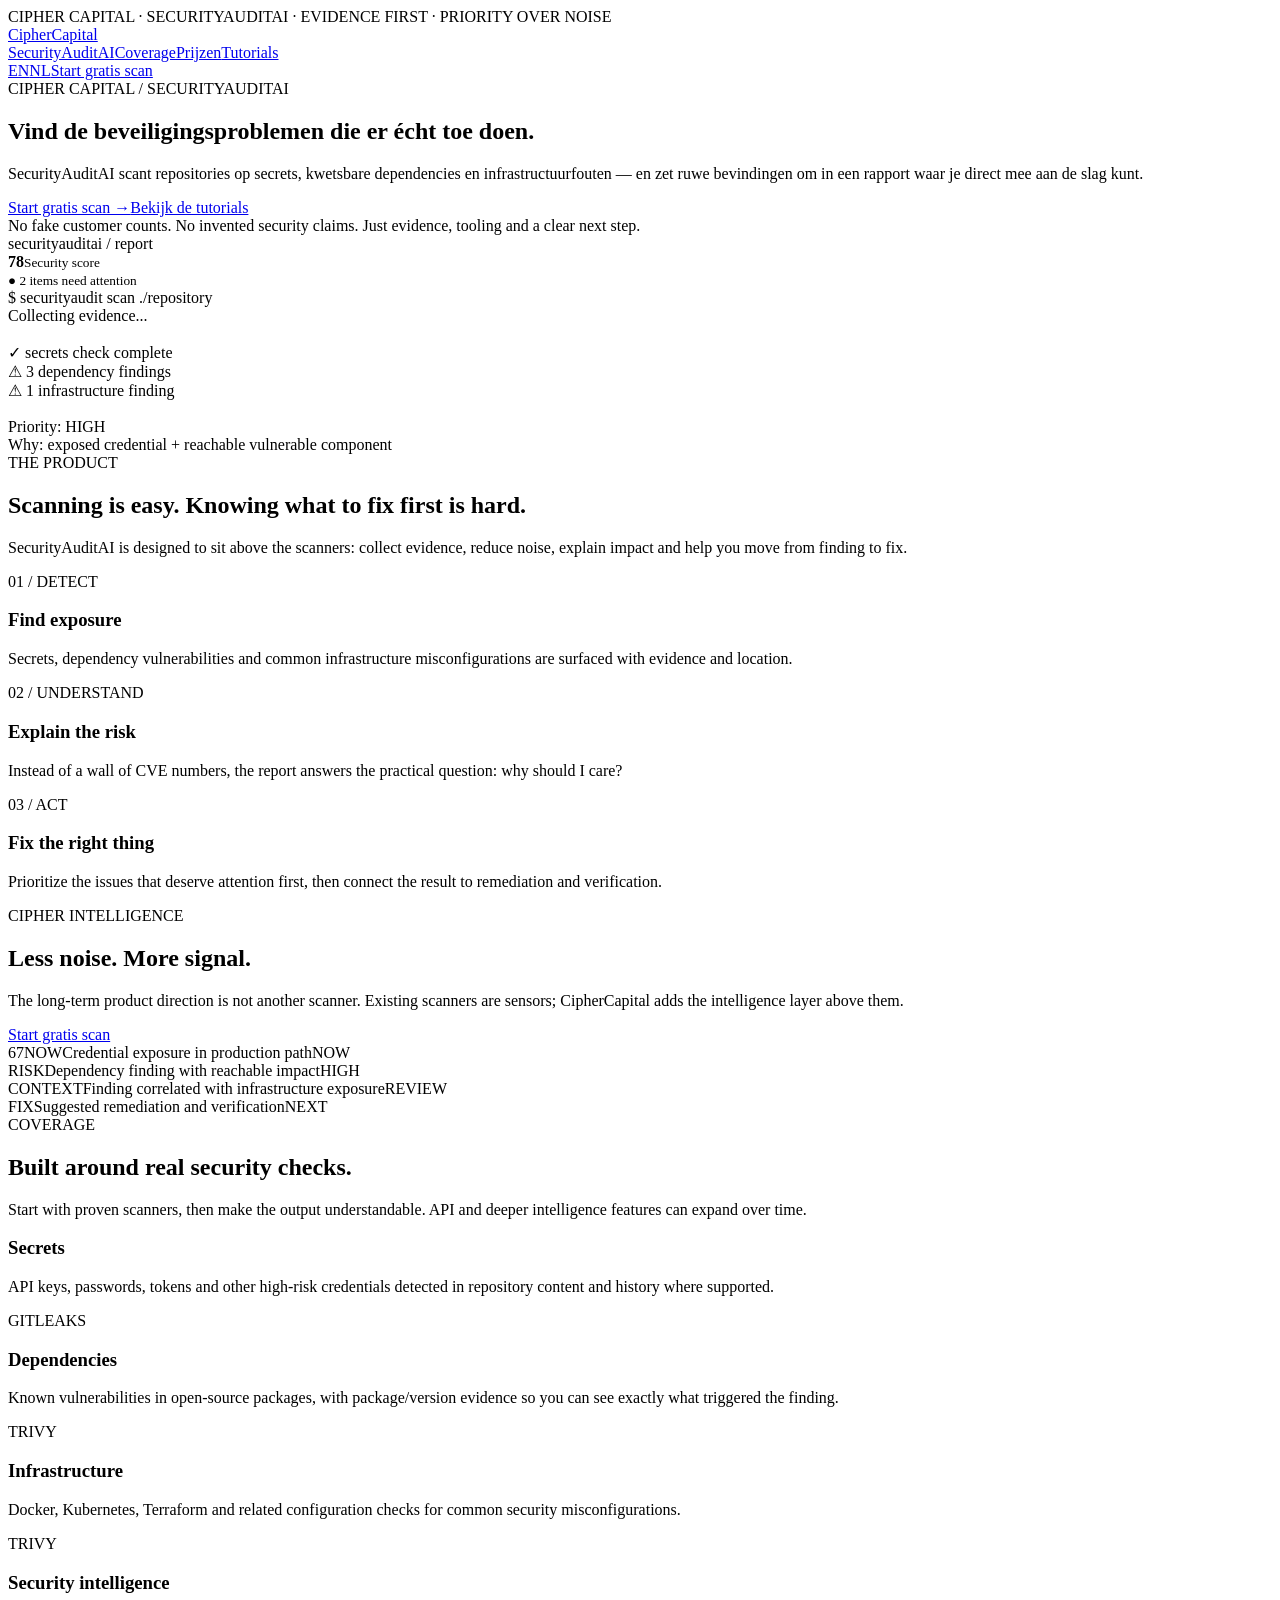
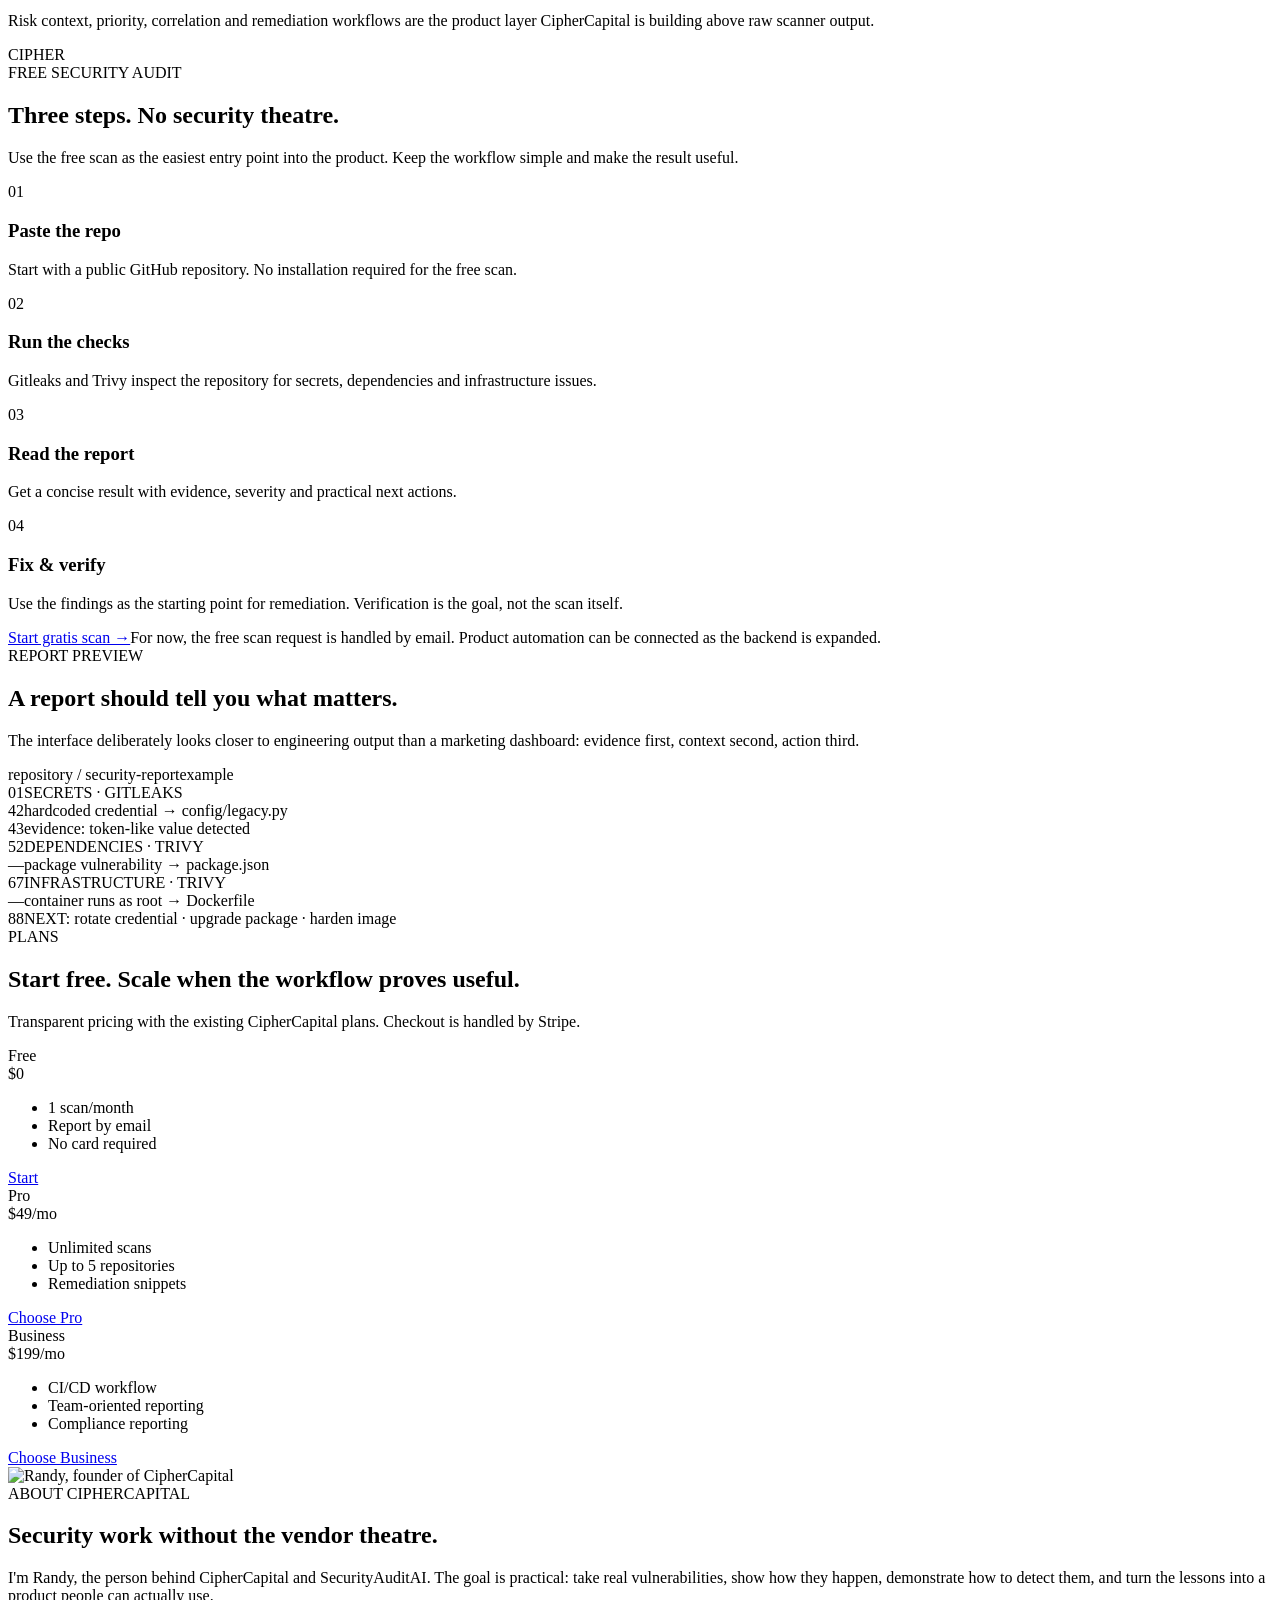
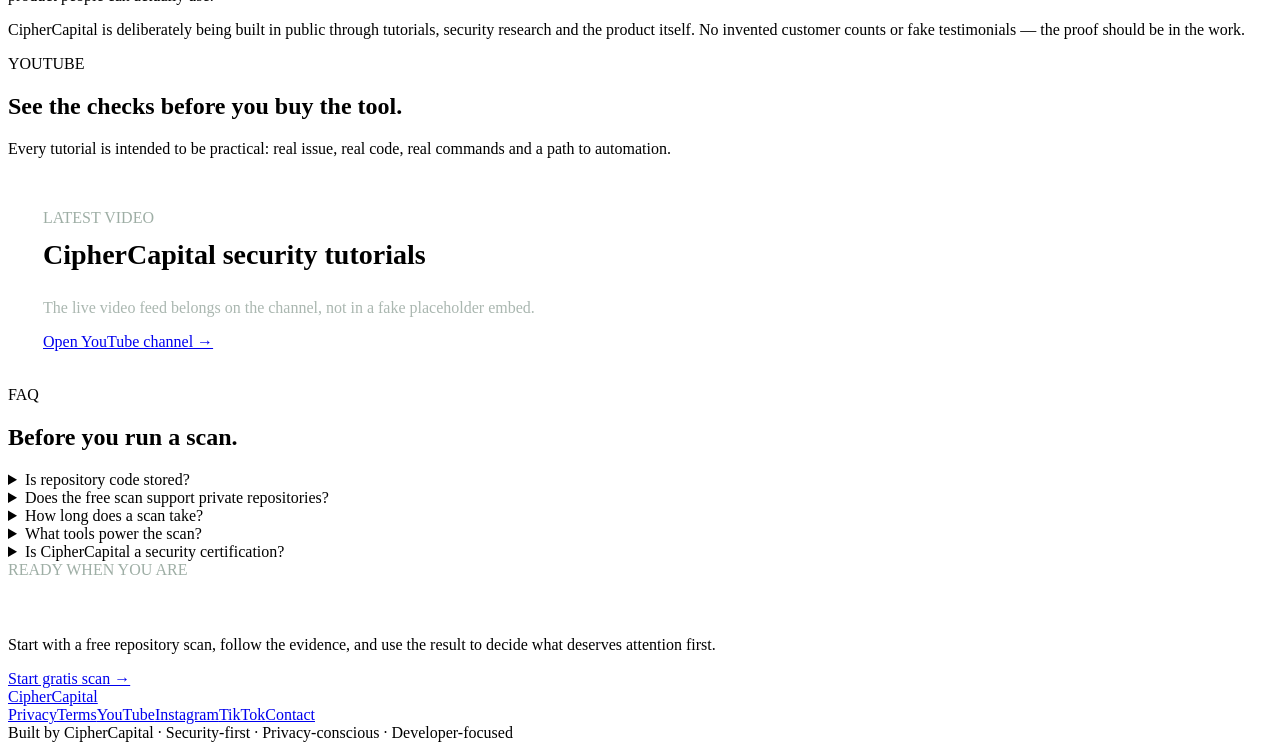
==== nl/index.html @ 79f56e5c "Add files via upload" ====
<!doctype html>
<html lang="nl">
<head>
<meta charset="utf-8"><meta name="viewport" content="width=device-width,initial-scale=1">
<title>CipherCapital — Security intelligence die vindt wat telt</title><meta name="description" content="SecurityAuditAI vindt gelekte secrets, kwetsbare dependencies en infrastructuurproblemen — en helpt je bepalen wat als eerste telt.">
<meta name="theme-color" content="#101613"><link rel="icon" href="../assets/favicon.svg" type="image/svg+xml">
<link rel="stylesheet" href="../assets/styles.css">
<link rel="alternate" hreflang="en" href="https://randysimpey.github.io/ciphercapital-hub/">
<link rel="alternate" hreflang="nl" href="https://randysimpey.github.io/ciphercapital-hub/nl/">
</head>
<body>
<div class="topbar">CIPHER CAPITAL · SECURITYAUDITAI · EVIDENCE FIRST · PRIORITY OVER NOISE</div>
<header class="site"><div class="wrap nav">
<a class="brand" href="../"><img src="../assets/logo.svg" alt="">CipherCapital</a>
<nav class="navlinks"><a href="#product">SecurityAuditAI</a><a href="#coverage">Coverage</a><a href="#pricing">Prijzen</a><a href="#tutorial">Tutorials</a></nav>
<div class="actions"><a class="lang " href="../">EN</a><a class="lang active" href="./">NL</a><a class="btn btn-dark" href="#scan">Start gratis scan</a></div>
</div></header>

<main>
<section class="hero"><div class="wrap hero-grid">
<div><div class="eyebrow">CIPHER CAPITAL / SECURITYAUDITAI</div><h1>Vind de beveiligingsproblemen die er écht toe doen.</h1><p class="lead">SecurityAuditAI scant repositories op secrets, kwetsbare dependencies en infrastructuurfouten — en zet ruwe bevindingen om in een rapport waar je direct mee aan de slag kunt.</p>
<div class="ctas"><a class="btn btn-amber" href="#scan">Start gratis scan →</a><a class="btn btn-light" href="#tutorial">Bekijk de tutorials</a></div>
<div class="micro">No fake customer counts. No invented security claims. Just evidence, tooling and a clear next step.</div></div>
<div class="panel"><div class="panelbar"><i class="dot"></i><i class="dot"></i><i class="dot"></i><span class="paneltitle">securityauditai / report</span></div>
<div class="terminal"><div class="score"><strong>78</strong><small>Security score<br><span class="accent">● 2 items need attention</span></small></div>
<div class="dim">$ securityaudit scan ./repository</div><div class="dim">Collecting evidence...</div><br>
<div class="ok">✓ secrets check complete</div><div class="warn">⚠ 3 dependency findings</div><div class="warn">⚠ 1 infrastructure finding</div><br>
<div class="white">Priority: <span class="accent">HIGH</span></div><div class="dim">Why: exposed credential + reachable vulnerable component</div>
</div></div>
</div></section>

<section class="section" id="product"><div class="wrap">
<div class="sectionhead"><div><div class="eyebrow">THE PRODUCT</div><h2>Scanning is easy. Knowing what to fix first is hard.</h2></div>
<p>SecurityAuditAI is designed to sit above the scanners: collect evidence, reduce noise, explain impact and help you move from finding to fix.</p></div>
<div class="grid3">
<div class="card"><span class="num">01 / DETECT</span><h3>Find exposure</h3><p>Secrets, dependency vulnerabilities and common infrastructure misconfigurations are surfaced with evidence and location.</p></div>
<div class="card"><span class="num">02 / UNDERSTAND</span><h3>Explain the risk</h3><p>Instead of a wall of CVE numbers, the report answers the practical question: why should I care?</p></div>
<div class="card"><span class="num">03 / ACT</span><h3>Fix the right thing</h3><p>Prioritize the issues that deserve attention first, then connect the result to remediation and verification.</p></div>
</div></div></section>

<section class="section darksection"><div class="wrap intelligence">
<div><div class="eyebrow">CIPHER INTELLIGENCE</div><h2>Less noise. More signal.</h2><p class="muted">The long-term product direction is not another scanner. Existing scanners are sensors; CipherCapital adds the intelligence layer above them.</p>
<div class="ctas"><a class="btn btn-amber" href="#scan">Start gratis scan</a></div></div>
<div class="callout"><div class="riskrow"><span class="pill hot">67NOW</span><span>Credential exposure in production path</span><span class="accent">NOW</span></div>
<div class="riskrow"><span class="pill">RISK</span><span>Dependency finding with reachable impact</span><span>HIGH</span></div>
<div class="riskrow"><span class="pill">CONTEXT</span><span>Finding correlated with infrastructure exposure</span><span>REVIEW</span></div>
<div class="riskrow"><span class="pill">FIX</span><span>Suggested remediation and verification</span><span>NEXT</span></div></div>
</div></section>

<section class="section" id="coverage"><div class="wrap">
<div class="sectionhead"><div><div class="eyebrow">COVERAGE</div><h2>Built around real security checks.</h2></div><p>Start with proven scanners, then make the output understandable. API and deeper intelligence features can expand over time.</p></div>
<div class="coverage">
<div class="coverage-row"><h3>Secrets</h3><p>API keys, passwords, tokens and other high-risk credentials detected in repository content and history where supported.</p><span class="status">GITLEAKS</span></div>
<div class="coverage-row"><h3>Dependencies</h3><p>Known vulnerabilities in open-source packages, with package/version evidence so you can see exactly what triggered the finding.</p><span class="status">TRIVY</span></div>
<div class="coverage-row"><h3>Infrastructure</h3><p>Docker, Kubernetes, Terraform and related configuration checks for common security misconfigurations.</p><span class="status">TRIVY</span></div>
<div class="coverage-row"><h3>Security intelligence</h3><p>Risk context, priority, correlation and remediation workflows are the product layer CipherCapital is building above raw scanner output.</p><span class="status">CIPHER</span></div>
</div></div></section>

<section class="section" id="scan"><div class="wrap">
<div class="sectionhead"><div><div class="eyebrow">FREE SECURITY AUDIT</div><h2>Three steps. No security theatre.</h2></div><p>Use the free scan as the easiest entry point into the product. Keep the workflow simple and make the result useful.</p></div>
<div class="steps">
<div class="step"><span class="stepno">01</span><h3>Paste the repo</h3><p>Start with a public GitHub repository. No installation required for the free scan.</p></div>
<div class="step"><span class="stepno">02</span><h3>Run the checks</h3><p>Gitleaks and Trivy inspect the repository for secrets, dependencies and infrastructure issues.</p></div>
<div class="step"><span class="stepno">03</span><h3>Read the report</h3><p>Get a concise result with evidence, severity and practical next actions.</p></div>
<div class="step"><span class="stepno">04</span><h3>Fix & verify</h3><p>Use the findings as the starting point for remediation. Verification is the goal, not the scan itself.</p></div>
</div>
<div class="ctas"><a class="btn btn-amber" href="mailto:secrapports@outlook.com?subject=SecurityAuditAI%20free%20scan">Start gratis scan →</a><span class="micro">For now, the free scan request is handled by email. Product automation can be connected as the backend is expanded.</span></div>
</div></section>

<section class="section"><div class="wrap report"><div><div class="eyebrow">REPORT PREVIEW</div><h2>A report should tell you what matters.</h2><p class="lead" style="font-size:16px">The interface deliberately looks closer to engineering output than a marketing dashboard: evidence first, context second, action third.</p></div>
<div class="code"><div class="codehead"><span>repository / security-report</span><span>example</span></div>
<div class="coderow"><span class="ln">01</span><span>SECRETS · GITLEAKS</span></div><div class="coderow finding"><span class="ln">42</span><span>hardcoded credential → config/legacy.py</span></div>
<div class="coderow"><span class="ln">43</span><span class="dim">evidence: token-like value detected</span></div>
<div class="coderow"><span class="ln">52</span><span>DEPENDENCIES · TRIVY</span></div><div class="coderow finding"><span class="ln">—</span><span>package vulnerability → package.json</span></div>
<div class="coderow"><span class="ln">67</span><span>INFRASTRUCTURE · TRIVY</span></div><div class="coderow finding"><span class="ln">—</span><span>container runs as root → Dockerfile</span></div>
<div class="coderow"><span class="ln">88</span><span class="white">NEXT: rotate credential · upgrade package · harden image</span></div></div>
</div></section>

<section class="section" id="pricing"><div class="wrap"><div class="sectionhead"><div><div class="eyebrow">PLANS</div><h2>Start free. Scale when the workflow proves useful.</h2></div><p>Transparent pricing with the existing CipherCapital plans. Checkout is handled by Stripe.</p></div>
<div class="pricing">
<div class="price"><div class="name">Free</div><div class="amount">$0</div><ul><li>1 scan/month</li><li>Report by email</li><li>No card required</li></ul><a class="btn btn-light" href="#scan">Start</a></div>
<div class="price featured"><div class="name">Pro</div><div class="amount">$49/mo</div><ul><li>Unlimited scans</li><li>Up to 5 repositories</li><li>Remediation snippets</li></ul><a class="btn btn-dark" href="https://buy.stripe.com/5kQ28q4cz7HMgnMaoF1sQ00">Choose Pro</a></div>
<div class="price"><div class="name">Business</div><div class="amount">$199/mo</div><ul><li>CI/CD workflow</li><li>Team-oriented reporting</li><li>Compliance reporting</li></ul><a class="btn btn-dark" href="https://buy.stripe.com/3cI9AS5gD3rw9Zo68p1sQ01">Choose Business</a></div>
</div></div></section>

<section class="section" id="about"><div class="wrap about"><div class="portrait"><img src="../assets/randy-portrait.png" alt="Randy, founder of CipherCapital" width="400" height="400" loading="lazy"></div><div><div class="eyebrow">ABOUT CIPHERCAPITAL</div><h2>Security work without the vendor theatre.</h2>
<p>I'm Randy, the person behind CipherCapital and SecurityAuditAI. The goal is practical: take real vulnerabilities, show how they happen, demonstrate how to detect them, and turn the lessons into a product people can actually use.</p>
<p>CipherCapital is deliberately being built in public through tutorials, security research and the product itself. No invented customer counts or fake testimonials — the proof should be in the work.</p></div></div></section>

<section class="section" id="tutorial"><div class="wrap"><div class="sectionhead"><div><div class="eyebrow">YOUTUBE</div><h2>See the checks before you buy the tool.</h2></div><p>Every tutorial is intended to be practical: real issue, real code, real commands and a path to automation.</p></div>
<div class="panel" style="padding:35px"><div class="eyebrow" style="color:#9eaea5">LATEST VIDEO</div><h3 style="font-size:28px;margin-top:12px">CipherCapital security tutorials</h3><p style="color:#aab7b0">The live video feed belongs on the channel, not in a fake placeholder embed.</p><a class="btn btn-amber" href="https://www.youtube.com/@CipherCapitalCap">Open YouTube channel →</a></div></div></section>

<section class="section"><div class="wrap"><div class="sectionhead"><div><div class="eyebrow">FAQ</div><h2>Before you run a scan.</h2></div></div><div class="faq">
<details><summary>Is repository code stored?</summary><p>The site currently describes repository content as being cloned to temporary storage for scanning and deleted after the scan. This should remain true in the actual backend before making the claim a production guarantee.</p></details>
<details><summary>Does the free scan support private repositories?</summary><p>The current free workflow is for public repositories. Private repository support is positioned for paid workflows.</p></details>
<details><summary>How long does a scan take?</summary><p>Most repositories are intended to finish quickly, but scan time depends on repository size and the checks enabled.</p></details>
<details><summary>What tools power the scan?</summary><p>Gitleaks is used for secret detection and Trivy for dependency and infrastructure scanning. CipherCapital's value is the product layer around the evidence.</p></details>
<details><summary>Is CipherCapital a security certification?</summary><p>No. A scan is a security assessment aid, not a guarantee that an application is secure or compliant.</p></details>
</div></div></section>

<section class="final"><div class="wrap"><div class="finalbox"><div><div class="eyebrow" style="color:#9eaea5">READY WHEN YOU ARE</div><h2 style="color:#fff;margin-top:10px">Find the issues worth fixing.</h2><p>Start with a free repository scan, follow the evidence, and use the result to decide what deserves attention first.</p></div><a class="btn btn-amber" href="#scan">Start gratis scan →</a></div></div></section>
</main>
<footer><div class="wrap"><div class="footer"><a class="brand" href="#"><img src="../assets/logo.svg" alt="">CipherCapital</a><div class="footerlinks"><a href="../privacy.html">Privacy</a><a href="../terms.html">Terms</a><a href="https://www.youtube.com/@CipherCapitalCap">YouTube</a><a href="https://instagram.com/ciphercapitalreall">Instagram</a><a href="https://tiktok.com/@ciphercapital">TikTok</a><a href="mailto:secrapports@outlook.com">Contact</a></div></div><div class="legal">Built by CipherCapital · Security-first · Privacy-conscious · Developer-focused</div></div></footer>
</body></html>
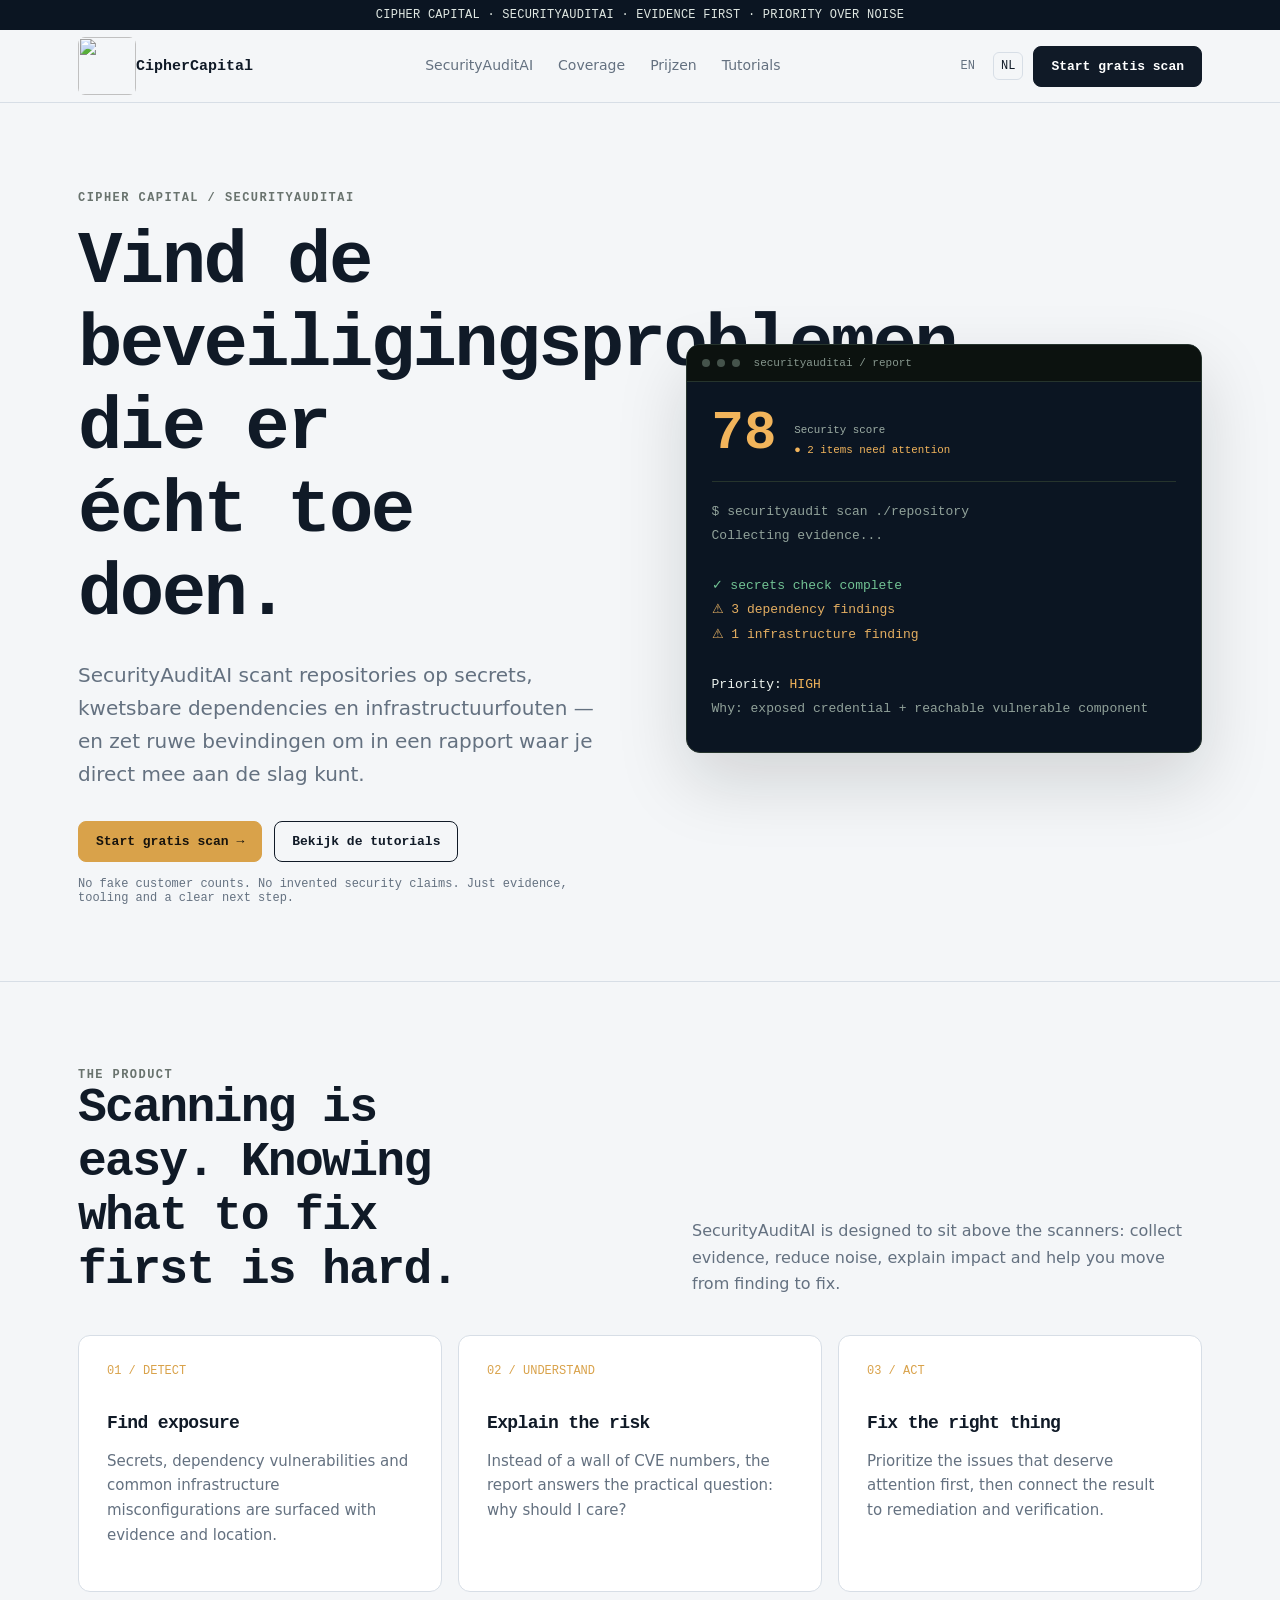
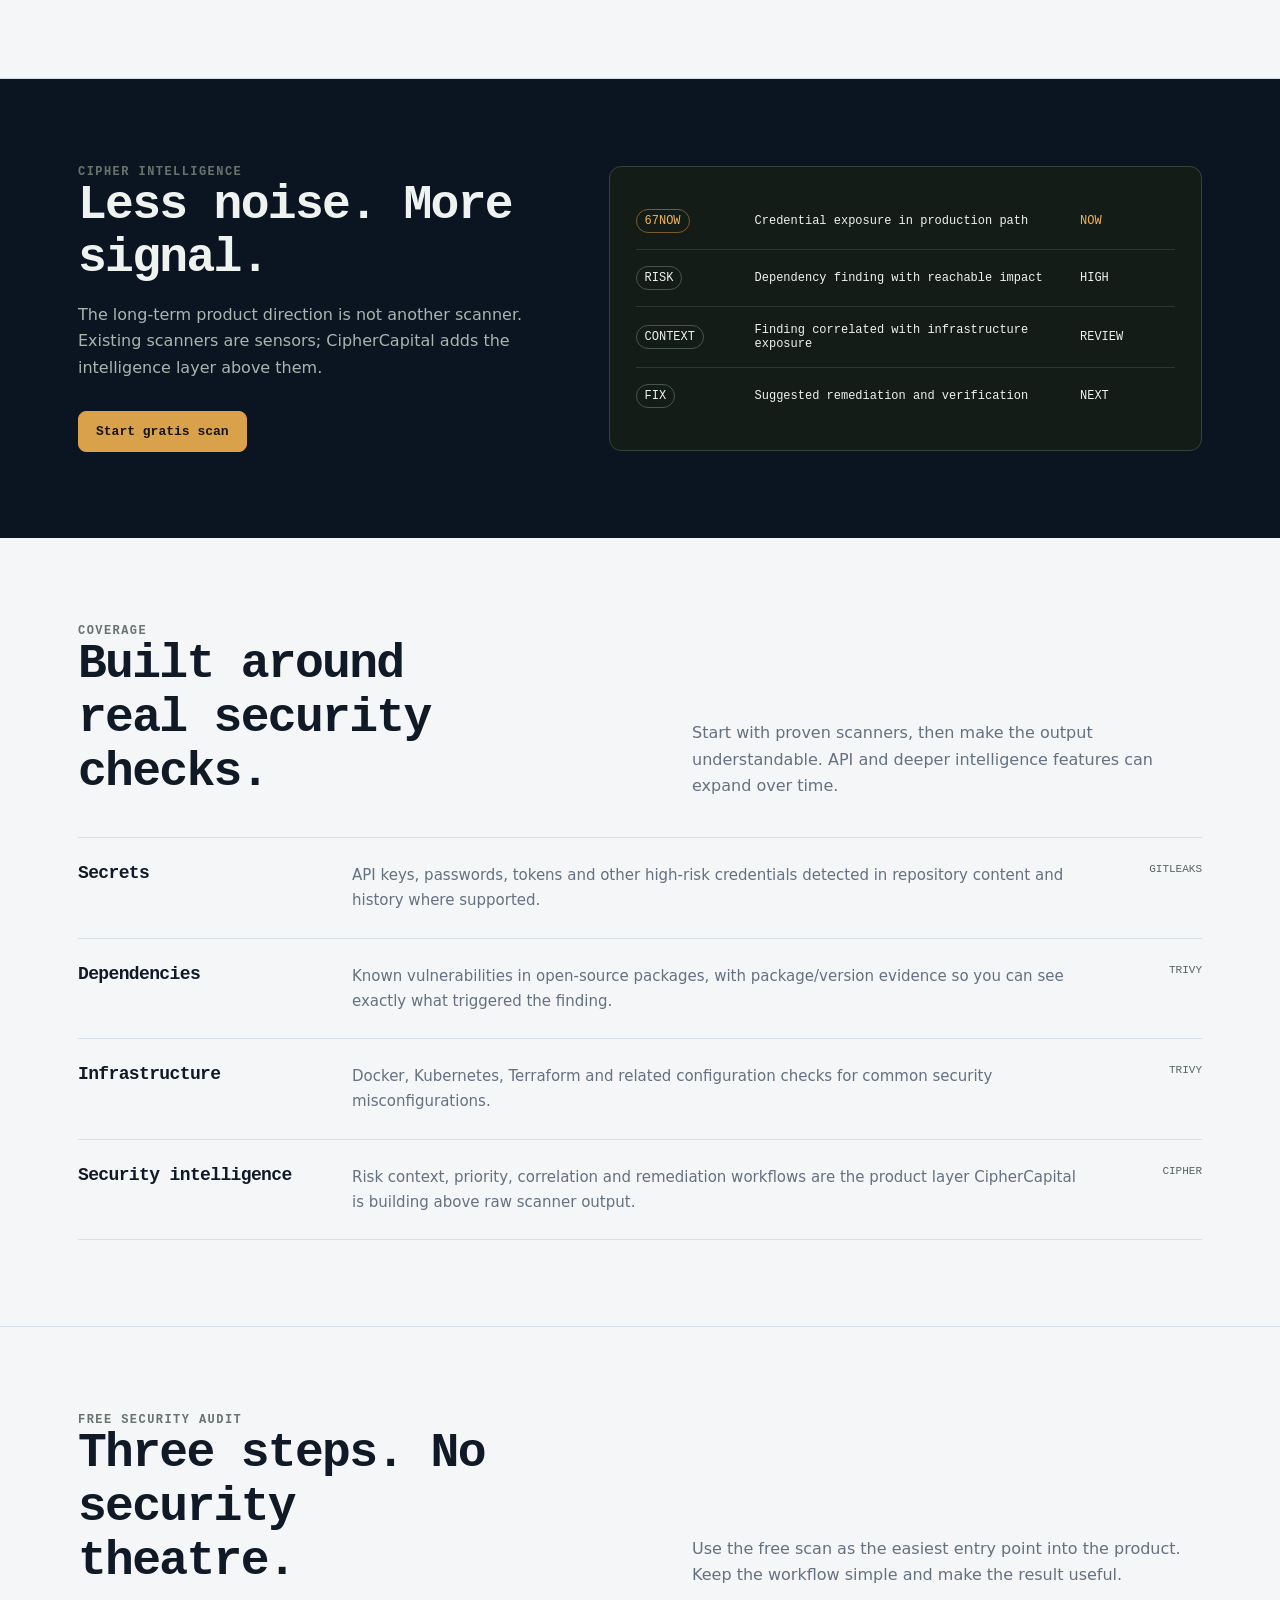
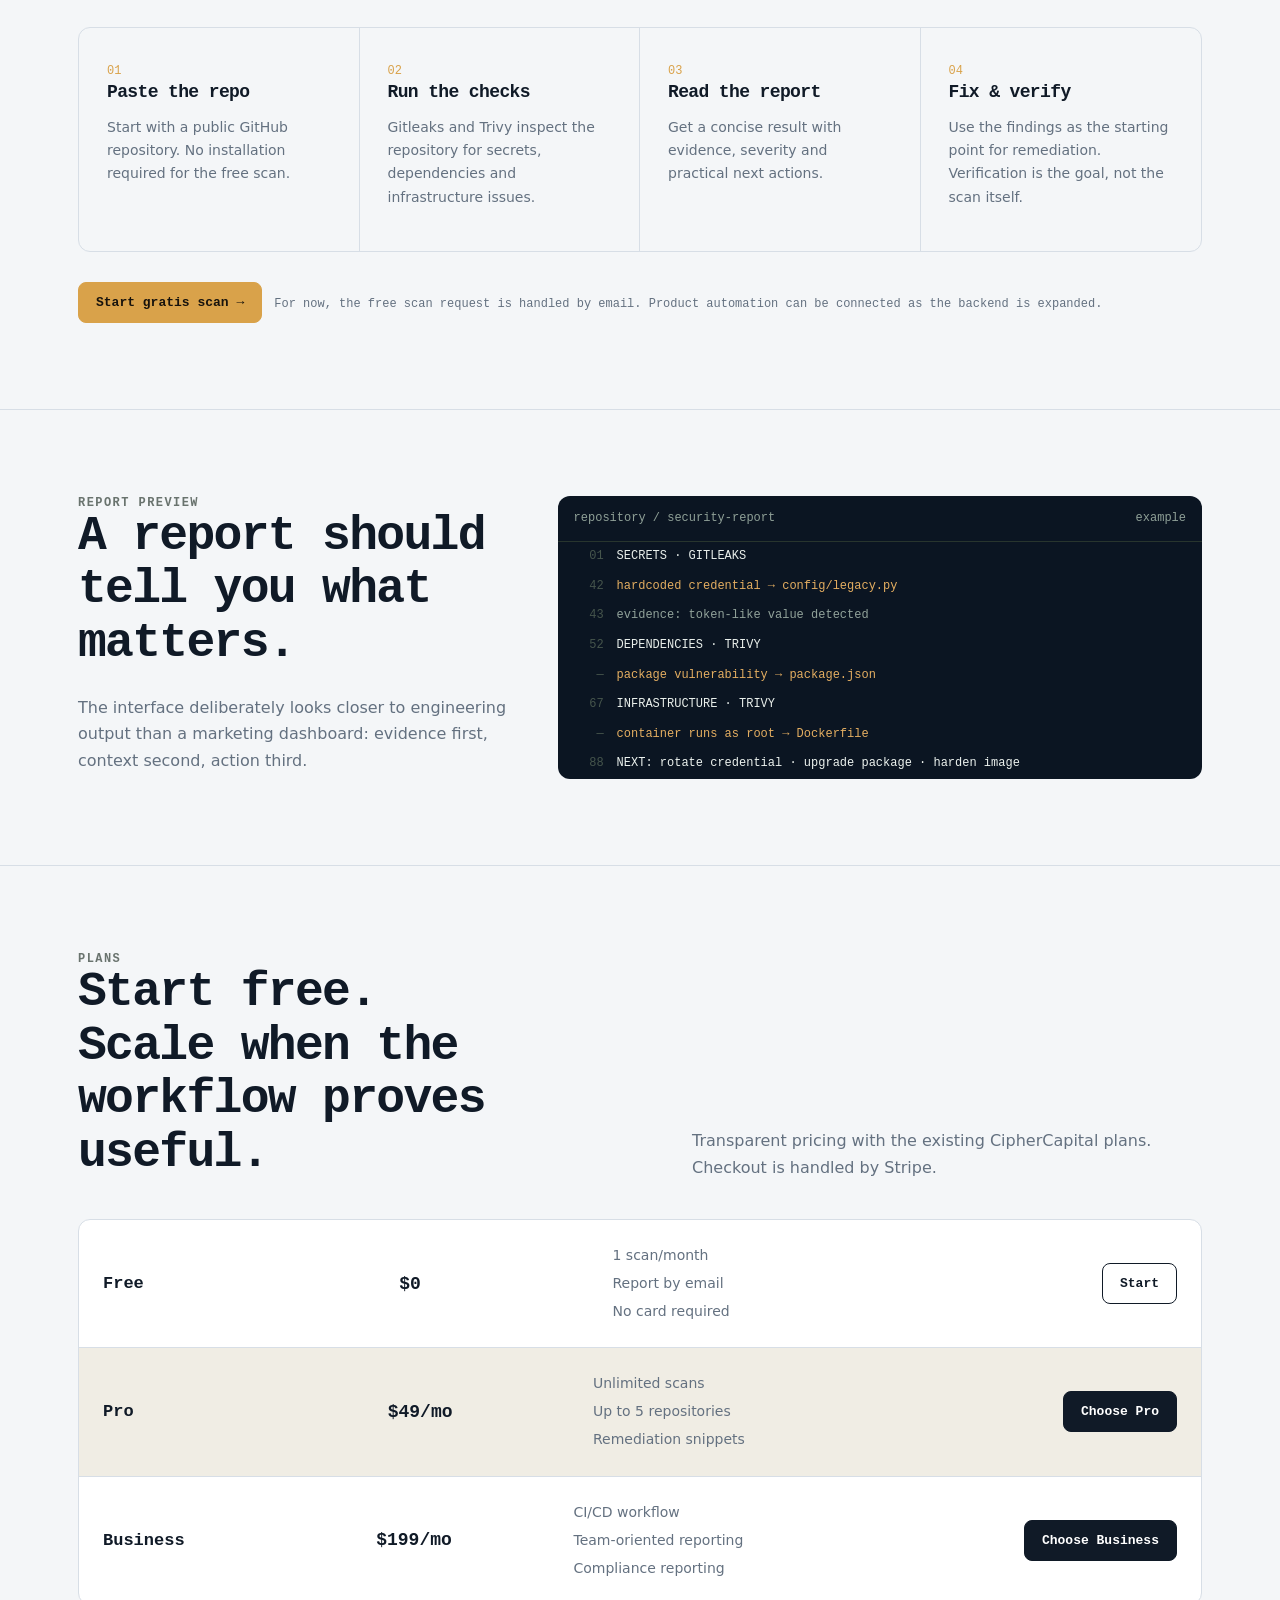
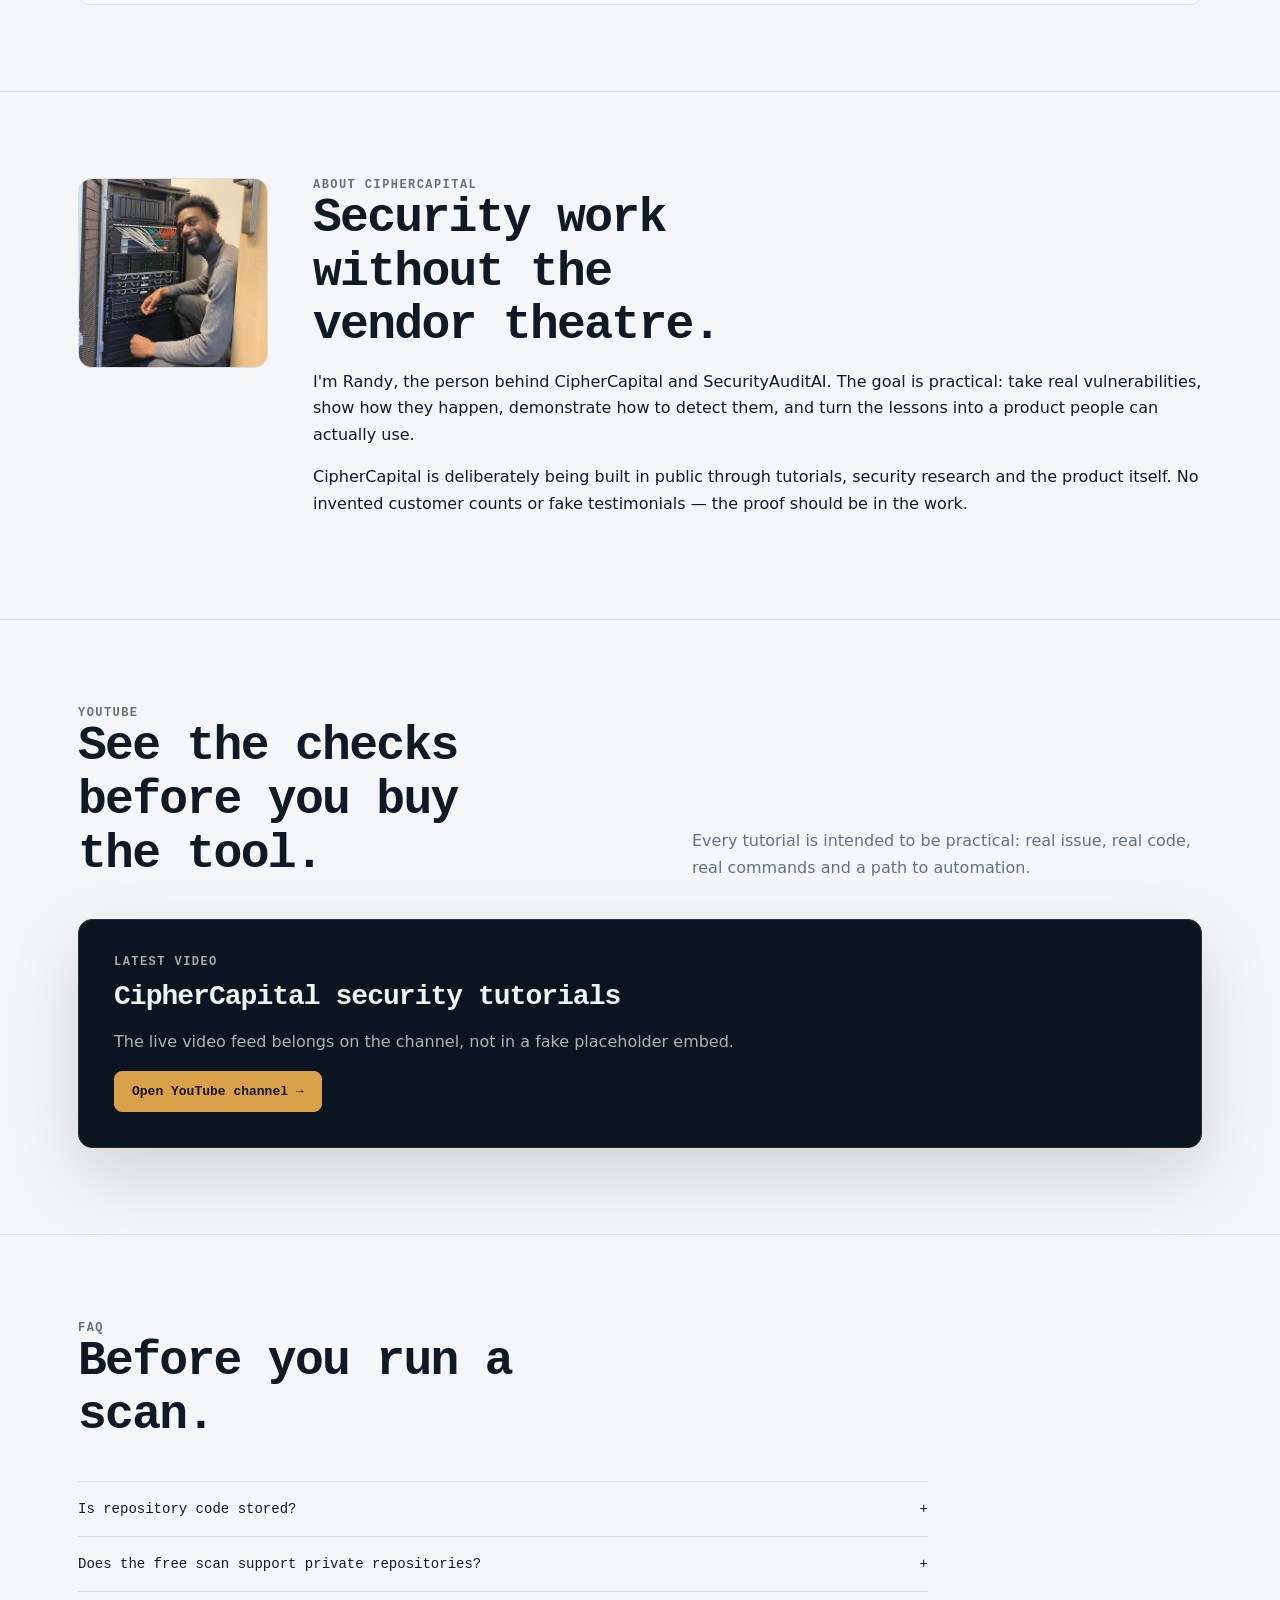
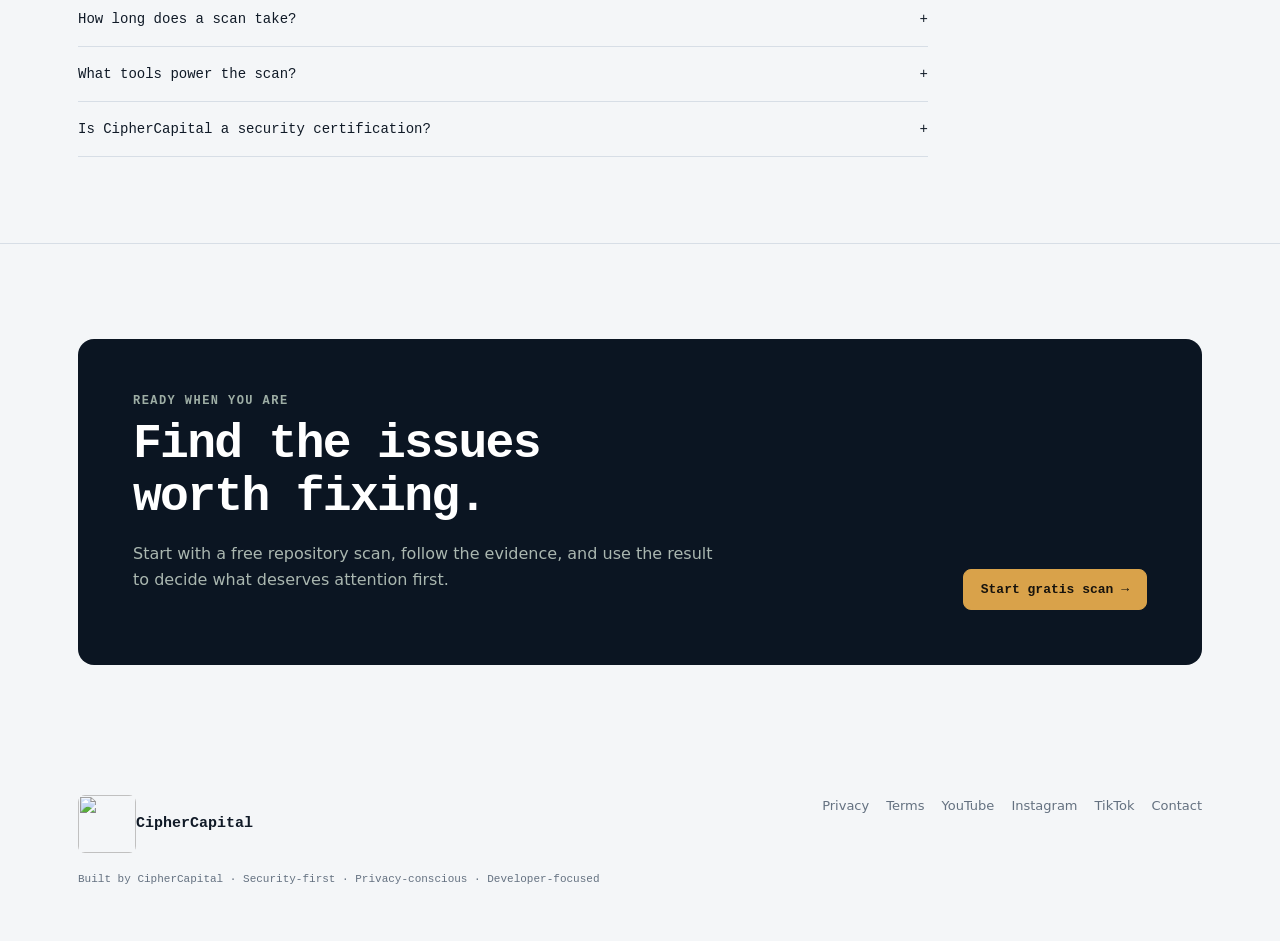
==== commit 7ea7f73e: "Update index.html" ====
--- a/nl/index.html
+++ b/nl/index.html
@@ -3,15 +3,15 @@
 <head>
 <meta charset="utf-8"><meta name="viewport" content="width=device-width,initial-scale=1">
 <title>CipherCapital — Security intelligence die vindt wat telt</title><meta name="description" content="SecurityAuditAI vindt gelekte secrets, kwetsbare dependencies en infrastructuurproblemen — en helpt je bepalen wat als eerste telt.">
-<meta name="theme-color" content="#101613"><link rel="icon" href="../assets/favicon.svg" type="image/svg+xml">
-<link rel="stylesheet" href="../assets/styles.css">
+<meta name="theme-color" content="#101613"><link rel="icon" href="../https://raw.githubusercontent.com/randysimpey/ciphercapital-hub/main/assets/logo.png" type="image/svg+xml">
+<link rel="stylesheet" href="../assets/styles.css?v=2">
 <link rel="alternate" hreflang="en" href="https://randysimpey.github.io/ciphercapital-hub/">
 <link rel="alternate" hreflang="nl" href="https://randysimpey.github.io/ciphercapital-hub/nl/">
 </head>
 <body>
 <div class="topbar">CIPHER CAPITAL · SECURITYAUDITAI · EVIDENCE FIRST · PRIORITY OVER NOISE</div>
 <header class="site"><div class="wrap nav">
-<a class="brand" href="../"><img src="../assets/logo.svg" alt="">CipherCapital</a>
+<a class="brand" href="../"><img src="../https://raw.githubusercontent.com/randysimpey/ciphercapital-hub/main/assets/logo.png" alt="">CipherCapital</a>
 <nav class="navlinks"><a href="#product">SecurityAuditAI</a><a href="#coverage">Coverage</a><a href="#pricing">Prijzen</a><a href="#tutorial">Tutorials</a></nav>
 <div class="actions"><a class="lang " href="../">EN</a><a class="lang active" href="./">NL</a><a class="btn btn-dark" href="#scan">Start gratis scan</a></div>
 </div></header>
@@ -100,5 +100,5 @@
 
 <section class="final"><div class="wrap"><div class="finalbox"><div><div class="eyebrow" style="color:#9eaea5">READY WHEN YOU ARE</div><h2 style="color:#fff;margin-top:10px">Find the issues worth fixing.</h2><p>Start with a free repository scan, follow the evidence, and use the result to decide what deserves attention first.</p></div><a class="btn btn-amber" href="#scan">Start gratis scan →</a></div></div></section>
 </main>
-<footer><div class="wrap"><div class="footer"><a class="brand" href="#"><img src="../assets/logo.svg" alt="">CipherCapital</a><div class="footerlinks"><a href="../privacy.html">Privacy</a><a href="../terms.html">Terms</a><a href="https://www.youtube.com/@CipherCapitalCap">YouTube</a><a href="https://instagram.com/ciphercapitalreall">Instagram</a><a href="https://tiktok.com/@ciphercapital">TikTok</a><a href="mailto:secrapports@outlook.com">Contact</a></div></div><div class="legal">Built by CipherCapital · Security-first · Privacy-conscious · Developer-focused</div></div></footer>
-</body></html>+<footer><div class="wrap"><div class="footer"><a class="brand" href="#"><img src="../https://raw.githubusercontent.com/randysimpey/ciphercapital-hub/main/assets/logo.png" alt="">CipherCapital</a><div class="footerlinks"><a href="../privacy.html">Privacy</a><a href="../terms.html">Terms</a><a href="https://www.youtube.com/@CipherCapitalCap">YouTube</a><a href="https://instagram.com/ciphercapitalreall">Instagram</a><a href="https://tiktok.com/@ciphercapital">TikTok</a><a href="mailto:secrapports@outlook.com">Contact</a></div></div><div class="legal">Built by CipherCapital · Security-first · Privacy-conscious · Developer-focused</div></div></footer>
+</body></html>
--- a/assets/styles.css
+++ b/assets/styles.css
@@ -0,0 +1,80 @@
+
+:root{
+ --bg:#f4f6f8;--surface:#ffffff;--surface2:#e8edf2;--ink:#101a27;--muted:#647180;
+ --line:#d7dee6;--dark:#0b1522;--dark2:#122033;--darkmuted:#93a4b7;
+ --amber:#d9a24a;--amber2:#f0c36d;--green:#4f9b78;--red:#b94d52;
+ --sans:Inter,ui-sans-serif,system-ui,-apple-system,BlinkMacSystemFont,"Segoe UI",sans-serif;
+ --mono:"IBM Plex Mono",ui-monospace,SFMono-Regular,Menlo,monospace;
+ --max:1180px;--r:12px;
+}
+*{box-sizing:border-box}html{scroll-behavior:smooth}
+body{margin:0;background:var(--bg);color:var(--ink);font-family:var(--sans);line-height:1.65}
+a{color:inherit}.wrap{max-width:var(--max);margin:auto;padding:0 28px}
+img{max-width:100%;display:block}.mono{font-family:var(--mono)}
+:focus-visible{outline:2px solid var(--amber);outline-offset:4px}
+.topbar{background:var(--dark);color:#dfe7e2;text-align:center;font:12px var(--mono);padding:8px 16px;letter-spacing:.02em}
+.site{position:sticky;top:0;z-index:20;background:rgba(244,246,248,.94);backdrop-filter:blur(12px);border-bottom:1px solid var(--line)}
+.nav{height:72px;display:flex;align-items:center;justify-content:space-between;gap:20px}
+.brand{display:flex;align-items:center;text-decoration:none;font:600 15px var(--mono)}
+.brand img{width:58px;height:58px;object-fit:contain;border-radius:7px}
+.navlinks{display:flex;gap:25px;font-size:14px;color:var(--muted)}
+.navlinks a{text-decoration:none}.navlinks a:hover{color:var(--ink)}
+.actions{display:flex;align-items:center;gap:10px}
+.lang{font:12px var(--mono);color:var(--muted);text-decoration:none;padding:6px 7px;border:1px solid transparent}
+.lang.active{border-color:var(--line);color:var(--ink);border-radius:6px}
+.btn{display:inline-flex;align-items:center;justify-content:center;gap:9px;border:1px solid var(--ink);padding:12px 17px;border-radius:8px;text-decoration:none;font:600 13px var(--mono);transition:.18s ease}
+.btn:hover{transform:translateY(-1px)}.btn-dark{background:var(--ink);color:#fff}.btn-light{background:transparent}.btn-amber{background:var(--amber);border-color:var(--amber);color:#17130d}
+.hero{padding:88px 0 76px;border-bottom:1px solid var(--line)}
+.hero-grid{display:grid;grid-template-columns:1.02fr .98fr;gap:70px;align-items:center}
+.eyebrow{font:600 12px var(--mono);letter-spacing:.12em;text-transform:uppercase;color:#69736e}
+h1,h2,h3{font-family:var(--mono);line-height:1.12;letter-spacing:-.035em;margin:0}
+h1{font-size:clamp(42px,6vw,74px);max-width:10ch;margin-top:16px}
+h2{font-size:clamp(30px,4vw,48px);max-width:16ch}
+h3{font-size:18px}
+.lead{font-size:20px;color:var(--muted);max-width:650px;margin:24px 0 0}
+.ctas{display:flex;gap:12px;flex-wrap:wrap;margin-top:30px}
+.micro{font:12px var(--mono);color:var(--muted);margin-top:15px}
+.panel{background:var(--dark);color:#edf3ef;border:1px solid #26342d;border-radius:14px;box-shadow:0 28px 70px rgba(16,22,19,.15);overflow:hidden}
+.panelbar{display:flex;align-items:center;gap:7px;padding:12px 15px;border-bottom:1px solid #26342d;background:#0c120f}
+.dot{width:8px;height:8px;border-radius:50%;background:#45534b}.paneltitle{margin-left:7px;color:#87978e;font:11px var(--mono)}
+.terminal{padding:25px;font:13px/1.9 var(--mono);min-height:370px}
+.ok{color:#72c394}.warn{color:#e4ae61}.dim{color:#91a29a}.white{color:#edf3ef}.accent{color:#f2b45b}
+.score{display:flex;align-items:flex-end;gap:18px;padding-bottom:20px;margin-bottom:18px;border-bottom:1px solid #26342d}
+.score strong{font:600 54px/1 var(--mono);color:#f2b45b}.score small{color:#9eaea5}
+.section{padding:86px 0;border-bottom:1px solid var(--line)}
+.sectionhead{display:flex;justify-content:space-between;gap:40px;align-items:end;margin-bottom:38px}
+.sectionhead p{max-width:510px;color:var(--muted);margin:0}
+.grid3{display:grid;grid-template-columns:repeat(3,1fr);gap:16px}
+.card{background:var(--surface);border:1px solid var(--line);border-radius:var(--r);padding:28px}
+.card .num{font:12px var(--mono);color:var(--amber);display:block;margin-bottom:35px}
+.card p{color:var(--muted);font-size:15px}
+.darksection{background:var(--dark);color:#eef3ef;border-bottom:0}
+.darksection .sectionhead p,.darksection .muted{color:#a9b5ae}
+.intelligence{display:grid;grid-template-columns:.9fr 1.1fr;gap:45px;align-items:center}
+.callout{border:1px solid #33443b;border-radius:12px;padding:26px;background:#141c18}
+.riskrow{display:grid;grid-template-columns:105px 1fr 95px;gap:14px;align-items:center;padding:16px 0;border-bottom:1px solid #2b3831;font:12px var(--mono)}
+.riskrow:last-child{border:0}.pill{display:inline-flex;border:1px solid #46564d;border-radius:999px;padding:4px 8px;width:max-content}.pill.hot{color:#f2b45b;border-color:#7b5b2c}
+.steps{display:grid;grid-template-columns:repeat(4,1fr);border:1px solid var(--line);border-radius:12px;overflow:hidden}
+.step{padding:28px;border-right:1px solid var(--line)}.step:last-child{border:0}
+.stepno{font:12px var(--mono);color:var(--amber)}.step p{color:var(--muted);font-size:14px}
+.coverage{border-top:1px solid var(--line)}
+.coverage-row{display:grid;grid-template-columns:250px 1fr 100px;gap:24px;padding:25px 0;border-bottom:1px solid var(--line);align-items:start}
+.coverage-row p{margin:0;color:var(--muted);font-size:15px}.status{font:11px var(--mono);text-align:right;color:#59645f}
+.report{display:grid;grid-template-columns:.8fr 1.2fr;gap:50px;align-items:start}
+.code{background:var(--dark);border-radius:12px;overflow:hidden;font:12px/1.8 var(--mono);color:#e9efeb}
+.codehead{padding:12px 16px;border-bottom:1px solid #28352e;color:#8fa097;display:flex;justify-content:space-between}
+.coderow{display:grid;grid-template-columns:42px 1fr;padding:4px 17px}.ln{color:#46554c;text-align:right;padding-right:13px}.finding{color:#e4ae61}
+.pricing{border:1px solid var(--line);border-radius:12px;overflow:hidden;background:var(--surface)}
+.price{display:grid;grid-template-columns:1fr .7fr 1.7fr auto;gap:20px;padding:24px;border-bottom:1px solid var(--line);align-items:center}.price:last-child{border:0}
+.price .name{font:600 17px var(--mono)}.price .amount{font:600 18px var(--mono)}.price ul{margin:0;padding:0;list-style:none;color:var(--muted);font-size:14px}.price li+li{margin-top:5px}.featured{background:#f0ede4}
+.about{display:grid;grid-template-columns:190px 1fr;gap:45px;align-items:start}
+.portrait{width:190px;aspect-ratio:1;border-radius:14px;overflow:hidden;background:#ddd9cf;border:1px solid var(--line);display:flex;align-items:center;justify-content:center;font:600 34px var(--mono)}.portrait img{width:100%;height:100%;object-fit:contain;object-position:center center}
+.portrait span{color:#756e62}
+.faq{max-width:850px}.faq details{border-top:1px solid var(--line);padding:19px 0}.faq details:last-child{border-bottom:1px solid var(--line)}
+.faq summary{cursor:pointer;font:500 14px var(--mono);display:flex;justify-content:space-between}.faq summary::after{content:"+"}.faq details[open] summary::after{content:"−"}.faq p{color:var(--muted);max-width:700px}
+.final{padding:95px 0}.finalbox{background:var(--dark);color:#fff;border-radius:16px;padding:55px;display:flex;justify-content:space-between;align-items:end;gap:30px}.finalbox p{color:#aab7b0;max-width:600px}
+footer{padding:35px 0 55px}.footer{display:flex;justify-content:space-between;gap:20px;flex-wrap:wrap}.footerlinks{display:flex;gap:17px;flex-wrap:wrap;color:var(--muted);font-size:13px}.footerlinks a{text-decoration:none}.legal{color:var(--muted);font:11px var(--mono);margin-top:20px}
+.prose{max-width:850px;padding:70px 0}.prose h1{font-size:48px;max-width:100%}.prose h2{font-size:28px;max-width:100%;margin-top:45px}.prose p,.prose li{color:var(--muted)}.prose a{color:#77501f}
+@media(max-width:900px){.navlinks{display:none}.hero-grid,.intelligence,.report,.about{grid-template-columns:1fr}.grid3{grid-template-columns:1fr}.steps{grid-template-columns:1fr 1fr}.step:nth-child(2){border-right:0}.step:nth-child(-n+2){border-bottom:1px solid var(--line)}.coverage-row{grid-template-columns:1fr}.status{text-align:left}.price{grid-template-columns:1fr}.finalbox{display:block}.finalbox .btn{margin-top:20px}}
+@media(max-width:600px){.wrap{padding:0 18px}.hero{padding:58px 0}.section{padding:62px 0}.actions .btn{display:none}h1{font-size:43px}.steps{grid-template-columns:1fr}.step{border-right:0!important;border-bottom:1px solid var(--line)}.step:last-child{border-bottom:0}.finalbox{padding:32px}.portrait{width:150px}}
+@media(prefers-reduced-motion:reduce){html{scroll-behavior:auto}.btn{transition:none}}
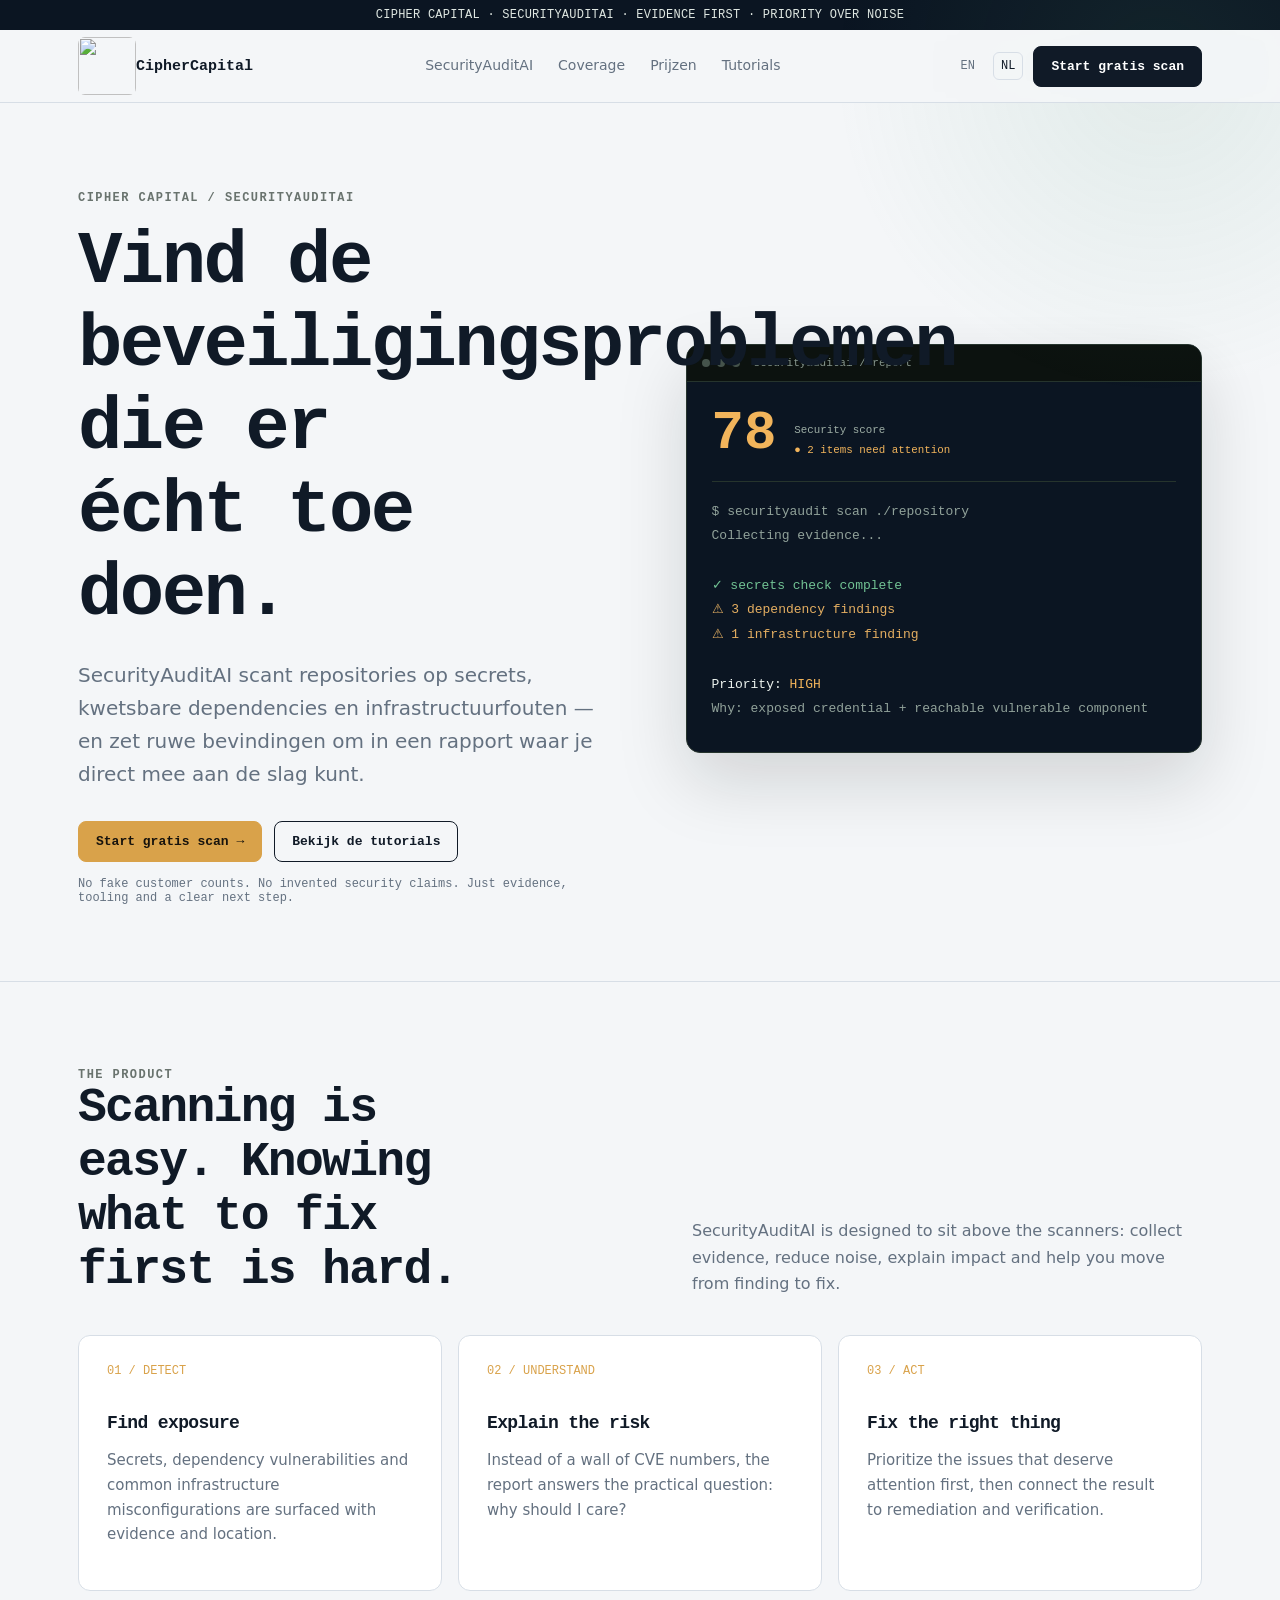
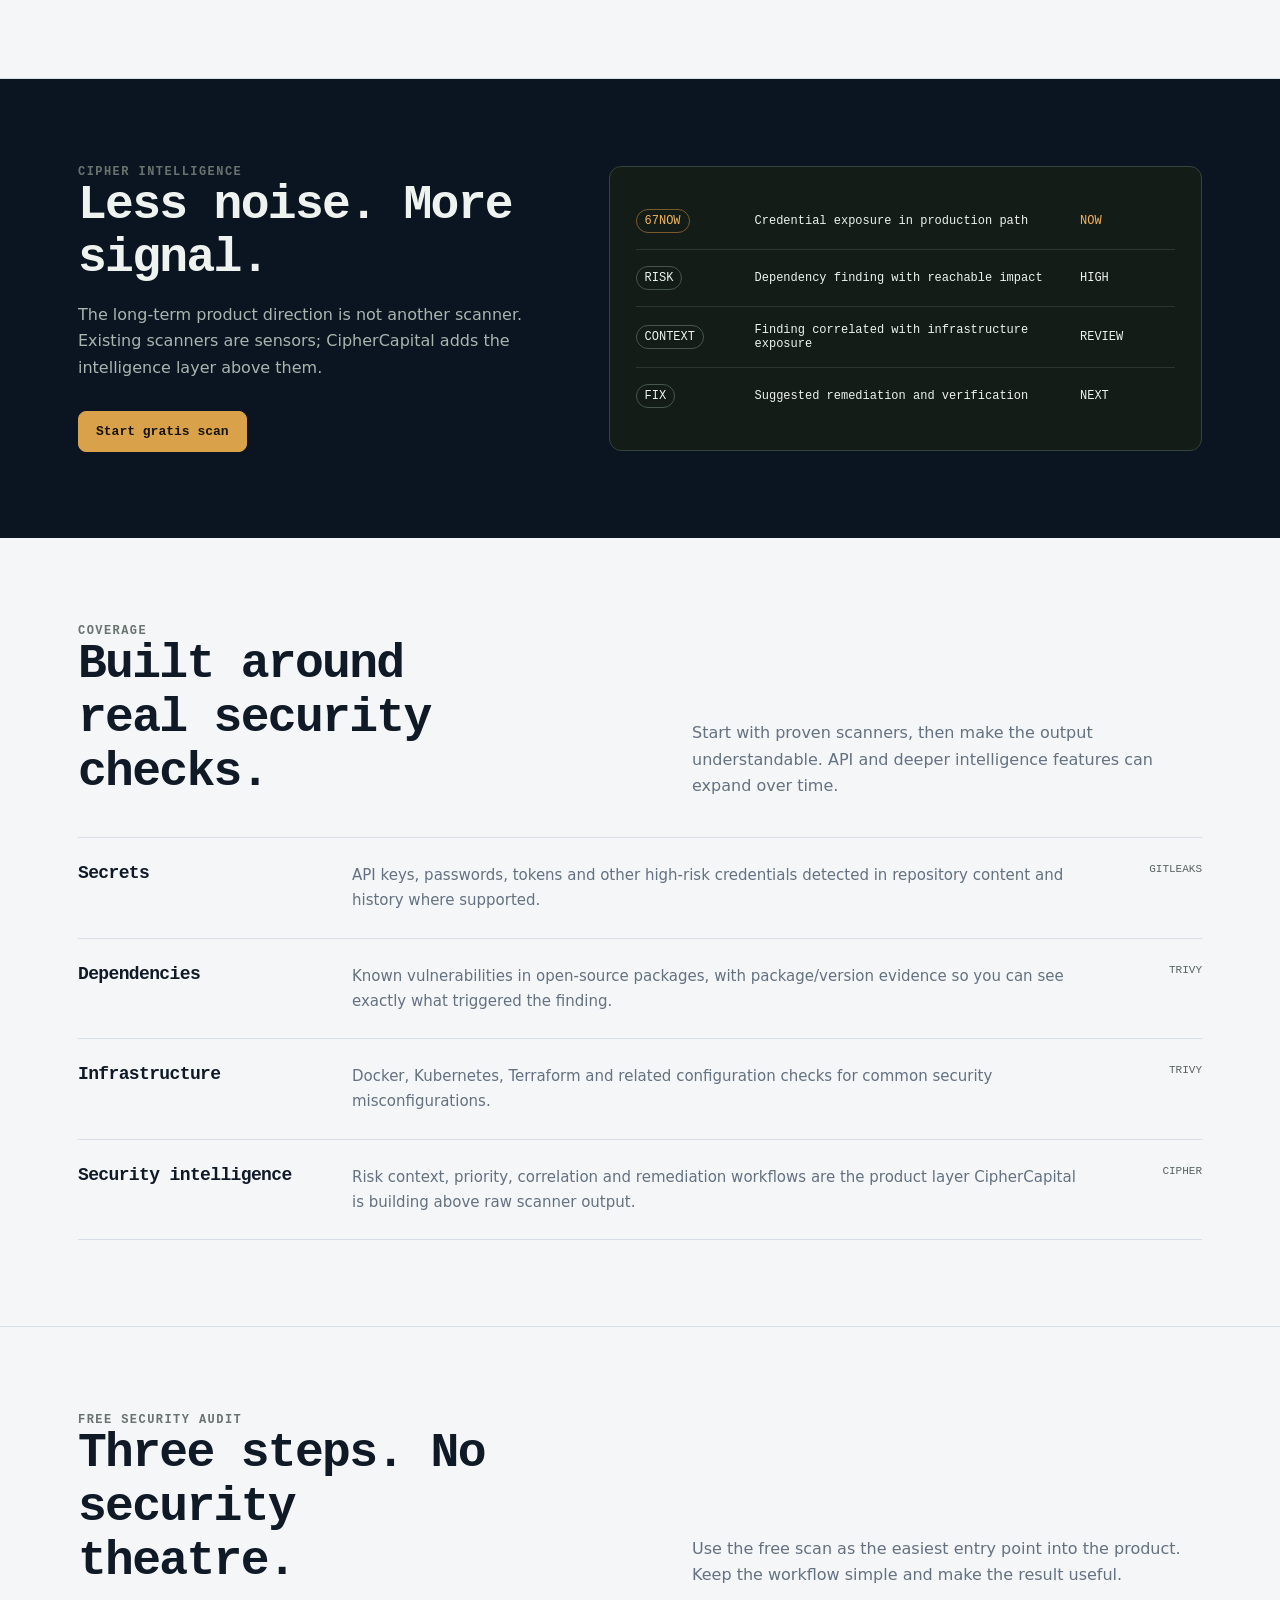
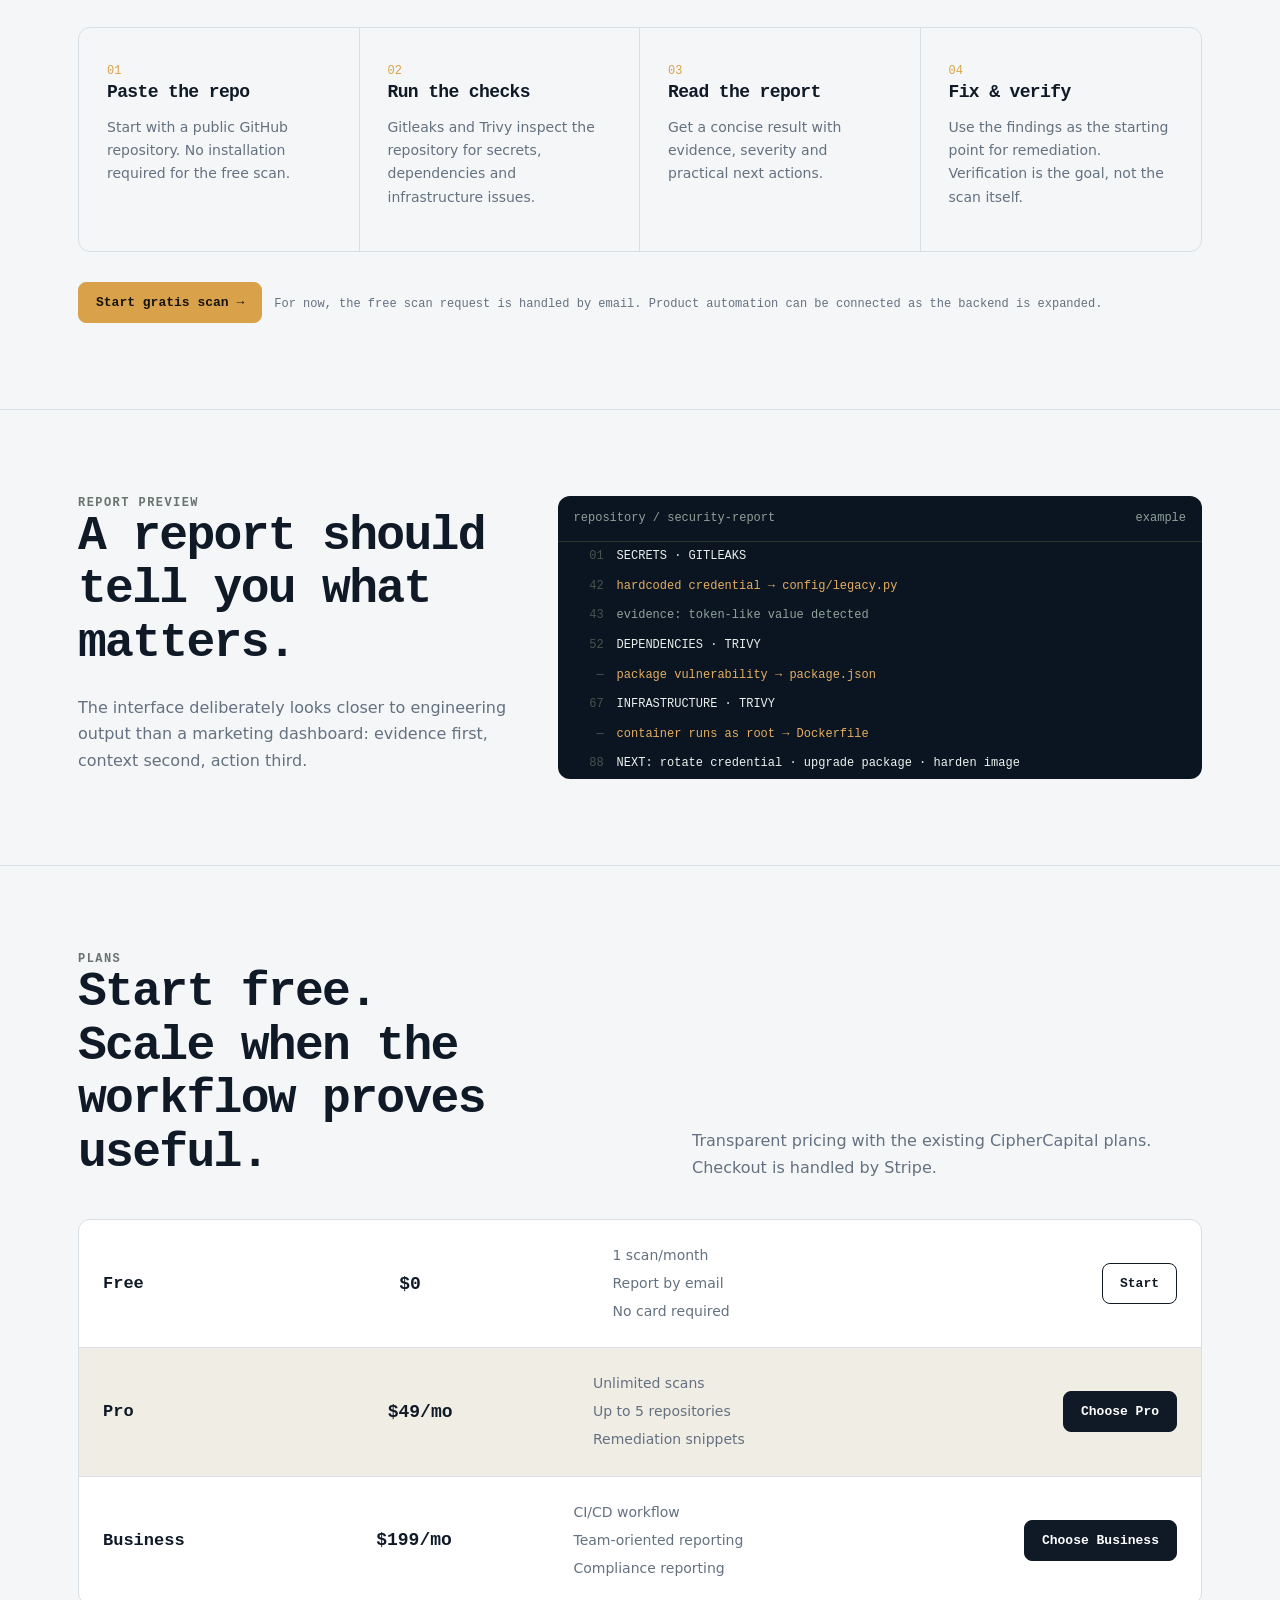
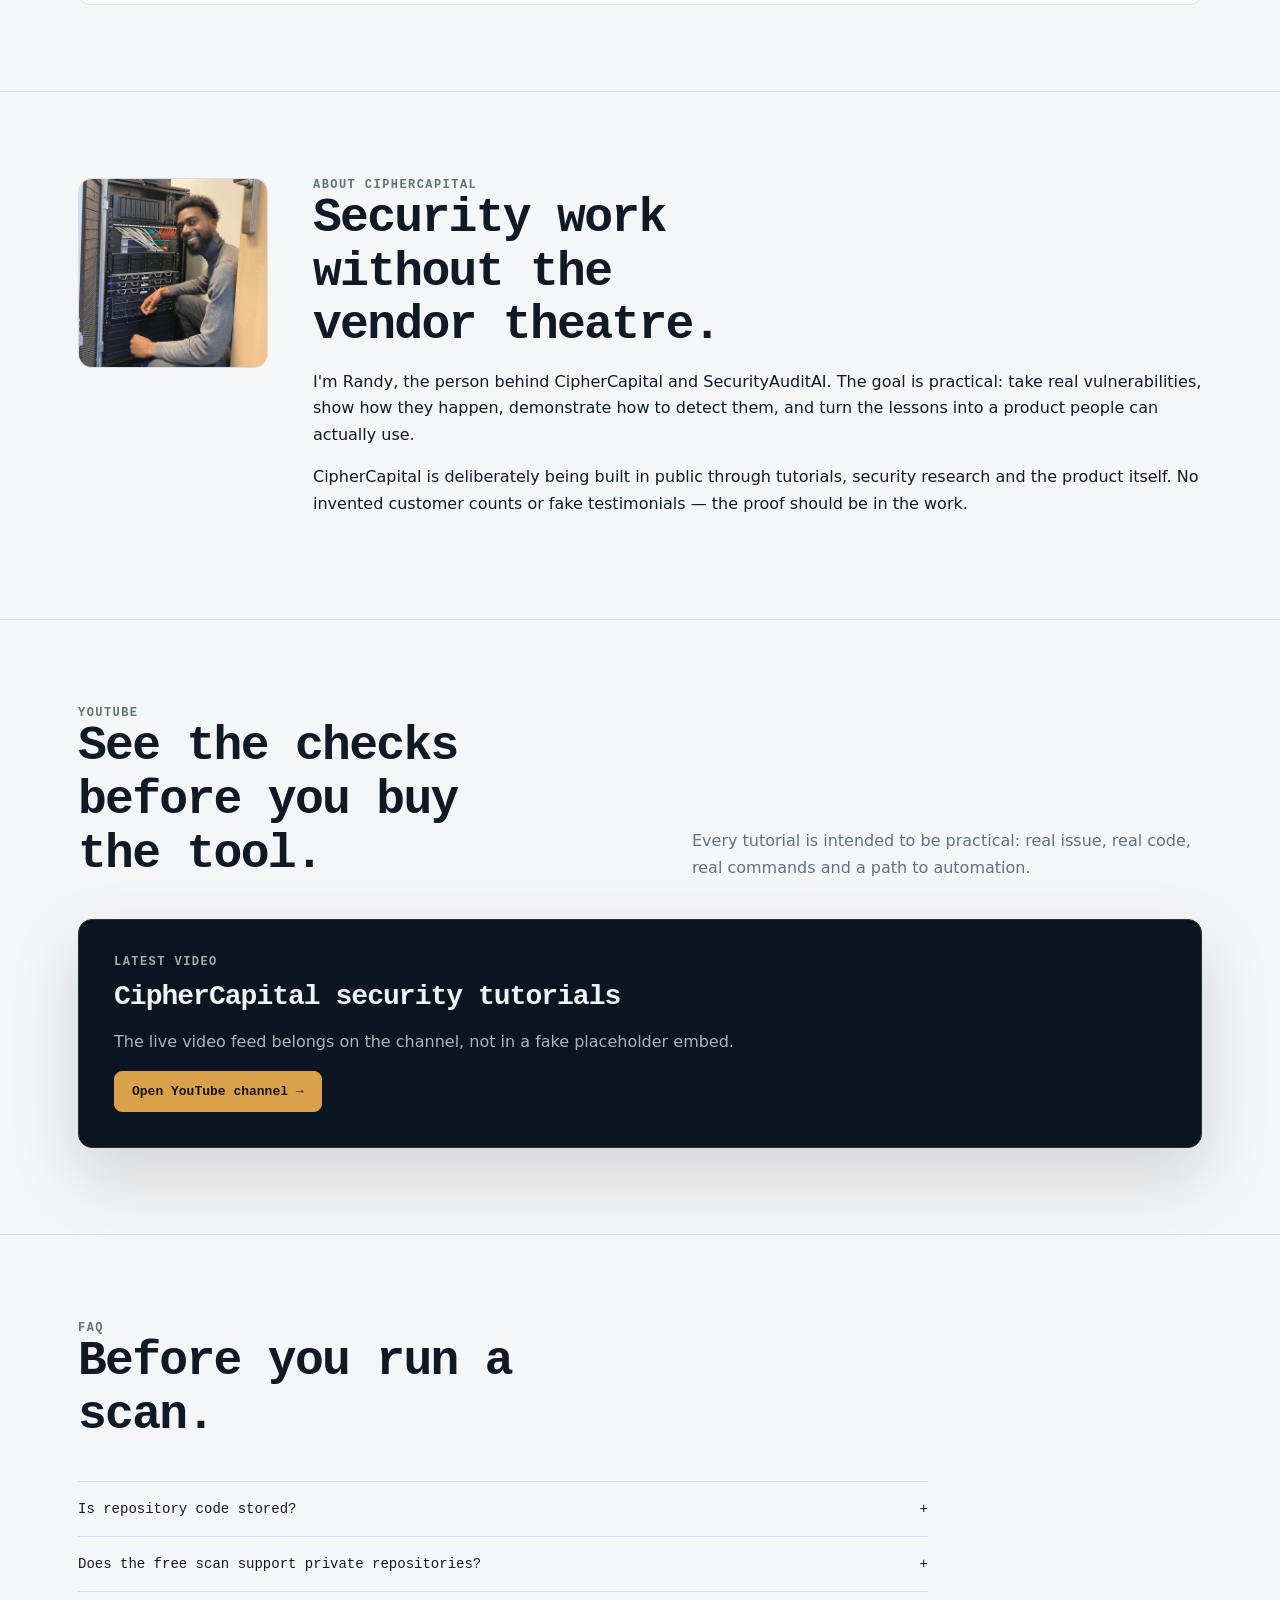
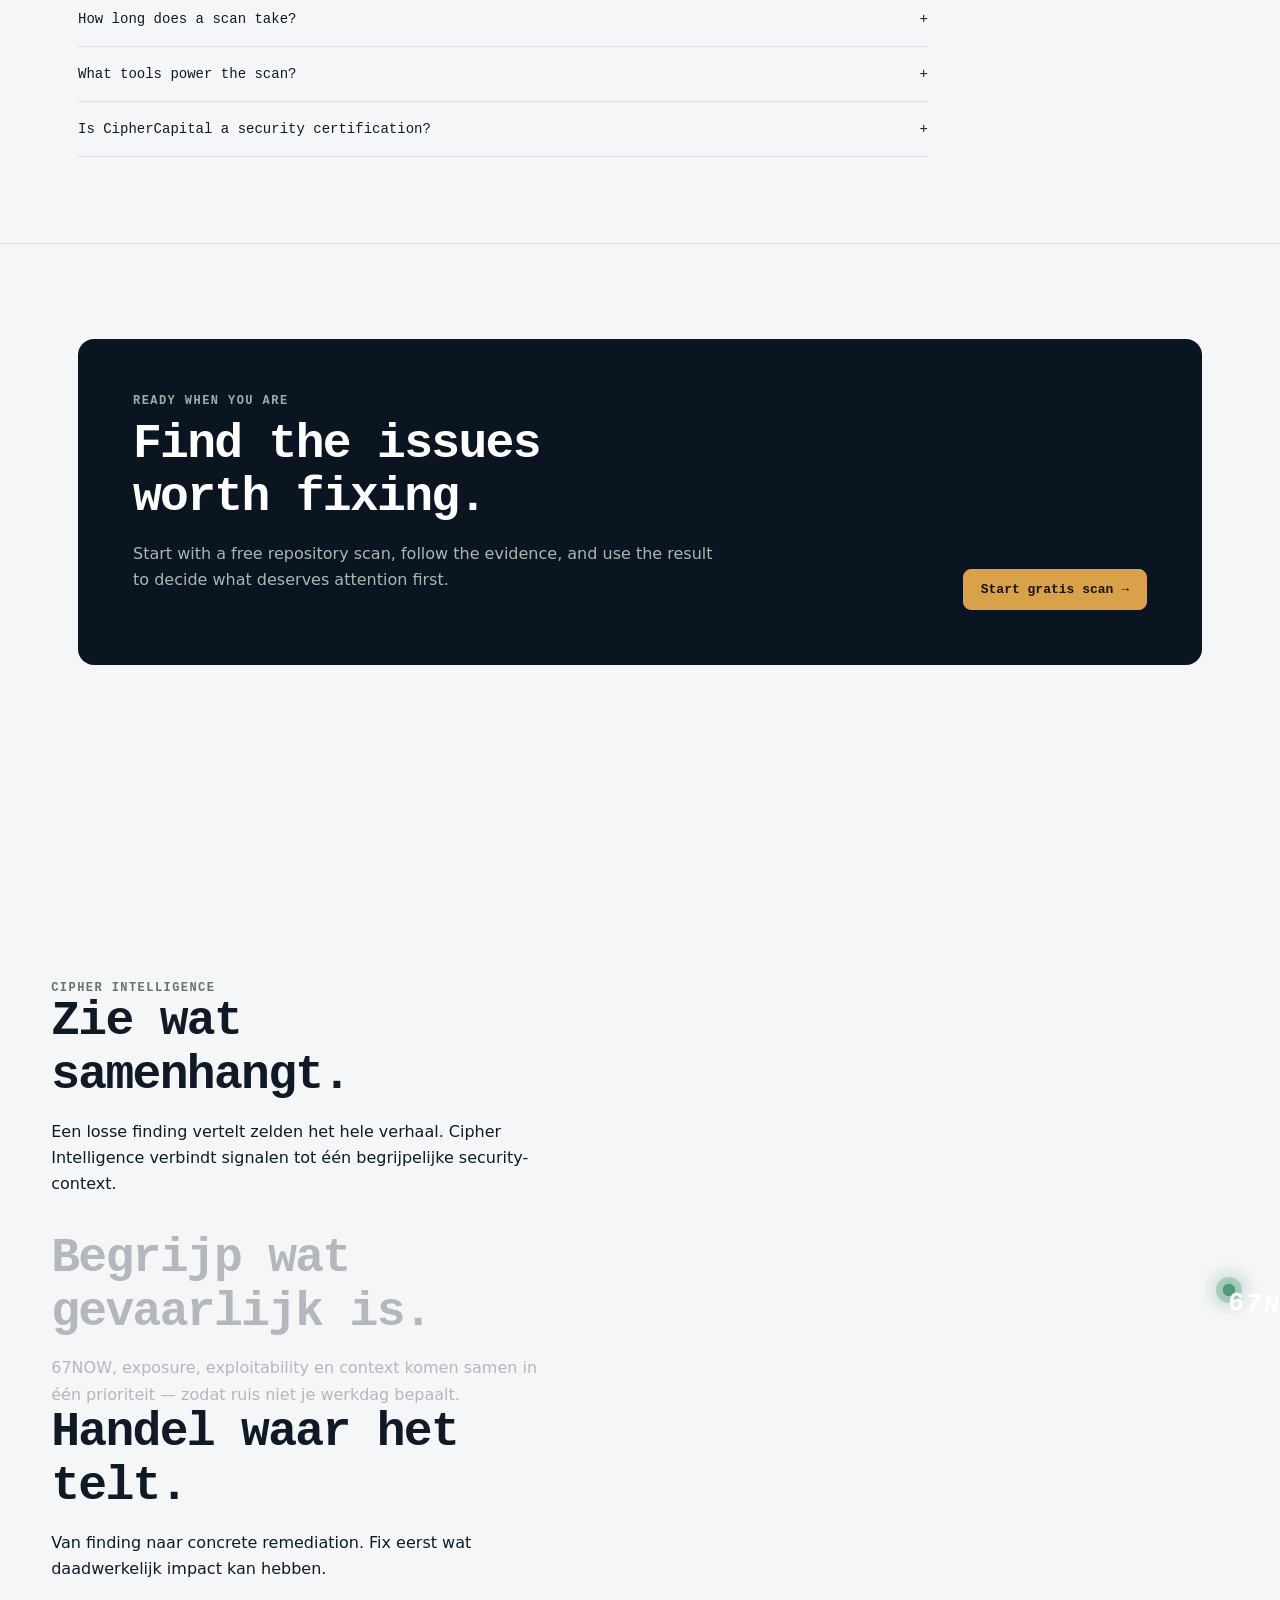
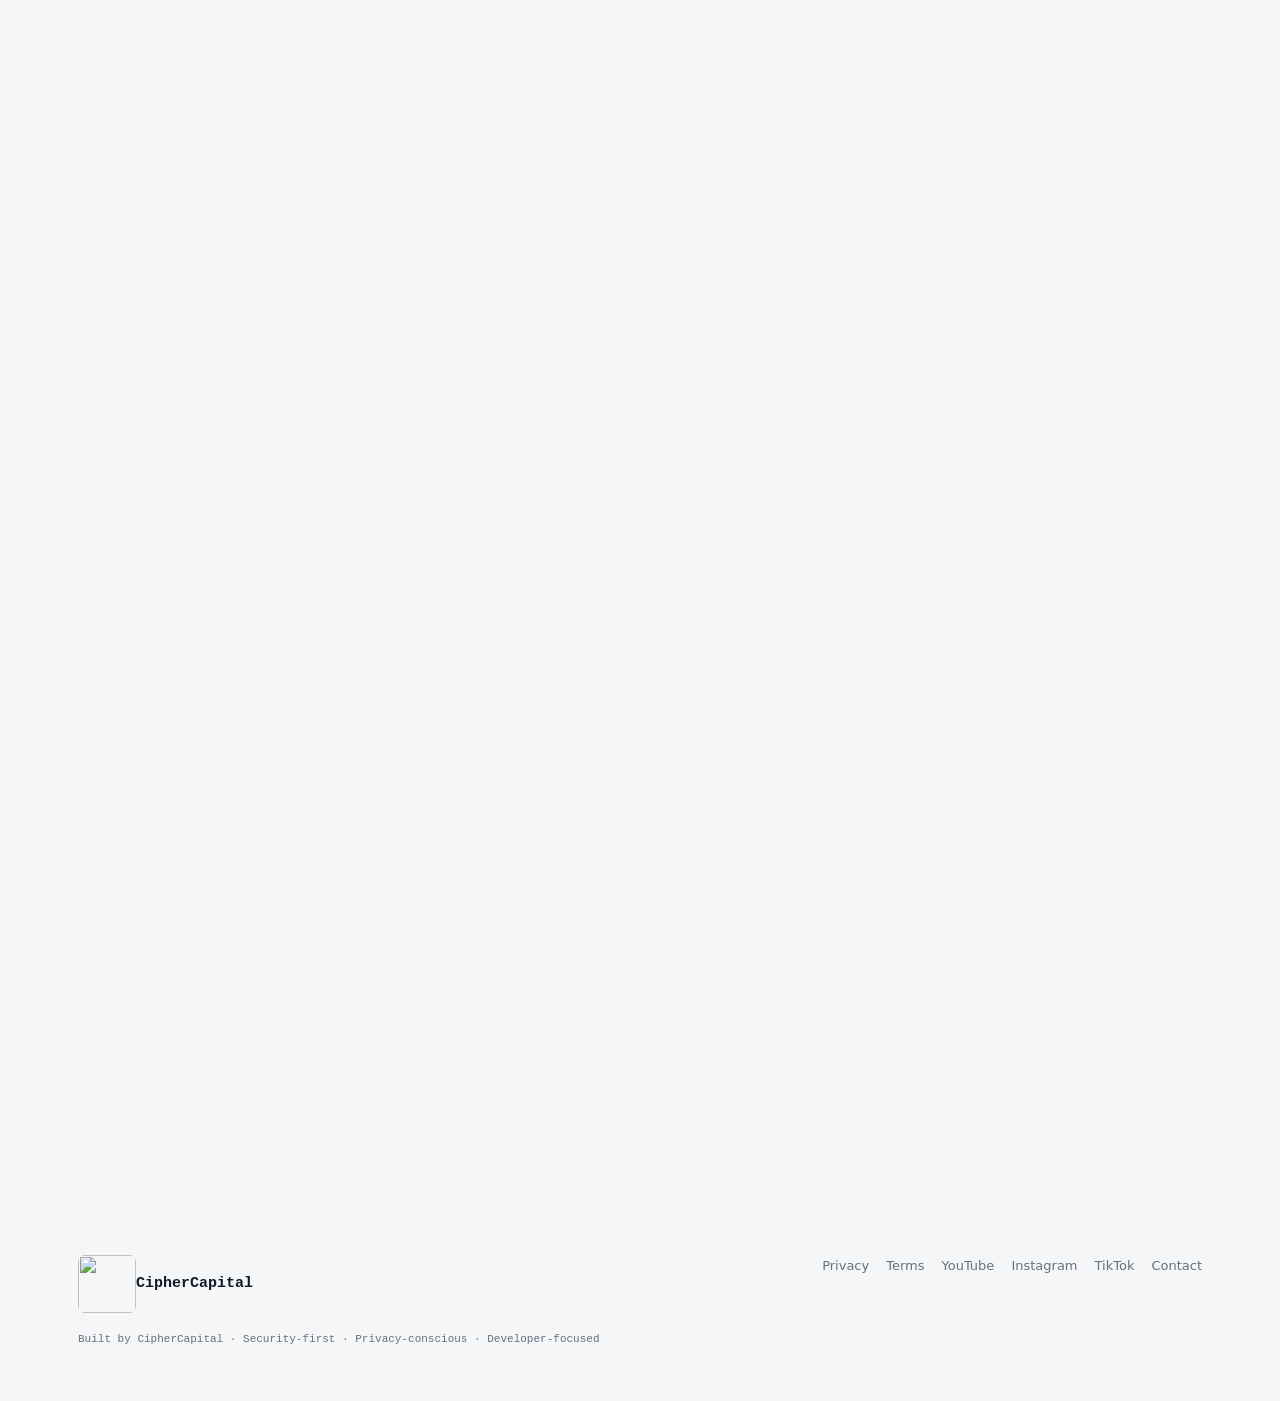
==== commit e37e24dd: "Add files via upload" ====
--- a/nl/index.html
+++ b/nl/index.html
@@ -99,6 +99,26 @@
 </div></div></section>
 
 <section class="final"><div class="wrap"><div class="finalbox"><div><div class="eyebrow" style="color:#9eaea5">READY WHEN YOU ARE</div><h2 style="color:#fff;margin-top:10px">Find the issues worth fixing.</h2><p>Start with a free repository scan, follow the evidence, and use the result to decide what deserves attention first.</p></div><a class="btn btn-amber" href="#scan">Start gratis scan →</a></div></div></section>
+
+<section class="cipher-story" aria-label="Cipher Intelligence">
+  <div class="cipher-story__sticky">
+    <div class="cipher-story__stage">
+      <div class="cipher-story__copy">
+        <div class="eyebrow">CIPHER INTELLIGENCE</div>
+        <div class="cipher-story__step is-active"><h2>Zie wat samenhangt.</h2><p>Een losse finding vertelt zelden het hele verhaal. Cipher Intelligence verbindt signalen tot één begrijpelijke security-context.</p></div>
+        <div class="cipher-story__step"><h2>Begrijp wat gevaarlijk is.</h2><p>67NOW, exposure, exploitability en context komen samen in één prioriteit — zodat ruis niet je werkdag bepaalt.</p></div>
+        <div class="cipher-story__step"><h2>Handel waar het telt.</h2><p>Van finding naar concrete remediation. Fix eerst wat daadwerkelijk impact kan hebben.</p></div>
+      </div>
+      <div class="cipher-story__visual" aria-hidden="true">
+        <div class="cipher-orbit"></div><div class="cipher-orbit"></div><div class="cipher-orbit"></div>
+        <span class="cipher-node"></span><span class="cipher-node"></span><span class="cipher-node"></span><span class="cipher-node"></span>
+        <div class="cipher-core">67NOW</div>
+      </div>
+    </div>
+  </div>
+</section>
+
 </main>
 <footer><div class="wrap"><div class="footer"><a class="brand" href="#"><img src="../https://raw.githubusercontent.com/randysimpey/ciphercapital-hub/main/assets/logo.png" alt="">CipherCapital</a><div class="footerlinks"><a href="../privacy.html">Privacy</a><a href="../terms.html">Terms</a><a href="https://www.youtube.com/@CipherCapitalCap">YouTube</a><a href="https://instagram.com/ciphercapitalreall">Instagram</a><a href="https://tiktok.com/@ciphercapital">TikTok</a><a href="mailto:secrapports@outlook.com">Contact</a></div></div><div class="legal">Built by CipherCapital · Security-first · Privacy-conscious · Developer-focused</div></div></footer>
-</body></html>
+<script src="../assets/cipher-motion.js"></script>
+</body></html>
--- a/assets/styles.css
+++ b/assets/styles.css
@@ -78,3 +78,345 @@
 @media(max-width:900px){.navlinks{display:none}.hero-grid,.intelligence,.report,.about{grid-template-columns:1fr}.grid3{grid-template-columns:1fr}.steps{grid-template-columns:1fr 1fr}.step:nth-child(2){border-right:0}.step:nth-child(-n+2){border-bottom:1px solid var(--line)}.coverage-row{grid-template-columns:1fr}.status{text-align:left}.price{grid-template-columns:1fr}.finalbox{display:block}.finalbox .btn{margin-top:20px}}
 @media(max-width:600px){.wrap{padding:0 18px}.hero{padding:58px 0}.section{padding:62px 0}.actions .btn{display:none}h1{font-size:43px}.steps{grid-template-columns:1fr}.step{border-right:0!important;border-bottom:1px solid var(--line)}.step:last-child{border-bottom:0}.finalbox{padding:32px}.portrait{width:150px}}
 @media(prefers-reduced-motion:reduce){html{scroll-behavior:auto}.btn{transition:none}}
+
+
+/* =========================================================
+   CIPHER MOTION SYSTEM — Apple-inspired, brand-specific
+   Scroll choreography, depth, micro-interactions.
+   ========================================================= */
+
+html { scroll-behavior: smooth; }
+body { overflow-x: clip; }
+
+:root{
+  --motion-ease:cubic-bezier(.22,1,.36,1);
+  --motion-soft:cubic-bezier(.16,1,.3,1);
+}
+
+/* Page-load choreography */
+@keyframes cc-page-in{
+  from{opacity:0; transform:translateY(10px)}
+  to{opacity:1; transform:none}
+}
+body{animation:cc-page-in .75s var(--motion-ease) both}
+
+/* Header gets a subtle glass/depth treatment while scrolling */
+.site-header{
+  transition:background .45s ease, box-shadow .45s ease, border-color .45s ease, transform .45s var(--motion-ease);
+}
+.site-header.is-scrolled{
+  background:rgba(244,246,248,.88);
+  box-shadow:0 10px 40px rgba(16,26,39,.08);
+  backdrop-filter:blur(18px) saturate(130%);
+  -webkit-backdrop-filter:blur(18px) saturate(130%);
+}
+
+/* Hero: cinematic stagger */
+.hero .eyebrow,
+.hero h1,
+.hero .lead,
+.hero .actions,
+.hero .hero-meta,
+.hero .hero-dashboard{
+  opacity:0;
+  transform:translateY(28px);
+  animation:cc-hero-in 1s var(--motion-ease) forwards;
+}
+.hero .eyebrow{animation-delay:.08s}
+.hero h1{animation-delay:.16s}
+.hero .lead{animation-delay:.25s}
+.hero .actions{animation-delay:.34s}
+.hero .hero-meta{animation-delay:.43s}
+.hero .hero-dashboard{animation-delay:.50s}
+
+@keyframes cc-hero-in{
+  to{opacity:1; transform:none}
+}
+
+/* Soft ambient hero light */
+.hero::before{
+  content:"";
+  position:absolute;
+  width:55vw;
+  height:55vw;
+  max-width:780px;
+  max-height:780px;
+  right:-18vw;
+  top:-22vw;
+  border-radius:50%;
+  background:radial-gradient(circle, rgba(79,155,120,.11), rgba(79,155,120,0) 65%);
+  pointer-events:none;
+  animation:cc-breathe 8s ease-in-out infinite;
+}
+@keyframes cc-breathe{
+  0%,100%{transform:scale(1);opacity:.65}
+  50%{transform:scale(1.08);opacity:1}
+}
+
+/* Scroll-reveal utility */
+.reveal,
+.reveal-left,
+.reveal-right,
+.reveal-scale{
+  opacity:0;
+  transition:
+    opacity .9s var(--motion-ease),
+    transform 1s var(--motion-ease);
+  will-change:transform,opacity;
+}
+.reveal{transform:translateY(42px)}
+.reveal-left{transform:translateX(-54px)}
+.reveal-right{transform:translateX(54px)}
+.reveal-scale{transform:scale(.92)}
+.reveal.is-visible,
+.reveal-left.is-visible,
+.reveal-right.is-visible,
+.reveal-scale.is-visible{
+  opacity:1;
+  transform:none;
+}
+
+/* Stagger children inside revealed groups */
+.stagger > *{
+  opacity:0;
+  transform:translateY(24px);
+  transition:opacity .8s var(--motion-ease), transform .8s var(--motion-ease);
+}
+.stagger.is-visible > *{opacity:1;transform:none}
+.stagger.is-visible > *:nth-child(1){transition-delay:.04s}
+.stagger.is-visible > *:nth-child(2){transition-delay:.11s}
+.stagger.is-visible > *:nth-child(3){transition-delay:.18s}
+.stagger.is-visible > *:nth-child(4){transition-delay:.25s}
+.stagger.is-visible > *:nth-child(5){transition-delay:.32s}
+.stagger.is-visible > *:nth-child(6){transition-delay:.39s}
+
+/* Dashboard depth */
+.hero-dashboard,
+.report-preview,
+.score-card,
+.card,
+.price-card{
+  transform-style:preserve-3d;
+}
+.hero-dashboard{
+  transition:transform .7s var(--motion-ease), box-shadow .7s ease;
+  box-shadow:0 30px 80px rgba(11,21,34,.14);
+}
+.hero-dashboard:hover{
+  transform:translateY(-6px) rotateX(1deg) rotateY(-1deg);
+  box-shadow:0 40px 100px rgba(11,21,34,.18);
+}
+
+/* Scan-line detail inside dashboard */
+.hero-dashboard::after{
+  content:"";
+  position:absolute;
+  left:0;right:0;
+  top:-10%;
+  height:1px;
+  background:linear-gradient(90deg,transparent,rgba(79,155,120,.65),transparent);
+  box-shadow:0 0 18px rgba(79,155,120,.35);
+  animation:cc-scanline 4.8s linear infinite;
+  pointer-events:none;
+}
+@keyframes cc-scanline{
+  from{top:-5%;opacity:0}
+  8%{opacity:1}
+  88%{opacity:1}
+  to{top:105%;opacity:0}
+}
+
+/* Interactive cards */
+.card,
+.price-card,
+.report-preview{
+  transition:
+    transform .55s var(--motion-ease),
+    box-shadow .55s var(--motion-ease),
+    border-color .35s ease;
+}
+.card:hover,
+.price-card:hover{
+  transform:translateY(-8px);
+  box-shadow:0 22px 55px rgba(16,26,39,.11);
+}
+.card::before,
+.price-card::before{
+  content:"";
+  position:absolute;
+  inset:0;
+  border-radius:inherit;
+  background:radial-gradient(240px circle at var(--mx,50%) var(--my,0%), rgba(79,155,120,.08), transparent 60%);
+  opacity:0;
+  transition:opacity .35s ease;
+  pointer-events:none;
+}
+.card:hover::before,
+.price-card:hover::before{opacity:1}
+
+/* Buttons: restrained lift + shine */
+.btn{
+  position:relative;
+  overflow:hidden;
+  transition:transform .35s var(--motion-ease), box-shadow .35s ease, background .35s ease;
+}
+.btn:hover{transform:translateY(-2px)}
+.btn::after{
+  content:"";
+  position:absolute;
+  top:-120%;
+  left:-30%;
+  width:22%;
+  height:340%;
+  transform:rotate(20deg);
+  background:linear-gradient(90deg,transparent,rgba(255,255,255,.28),transparent);
+  transition:left .75s var(--motion-ease);
+  pointer-events:none;
+}
+.btn:hover::after{left:125%}
+
+/* Logo micro motion */
+.brand img{
+  transition:transform .55s var(--motion-ease), filter .35s ease;
+}
+.brand:hover img{
+  transform:translateY(-2px) rotate(-2deg);
+  filter:drop-shadow(0 8px 16px rgba(16,26,39,.16));
+}
+
+/* Section divider drift */
+.section-head .eyebrow{
+  transition:letter-spacing .6s var(--motion-ease);
+}
+.section-head:hover .eyebrow{letter-spacing:.16em}
+
+/* Animated progress line */
+.scroll-progress{
+  position:fixed;
+  z-index:9999;
+  top:0;left:0;
+  height:2px;
+  width:0;
+  background:linear-gradient(90deg,#4f9b78,#d9a24a);
+  box-shadow:0 0 12px rgba(79,155,120,.35);
+  pointer-events:none;
+}
+
+/* Sticky storytelling section */
+.cipher-story{
+  position:relative;
+  min-height:220vh;
+  margin-top:5rem;
+}
+.cipher-story__sticky{
+  position:sticky;
+  top:0;
+  min-height:100vh;
+  display:grid;
+  place-items:center;
+  overflow:hidden;
+  padding:8rem 0;
+}
+.cipher-story__stage{
+  width:min(1180px,92vw);
+  display:grid;
+  grid-template-columns:1fr 1.15fr;
+  gap:clamp(2rem,6vw,6rem);
+  align-items:center;
+}
+.cipher-story__copy{
+  position:relative;
+  z-index:2;
+}
+.cipher-story__step{
+  opacity:.28;
+  transform:translateY(18px);
+  transition:opacity .5s var(--motion-ease), transform .5s var(--motion-ease);
+}
+.cipher-story__step.is-active{
+  opacity:1;
+  transform:none;
+}
+.cipher-story__visual{
+  position:relative;
+  aspect-ratio:1;
+  max-width:560px;
+  justify-self:end;
+}
+.cipher-orbit{
+  position:absolute;
+  inset:8%;
+  border:1px solid rgba(79,155,120,.20);
+  border-radius:50%;
+  animation:cc-orbit 18s linear infinite;
+}
+.cipher-orbit:nth-child(2){inset:18%;animation-duration:12s;animation-direction:reverse}
+.cipher-orbit:nth-child(3){inset:31%;animation-duration:8s}
+@keyframes cc-orbit{to{transform:rotate(360deg)}}
+.cipher-core{
+  position:absolute;
+  inset:38%;
+  border-radius:24%;
+  background:linear-gradient(145deg,#0b1522,#20334b);
+  box-shadow:0 30px 80px rgba(11,21,34,.25), inset 0 0 40px rgba(79,155,120,.12);
+  display:grid;
+  place-items:center;
+  color:#fff;
+  font:700 clamp(1rem,2vw,1.5rem)/1 "IBM Plex Mono",monospace;
+  letter-spacing:.08em;
+  transform:scale(1);
+  transition:transform .7s var(--motion-ease);
+}
+.cipher-node{
+  position:absolute;
+  width:12px;height:12px;
+  border-radius:50%;
+  background:#4f9b78;
+  box-shadow:0 0 0 7px rgba(79,155,120,.10),0 0 22px rgba(79,155,120,.5);
+  transform:translate(-50%,-50%);
+  transition:opacity .4s ease,transform .7s var(--motion-ease);
+}
+.cipher-node:nth-of-type(1){left:18%;top:31%}
+.cipher-node:nth-of-type(2){left:82%;top:24%}
+.cipher-node:nth-of-type(3){left:72%;top:76%}
+.cipher-node:nth-of-type(4){left:24%;top:70%}
+
+/* Animated metric counters */
+.metric-number{
+  font-variant-numeric:tabular-nums;
+}
+
+/* Page navigation transition where supported */
+@view-transition{navigation:auto}
+::view-transition-old(root){animation:cc-vt-out .22s ease both}
+::view-transition-new(root){animation:cc-vt-in .42s var(--motion-ease) both}
+@keyframes cc-vt-out{to{opacity:0}}
+@keyframes cc-vt-in{from{opacity:0;transform:translateY(8px)}to{opacity:1;transform:none}}
+
+/* Respect accessibility preferences */
+@media (prefers-reduced-motion: reduce){
+  html{scroll-behavior:auto}
+  *,*::before,*::after{
+    animation-duration:.01ms !important;
+    animation-iteration-count:1 !important;
+    transition-duration:.01ms !important;
+    scroll-behavior:auto !important;
+  }
+  .reveal,.reveal-left,.reveal-right,.reveal-scale,
+  .stagger > *{
+    opacity:1 !important;
+    transform:none !important;
+  }
+}
+
+@media (max-width: 820px){
+  .cipher-story{min-height:auto}
+  .cipher-story__sticky{
+    position:relative;
+    min-height:auto;
+    padding:5rem 0;
+  }
+  .cipher-story__stage{grid-template-columns:1fr}
+  .cipher-story__visual{justify-self:center;width:min(88vw,480px)}
+  .cipher-story__step{opacity:1;transform:none;margin-bottom:2.5rem}
+}
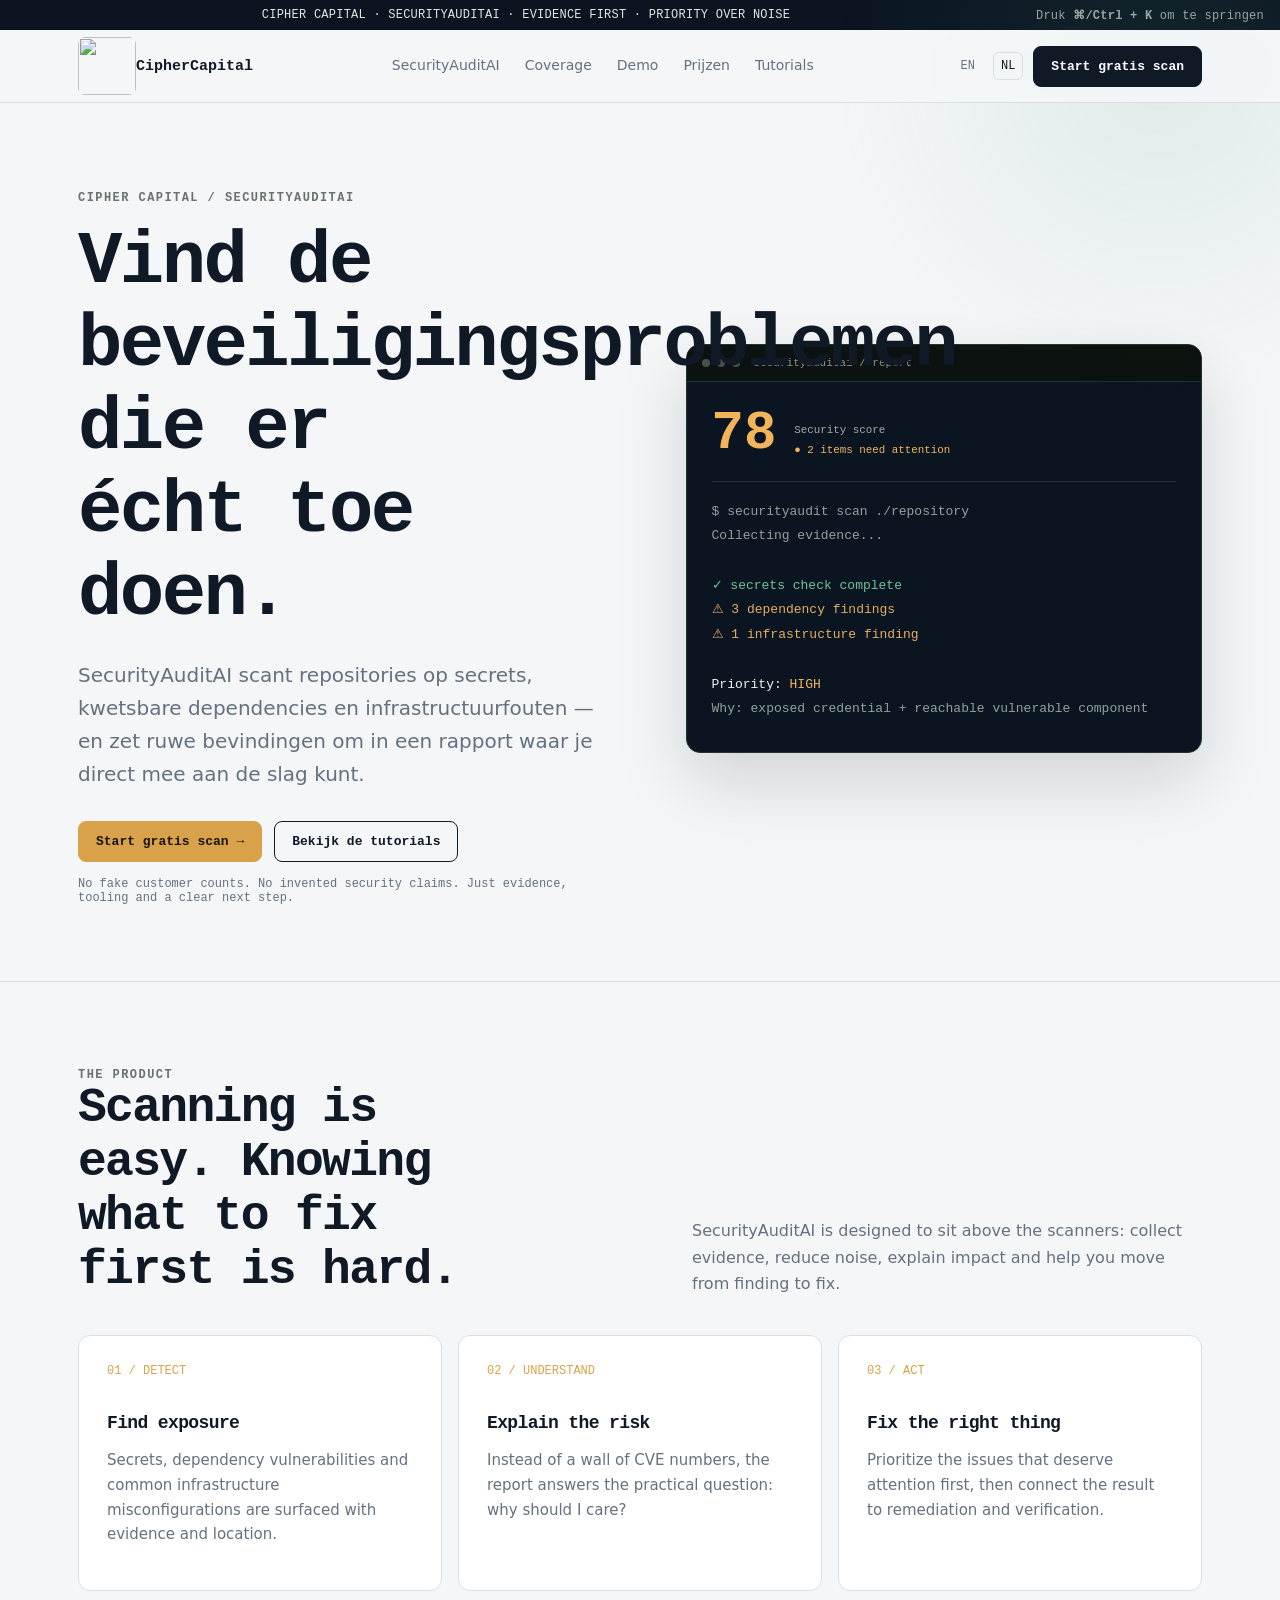
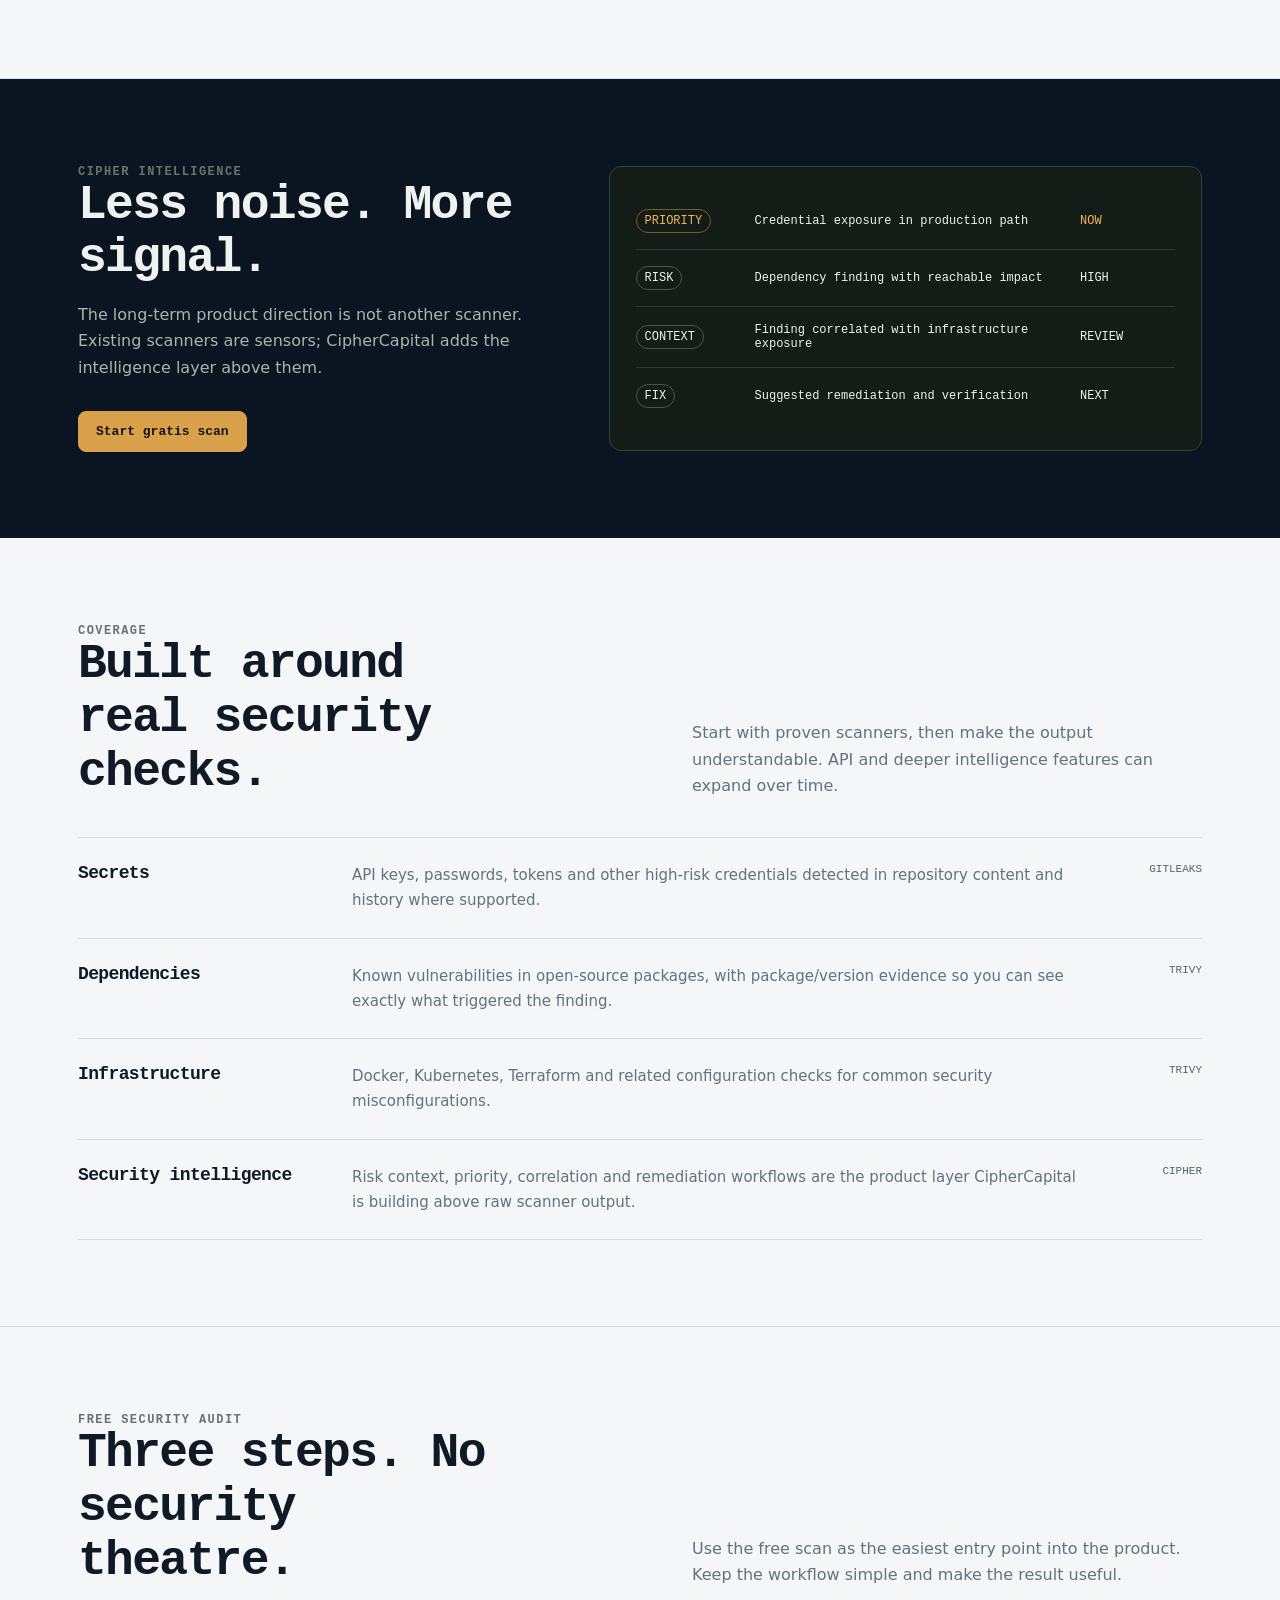
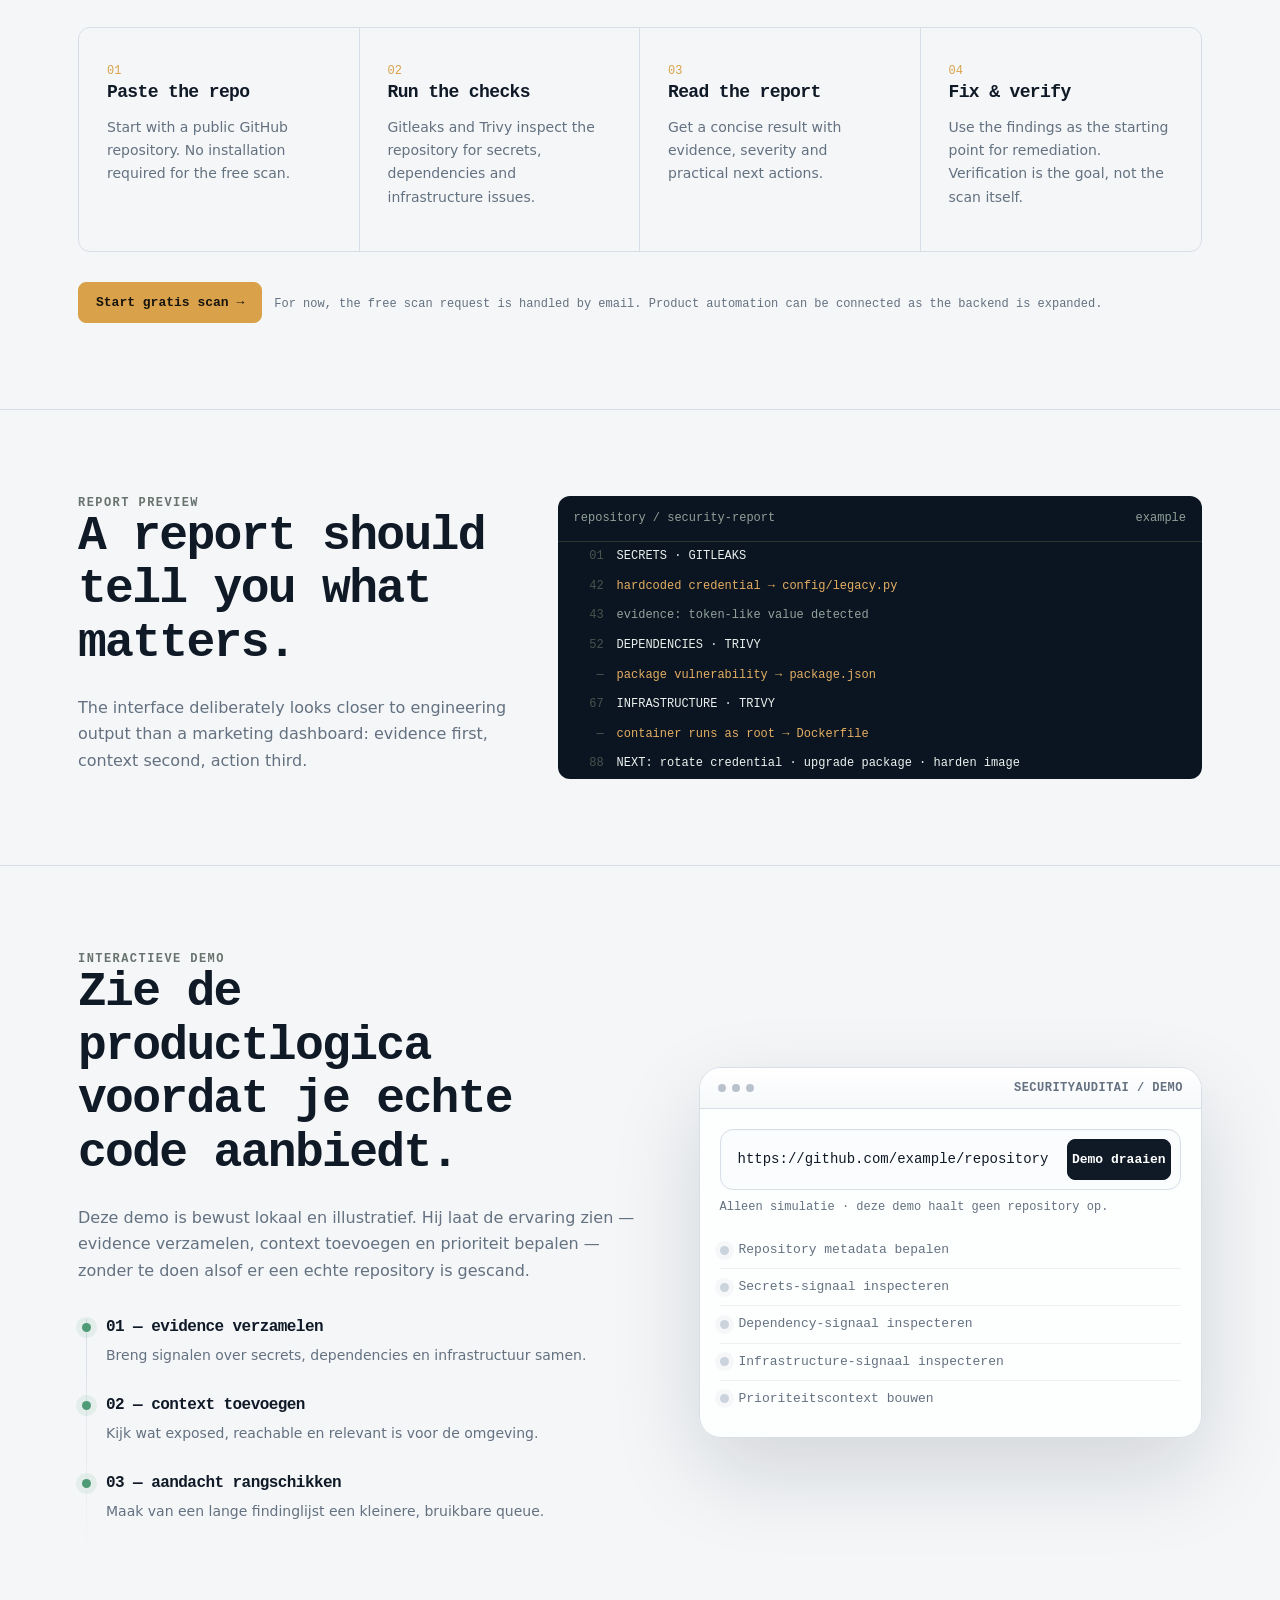
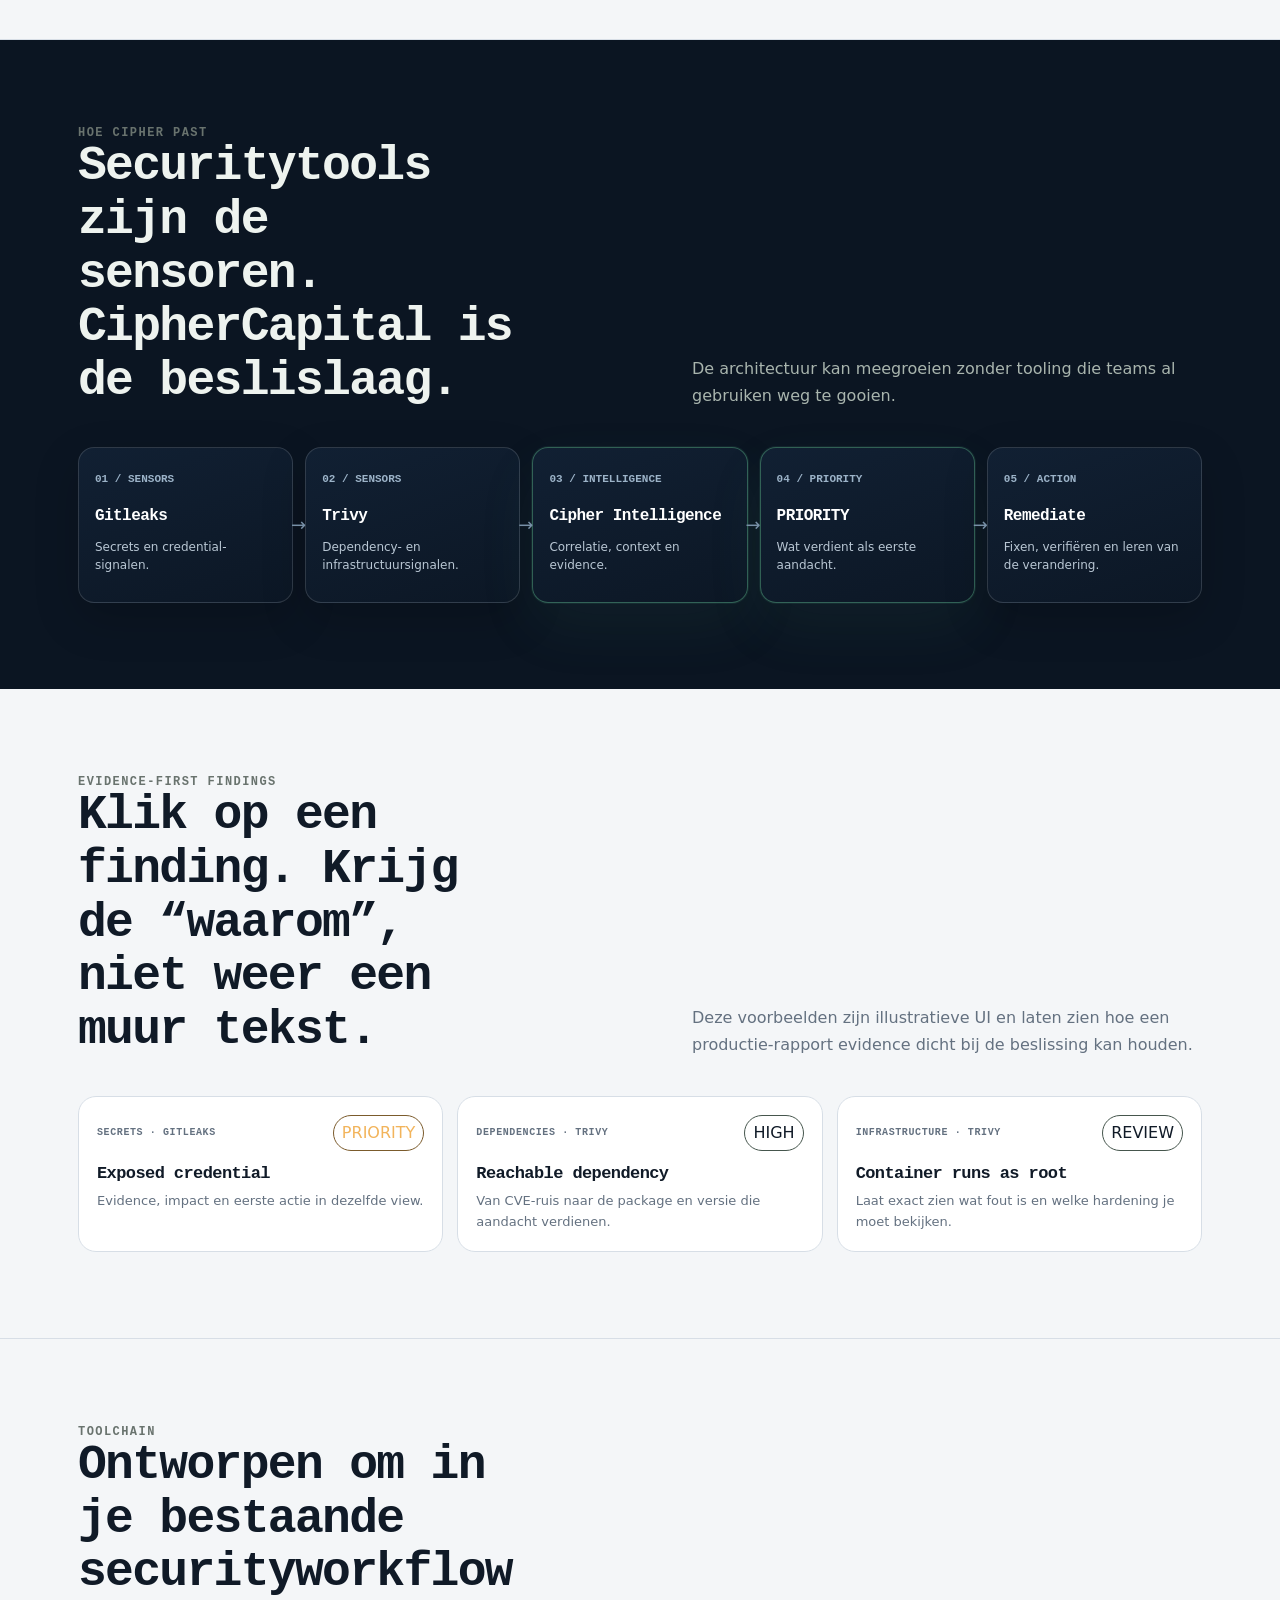
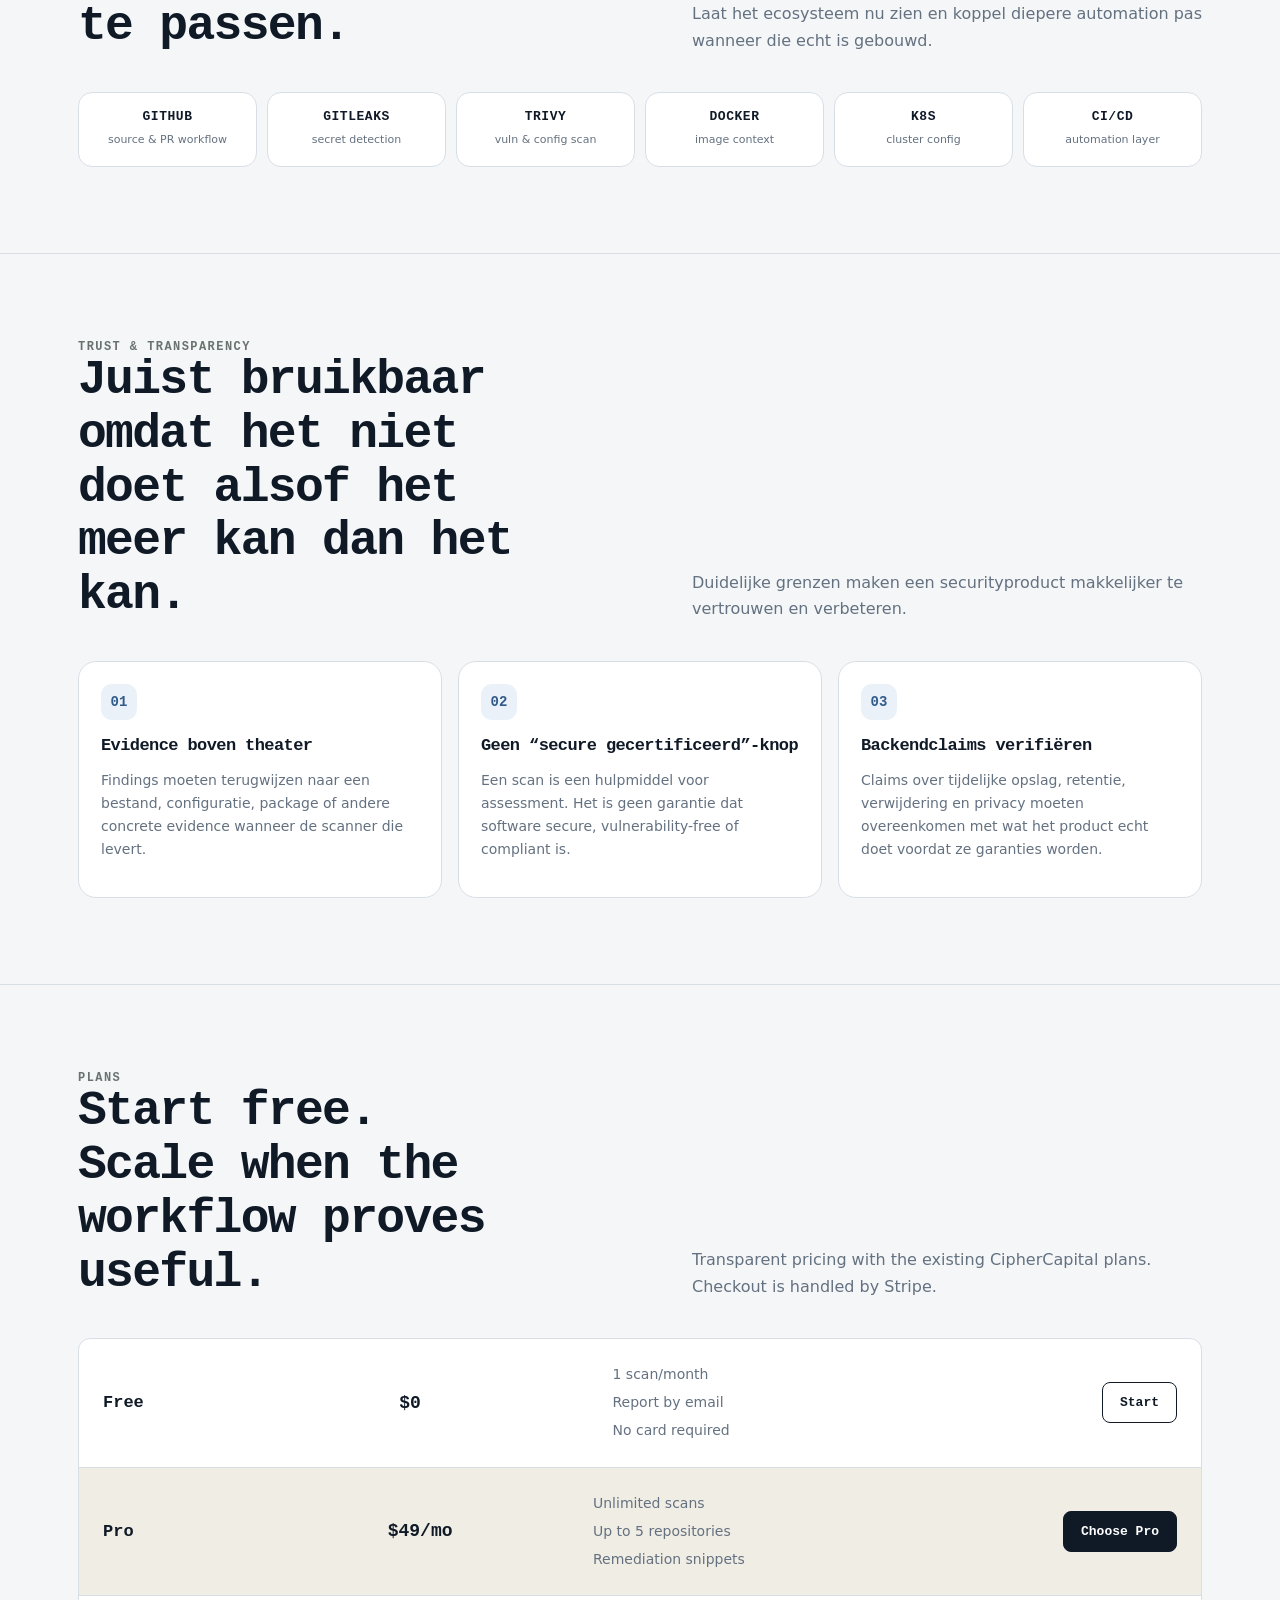
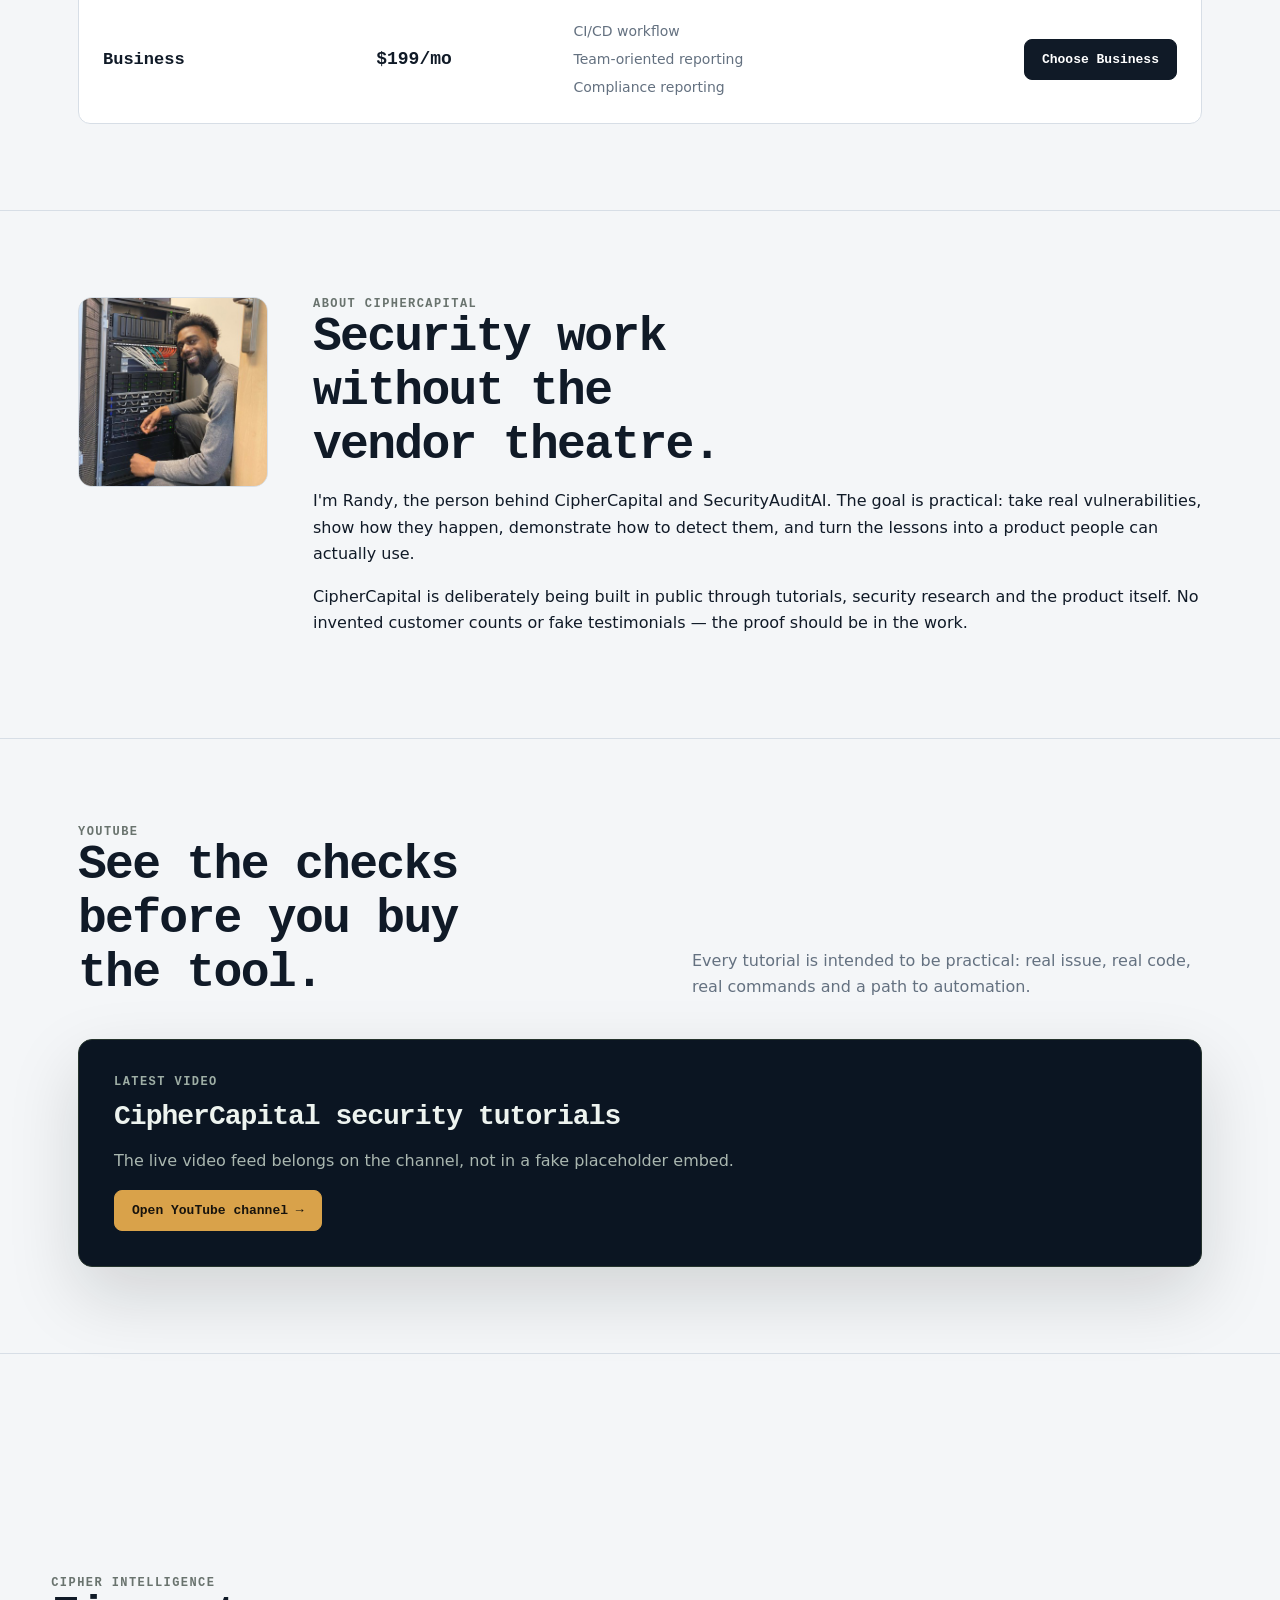
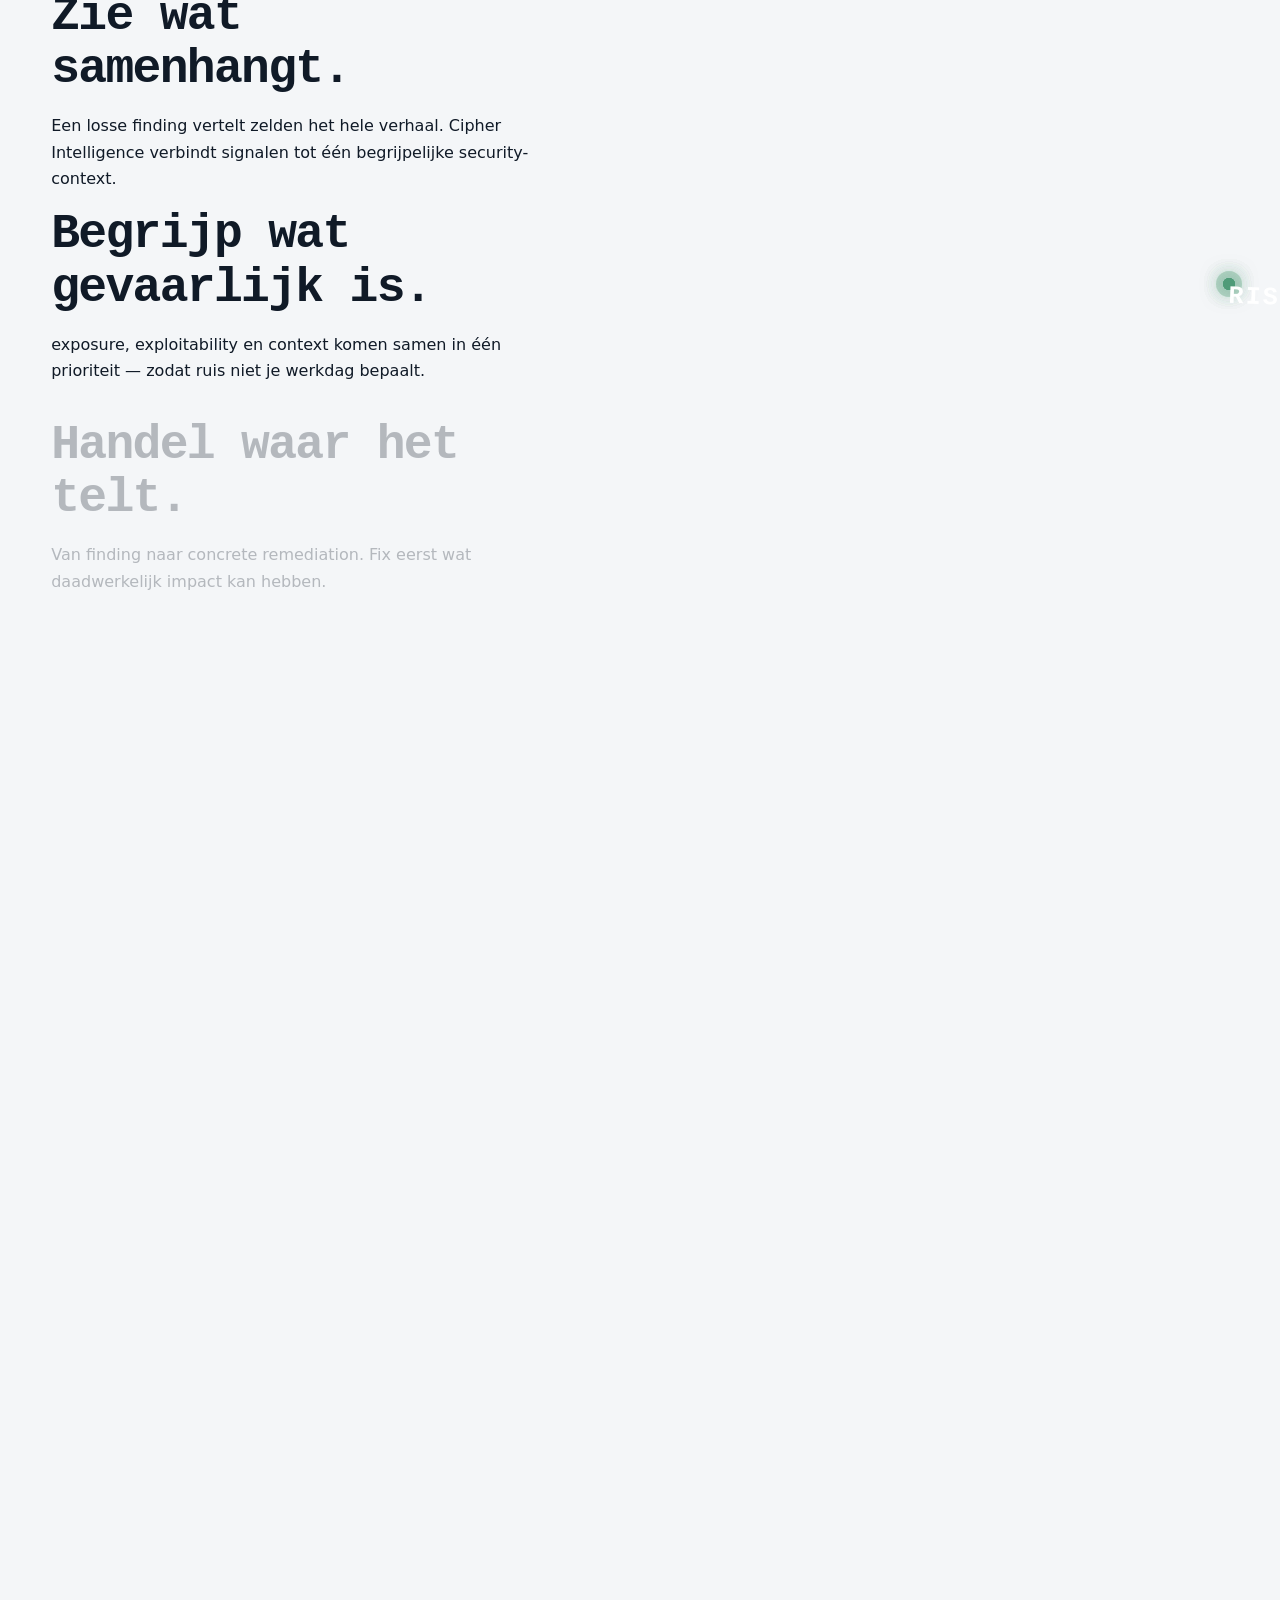
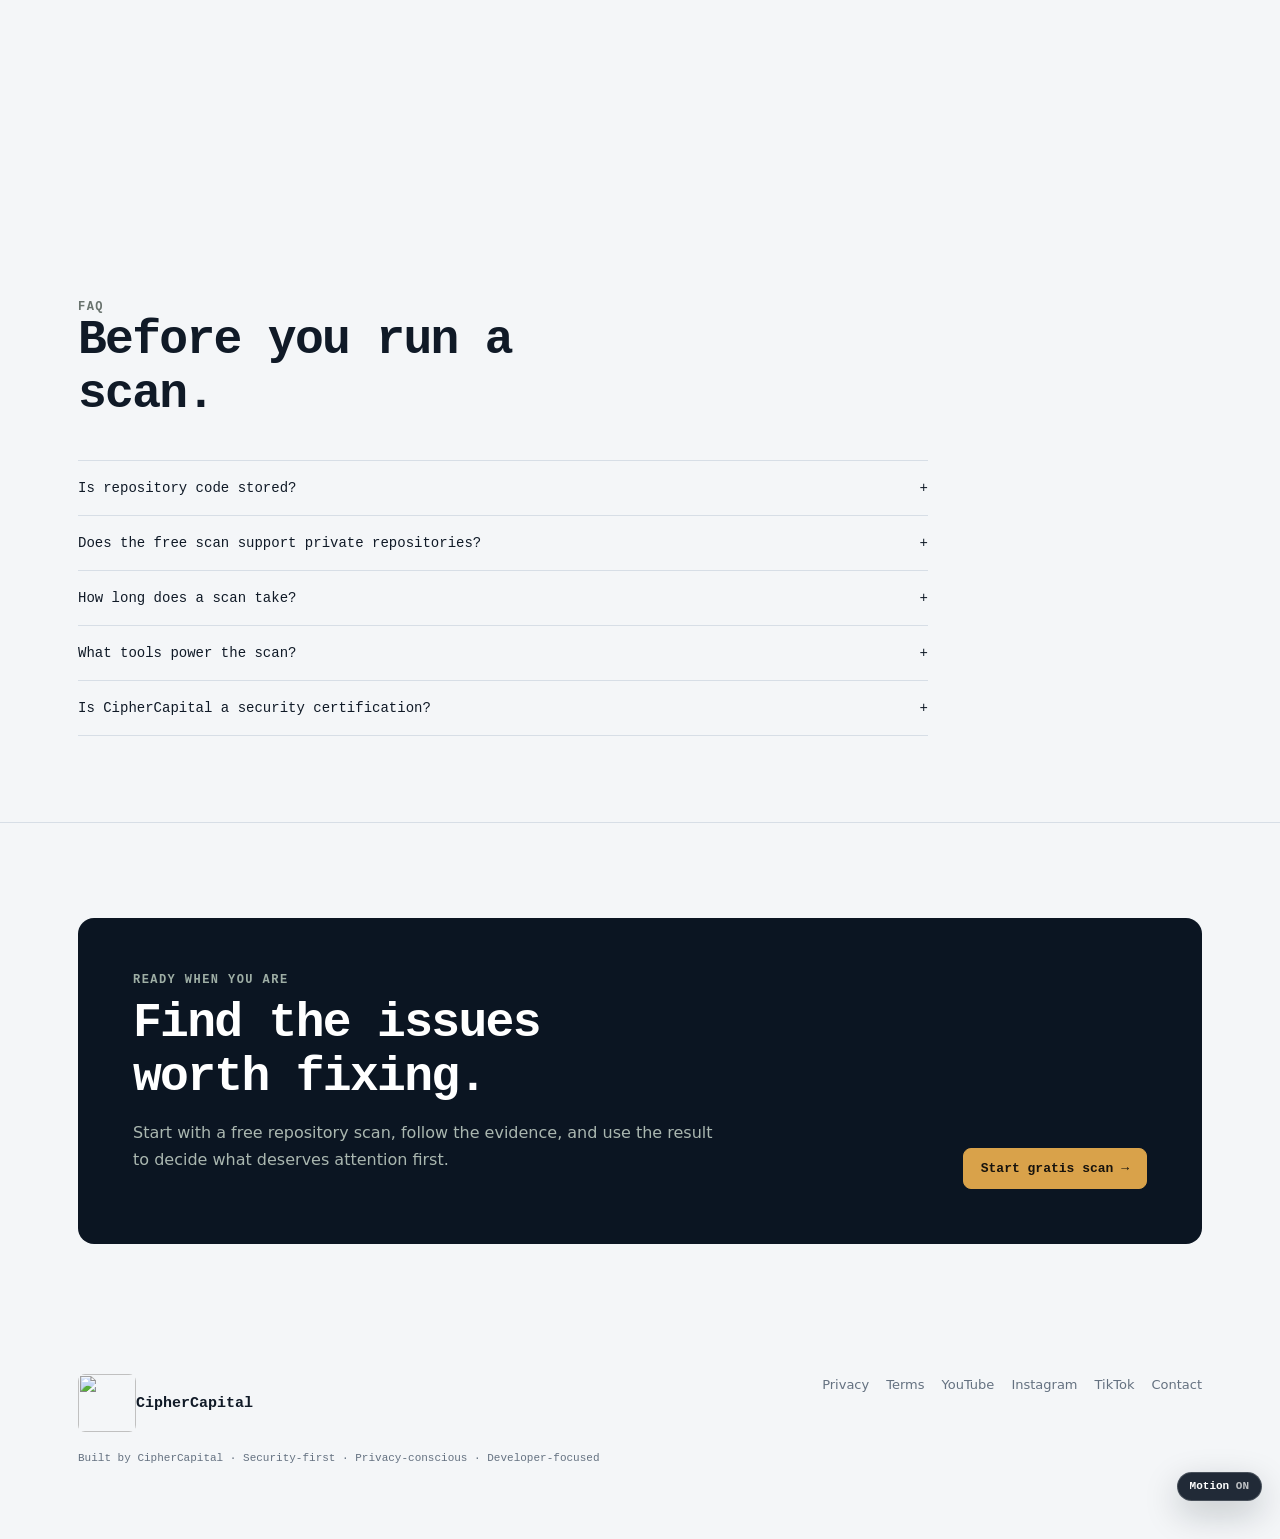
==== commit eab153ad: "Add files via upload" ====
--- a/nl/index.html
+++ b/nl/index.html
@@ -3,16 +3,20 @@
 <head>
 <meta charset="utf-8"><meta name="viewport" content="width=device-width,initial-scale=1">
 <title>CipherCapital — Security intelligence die vindt wat telt</title><meta name="description" content="SecurityAuditAI vindt gelekte secrets, kwetsbare dependencies en infrastructuurproblemen — en helpt je bepalen wat als eerste telt.">
-<meta name="theme-color" content="#101613"><link rel="icon" href="../https://raw.githubusercontent.com/randysimpey/ciphercapital-hub/main/assets/logo.png" type="image/svg+xml">
+<meta name="theme-color" content="#0b1522"><link rel="icon" href="https://raw.githubusercontent.com/randysimpey/ciphercapital-hub/main/assets/logo.png" type="image/png">
 <link rel="stylesheet" href="../assets/styles.css?v=2">
 <link rel="alternate" hreflang="en" href="https://randysimpey.github.io/ciphercapital-hub/">
 <link rel="alternate" hreflang="nl" href="https://randysimpey.github.io/ciphercapital-hub/nl/">
+
+<link rel="canonical" href="https://randysimpey.github.io/ciphercapital-hub/nl/">
+<meta property="og:type" content="website"><meta property="og:title" content="CipherCapital — Security intelligence die vindt wat telt"><meta property="og:description" content="SecurityAuditAI vindt gelekte secrets, kwetsbare dependencies en infrastructuurproblemen — en helpt je bepalen wat als eerste telt."><meta property="og:url" content="https://randysimpey.github.io/ciphercapital-hub/nl/"><meta property="og:image" content="https://raw.githubusercontent.com/randysimpey/ciphercapital-hub/main/assets/logo.png">
+<meta name="twitter:card" content="summary"><meta name="twitter:title" content="CipherCapital — Security intelligence die vindt wat telt"><meta name="twitter:description" content="SecurityAuditAI vindt gelekte secrets, kwetsbare dependencies en infrastructuurproblemen — en helpt je bepalen wat als eerste telt."><meta name="twitter:image" content="https://raw.githubusercontent.com/randysimpey/ciphercapital-hub/main/assets/logo.png">
 </head>
 <body>
-<div class="topbar">CIPHER CAPITAL · SECURITYAUDITAI · EVIDENCE FIRST · PRIORITY OVER NOISE</div>
+<div class="topbar">CIPHER CAPITAL · SECURITYAUDITAI · EVIDENCE FIRST · PRIORITY OVER NOISE <span style="float:right;opacity:.7">Druk <b>⌘/Ctrl + K</b> om te springen</span></div>
 <header class="site"><div class="wrap nav">
 <a class="brand" href="../"><img src="../https://raw.githubusercontent.com/randysimpey/ciphercapital-hub/main/assets/logo.png" alt="">CipherCapital</a>
-<nav class="navlinks"><a href="#product">SecurityAuditAI</a><a href="#coverage">Coverage</a><a href="#pricing">Prijzen</a><a href="#tutorial">Tutorials</a></nav>
+<nav class="navlinks"><a href="#product">SecurityAuditAI</a><a href="#coverage">Coverage</a><a href="#demo">Demo</a><a href="#pricing">Prijzen</a><a href="#tutorial">Tutorials</a></nav>
 <div class="actions"><a class="lang " href="../">EN</a><a class="lang active" href="./">NL</a><a class="btn btn-dark" href="#scan">Start gratis scan</a></div>
 </div></header>
 
@@ -41,7 +45,7 @@
 <section class="section darksection"><div class="wrap intelligence">
 <div><div class="eyebrow">CIPHER INTELLIGENCE</div><h2>Less noise. More signal.</h2><p class="muted">The long-term product direction is not another scanner. Existing scanners are sensors; CipherCapital adds the intelligence layer above them.</p>
 <div class="ctas"><a class="btn btn-amber" href="#scan">Start gratis scan</a></div></div>
-<div class="callout"><div class="riskrow"><span class="pill hot">67NOW</span><span>Credential exposure in production path</span><span class="accent">NOW</span></div>
+<div class="callout"><div class="riskrow"><span class="pill hot">PRIORITY</span><span>Credential exposure in production path</span><span class="accent">NOW</span></div>
 <div class="riskrow"><span class="pill">RISK</span><span>Dependency finding with reachable impact</span><span>HIGH</span></div>
 <div class="riskrow"><span class="pill">CONTEXT</span><span>Finding correlated with infrastructure exposure</span><span>REVIEW</span></div>
 <div class="riskrow"><span class="pill">FIX</span><span>Suggested remediation and verification</span><span>NEXT</span></div></div>
@@ -76,6 +80,47 @@
 <div class="coderow"><span class="ln">88</span><span class="white">NEXT: rotate credential · upgrade package · harden image</span></div></div>
 </div></section>
 
+
+<section class="section ux-section" id="demo">
+  <div class="wrap ux-grid">
+    <div><div class="eyebrow">INTERACTIEVE DEMO</div><h2>Zie de productlogica voordat je echte code aanbiedt.</h2><p class="lead" style="font-size:16px">Deze demo is bewust lokaal en illustratief. Hij laat de ervaring zien — evidence verzamelen, context toevoegen en prioriteit bepalen — zonder te doen alsof er een echte repository is gescand.</p>
+      <div class="timeline"><div class="timeline-item"><h3>01 — evidence verzamelen</h3><p>Breng signalen over secrets, dependencies en infrastructuur samen.</p></div><div class="timeline-item"><h3>02 — context toevoegen</h3><p>Kijk wat exposed, reachable en relevant is voor de omgeving.</p></div><div class="timeline-item"><h3>03 — aandacht rangschikken</h3><p>Maak van een lange findinglijst een kleinere, bruikbare queue.</p></div></div>
+    </div>
+    <div class="demo-shell"><div class="demo-top"><div class="demo-dots"><i></i><i></i><i></i></div><div class="demo-label">SECURITYAUDITAI / DEMO</div></div><div class="demo-body">
+      <form class="demo-input" id="demoScanForm"><input value="https://github.com/example/repository" aria-label="Repository URL"><button class="btn btn-dark" type="submit">Demo draaien</button></form>
+      <div class="micro" style="margin-top:10px">Alleen simulatie · deze demo haalt geen repository op.</div>
+      <div class="demo-status"><div class="scan-line"><span class="scan-state"></span>Repository metadata bepalen</div><div class="scan-line"><span class="scan-state"></span>Secrets-signaal inspecteren</div><div class="scan-line"><span class="scan-state"></span>Dependency-signaal inspecteren</div><div class="scan-line"><span class="scan-state"></span>Infrastructure-signaal inspecteren</div><div class="scan-line"><span class="scan-state"></span>Prioriteitscontext bouwen</div></div>
+      <div class="demo-result"><div class="result-score"><strong>78</strong><span>ILLUSTRATIEVE<br>SECURITY SCORE</span></div><div class="micro" style="margin-top:6px">Demo-resultaat voor <span id="demoRepoLabel">example/repository</span></div><div class="result-grid"><div class="result-chip"><b>01</b><small>hoge aandacht</small></div><div class="result-chip"><b>04</b><small>review</small></div><div class="result-chip"><b>17</b><small>informatief</small></div></div></div>
+    </div></div>
+  </div>
+</section>
+
+<section class="section darksection ux-section" id="architecture">
+  <div class="wrap"><div class="sectionhead"><div><div class="eyebrow">HOE CIPHER PAST</div><h2>Securitytools zijn de sensoren. CipherCapital is de beslislaag.</h2></div><p class="muted">De architectuur kan meegroeien zonder tooling die teams al gebruiken weg te gooien.</p></div>
+    <div class="architecture"><div class="arch-node"><span class="num">01 / SENSORS</span><h3>Gitleaks</h3><p>Secrets en credential-signalen.</p><span class="arch-arrow">→</span></div><div class="arch-node"><span class="num">02 / SENSORS</span><h3>Trivy</h3><p>Dependency- en infrastructuursignalen.</p><span class="arch-arrow">→</span></div><div class="arch-node active"><span class="num">03 / INTELLIGENCE</span><h3>Cipher Intelligence</h3><p>Correlatie, context en evidence.</p><span class="arch-arrow">→</span></div><div class="arch-node active"><span class="num">04 / PRIORITY</span><h3>PRIORITY</h3><p>Wat verdient als eerste aandacht.</p><span class="arch-arrow">→</span></div><div class="arch-node"><span class="num">05 / ACTION</span><h3>Remediate</h3><p>Fixen, verifiëren en leren van de verandering.</p></div></div>
+  </div>
+</section>
+
+<section class="section ux-section" id="findings">
+  <div class="wrap"><div class="sectionhead"><div><div class="eyebrow">EVIDENCE-FIRST FINDINGS</div><h2>Klik op een finding. Krijg de “waarom”, niet weer een muur tekst.</h2></div><p>Deze voorbeelden zijn illustratieve UI en laten zien hoe een productie-rapport evidence dicht bij de beslissing kan houden.</p></div>
+    <div class="findings-grid">
+      <article class="finding-card" data-title="Exposed credential" data-why="Een credential kan een code-leak veranderen in een toegangsprobleem. De volgende stap is scope controleren, het secret roteren en verifiëren dat de oude waarde niet meer werkt." data-evidence="config/legacy.py:42\nTOKEN = \"••••••••••\"\n\ngitleaks: token-like credential detected"><div class="finding-top"><span class="finding-tag">SECRETS · GITLEAKS</span><span class="pill hot">PRIORITY</span></div><h3>Exposed credential</h3><p>Evidence, impact en eerste actie in dezelfde view.</p></article>
+      <article class="finding-card" data-title="Reachable dependency vulnerability" data-why="Een kwetsbaar package telt meer wanneer de getroffen component echt in een reachable path zit. Toon package, versie en evidence zodat het team kan beslissen over upgraden, isoleren of accepteren." data-evidence="package.json\n\"package-name\": \"1.4.2\"\n\ntrivy: known vulnerability detected"><div class="finding-top"><span class="finding-tag">DEPENDENCIES · TRIVY</span><span class="pill">HIGH</span></div><h3>Reachable dependency</h3><p>Van CVE-ruis naar de package en versie die aandacht verdienen.</p></article>
+      <article class="finding-card" data-title="Container runs as root" data-why="Een container die als root draait kan de blast radius van een compromise vergroten. Wijs direct naar de configuratie en de hardening-stap." data-evidence="Dockerfile:12\nUSER root\n\ntrivy: container configuration check"><div class="finding-top"><span class="finding-tag">INFRASTRUCTURE · TRIVY</span><span class="pill">REVIEW</span></div><h3>Container runs as root</h3><p>Laat exact zien wat fout is en welke hardening je moet bekijken.</p></article>
+    </div>
+  </div>
+</section>
+
+<section class="section ux-section" id="integrations"><div class="wrap"><div class="sectionhead"><div><div class="eyebrow">TOOLCHAIN</div><h2>Ontworpen om in je bestaande securityworkflow te passen.</h2></div><p>Laat het ecosysteem nu zien en koppel diepere automation pas wanneer die echt is gebouwd.</p></div>
+  <div class="integration-grid"><div class="integration"><div class="logolet">GITHUB</div><small>source & PR workflow</small></div><div class="integration"><div class="logolet">GITLEAKS</div><small>secret detection</small></div><div class="integration"><div class="logolet">TRIVY</div><small>vuln & config scan</small></div><div class="integration"><div class="logolet">DOCKER</div><small>image context</small></div><div class="integration"><div class="logolet">K8S</div><small>cluster config</small></div><div class="integration"><div class="logolet">CI/CD</div><small>automation layer</small></div></div>
+</div></section>
+
+<section class="section ux-section" id="trust"><div class="wrap"><div class="sectionhead"><div><div class="eyebrow">TRUST & TRANSPARENCY</div><h2>Juist bruikbaar omdat het niet doet alsof het meer kan dan het kan.</h2></div><p>Duidelijke grenzen maken een securityproduct makkelijker te vertrouwen en verbeteren.</p></div>
+  <div class="trust-grid"><div class="trust-card"><div class="trust-icon">01</div><h3>Evidence boven theater</h3><p>Findings moeten terugwijzen naar een bestand, configuratie, package of andere concrete evidence wanneer de scanner die levert.</p></div><div class="trust-card"><div class="trust-icon">02</div><h3>Geen “secure gecertificeerd”-knop</h3><p>Een scan is een hulpmiddel voor assessment. Het is geen garantie dat software secure, vulnerability-free of compliant is.</p></div><div class="trust-card"><div class="trust-icon">03</div><h3>Backendclaims verifiëren</h3><p>Claims over tijdelijke opslag, retentie, verwijdering en privacy moeten overeenkomen met wat het product echt doet voordat ze garanties worden.</p></div></div>
+</div></section>
+
+<div class="modal" id="findingModal" aria-hidden="true"><div class="modal-card" role="dialog" aria-modal="true"><div class="modal-head"><div><div class="eyebrow">FINDING DETAIL</div><h3 data-modal-title style="margin-top:5px"></h3></div><button class="modal-close" aria-label="Sluiten">×</button></div><div class="modal-content" data-modal-body></div></div></div>
+
 <section class="section" id="pricing"><div class="wrap"><div class="sectionhead"><div><div class="eyebrow">PLANS</div><h2>Start free. Scale when the workflow proves useful.</h2></div><p>Transparent pricing with the existing CipherCapital plans. Checkout is handled by Stripe.</p></div>
 <div class="pricing">
 <div class="price"><div class="name">Free</div><div class="amount">$0</div><ul><li>1 scan/month</li><li>Report by email</li><li>No card required</li></ul><a class="btn btn-light" href="#scan">Start</a></div>
@@ -90,6 +135,23 @@
 <section class="section" id="tutorial"><div class="wrap"><div class="sectionhead"><div><div class="eyebrow">YOUTUBE</div><h2>See the checks before you buy the tool.</h2></div><p>Every tutorial is intended to be practical: real issue, real code, real commands and a path to automation.</p></div>
 <div class="panel" style="padding:35px"><div class="eyebrow" style="color:#9eaea5">LATEST VIDEO</div><h3 style="font-size:28px;margin-top:12px">CipherCapital security tutorials</h3><p style="color:#aab7b0">The live video feed belongs on the channel, not in a fake placeholder embed.</p><a class="btn btn-amber" href="https://www.youtube.com/@CipherCapitalCap">Open YouTube channel →</a></div></div></section>
 
+<section class="cipher-story" aria-label="Cipher Intelligence">
+  <div class="cipher-story__sticky">
+    <div class="cipher-story__stage">
+      <div class="cipher-story__copy">
+        <div class="eyebrow">CIPHER INTELLIGENCE</div>
+        <div class="cipher-story__step is-active"><h2>Zie wat samenhangt.</h2><p>Een losse finding vertelt zelden het hele verhaal. Cipher Intelligence verbindt signalen tot één begrijpelijke security-context.</p></div>
+        <div class="cipher-story__step"><h2>Begrijp wat gevaarlijk is.</h2><p>exposure, exploitability en context komen samen in één prioriteit — zodat ruis niet je werkdag bepaalt.</p></div>
+        <div class="cipher-story__step"><h2>Handel waar het telt.</h2><p>Van finding naar concrete remediation. Fix eerst wat daadwerkelijk impact kan hebben.</p></div>
+      </div>
+      <div class="cipher-story__visual" aria-hidden="true">
+        <div class="cipher-orbit"></div><div class="cipher-orbit"></div><div class="cipher-orbit"></div>
+        <span class="cipher-node"></span><span class="cipher-node"></span><span class="cipher-node"></span><span class="cipher-node"></span>
+        <div class="cipher-core">RISK</div>
+      </div>
+    </div>
+  </div>
+</section>
 <section class="section"><div class="wrap"><div class="sectionhead"><div><div class="eyebrow">FAQ</div><h2>Before you run a scan.</h2></div></div><div class="faq">
 <details><summary>Is repository code stored?</summary><p>The site currently describes repository content as being cloned to temporary storage for scanning and deleted after the scan. This should remain true in the actual backend before making the claim a production guarantee.</p></details>
 <details><summary>Does the free scan support private repositories?</summary><p>The current free workflow is for public repositories. Private repository support is positioned for paid workflows.</p></details>
@@ -100,23 +162,7 @@
 
 <section class="final"><div class="wrap"><div class="finalbox"><div><div class="eyebrow" style="color:#9eaea5">READY WHEN YOU ARE</div><h2 style="color:#fff;margin-top:10px">Find the issues worth fixing.</h2><p>Start with a free repository scan, follow the evidence, and use the result to decide what deserves attention first.</p></div><a class="btn btn-amber" href="#scan">Start gratis scan →</a></div></div></section>
 
-<section class="cipher-story" aria-label="Cipher Intelligence">
-  <div class="cipher-story__sticky">
-    <div class="cipher-story__stage">
-      <div class="cipher-story__copy">
-        <div class="eyebrow">CIPHER INTELLIGENCE</div>
-        <div class="cipher-story__step is-active"><h2>Zie wat samenhangt.</h2><p>Een losse finding vertelt zelden het hele verhaal. Cipher Intelligence verbindt signalen tot één begrijpelijke security-context.</p></div>
-        <div class="cipher-story__step"><h2>Begrijp wat gevaarlijk is.</h2><p>67NOW, exposure, exploitability en context komen samen in één prioriteit — zodat ruis niet je werkdag bepaalt.</p></div>
-        <div class="cipher-story__step"><h2>Handel waar het telt.</h2><p>Van finding naar concrete remediation. Fix eerst wat daadwerkelijk impact kan hebben.</p></div>
-      </div>
-      <div class="cipher-story__visual" aria-hidden="true">
-        <div class="cipher-orbit"></div><div class="cipher-orbit"></div><div class="cipher-orbit"></div>
-        <span class="cipher-node"></span><span class="cipher-node"></span><span class="cipher-node"></span><span class="cipher-node"></span>
-        <div class="cipher-core">67NOW</div>
-      </div>
-    </div>
-  </div>
-</section>
+
 
 </main>
 <footer><div class="wrap"><div class="footer"><a class="brand" href="#"><img src="../https://raw.githubusercontent.com/randysimpey/ciphercapital-hub/main/assets/logo.png" alt="">CipherCapital</a><div class="footerlinks"><a href="../privacy.html">Privacy</a><a href="../terms.html">Terms</a><a href="https://www.youtube.com/@CipherCapitalCap">YouTube</a><a href="https://instagram.com/ciphercapitalreall">Instagram</a><a href="https://tiktok.com/@ciphercapital">TikTok</a><a href="mailto:secrapports@outlook.com">Contact</a></div></div><div class="legal">Built by CipherCapital · Security-first · Privacy-conscious · Developer-focused</div></div></footer>
--- a/assets/styles.css
+++ b/assets/styles.css
@@ -420,3 +420,164 @@
   .cipher-story__visual{justify-self:center;width:min(88vw,480px)}
   .cipher-story__step{opacity:1;transform:none;margin-bottom:2.5rem}
 }
+
+/* =========================================================
+   CIPHER ULTRA UX — useful interactive product storytelling
+   ========================================================= */
+
+:root{
+  --blue:#315b8a;
+  --blue-soft:#eaf1f8;
+  --shadow-lg:0 34px 90px rgba(11,21,34,.14);
+}
+
+/* More deliberate spacing around interactive modules */
+.ux-section{position:relative;overflow:hidden}
+.ux-grid{display:grid;grid-template-columns:1.05fr .95fr;gap:clamp(2rem,5vw,6rem);align-items:center}
+.ux-grid.reverse{grid-template-columns:.95fr 1.05fr}
+@media(max-width:900px){.ux-grid,.ux-grid.reverse{grid-template-columns:1fr}}
+
+.demo-shell{
+  border:1px solid var(--line);
+  border-radius:22px;
+  background:rgba(255,255,255,.82);
+  box-shadow:var(--shadow-lg);
+  overflow:hidden;
+}
+.demo-top{
+  display:flex;align-items:center;justify-content:space-between;
+  gap:1rem;padding:14px 18px;border-bottom:1px solid var(--line);
+  background:linear-gradient(180deg,#fff,#f6f8fa);
+}
+.demo-dots{display:flex;gap:6px}.demo-dots i{display:block;width:8px;height:8px;border-radius:50%;background:#b9c2cc}
+.demo-label{font:600 12px/1 "IBM Plex Mono",monospace;color:var(--muted);letter-spacing:.04em}
+.demo-body{padding:20px}
+.demo-input{
+  display:flex;gap:10px;align-items:center;
+  border:1px solid var(--line);border-radius:13px;background:#fbfcfd;
+  padding:9px;
+  box-shadow:inset 0 1px 0 rgba(0,0,0,.02);
+}
+.demo-input input{
+  width:100%;border:0;outline:0;background:transparent;
+  font:500 14px/1.4 "IBM Plex Mono",monospace;color:var(--ink);
+  padding:8px;
+}
+.demo-input button{white-space:nowrap}
+.demo-status{margin-top:18px;min-height:178px}
+.scan-line{display:flex;align-items:center;gap:10px;padding:9px 0;font:500 13px/1.4 "IBM Plex Mono",monospace;color:var(--muted);border-bottom:1px solid #edf0f3}
+.scan-line:last-child{border-bottom:0}
+.scan-state{width:9px;height:9px;border-radius:50%;background:#cbd3dc;box-shadow:0 0 0 5px rgba(203,211,220,.16)}
+.scan-line.done{color:var(--ink)}.scan-line.done .scan-state{background:var(--green);box-shadow:0 0 0 5px rgba(79,155,120,.12)}
+.scan-line.active .scan-state{background:var(--amber);animation:cc-pulse .9s ease-in-out infinite}
+@keyframes cc-pulse{50%{box-shadow:0 0 0 8px rgba(217,162,74,.06)}}
+.demo-result{
+  display:none;margin-top:18px;border-top:1px solid var(--line);padding-top:18px;
+}
+.demo-result.show{display:block;animation:cc-hero-in .65s var(--motion-ease) both}
+.result-score{display:flex;align-items:flex-end;gap:10px}.result-score strong{font-size:56px;letter-spacing:-.05em}
+.result-score span{font:600 12px/1.2 "IBM Plex Mono",monospace;color:var(--muted);padding-bottom:10px}
+.result-grid{display:grid;grid-template-columns:repeat(3,1fr);gap:10px;margin-top:16px}
+@media(max-width:560px){.result-grid{grid-template-columns:1fr}}
+.result-chip{padding:12px;border:1px solid var(--line);border-radius:12px;background:#fff}
+.result-chip b{display:block;font:700 18px/1 "IBM Plex Mono",monospace}.result-chip small{display:block;margin-top:5px;color:var(--muted)}
+
+.architecture{
+  position:relative;display:grid;grid-template-columns:repeat(5,1fr);
+  gap:12px;align-items:stretch;margin-top:26px
+}
+.arch-node{
+  position:relative;min-height:138px;border:1px solid rgba(255,255,255,.14);
+  border-radius:16px;padding:16px;background:linear-gradient(160deg,#112033,#0c1725);
+  color:#fff;box-shadow:0 16px 45px rgba(0,0,0,.18);
+}
+.arch-node .num{font:700 11px/1 "IBM Plex Mono",monospace;color:#9cb3c8}
+.arch-node h3{font-size:16px;margin:18px 0 8px}.arch-node p{font-size:12px;line-height:1.5;color:#b9c7d4}
+.arch-node.active{border-color:rgba(79,155,120,.55);box-shadow:0 0 0 1px rgba(79,155,120,.12),0 24px 60px rgba(79,155,120,.08)}
+.arch-arrow{position:absolute;right:-14px;top:50%;transform:translateY(-50%);color:#7890a7;font-size:18px;z-index:2}
+@media(max-width:900px){.architecture{grid-template-columns:1fr 1fr}.arch-arrow{display:none}}
+@media(max-width:520px){.architecture{grid-template-columns:1fr}}
+
+.integration-grid{display:grid;grid-template-columns:repeat(6,1fr);gap:10px;margin-top:28px}
+.integration{
+  border:1px solid var(--line);border-radius:14px;padding:17px 12px;background:#fff;
+  text-align:center;transition:transform .45s var(--motion-ease),box-shadow .45s var(--motion-ease),border-color .3s ease;
+}
+.integration:hover{transform:translateY(-6px);box-shadow:0 18px 45px rgba(16,26,39,.09);border-color:#bdc9d4}
+.integration .logolet{font:700 13px/1 "IBM Plex Mono",monospace;letter-spacing:.04em}
+.integration small{display:block;margin-top:8px;color:var(--muted);font-size:11px}
+@media(max-width:900px){.integration-grid{grid-template-columns:repeat(3,1fr)}}@media(max-width:520px){.integration-grid{grid-template-columns:repeat(2,1fr)}}
+
+.trust-grid{display:grid;grid-template-columns:repeat(3,1fr);gap:16px;margin-top:28px}
+.trust-card{padding:22px;border:1px solid var(--line);border-radius:18px;background:#fff}
+.trust-card h3{font-size:17px}.trust-card p{color:var(--muted);font-size:14px;line-height:1.65}
+.trust-icon{width:36px;height:36px;border-radius:11px;display:grid;place-items:center;background:var(--blue-soft);color:var(--blue);font:700 14px/1 "IBM Plex Mono",monospace;margin-bottom:16px}
+@media(max-width:800px){.trust-grid{grid-template-columns:1fr}}
+
+.timeline{position:relative;margin-top:35px;padding-left:28px}
+.timeline::before{content:"";position:absolute;left:8px;top:0;bottom:0;width:1px;background:linear-gradient(#d7dee6,rgba(215,222,230,0))}
+.timeline-item{position:relative;padding:0 0 30px}
+.timeline-item::before{content:"";position:absolute;left:-24px;top:4px;width:9px;height:9px;background:var(--green);border-radius:50%;box-shadow:0 0 0 6px rgba(79,155,120,.10)}
+.timeline-item h3{margin:0 0 7px;font-size:16px}.timeline-item p{margin:0;color:var(--muted);font-size:14px;max-width:650px}
+
+.finding-card{
+  border:1px solid var(--line);border-radius:18px;background:#fff;padding:18px;
+  cursor:pointer;transition:transform .4s var(--motion-ease),box-shadow .4s ease,border-color .3s ease;
+}
+.finding-card:hover{transform:translateY(-5px);box-shadow:0 20px 55px rgba(16,26,39,.09);border-color:#bac7d3}
+.finding-top{display:flex;align-items:center;justify-content:space-between;gap:10px}.finding-tag{font:700 10px/1 "IBM Plex Mono",monospace;letter-spacing:.06em;color:var(--muted)}
+.finding-card h3{font-size:17px;margin:13px 0 8px}.finding-card p{margin:0;color:var(--muted);font-size:13px;line-height:1.6}
+.findings-grid{display:grid;grid-template-columns:repeat(3,1fr);gap:14px;margin-top:22px}@media(max-width:850px){.findings-grid{grid-template-columns:1fr}}
+
+.modal{
+  position:fixed;inset:0;z-index:10000;display:none;place-items:center;padding:20px;
+  background:rgba(6,13,22,.55);backdrop-filter:blur(9px);-webkit-backdrop-filter:blur(9px);
+}
+.modal.show{display:grid}
+.modal-card{width:min(680px,100%);max-height:86vh;overflow:auto;background:#fff;border-radius:22px;box-shadow:0 45px 120px rgba(0,0,0,.26);animation:cc-hero-in .5s var(--motion-ease)}
+.modal-head{display:flex;justify-content:space-between;align-items:center;gap:14px;padding:18px 20px;border-bottom:1px solid var(--line)}
+.modal-close{border:1px solid var(--line);background:#f7f9fb;border-radius:10px;width:36px;height:36px;cursor:pointer}
+.modal-content{padding:24px}.evidence-box{padding:15px;border-radius:12px;background:#0b1522;color:#dce7f0;font:500 12px/1.7 "IBM Plex Mono",monospace;white-space:pre-wrap}
+.modal-actions{display:flex;gap:10px;flex-wrap:wrap;margin-top:18px}
+
+.command{
+  position:fixed;inset:0;z-index:10001;display:none;align-items:flex-start;justify-content:center;padding:12vh 20px 20px;
+  background:rgba(6,13,22,.38);backdrop-filter:blur(8px);-webkit-backdrop-filter:blur(8px)
+}
+.command.show{display:flex}
+.command-box{width:min(620px,100%);background:#fff;border:1px solid var(--line);border-radius:18px;box-shadow:0 40px 100px rgba(0,0,0,.2);overflow:hidden}
+.command-input{width:100%;border:0;outline:0;padding:18px 20px;font:500 15px/1.4 "IBM Plex Mono",monospace;border-bottom:1px solid var(--line)}
+.command-list{padding:8px}.command-item{display:flex;justify-content:space-between;gap:10px;padding:12px 13px;border-radius:10px;cursor:pointer}.command-item:hover,.command-item.active{background:#f2f5f7}.command-key{font:600 11px/1 "IBM Plex Mono",monospace;color:var(--muted)}
+
+.motion-control{
+  position:fixed;right:18px;bottom:18px;z-index:9998;
+  border:1px solid rgba(255,255,255,.18);background:rgba(11,21,34,.9);color:#fff;
+  border-radius:999px;padding:8px 12px;font:600 11px/1 "IBM Plex Mono",monospace;cursor:pointer;
+  box-shadow:0 12px 35px rgba(11,21,34,.22)
+}
+.motion-control span{opacity:.7}
+
+.backtop{
+  position:fixed;right:18px;bottom:64px;z-index:9997;width:42px;height:42px;border:1px solid var(--line);
+  border-radius:50%;background:rgba(255,255,255,.9);color:var(--ink);display:grid;place-items:center;
+  cursor:pointer;opacity:0;transform:translateY(10px);pointer-events:none;transition:.35s var(--motion-ease);
+  box-shadow:0 12px 35px rgba(16,26,39,.11)
+}
+.backtop.show{opacity:1;transform:none;pointer-events:auto}
+
+@media(prefers-reduced-motion:reduce){
+  .motion-control{display:none}
+}
+
+html.motion-off *,html.motion-off *::before,html.motion-off *::after{
+  animation:none !important;transition:none !important;scroll-behavior:auto !important;
+}
+html.motion-off .reveal,html.motion-off .reveal-left,html.motion-off .reveal-right,html.motion-off .reveal-scale,
+html.motion-off .stagger > *{opacity:1 !important;transform:none !important}
+
+.site.is-scrolled{
+  background:rgba(244,246,248,.88);
+  box-shadow:0 10px 40px rgba(16,26,39,.08);
+  backdrop-filter:blur(18px) saturate(130%);
+  -webkit-backdrop-filter:blur(18px) saturate(130%);
+}
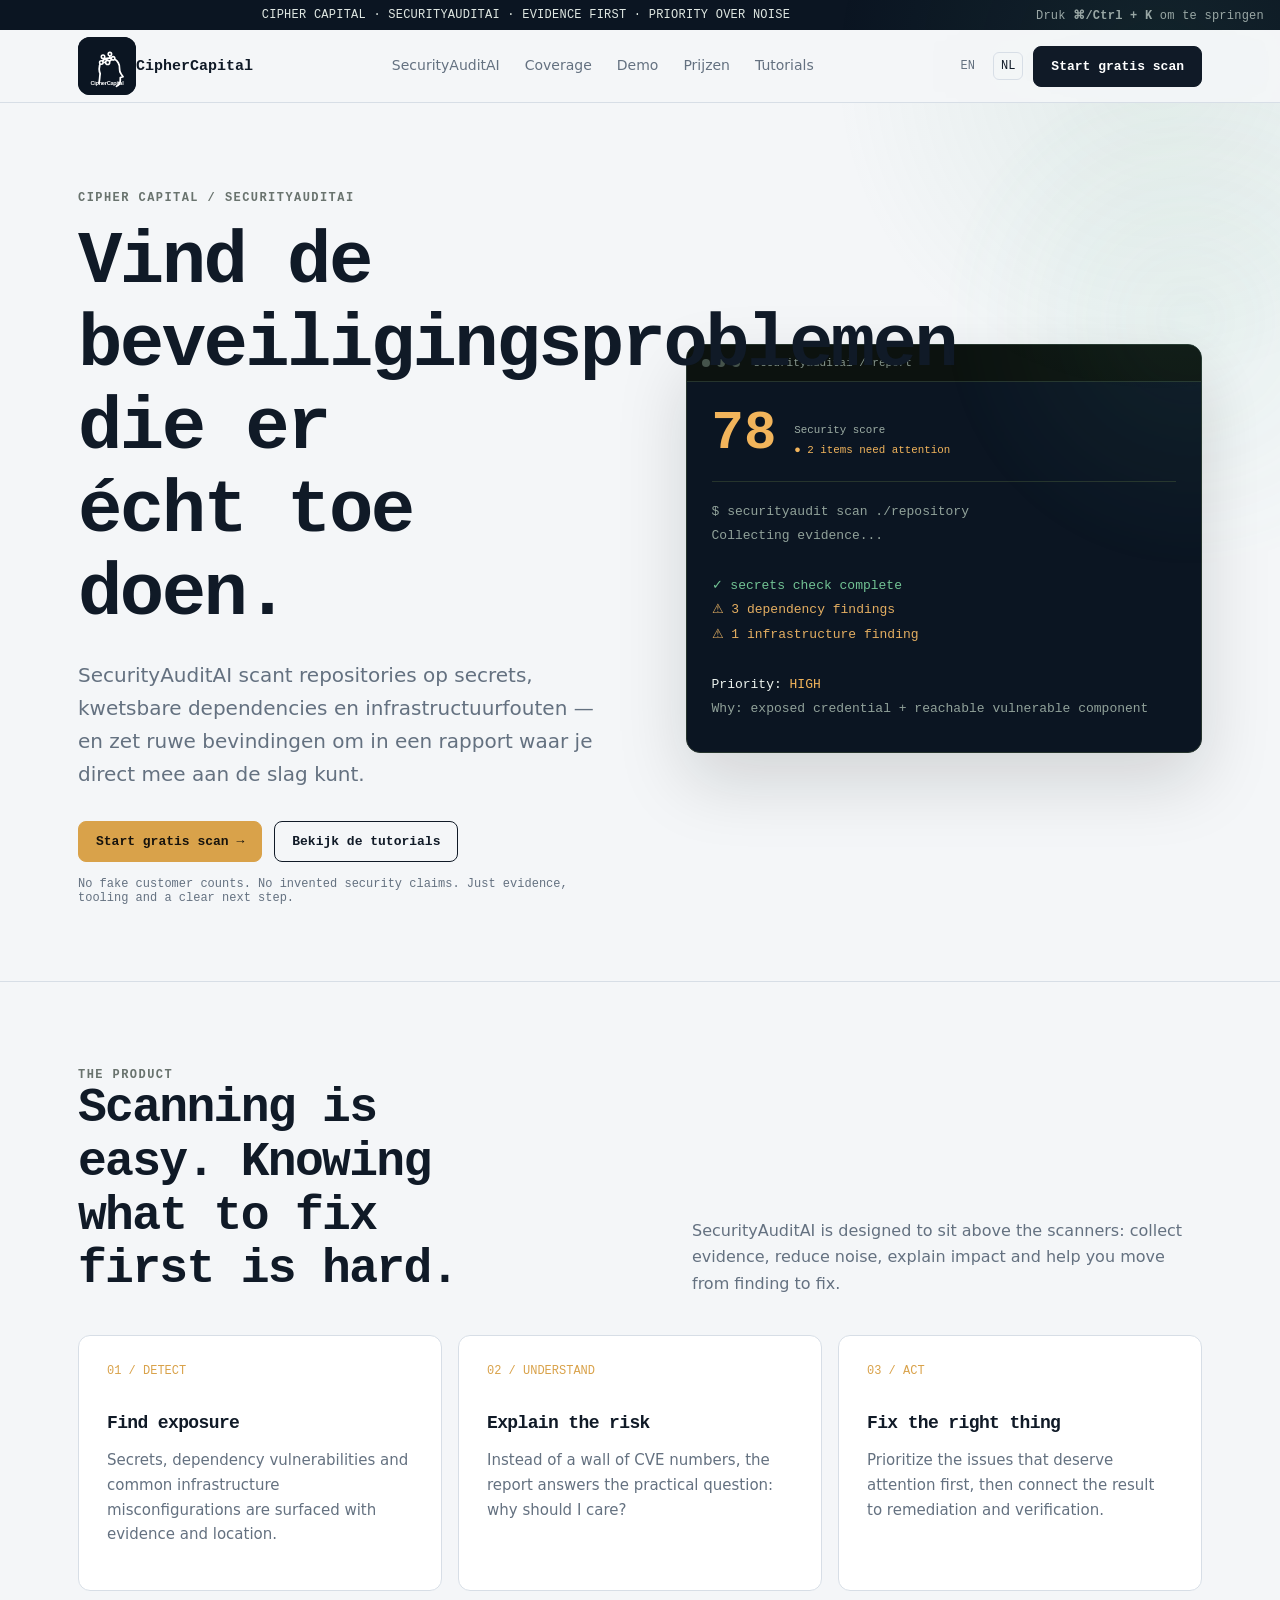
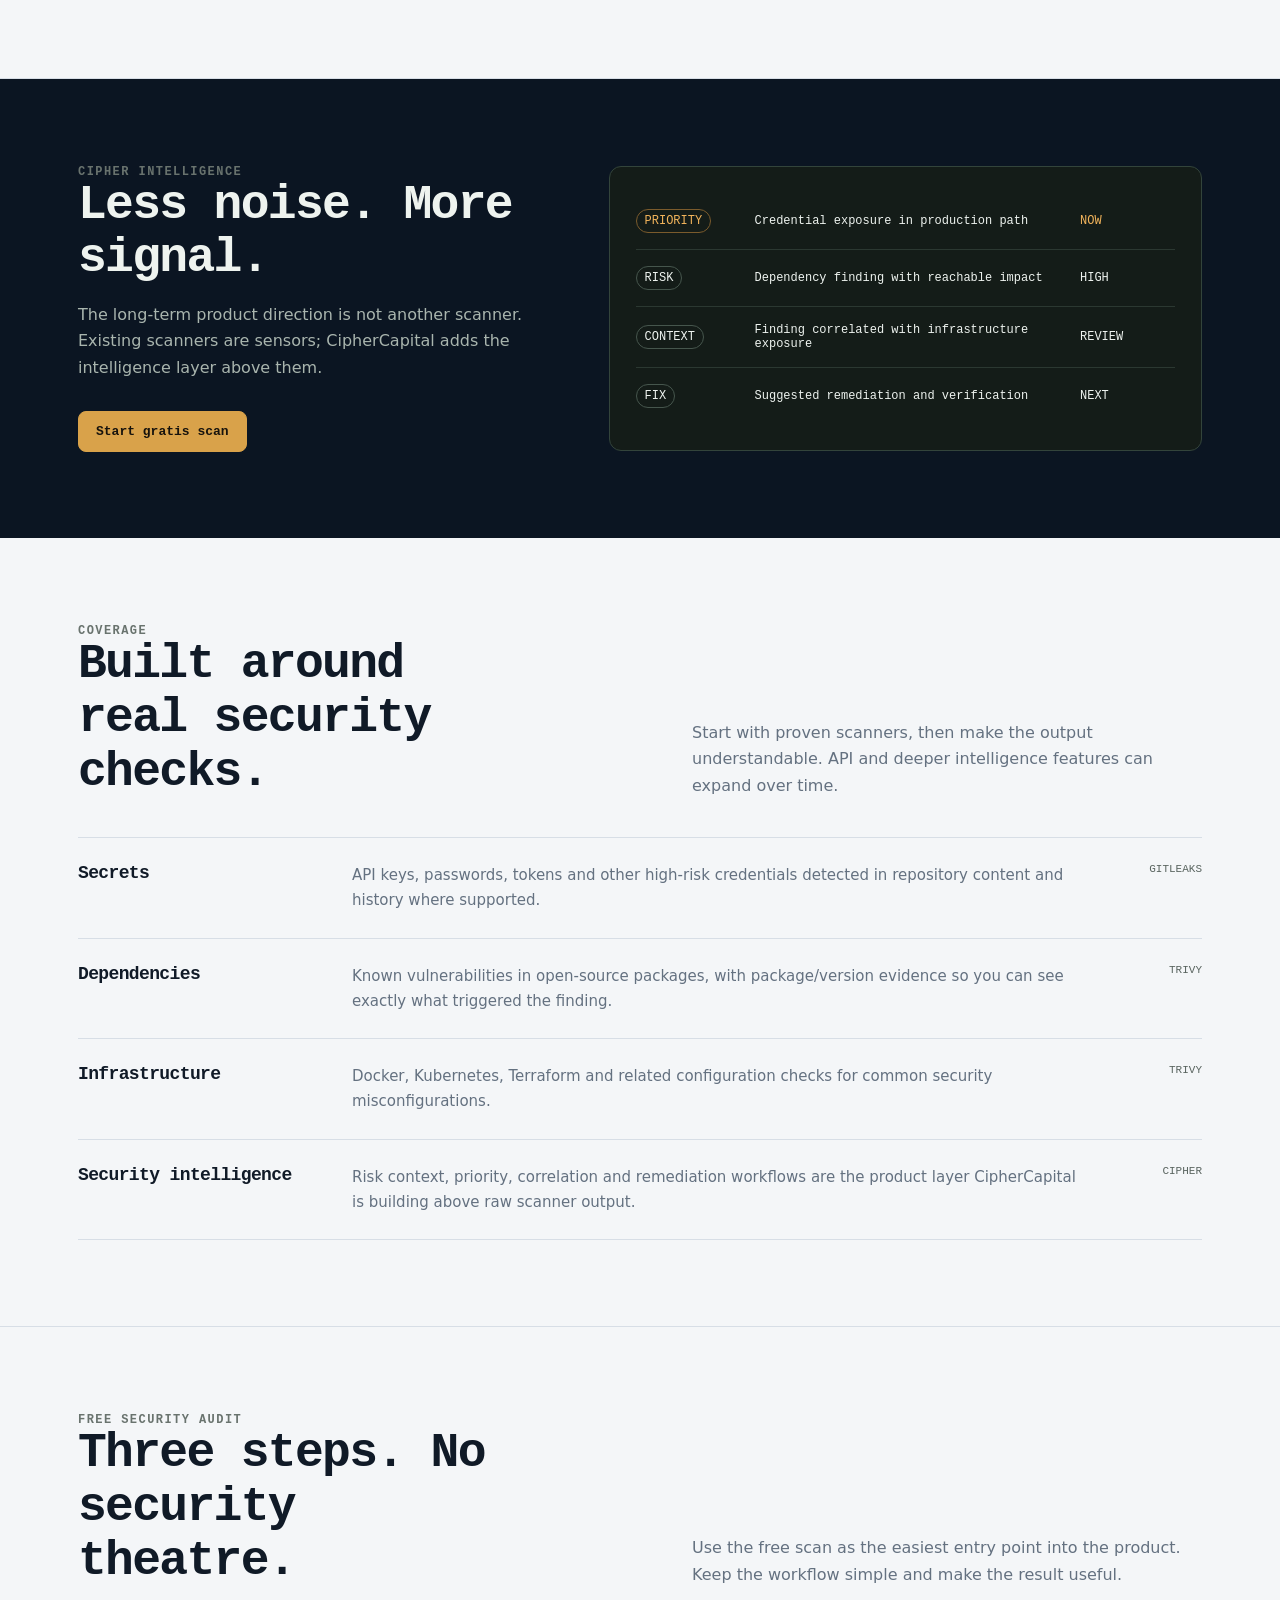
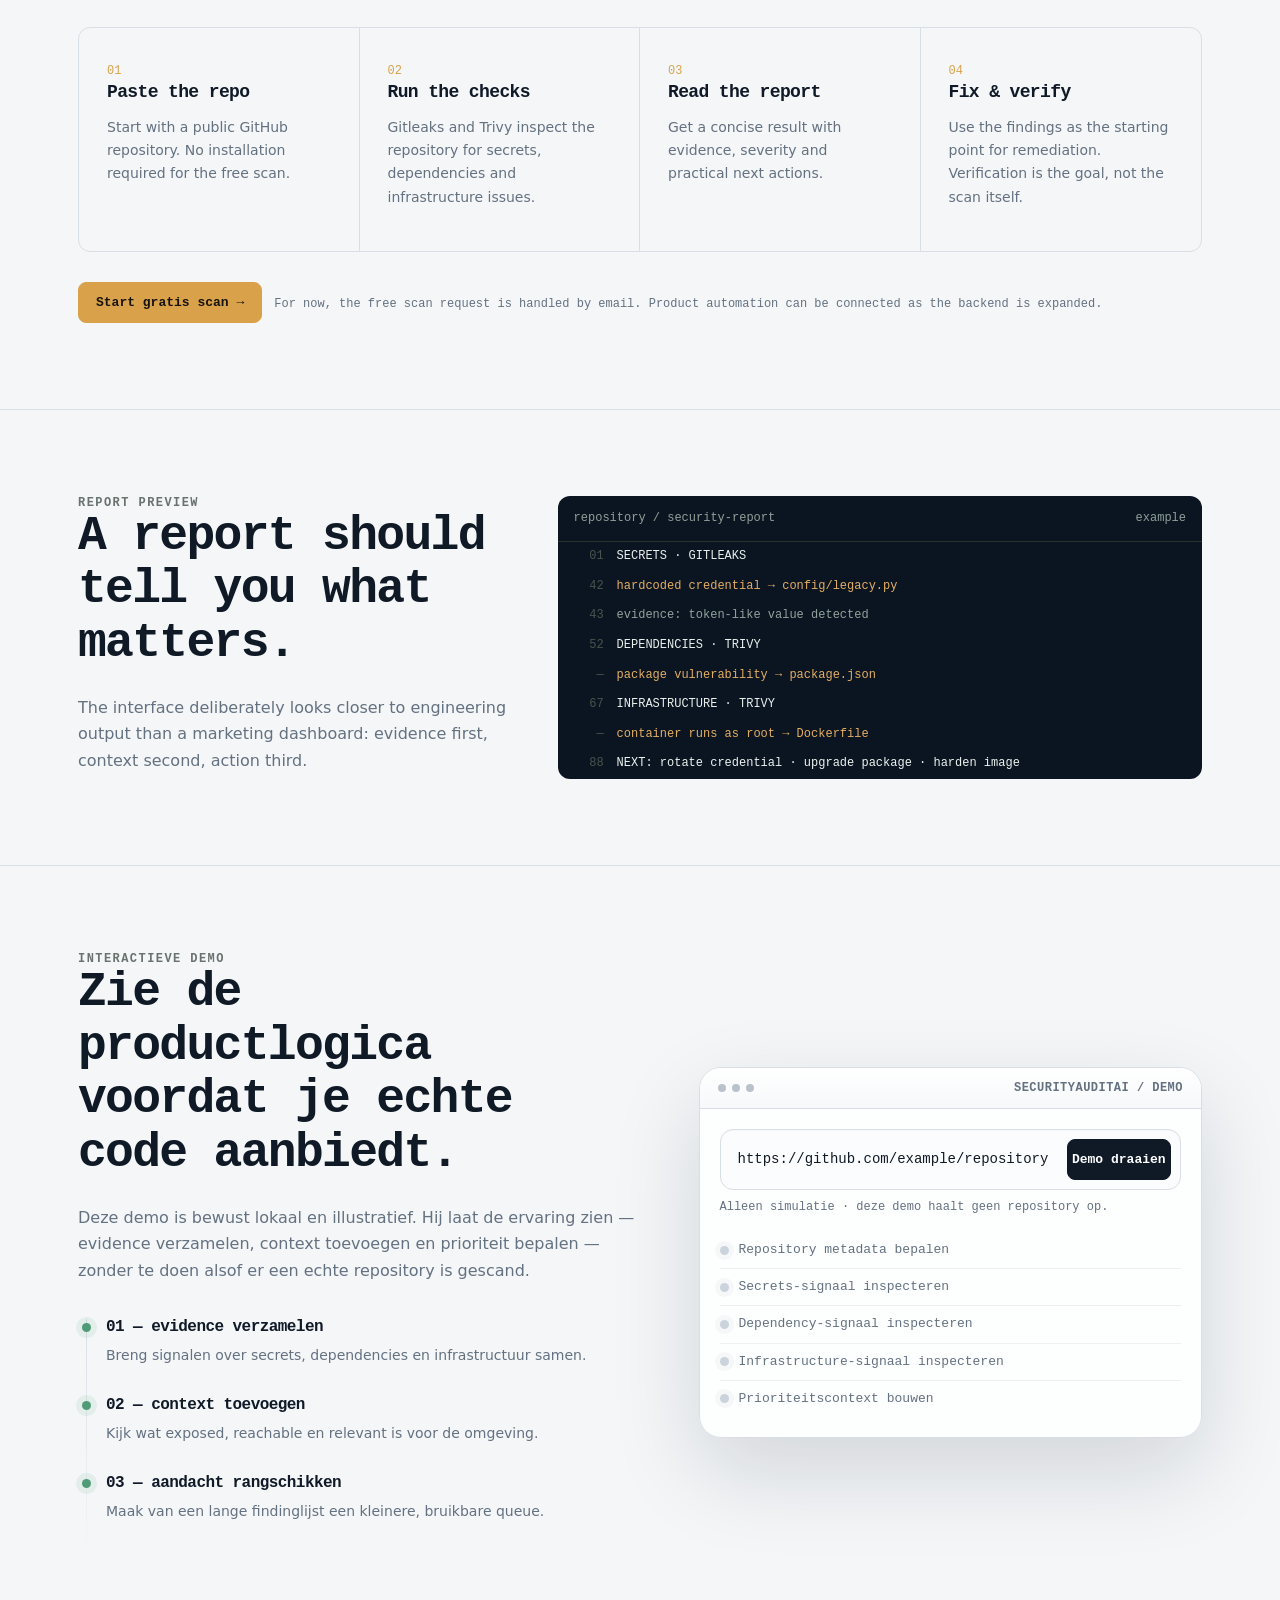
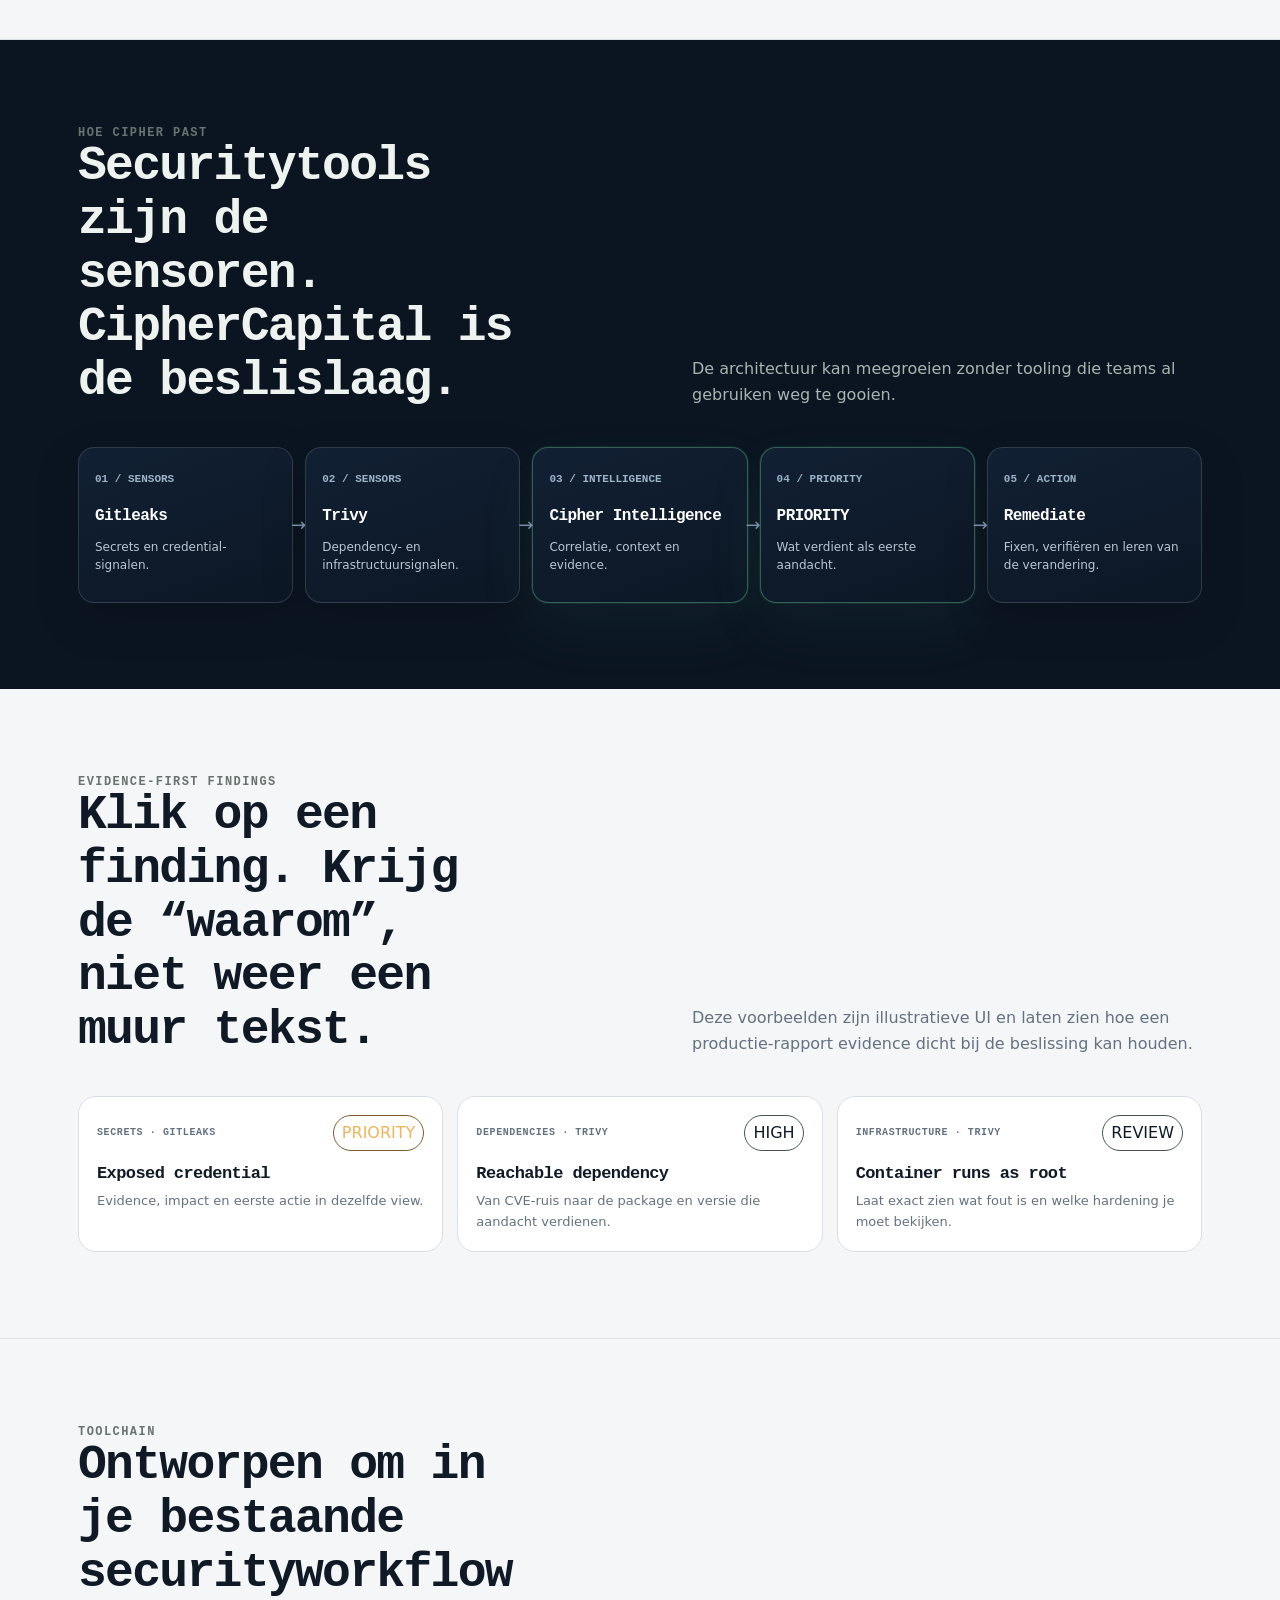
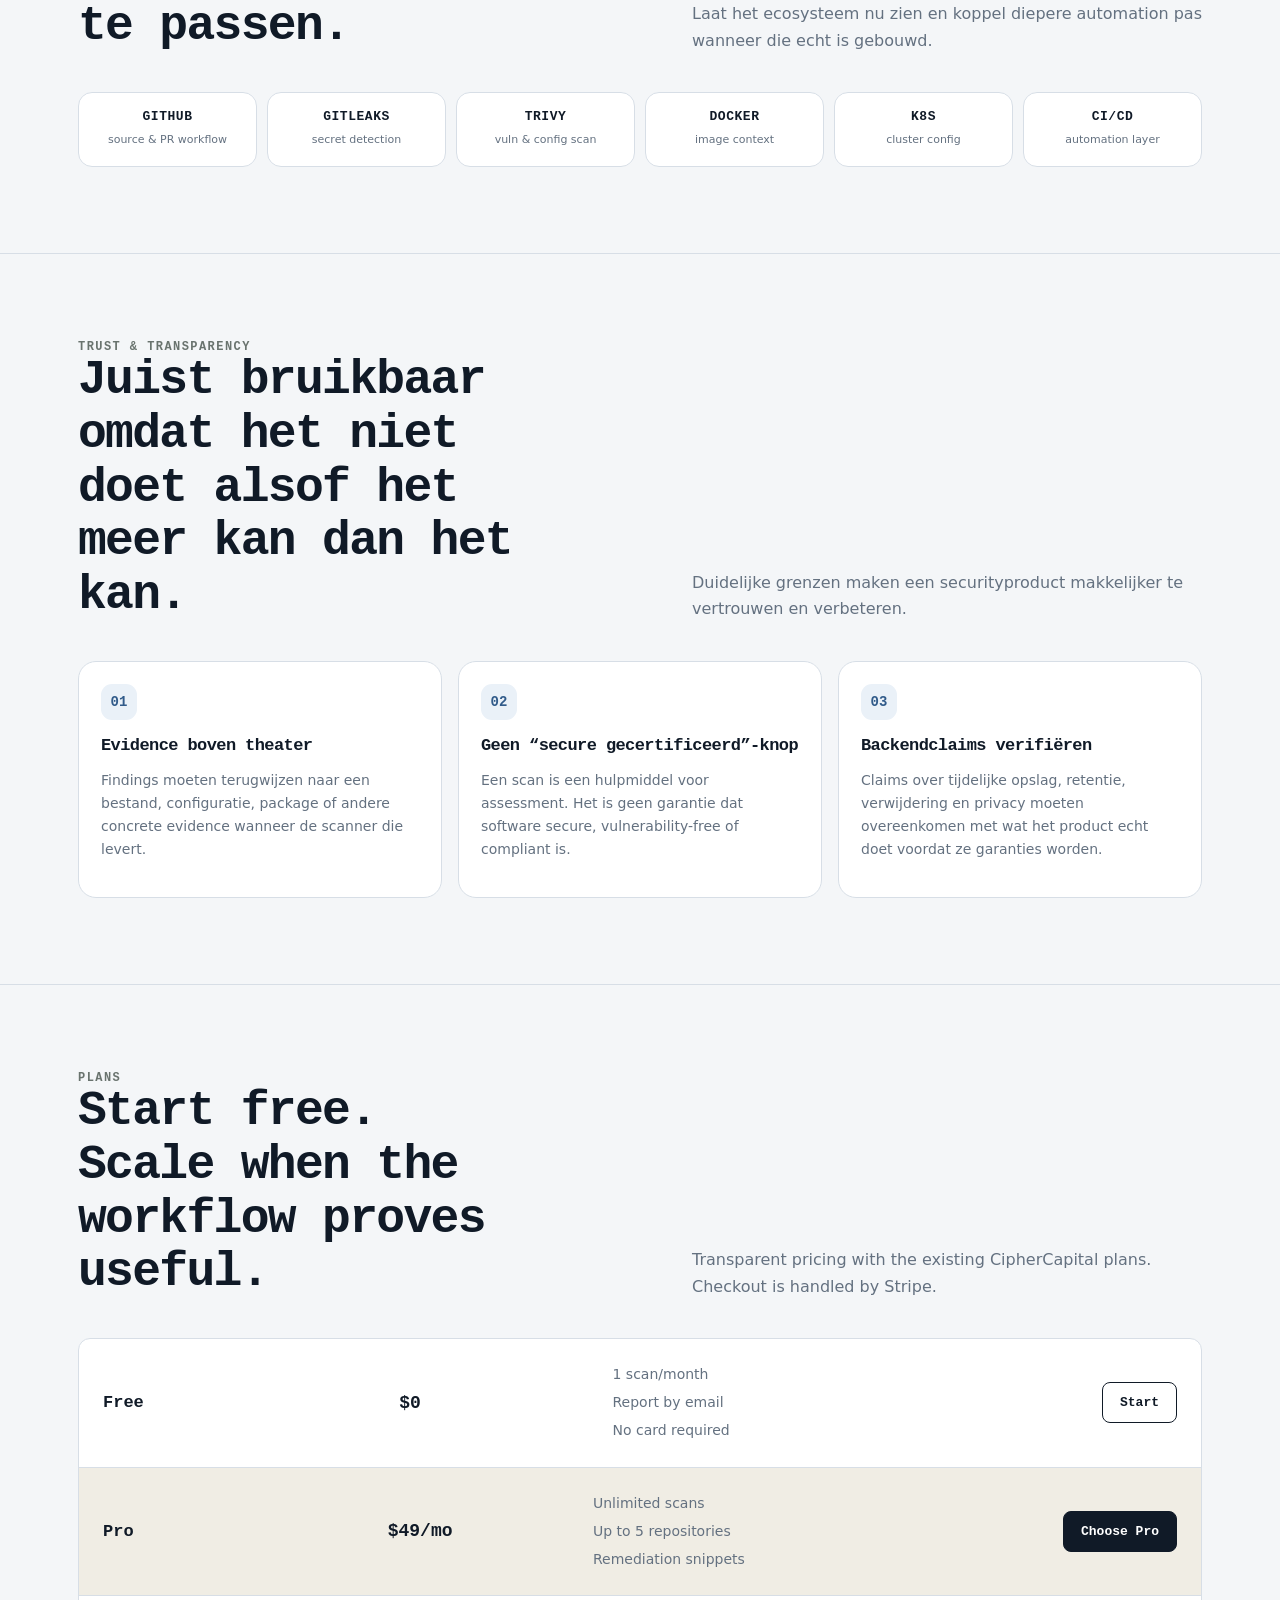
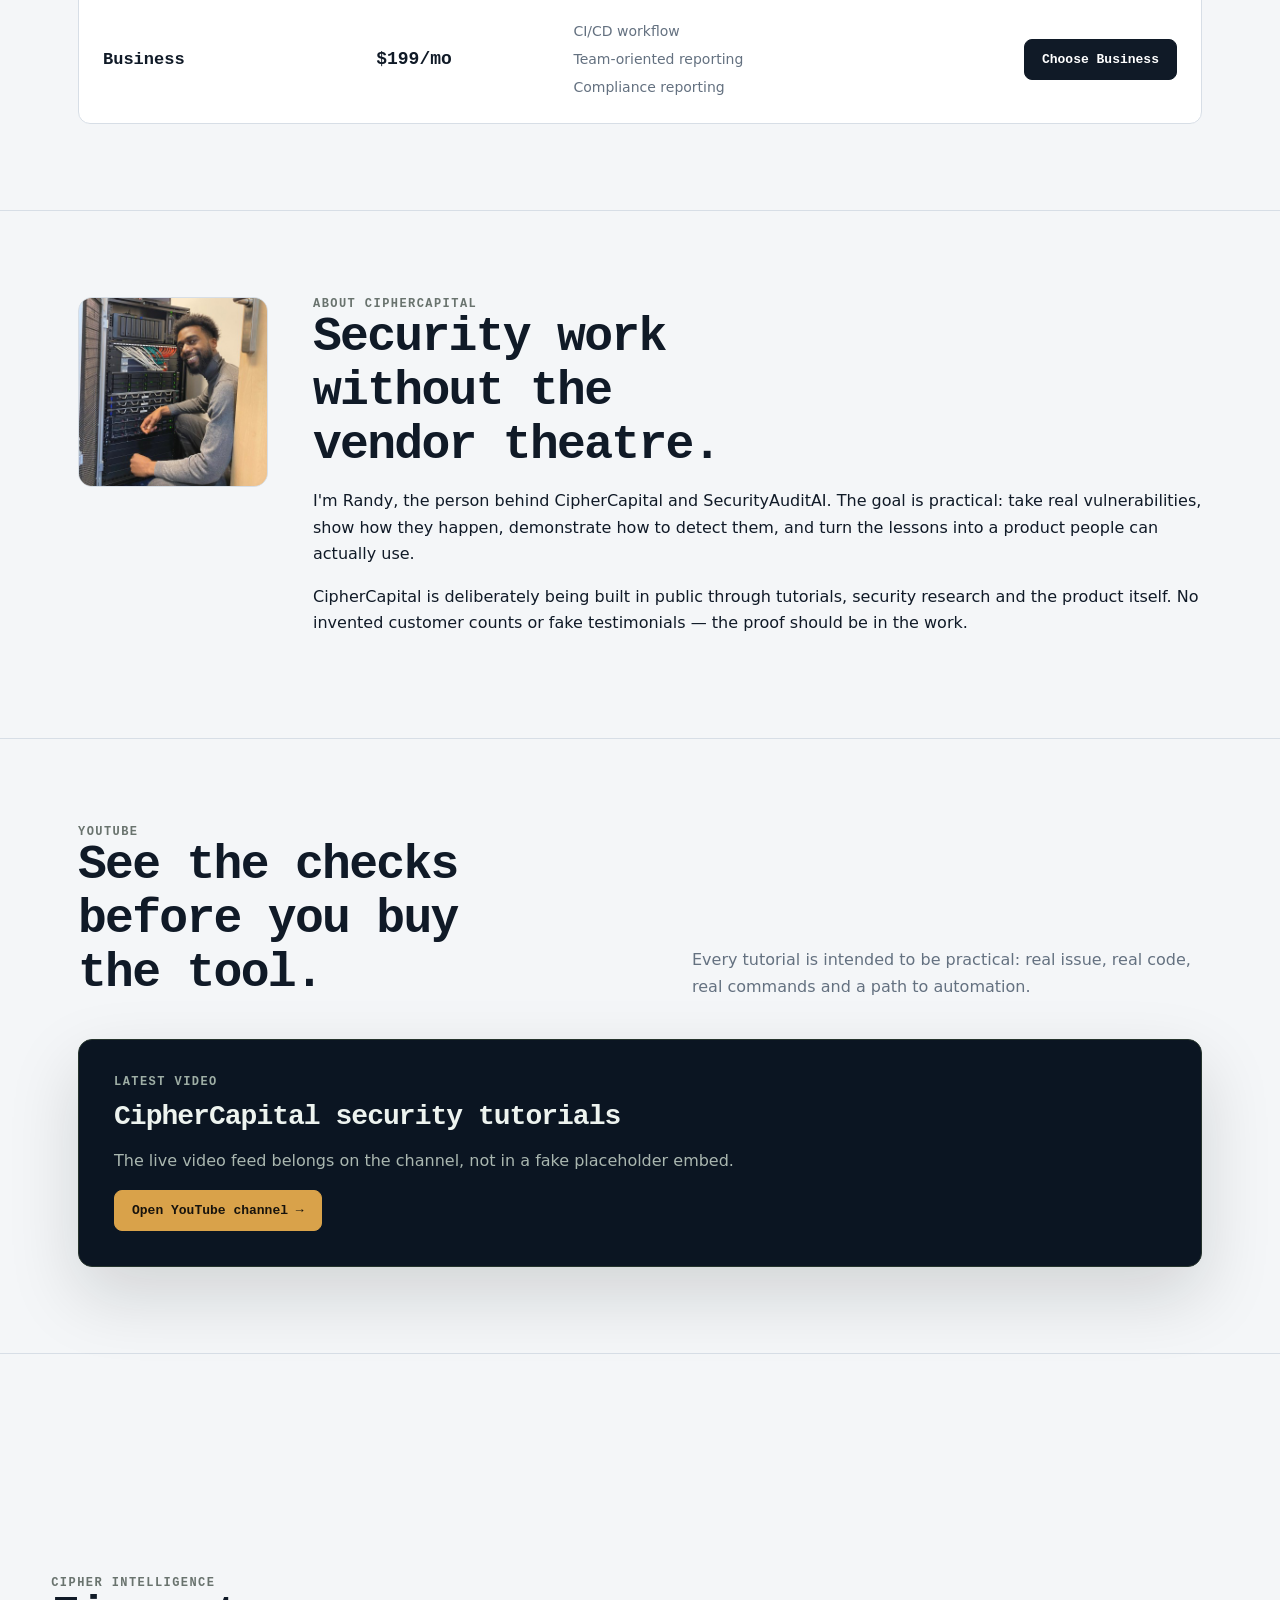
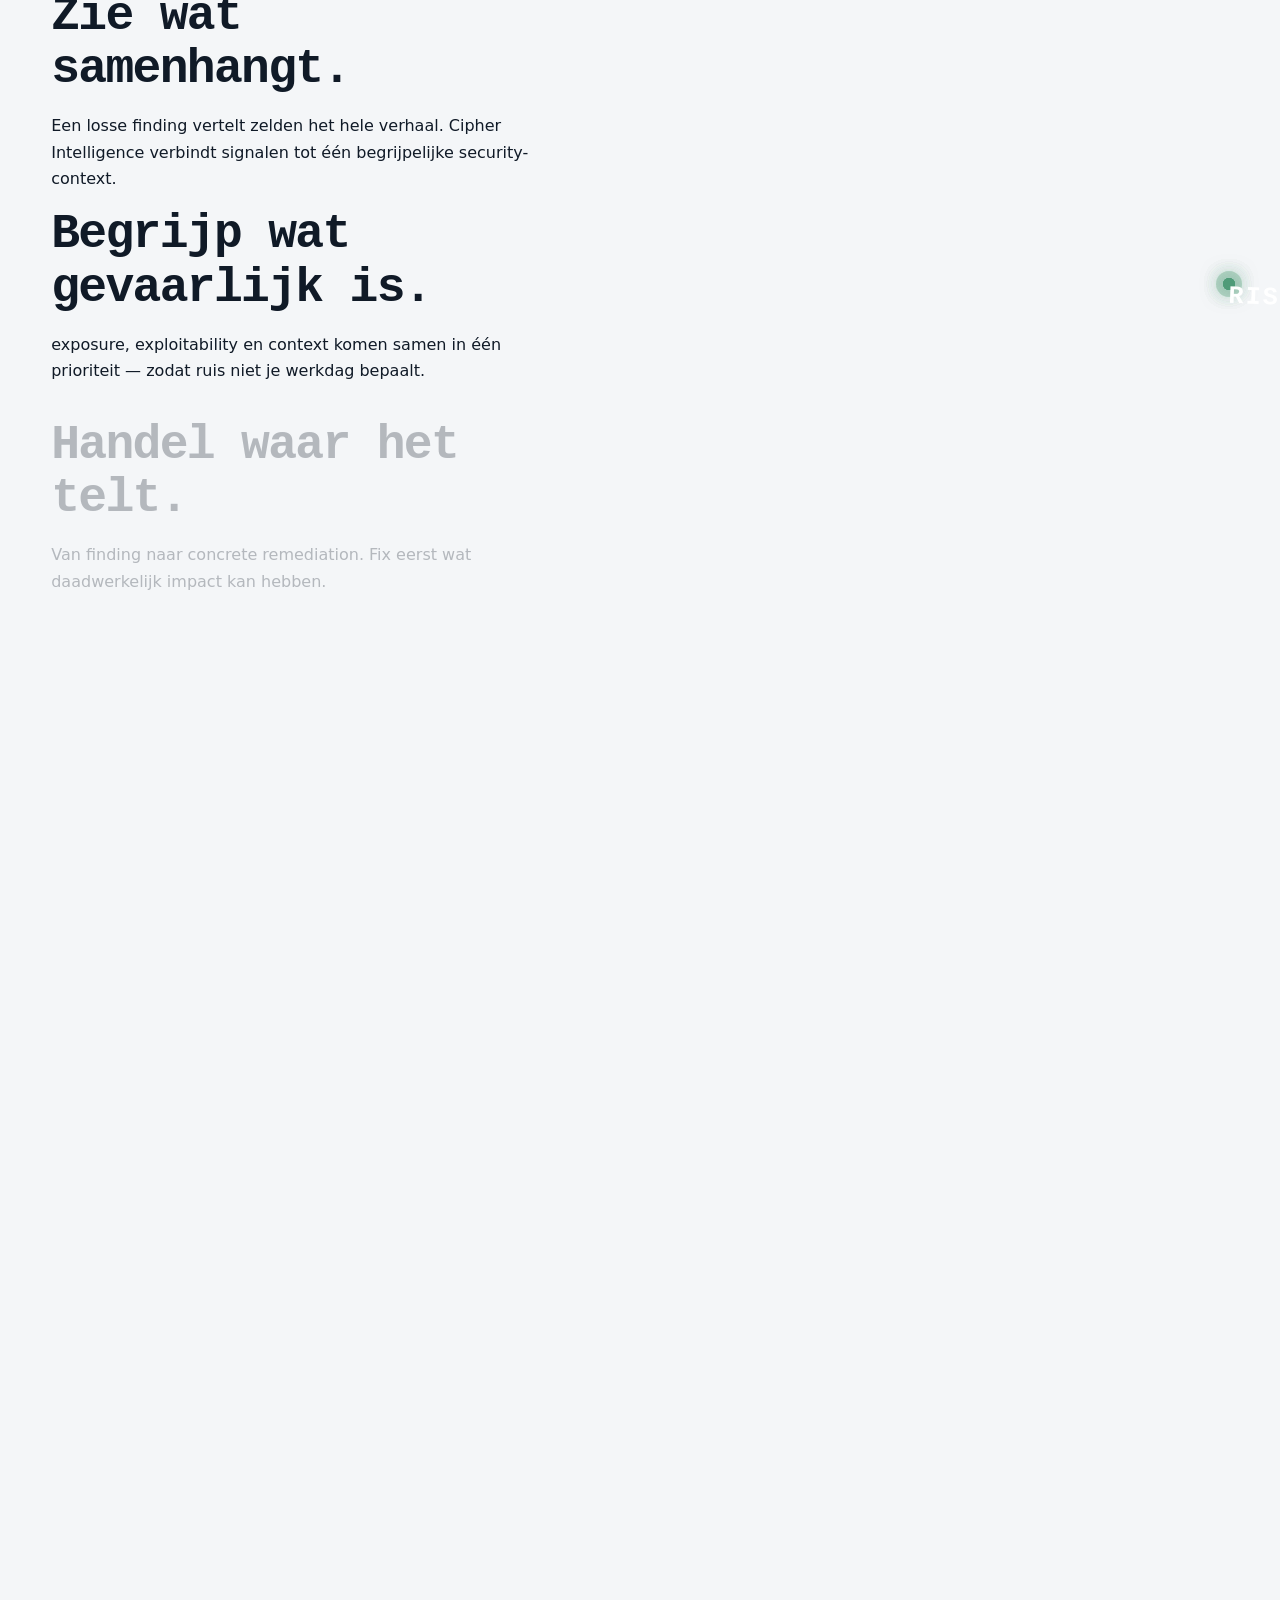
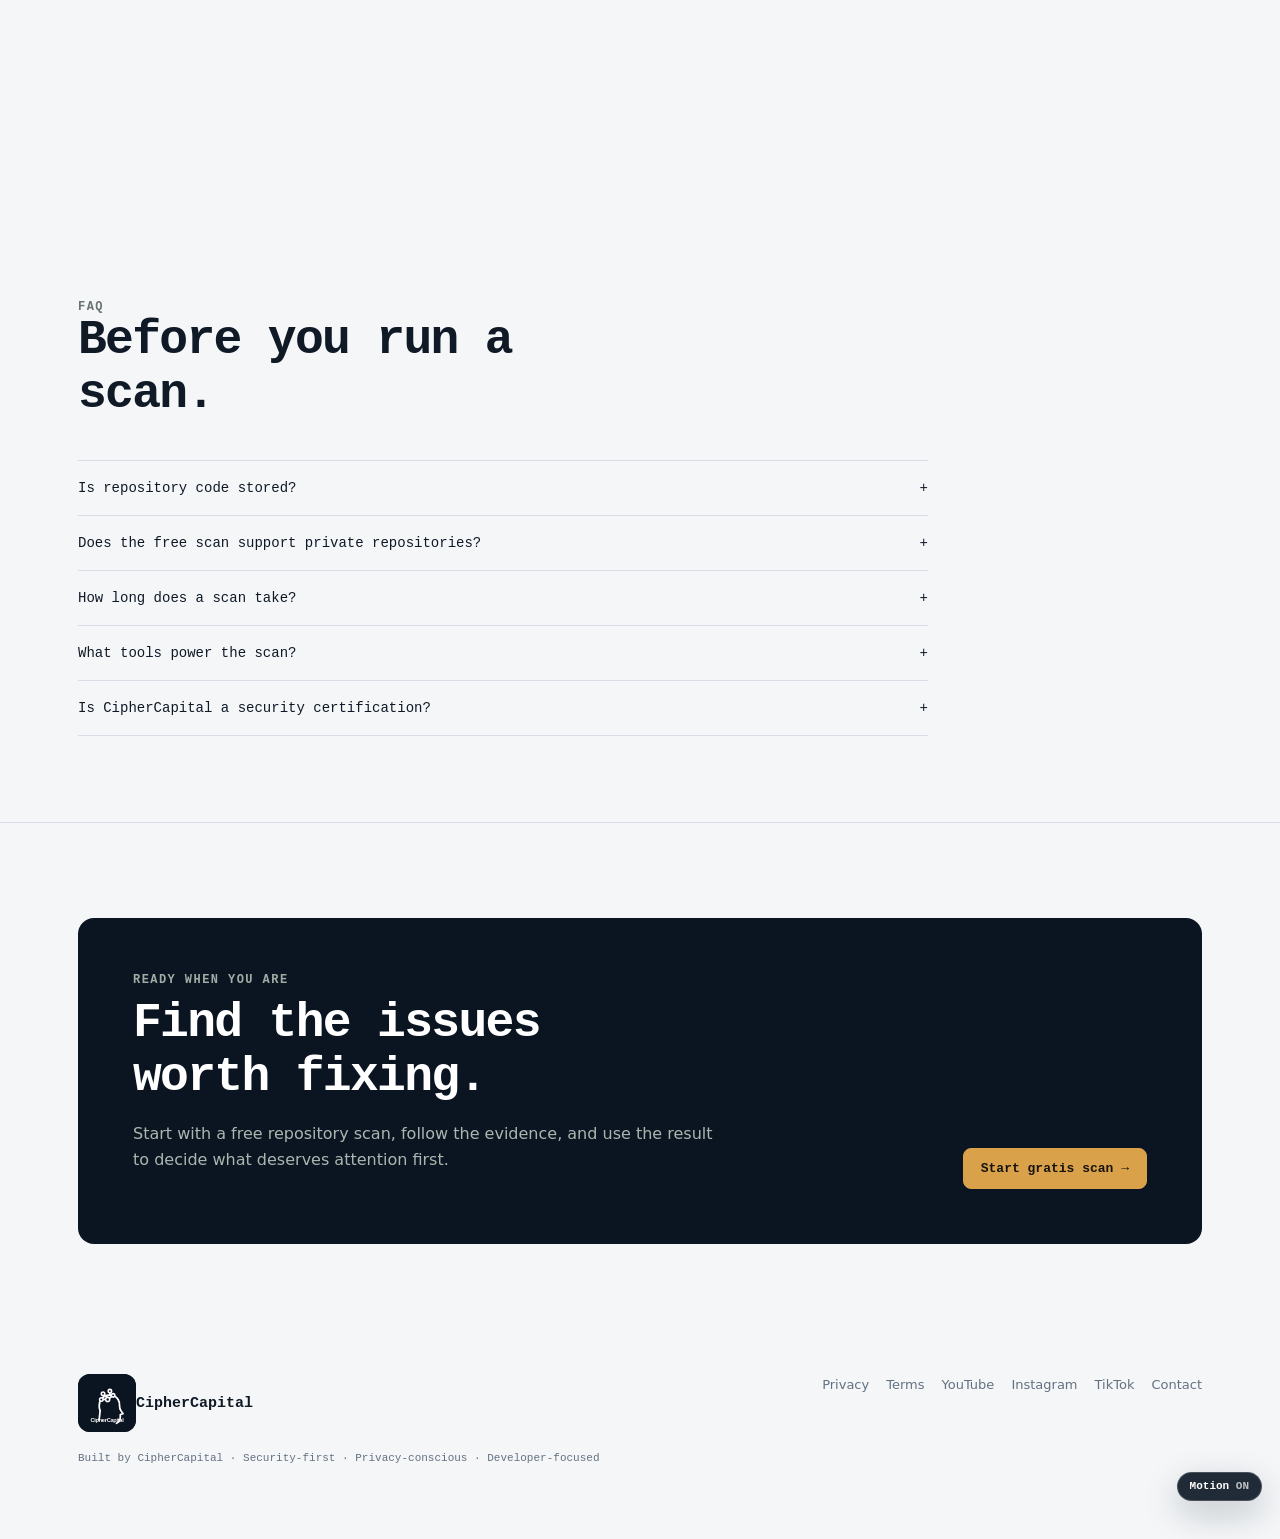
==== commit 423f51c9: "Add files via upload" ====
--- a/nl/index.html
+++ b/nl/index.html
@@ -3,19 +3,19 @@
 <head>
 <meta charset="utf-8"><meta name="viewport" content="width=device-width,initial-scale=1">
 <title>CipherCapital — Security intelligence die vindt wat telt</title><meta name="description" content="SecurityAuditAI vindt gelekte secrets, kwetsbare dependencies en infrastructuurproblemen — en helpt je bepalen wat als eerste telt.">
-<meta name="theme-color" content="#0b1522"><link rel="icon" href="https://raw.githubusercontent.com/randysimpey/ciphercapital-hub/main/assets/logo.png" type="image/png">
-<link rel="stylesheet" href="../assets/styles.css?v=2">
+<meta name="theme-color" content="#0b1522"><link rel="icon" href="../assets/favicon.svg" type="image/svg+xml">
+<link rel="preload" as="image" href="../assets/logo.svg"><link rel="stylesheet" href="../assets/styles.css?v=final4">
 <link rel="alternate" hreflang="en" href="https://randysimpey.github.io/ciphercapital-hub/">
 <link rel="alternate" hreflang="nl" href="https://randysimpey.github.io/ciphercapital-hub/nl/">
 
 <link rel="canonical" href="https://randysimpey.github.io/ciphercapital-hub/nl/">
-<meta property="og:type" content="website"><meta property="og:title" content="CipherCapital — Security intelligence die vindt wat telt"><meta property="og:description" content="SecurityAuditAI vindt gelekte secrets, kwetsbare dependencies en infrastructuurproblemen — en helpt je bepalen wat als eerste telt."><meta property="og:url" content="https://randysimpey.github.io/ciphercapital-hub/nl/"><meta property="og:image" content="https://raw.githubusercontent.com/randysimpey/ciphercapital-hub/main/assets/logo.png">
-<meta name="twitter:card" content="summary"><meta name="twitter:title" content="CipherCapital — Security intelligence die vindt wat telt"><meta name="twitter:description" content="SecurityAuditAI vindt gelekte secrets, kwetsbare dependencies en infrastructuurproblemen — en helpt je bepalen wat als eerste telt."><meta name="twitter:image" content="https://raw.githubusercontent.com/randysimpey/ciphercapital-hub/main/assets/logo.png">
+<meta property="og:type" content="website"><meta property="og:title" content="CipherCapital — Security intelligence die vindt wat telt"><meta property="og:description" content="SecurityAuditAI vindt gelekte secrets, kwetsbare dependencies en infrastructuurproblemen — en helpt je bepalen wat als eerste telt."><meta property="og:url" content="https://randysimpey.github.io/ciphercapital-hub/nl/"><meta property="og:image" content="../assets/logo.svg">
+<meta name="twitter:card" content="summary"><meta name="twitter:title" content="CipherCapital — Security intelligence die vindt wat telt"><meta name="twitter:description" content="SecurityAuditAI vindt gelekte secrets, kwetsbare dependencies en infrastructuurproblemen — en helpt je bepalen wat als eerste telt."><meta name="twitter:image" content="../assets/logo.svg">
 </head>
 <body>
 <div class="topbar">CIPHER CAPITAL · SECURITYAUDITAI · EVIDENCE FIRST · PRIORITY OVER NOISE <span style="float:right;opacity:.7">Druk <b>⌘/Ctrl + K</b> om te springen</span></div>
 <header class="site"><div class="wrap nav">
-<a class="brand" href="../"><img src="../https://raw.githubusercontent.com/randysimpey/ciphercapital-hub/main/assets/logo.png" alt="">CipherCapital</a>
+<a class="brand" href="../"><img src="../assets/logo.svg" alt="">CipherCapital</a>
 <nav class="navlinks"><a href="#product">SecurityAuditAI</a><a href="#coverage">Coverage</a><a href="#demo">Demo</a><a href="#pricing">Prijzen</a><a href="#tutorial">Tutorials</a></nav>
 <div class="actions"><a class="lang " href="../">EN</a><a class="lang active" href="./">NL</a><a class="btn btn-dark" href="#scan">Start gratis scan</a></div>
 </div></header>
@@ -165,6 +165,6 @@
 
 
 </main>
-<footer><div class="wrap"><div class="footer"><a class="brand" href="#"><img src="../https://raw.githubusercontent.com/randysimpey/ciphercapital-hub/main/assets/logo.png" alt="">CipherCapital</a><div class="footerlinks"><a href="../privacy.html">Privacy</a><a href="../terms.html">Terms</a><a href="https://www.youtube.com/@CipherCapitalCap">YouTube</a><a href="https://instagram.com/ciphercapitalreall">Instagram</a><a href="https://tiktok.com/@ciphercapital">TikTok</a><a href="mailto:secrapports@outlook.com">Contact</a></div></div><div class="legal">Built by CipherCapital · Security-first · Privacy-conscious · Developer-focused</div></div></footer>
-<script src="../assets/cipher-motion.js"></script>
+<footer><div class="wrap"><div class="footer"><a class="brand" href="#"><img src="../assets/logo.svg" alt="">CipherCapital</a><div class="footerlinks"><a href="../privacy.html">Privacy</a><a href="../terms.html">Terms</a><a href="https://www.youtube.com/@CipherCapitalCap">YouTube</a><a href="https://instagram.com/ciphercapitalreall">Instagram</a><a href="https://tiktok.com/@ciphercapital">TikTok</a><a href="mailto:secrapports@outlook.com">Contact</a></div></div><div class="legal">Built by CipherCapital · Security-first · Privacy-conscious · Developer-focused</div></div></footer>
+<script defer src="../assets/cipher-motion.js?v=final4"></script>
 </body></html>
--- a/assets/styles.css
+++ b/assets/styles.css
@@ -581,3 +581,63 @@
   backdrop-filter:blur(18px) saturate(130%);
   -webkit-backdrop-filter:blur(18px) saturate(130%);
 }
+
+/* =========================================================
+   FINAL MOTION / PRODUCT POLISH
+   ========================================================= */
+:root{--cc-ease:cubic-bezier(.22,1,.36,1);--cc-soft:cubic-bezier(.16,1,.3,1)}
+body{overflow-x:clip}
+.site{transition:background .5s var(--cc-ease),box-shadow .5s var(--cc-ease),transform .5s var(--cc-ease)}
+.brand img{background:#0b1522;object-fit:cover;border-radius:12px;transition:transform .55s var(--cc-ease),box-shadow .55s var(--cc-ease)}
+.brand:hover img{transform:translateY(-2px) rotate(-1.5deg) scale(1.015);box-shadow:0 13px 30px rgba(11,21,34,.16)}
+
+/* Hero choreography */
+.hero .eyebrow,.hero h1,.hero .lead,.hero .ctas,.hero .micro,.hero .hero-visual{opacity:0;transform:translateY(28px);animation:ccIn 1s var(--cc-ease) forwards}
+.hero .eyebrow{animation-delay:.05s}.hero h1{animation-delay:.12s}.hero .lead{animation-delay:.22s}.hero .ctas{animation-delay:.31s}.hero .micro{animation-delay:.38s}.hero .hero-visual{animation-delay:.16s}
+@keyframes ccIn{to{opacity:1;transform:none}}
+
+/* Scroll reveals */
+.reveal,.reveal-left,.reveal-right,.reveal-scale{opacity:0;will-change:transform,opacity;transition:opacity .9s var(--cc-ease),transform 1s var(--cc-ease)}
+.reveal{transform:translateY(42px)}.reveal-left{transform:translateX(-48px)}.reveal-right{transform:translateX(48px)}.reveal-scale{transform:scale(.92)}
+.reveal.in,.reveal-left.in,.reveal-right.in,.reveal-scale.in,.is-visible{opacity:1!important;transform:none!important}
+.stagger > *{opacity:0;transform:translateY(24px);transition:opacity .75s var(--cc-ease),transform .85s var(--cc-ease)}
+.stagger.is-visible > *,.stagger.in > *{opacity:1;transform:none}.stagger > *:nth-child(1){transition-delay:.04s}.stagger > *:nth-child(2){transition-delay:.11s}.stagger > *:nth-child(3){transition-delay:.18s}.stagger > *:nth-child(4){transition-delay:.25s}.stagger > *:nth-child(5){transition-delay:.32s}
+
+/* Apple-like ambient light + cursor light */
+.hero:after,.section.dark:after{content:"";position:absolute;pointer-events:none;width:42vw;height:42vw;max-width:720px;max-height:720px;border-radius:50%;background:radial-gradient(circle,rgba(98,194,155,.10),transparent 68%);filter:blur(8px);opacity:.75;animation:ccPulse 9s ease-in-out infinite}
+.hero:after{right:-14vw;top:4vw}.section.dark:after{left:-18vw;bottom:-18vw;background:radial-gradient(circle,rgba(98,194,155,.07),transparent 68%)}
+@keyframes ccPulse{50%{transform:scale(1.08);opacity:1}}
+.card,.price-card,.integration,.finding-card,.trust-card,.about-grid,.report-preview{transform-style:preserve-3d}
+.card:hover,.price-card:hover,.integration:hover,.finding-card:hover,.trust-card:hover{box-shadow:0 28px 72px rgba(11,21,34,.12)}
+.card:before,.price-card:before,.finding-card:before,.trust-card:before{content:"";position:absolute;inset:0;border-radius:inherit;pointer-events:none;background:radial-gradient(220px circle at var(--ccx,50%) var(--ccy,0%),rgba(98,194,155,.10),transparent 62%);opacity:0;transition:opacity .35s ease}.card:hover:before,.price-card:hover:before,.finding-card:hover:before,.trust-card:hover:before{opacity:1}
+
+/* Hero dashboard / report depth */
+.hero-dashboard,.report-preview,.report-window{transition:transform .7s var(--cc-ease),box-shadow .7s var(--cc-ease)}
+.hero-dashboard:hover,.report-preview:hover,.report-window:hover{box-shadow:0 45px 120px rgba(11,21,34,.18)}
+
+/* Scanline and progress */
+.scroll-progress{position:fixed!important;left:0;top:0;width:0;height:2px;background:linear-gradient(90deg,#62c29b,#e9b45d);box-shadow:0 0 16px rgba(98,194,155,.4);z-index:10002}
+
+/* Sticky story polish */
+.cipher-story__sticky{backdrop-filter:saturate(110%)}
+.cipher-story__step{transition:opacity .7s var(--cc-ease),transform .7s var(--cc-ease),filter .7s ease}
+.cipher-story__step:not(.is-active){filter:blur(.2px)}
+.cipher-core{box-shadow:0 35px 100px rgba(11,21,34,.30),inset 0 0 30px rgba(98,194,155,.13);transition:transform .8s var(--cc-ease),box-shadow .8s var(--cc-ease)}
+.cipher-orbit{box-shadow:0 0 30px rgba(98,194,155,.04)}
+
+/* Button micro-interaction */
+.btn{position:relative;overflow:hidden}.btn:after{content:"";position:absolute;top:-140%;left:-25%;width:20%;height:380%;background:linear-gradient(90deg,transparent,rgba(255,255,255,.27),transparent);transform:rotate(18deg);transition:left .8s var(--cc-ease);pointer-events:none}.btn:hover:after{left:125%}
+
+/* Timeline / coverage visual lift */
+.timeline-item{transition:transform .55s var(--cc-ease)}.timeline-item:hover{transform:translateX(7px)}
+
+/* Better mobile motion */
+@media(max-width:800px){
+  .hero .hero-visual{animation-delay:.25s}
+  .hero{min-height:auto}
+  .cipher-story{min-height:190vh}
+}
+@media(prefers-reduced-motion:reduce){
+  *,*::before,*::after{animation-duration:.01ms!important;animation-iteration-count:1!important;transition-duration:.01ms!important;scroll-behavior:auto!important}
+  .hero .eyebrow,.hero h1,.hero .lead,.hero .ctas,.hero .micro,.hero .hero-visual{opacity:1;transform:none}
+}
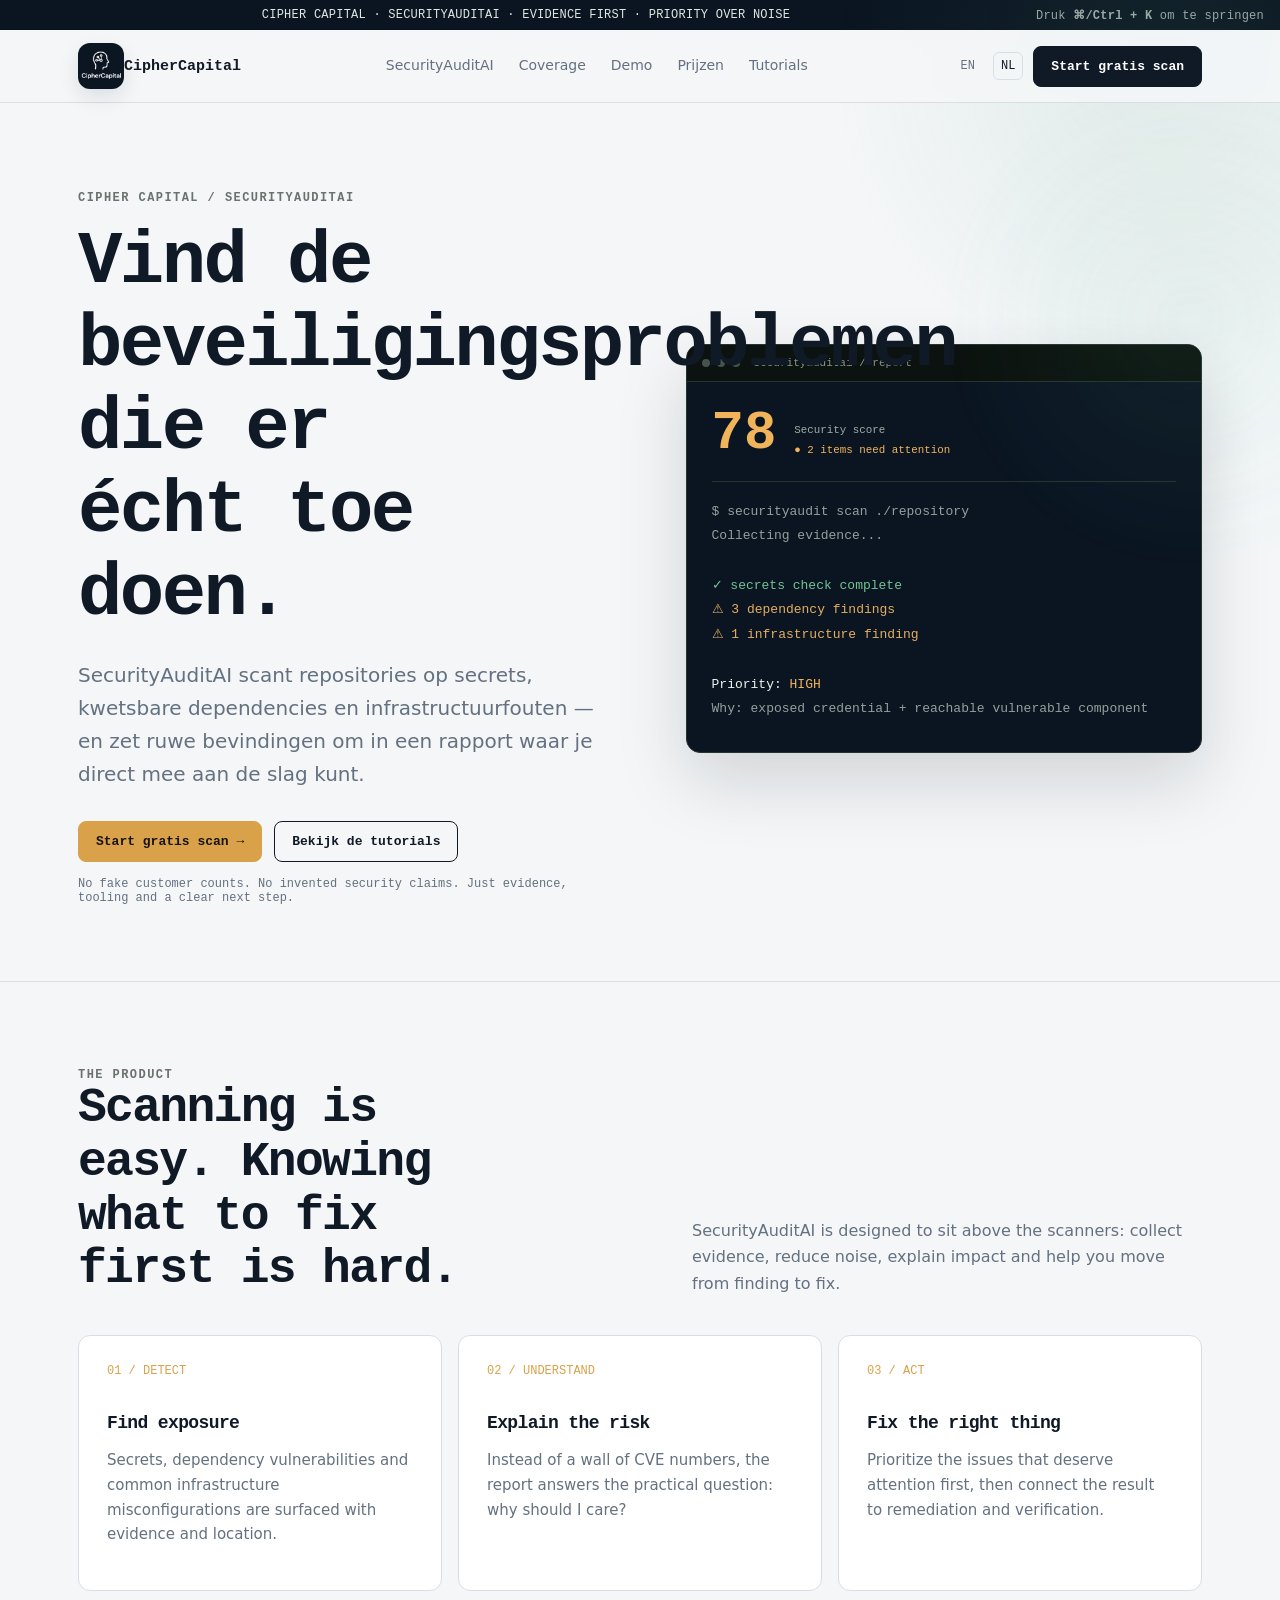
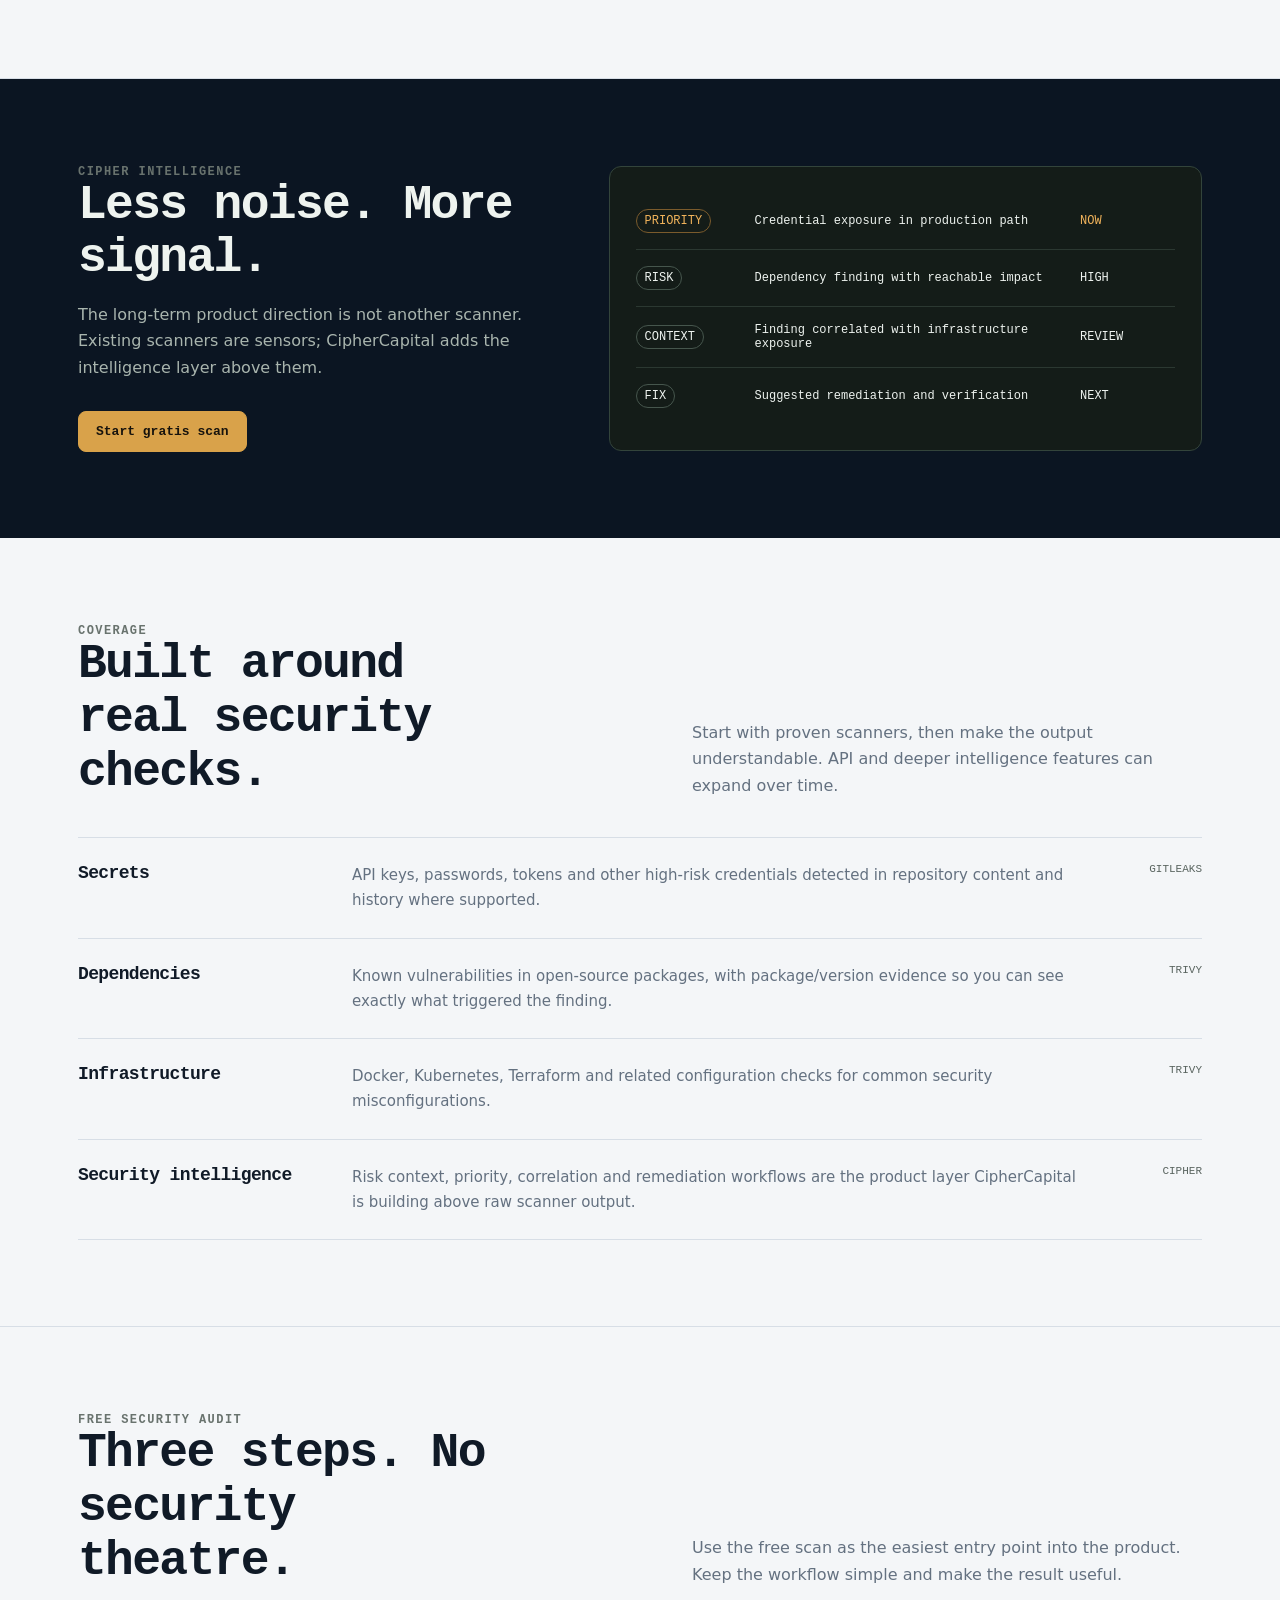
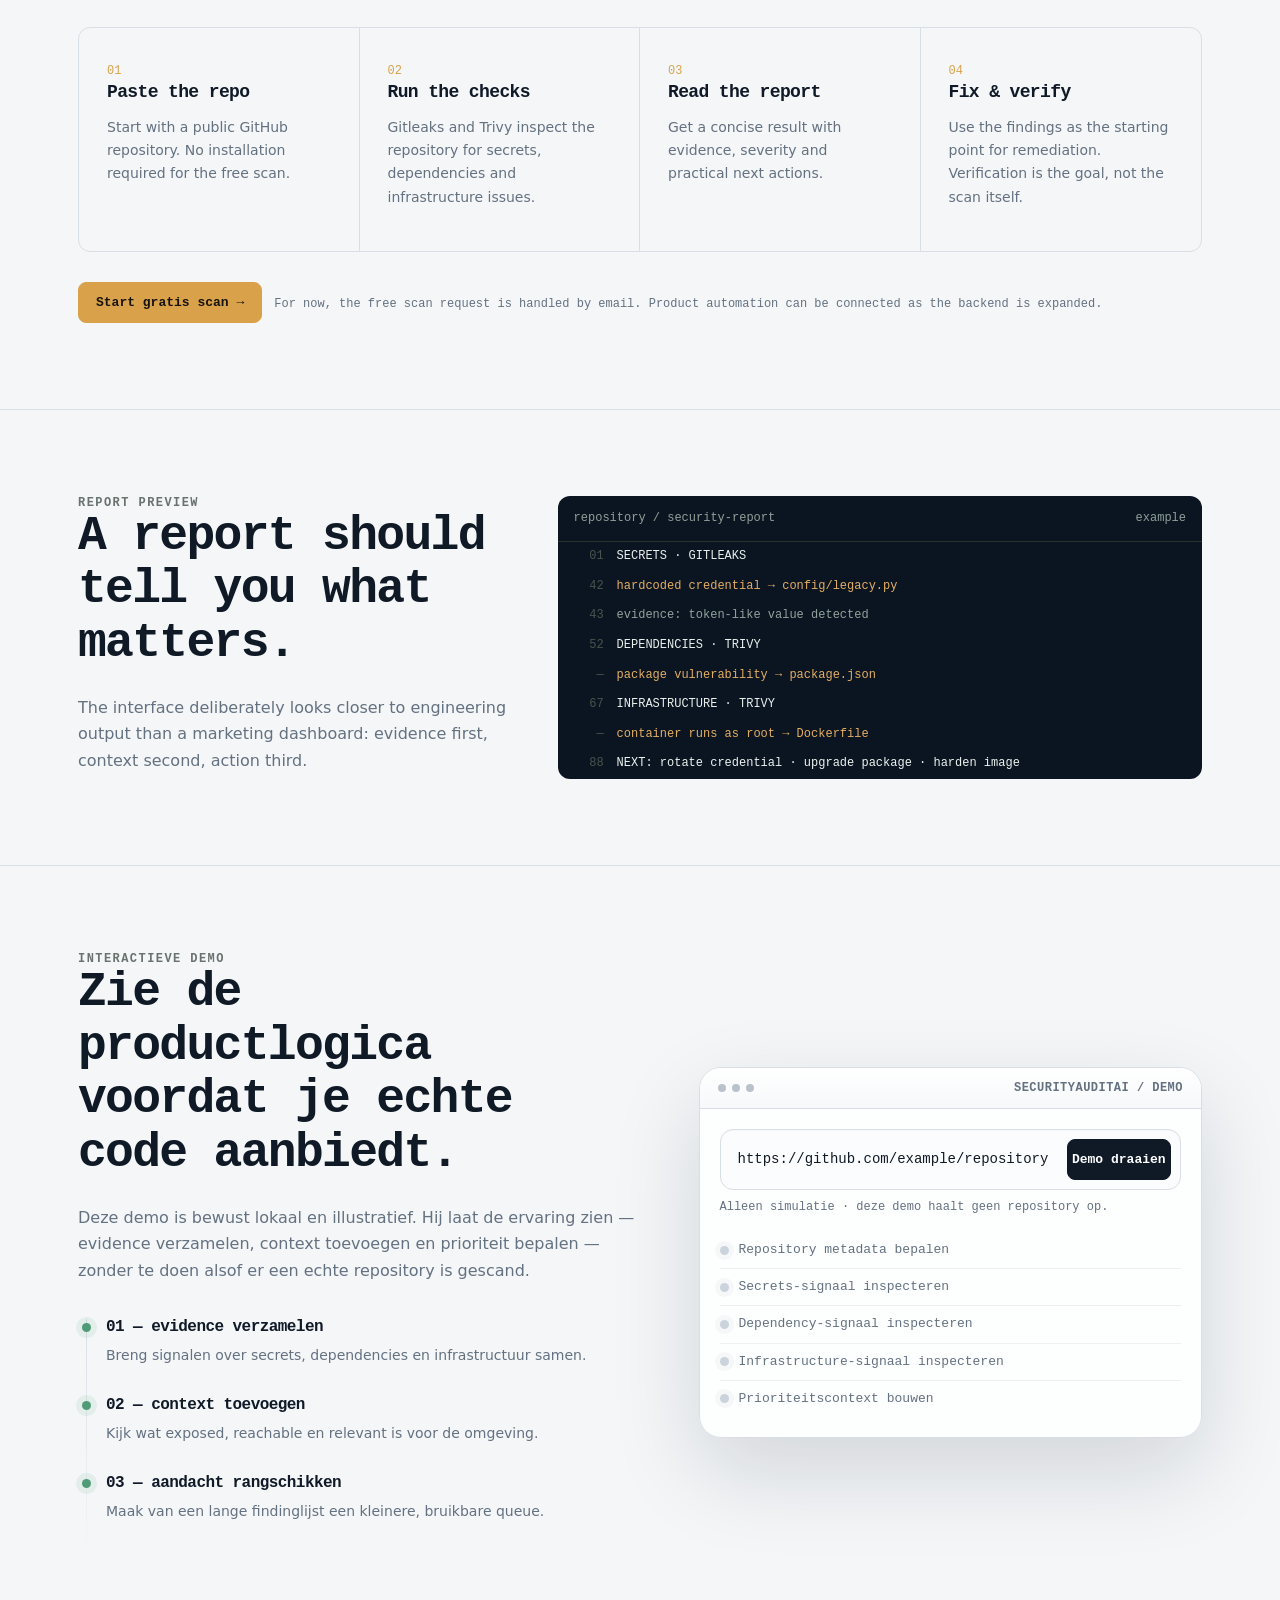
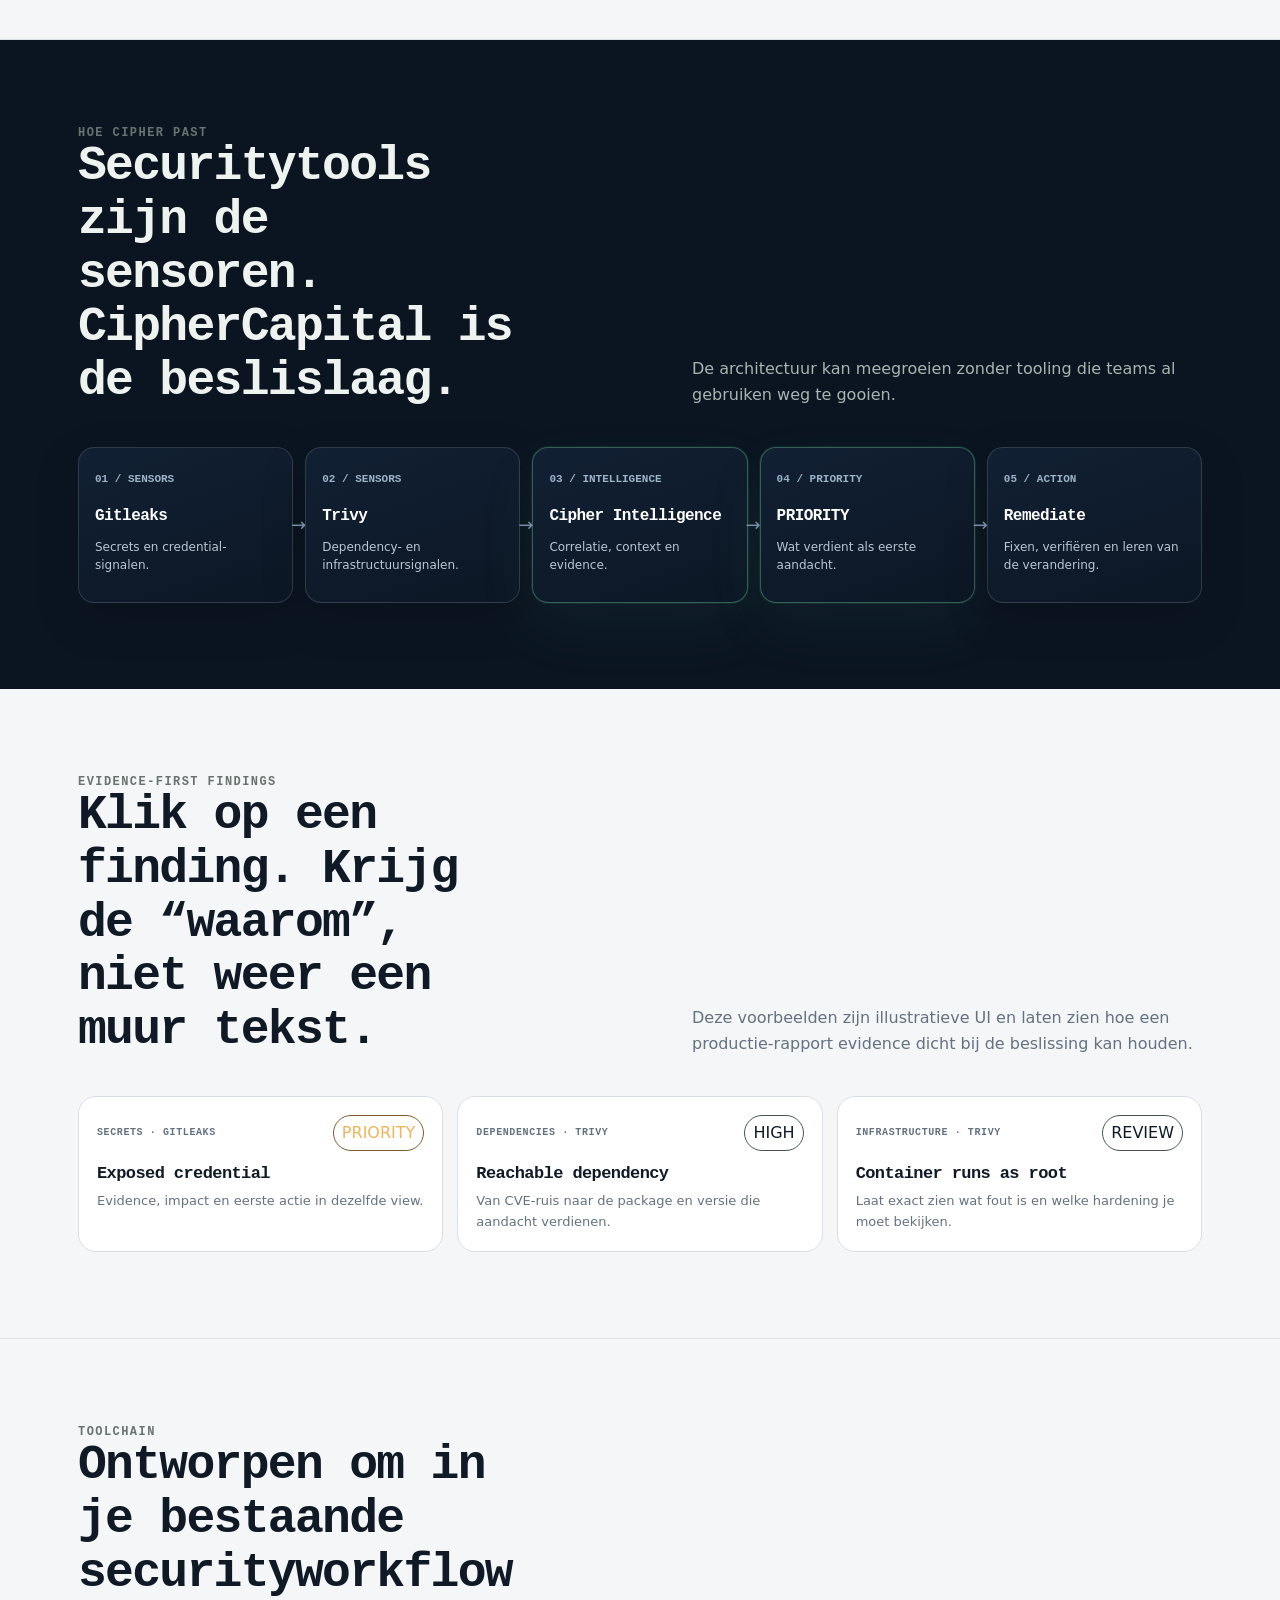
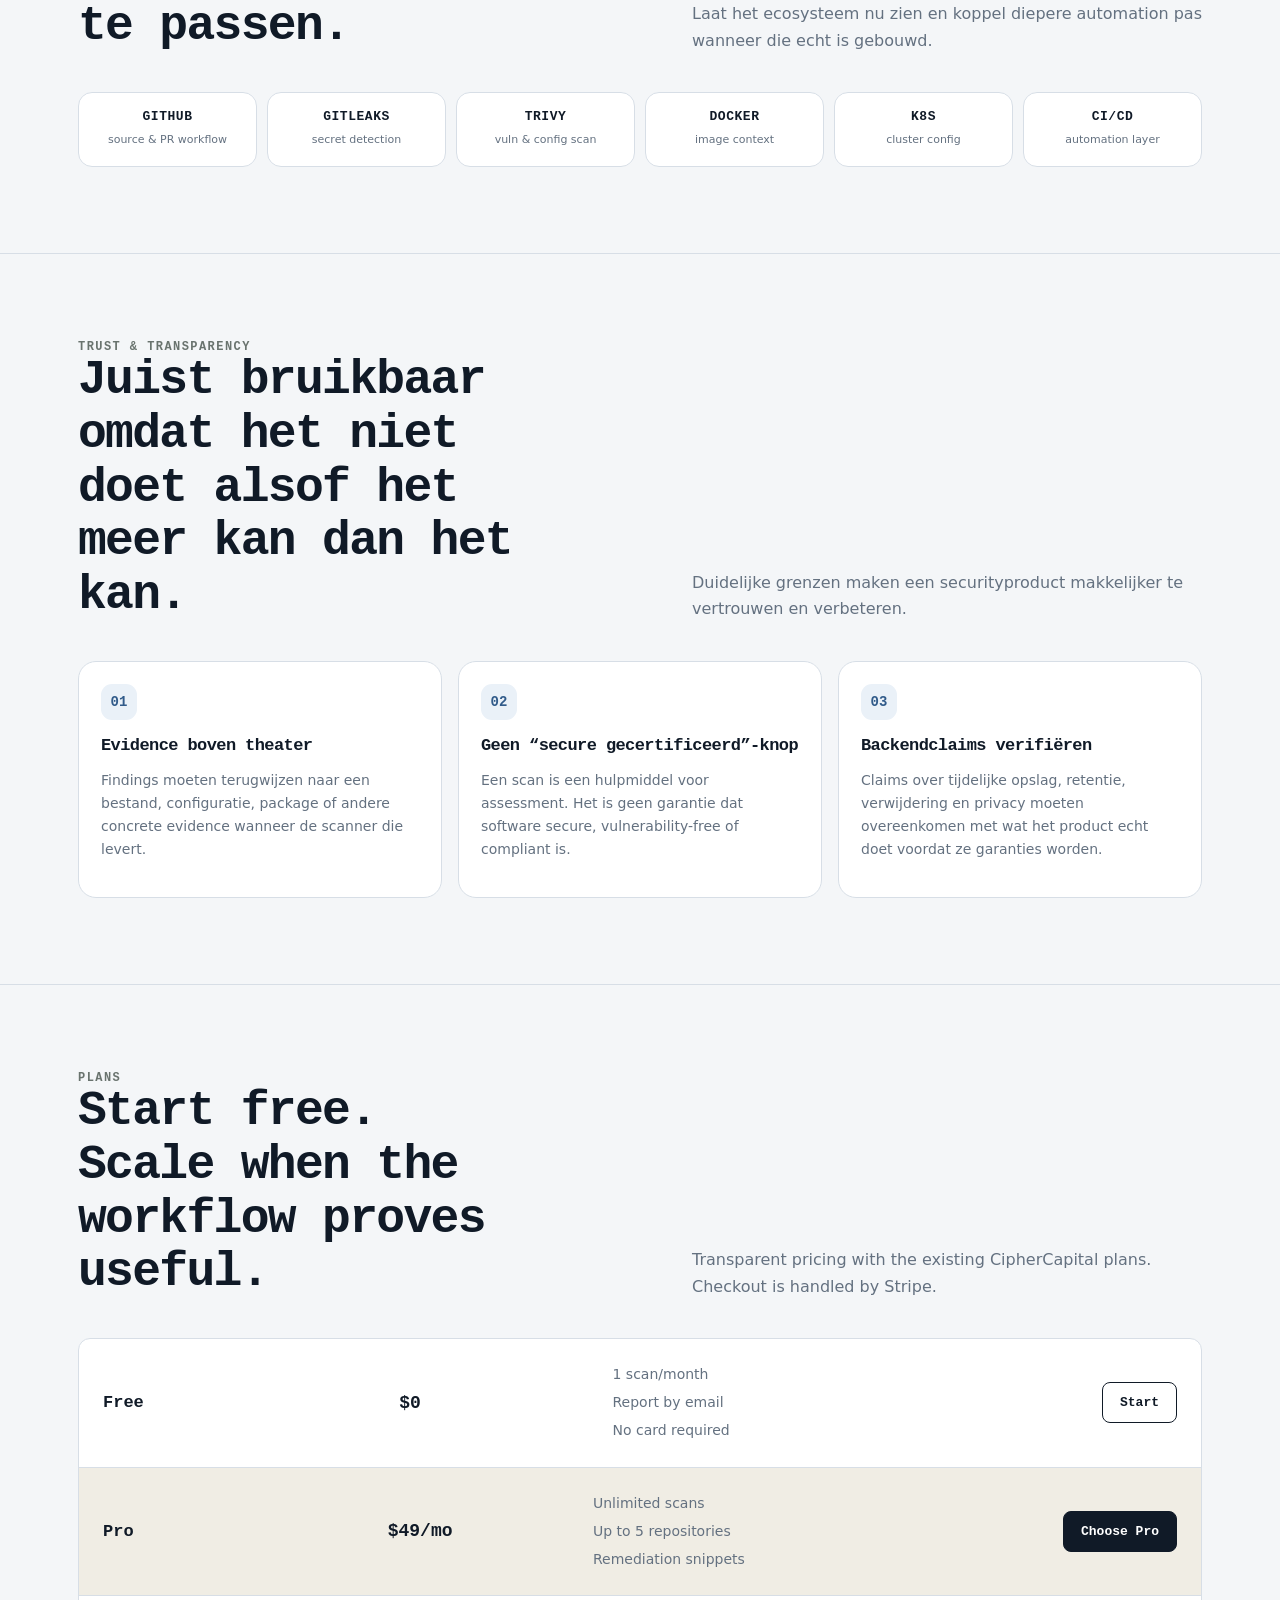
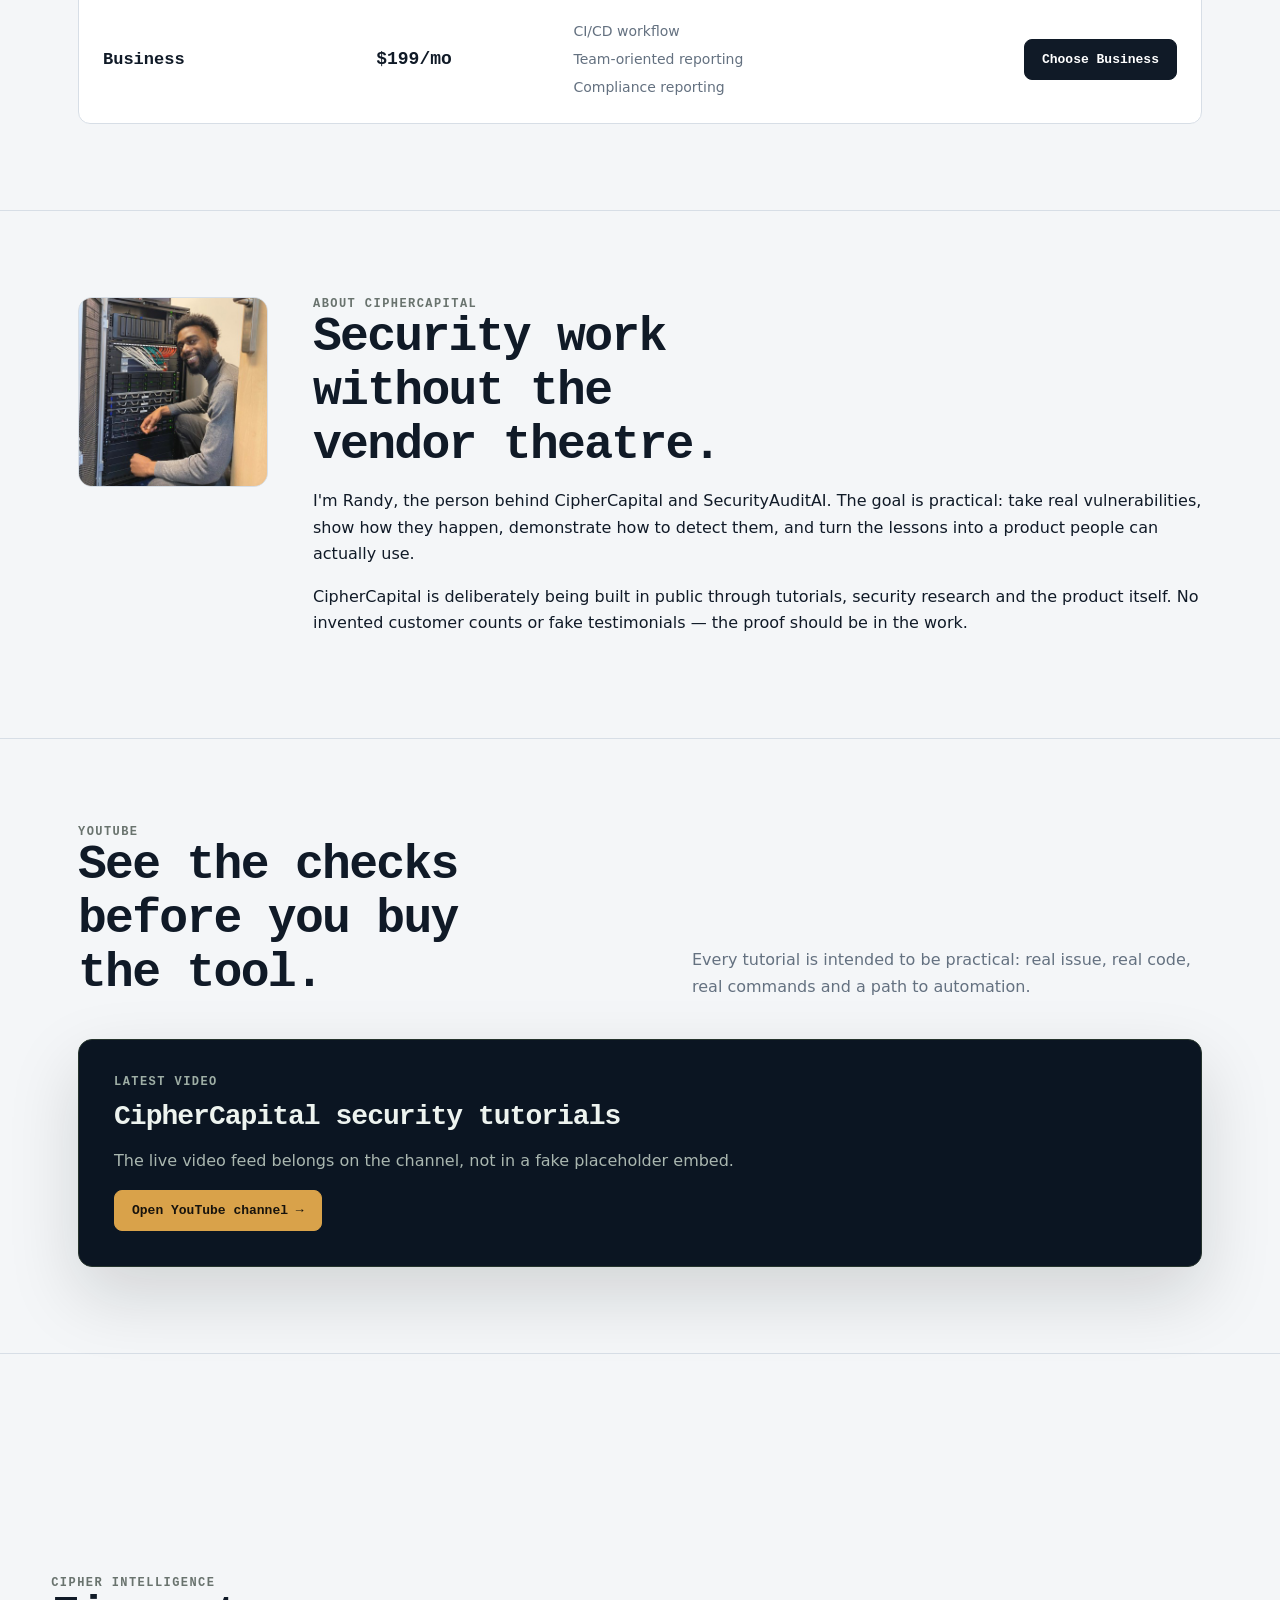
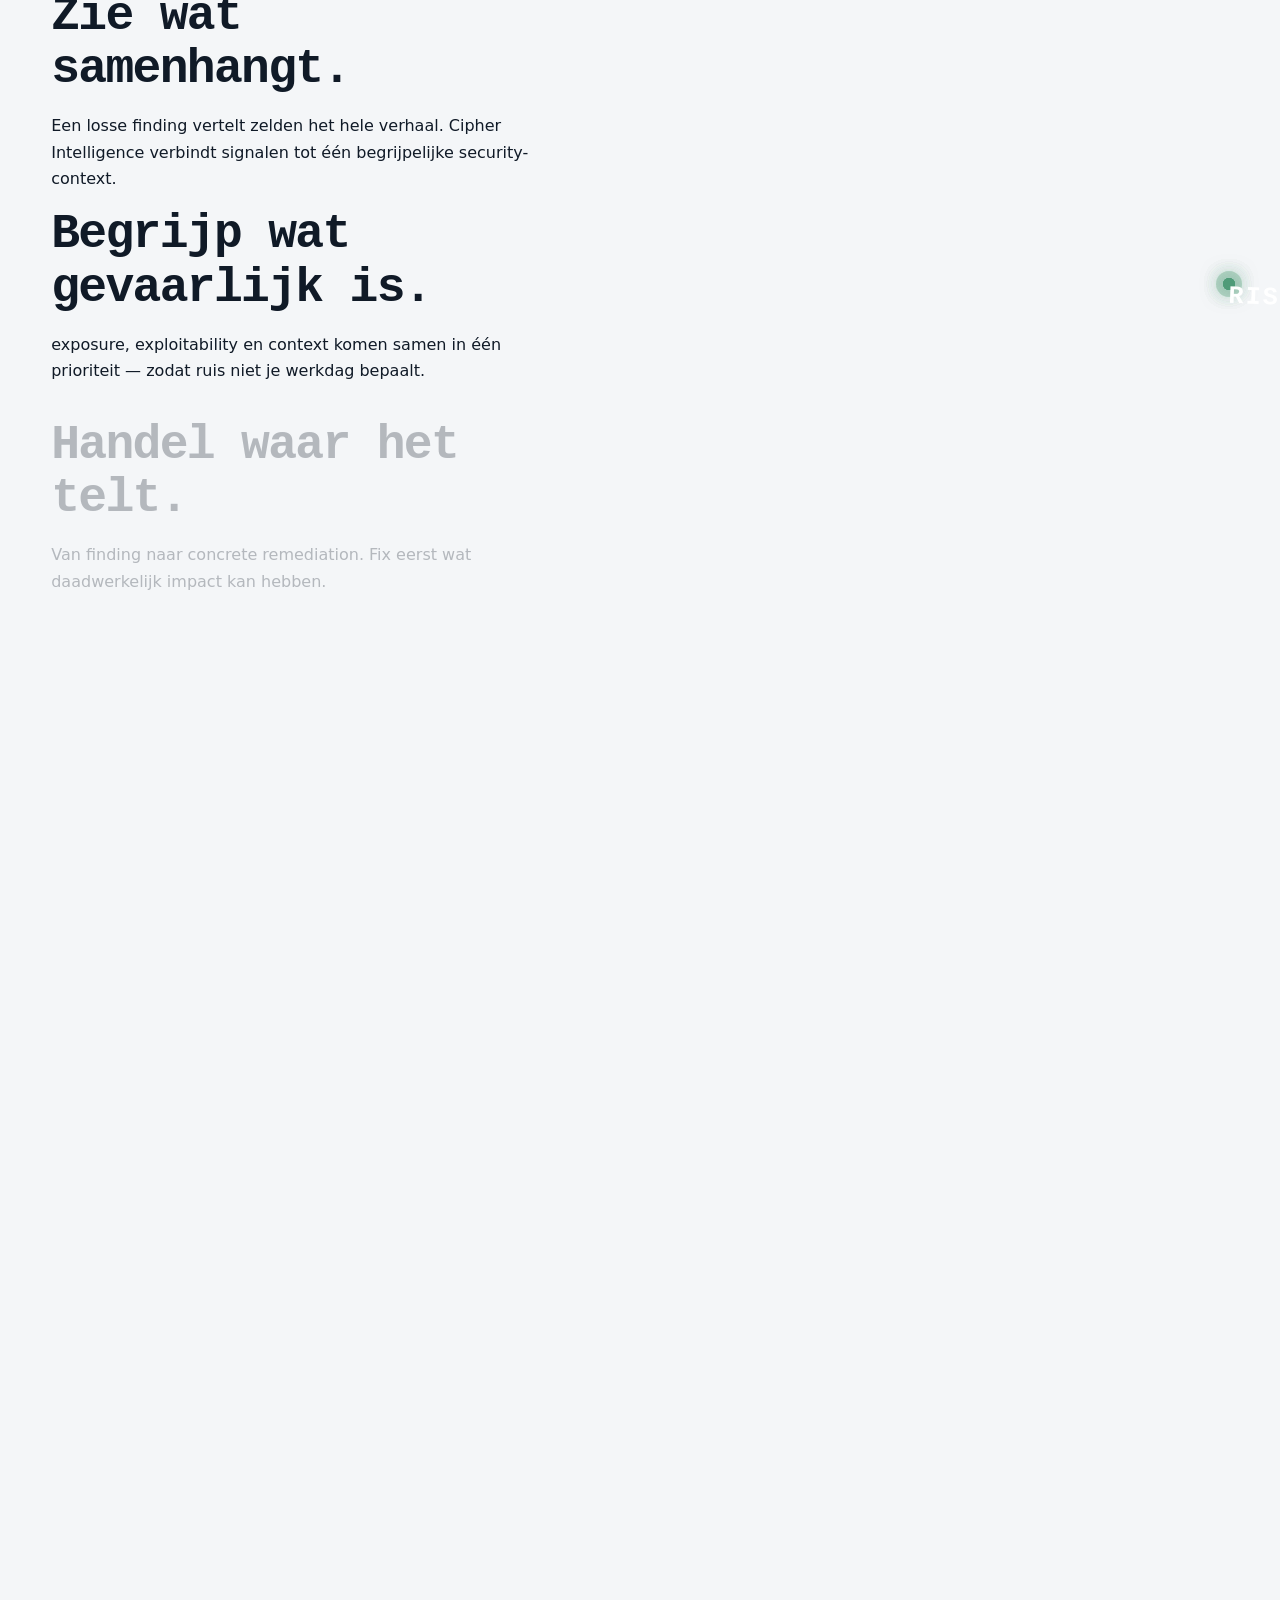
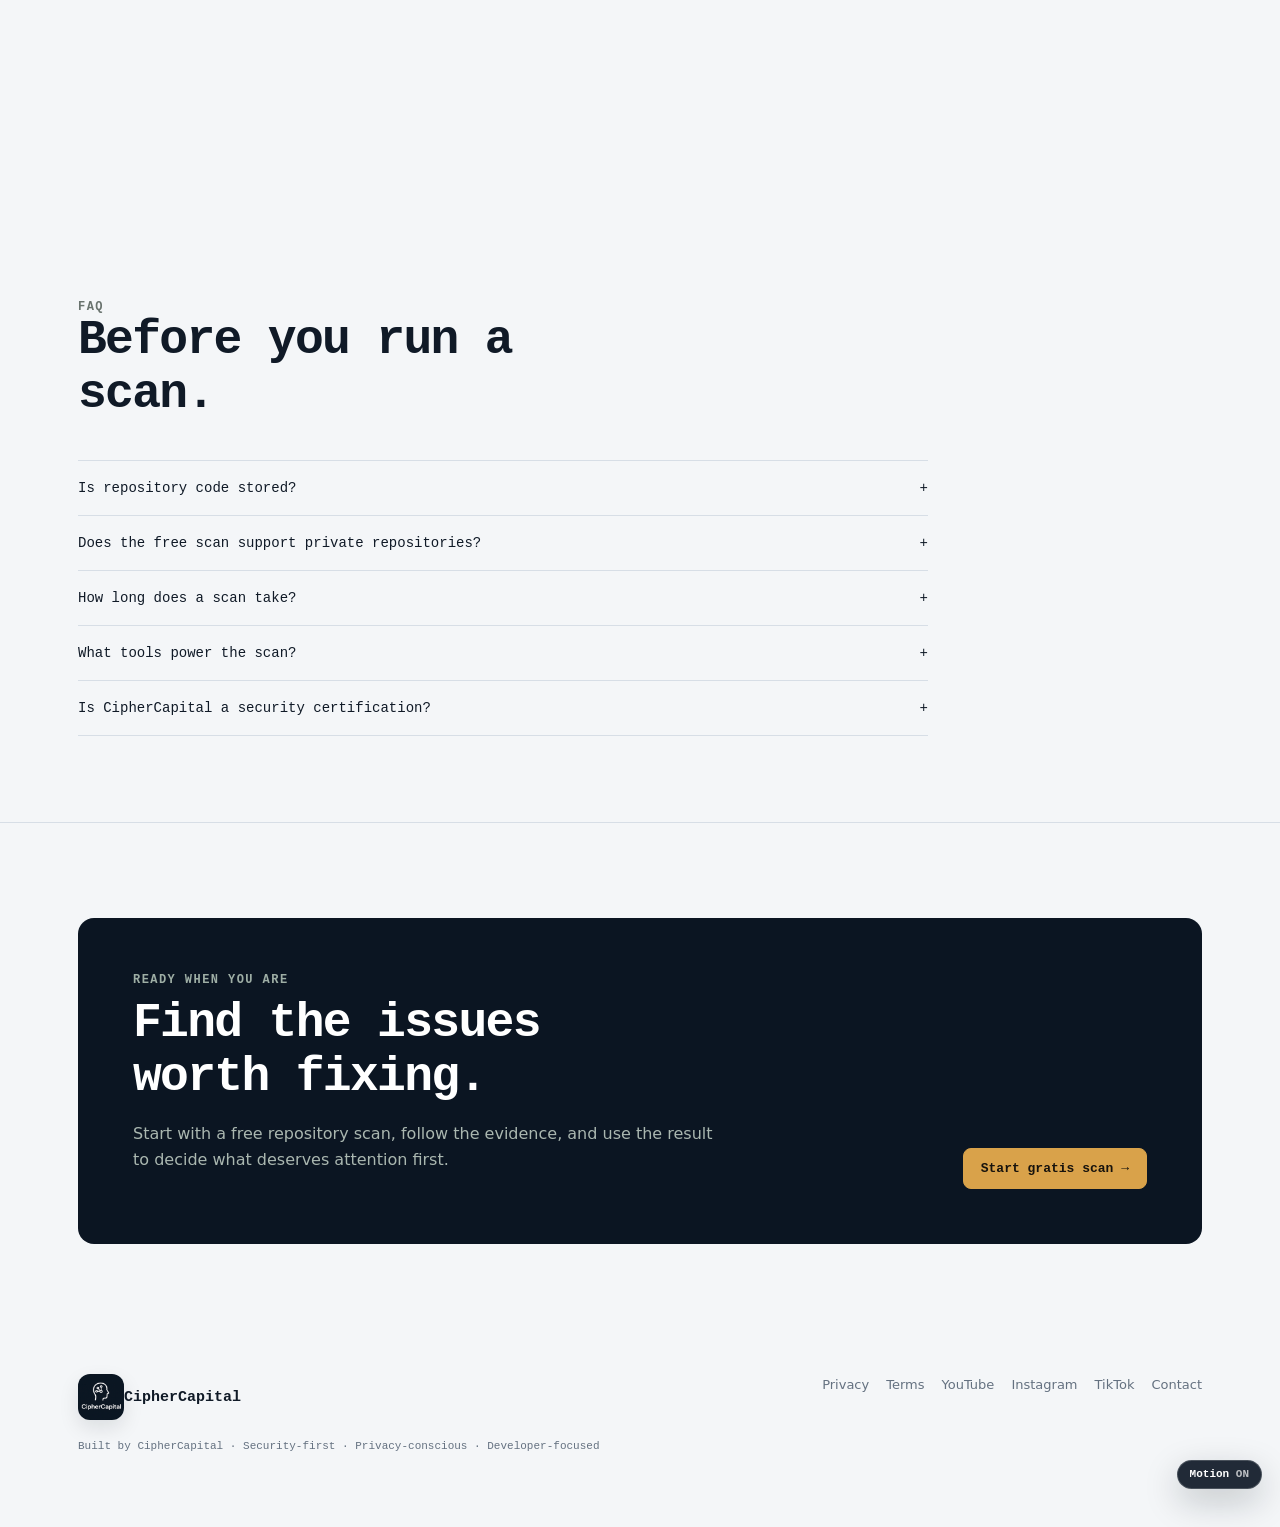
==== commit 5cd95065: "Add files via upload" ====
--- a/nl/index.html
+++ b/nl/index.html
@@ -3,19 +3,19 @@
 <head>
 <meta charset="utf-8"><meta name="viewport" content="width=device-width,initial-scale=1">
 <title>CipherCapital — Security intelligence die vindt wat telt</title><meta name="description" content="SecurityAuditAI vindt gelekte secrets, kwetsbare dependencies en infrastructuurproblemen — en helpt je bepalen wat als eerste telt.">
-<meta name="theme-color" content="#0b1522"><link rel="icon" href="../assets/favicon.svg" type="image/svg+xml">
-<link rel="preload" as="image" href="../assets/logo.svg"><link rel="stylesheet" href="../assets/styles.css?v=final4">
+<meta name="theme-color" content="#0b1522"><link rel="icon" href="../assets/favicon.png" type="image/svg+xml">
+<link rel="preload" as="image" href="../assets/logo.png"><link rel="stylesheet" href="../assets/styles.css?v=final4">
 <link rel="alternate" hreflang="en" href="https://randysimpey.github.io/ciphercapital-hub/">
 <link rel="alternate" hreflang="nl" href="https://randysimpey.github.io/ciphercapital-hub/nl/">
 
 <link rel="canonical" href="https://randysimpey.github.io/ciphercapital-hub/nl/">
-<meta property="og:type" content="website"><meta property="og:title" content="CipherCapital — Security intelligence die vindt wat telt"><meta property="og:description" content="SecurityAuditAI vindt gelekte secrets, kwetsbare dependencies en infrastructuurproblemen — en helpt je bepalen wat als eerste telt."><meta property="og:url" content="https://randysimpey.github.io/ciphercapital-hub/nl/"><meta property="og:image" content="../assets/logo.svg">
-<meta name="twitter:card" content="summary"><meta name="twitter:title" content="CipherCapital — Security intelligence die vindt wat telt"><meta name="twitter:description" content="SecurityAuditAI vindt gelekte secrets, kwetsbare dependencies en infrastructuurproblemen — en helpt je bepalen wat als eerste telt."><meta name="twitter:image" content="../assets/logo.svg">
+<meta property="og:type" content="website"><meta property="og:title" content="CipherCapital — Security intelligence die vindt wat telt"><meta property="og:description" content="SecurityAuditAI vindt gelekte secrets, kwetsbare dependencies en infrastructuurproblemen — en helpt je bepalen wat als eerste telt."><meta property="og:url" content="https://randysimpey.github.io/ciphercapital-hub/nl/"><meta property="og:image" content="../assets/logo.png">
+<meta name="twitter:card" content="summary"><meta name="twitter:title" content="CipherCapital — Security intelligence die vindt wat telt"><meta name="twitter:description" content="SecurityAuditAI vindt gelekte secrets, kwetsbare dependencies en infrastructuurproblemen — en helpt je bepalen wat als eerste telt."><meta name="twitter:image" content="../assets/logo.png">
 </head>
 <body>
 <div class="topbar">CIPHER CAPITAL · SECURITYAUDITAI · EVIDENCE FIRST · PRIORITY OVER NOISE <span style="float:right;opacity:.7">Druk <b>⌘/Ctrl + K</b> om te springen</span></div>
 <header class="site"><div class="wrap nav">
-<a class="brand" href="../"><img src="../assets/logo.svg" alt="">CipherCapital</a>
+<a class="brand" href="../"><img src="../assets/logo.png" alt="CipherCapital logo">CipherCapital</a>
 <nav class="navlinks"><a href="#product">SecurityAuditAI</a><a href="#coverage">Coverage</a><a href="#demo">Demo</a><a href="#pricing">Prijzen</a><a href="#tutorial">Tutorials</a></nav>
 <div class="actions"><a class="lang " href="../">EN</a><a class="lang active" href="./">NL</a><a class="btn btn-dark" href="#scan">Start gratis scan</a></div>
 </div></header>
@@ -165,6 +165,6 @@
 
 
 </main>
-<footer><div class="wrap"><div class="footer"><a class="brand" href="#"><img src="../assets/logo.svg" alt="">CipherCapital</a><div class="footerlinks"><a href="../privacy.html">Privacy</a><a href="../terms.html">Terms</a><a href="https://www.youtube.com/@CipherCapitalCap">YouTube</a><a href="https://instagram.com/ciphercapitalreall">Instagram</a><a href="https://tiktok.com/@ciphercapital">TikTok</a><a href="mailto:secrapports@outlook.com">Contact</a></div></div><div class="legal">Built by CipherCapital · Security-first · Privacy-conscious · Developer-focused</div></div></footer>
+<footer><div class="wrap"><div class="footer"><a class="brand" href="#"><img src="../assets/logo.png" alt="CipherCapital logo">CipherCapital</a><div class="footerlinks"><a href="../privacy.html">Privacy</a><a href="../terms.html">Terms</a><a href="https://www.youtube.com/@CipherCapitalCap">YouTube</a><a href="https://instagram.com/ciphercapitalreall">Instagram</a><a href="https://tiktok.com/@ciphercapital">TikTok</a><a href="mailto:secrapports@outlook.com">Contact</a></div></div><div class="legal">Built by CipherCapital · Security-first · Privacy-conscious · Developer-focused</div></div></footer>
 <script defer src="../assets/cipher-motion.js?v=final4"></script>
 </body></html>
--- a/assets/styles.css
+++ b/assets/styles.css
@@ -16,7 +16,7 @@
 .site{position:sticky;top:0;z-index:20;background:rgba(244,246,248,.94);backdrop-filter:blur(12px);border-bottom:1px solid var(--line)}
 .nav{height:72px;display:flex;align-items:center;justify-content:space-between;gap:20px}
 .brand{display:flex;align-items:center;text-decoration:none;font:600 15px var(--mono)}
-.brand img{width:58px;height:58px;object-fit:contain;border-radius:7px}
+.brand img{width:46px;height:46px;border-radius:12px;object-fit:cover;box-shadow:0 8px 20px rgba(11,21,34,.10);transition:transform .45s var(--ease)}
 .navlinks{display:flex;gap:25px;font-size:14px;color:var(--muted)}
 .navlinks a{text-decoration:none}.navlinks a:hover{color:var(--ink)}
 .actions{display:flex;align-items:center;gap:10px}
@@ -641,3 +641,5 @@
   *,*::before,*::after{animation-duration:.01ms!important;animation-iteration-count:1!important;transition-duration:.01ms!important;scroll-behavior:auto!important}
   .hero .eyebrow,.hero h1,.hero .lead,.hero .ctas,.hero .micro,.hero .hero-visual{opacity:1;transform:none}
 }
+
+.dashboard-brand-logo{width:24px;height:24px;border-radius:6px;object-fit:cover;box-shadow:0 4px 12px rgba(0,0,0,.16)}
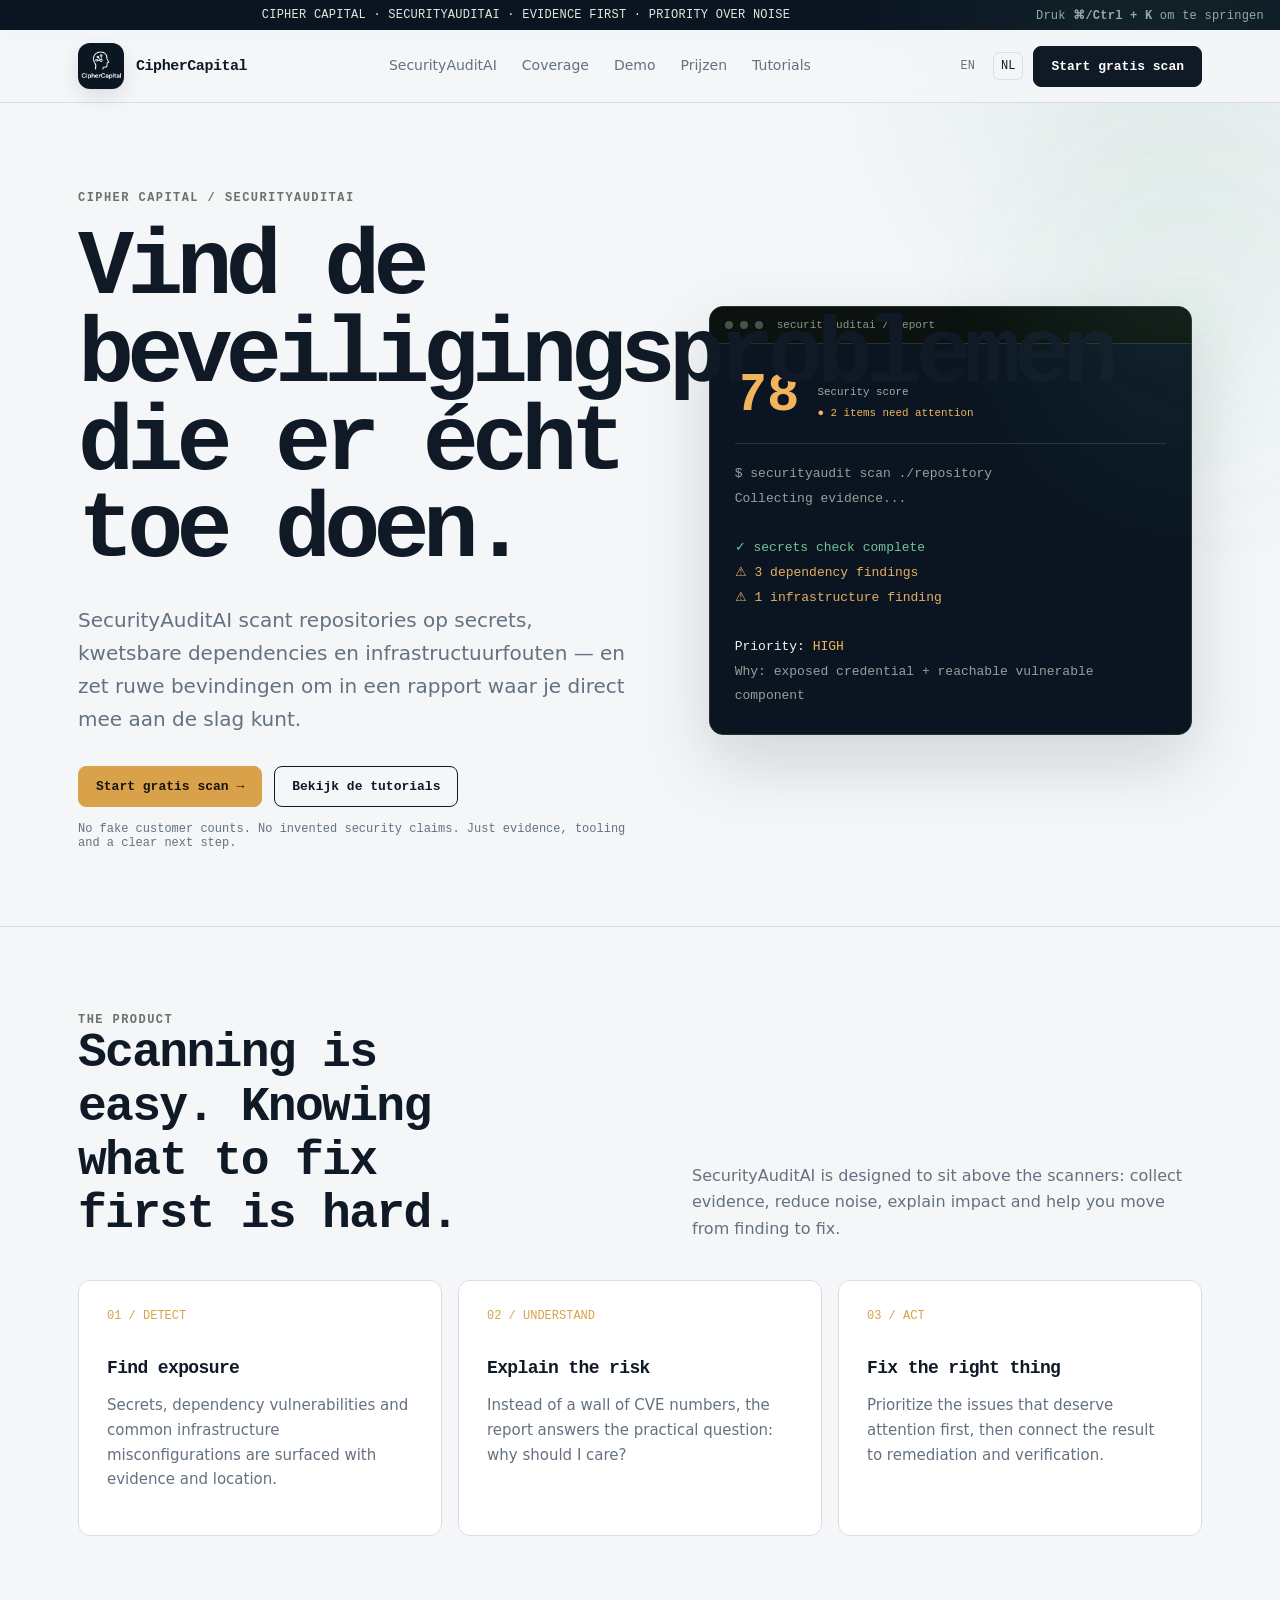
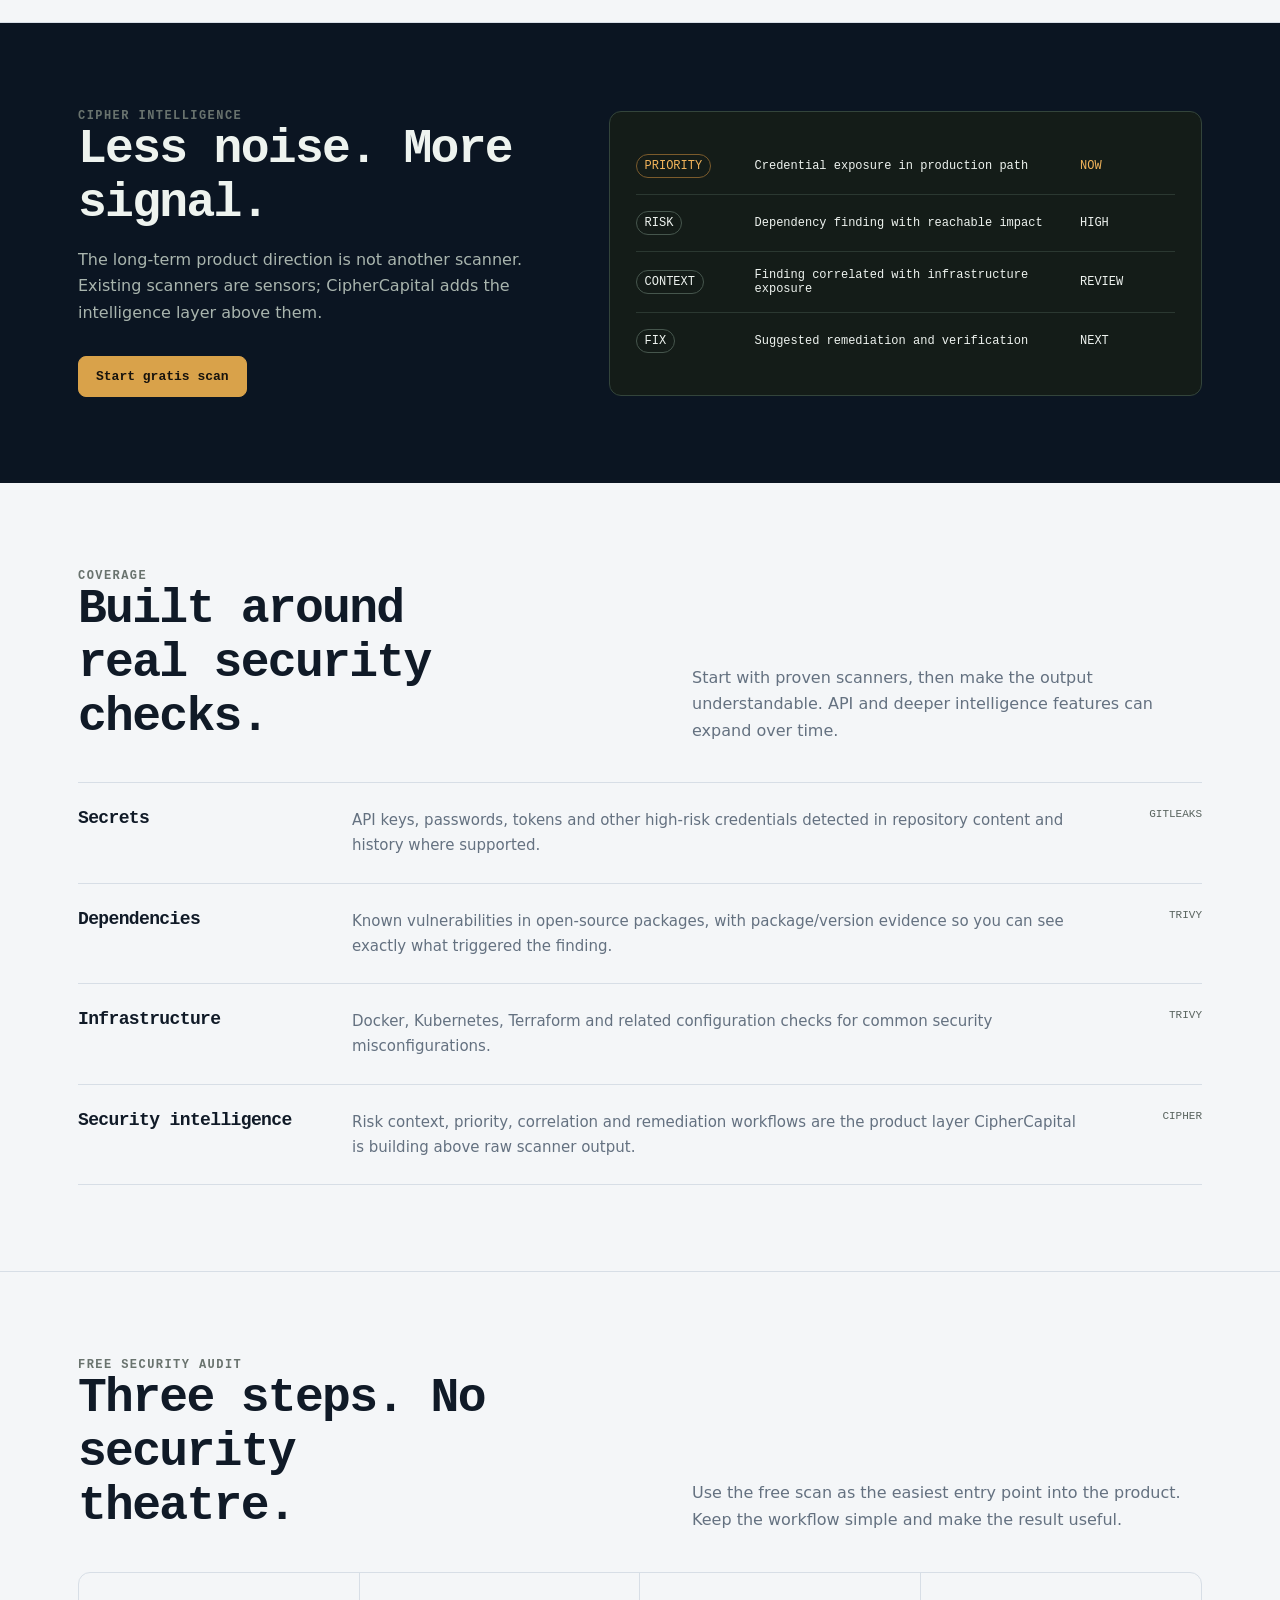
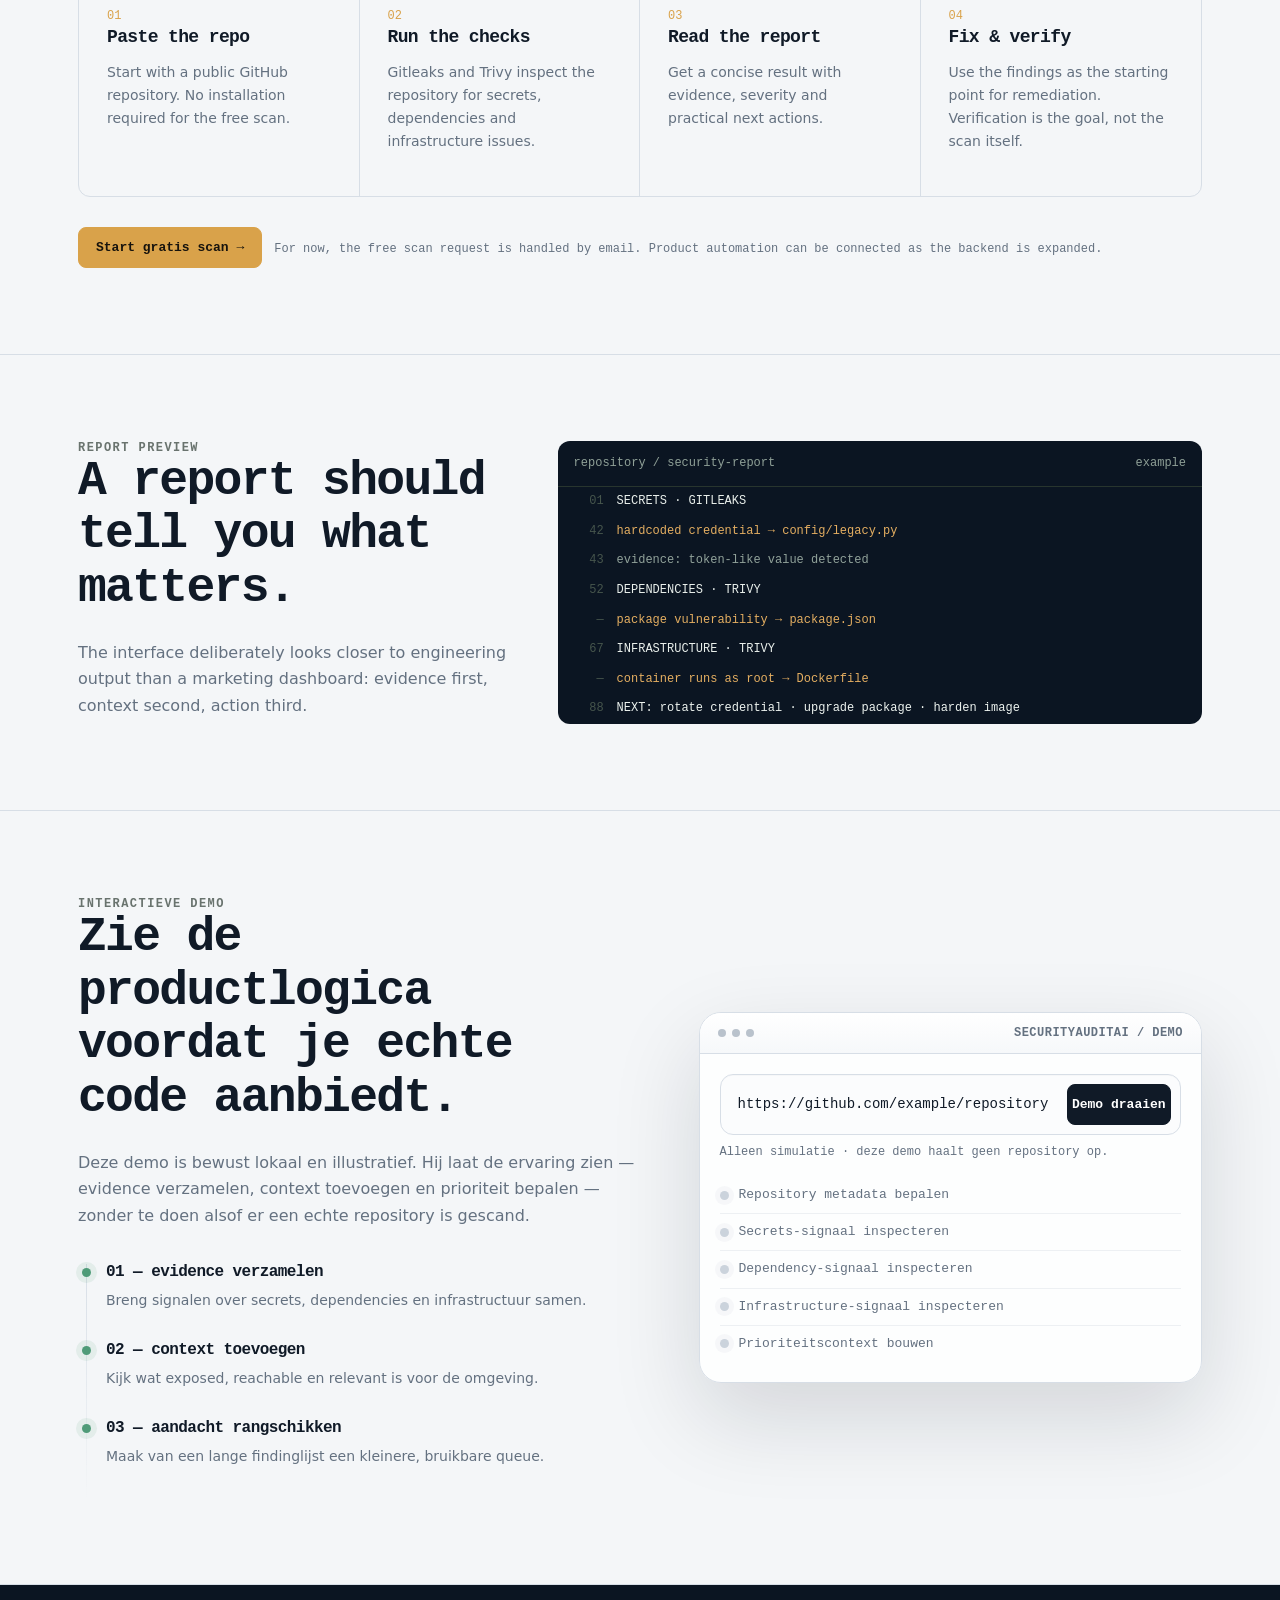
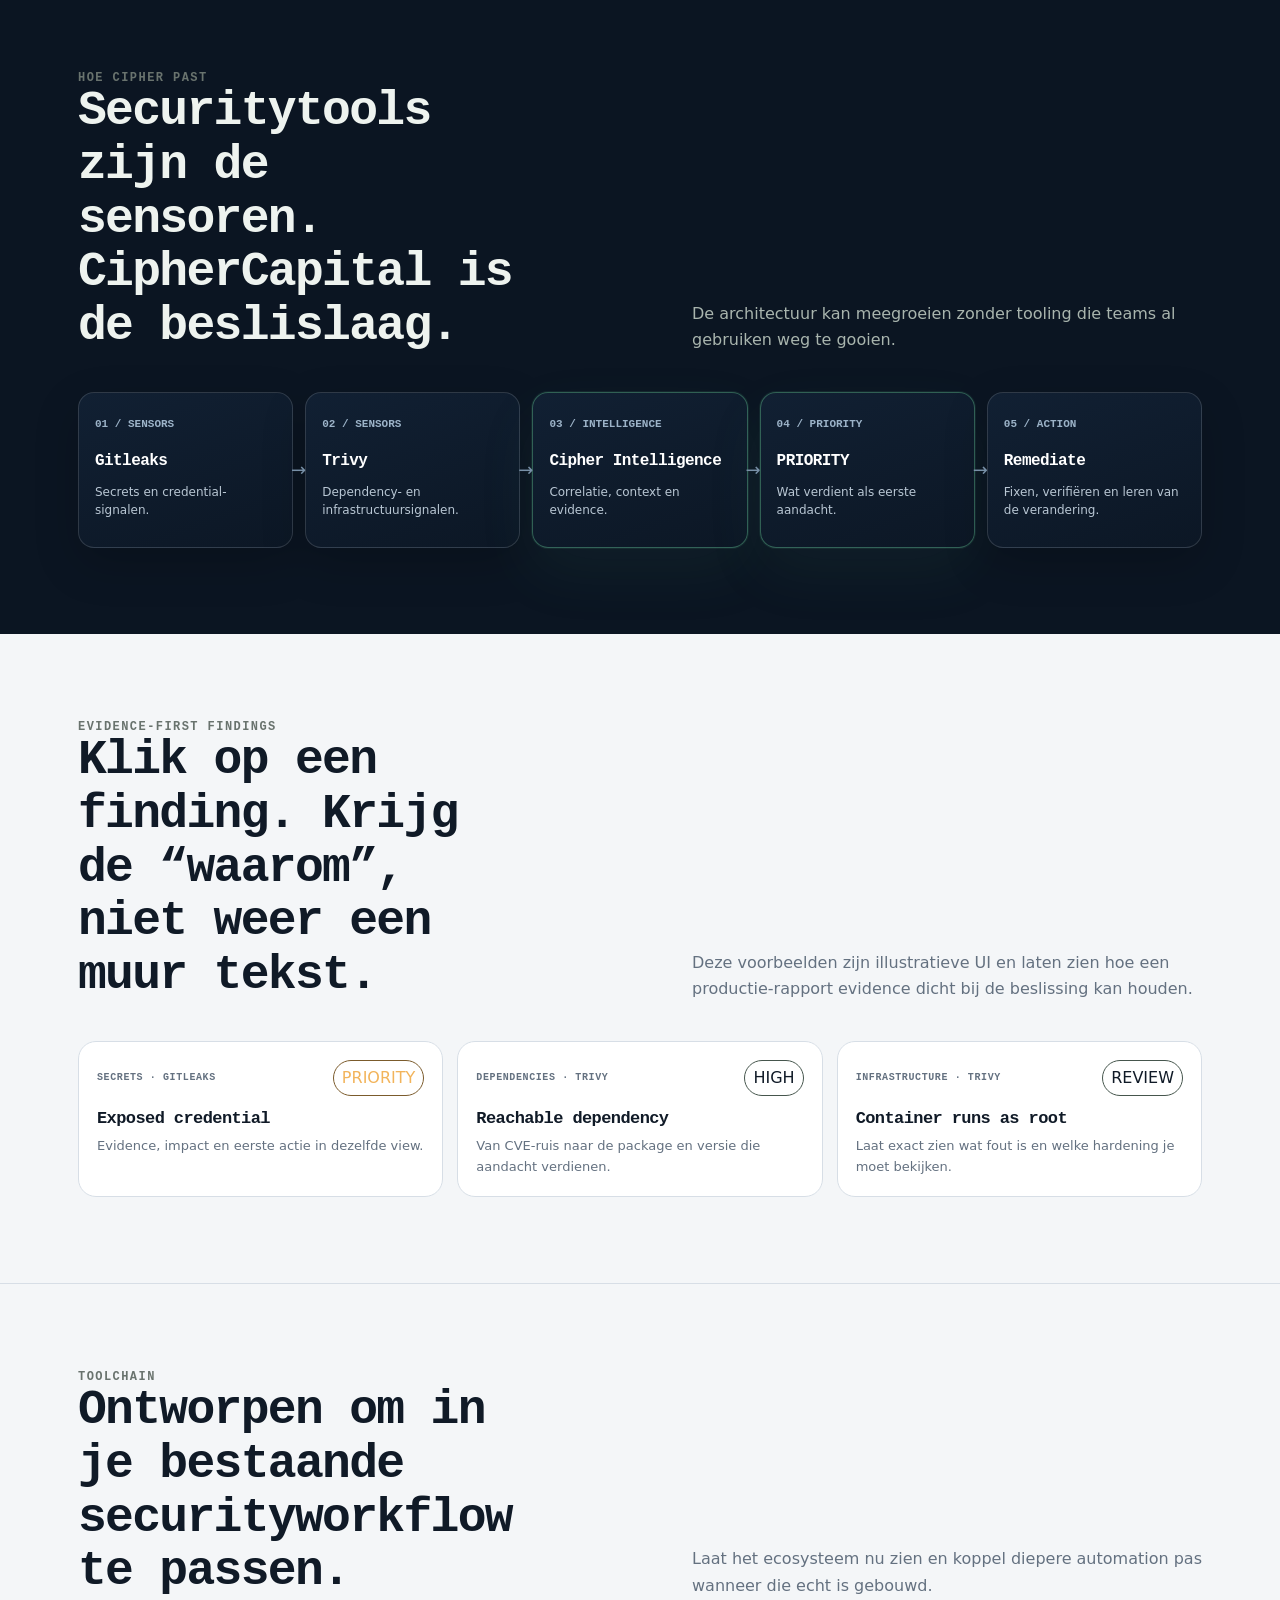
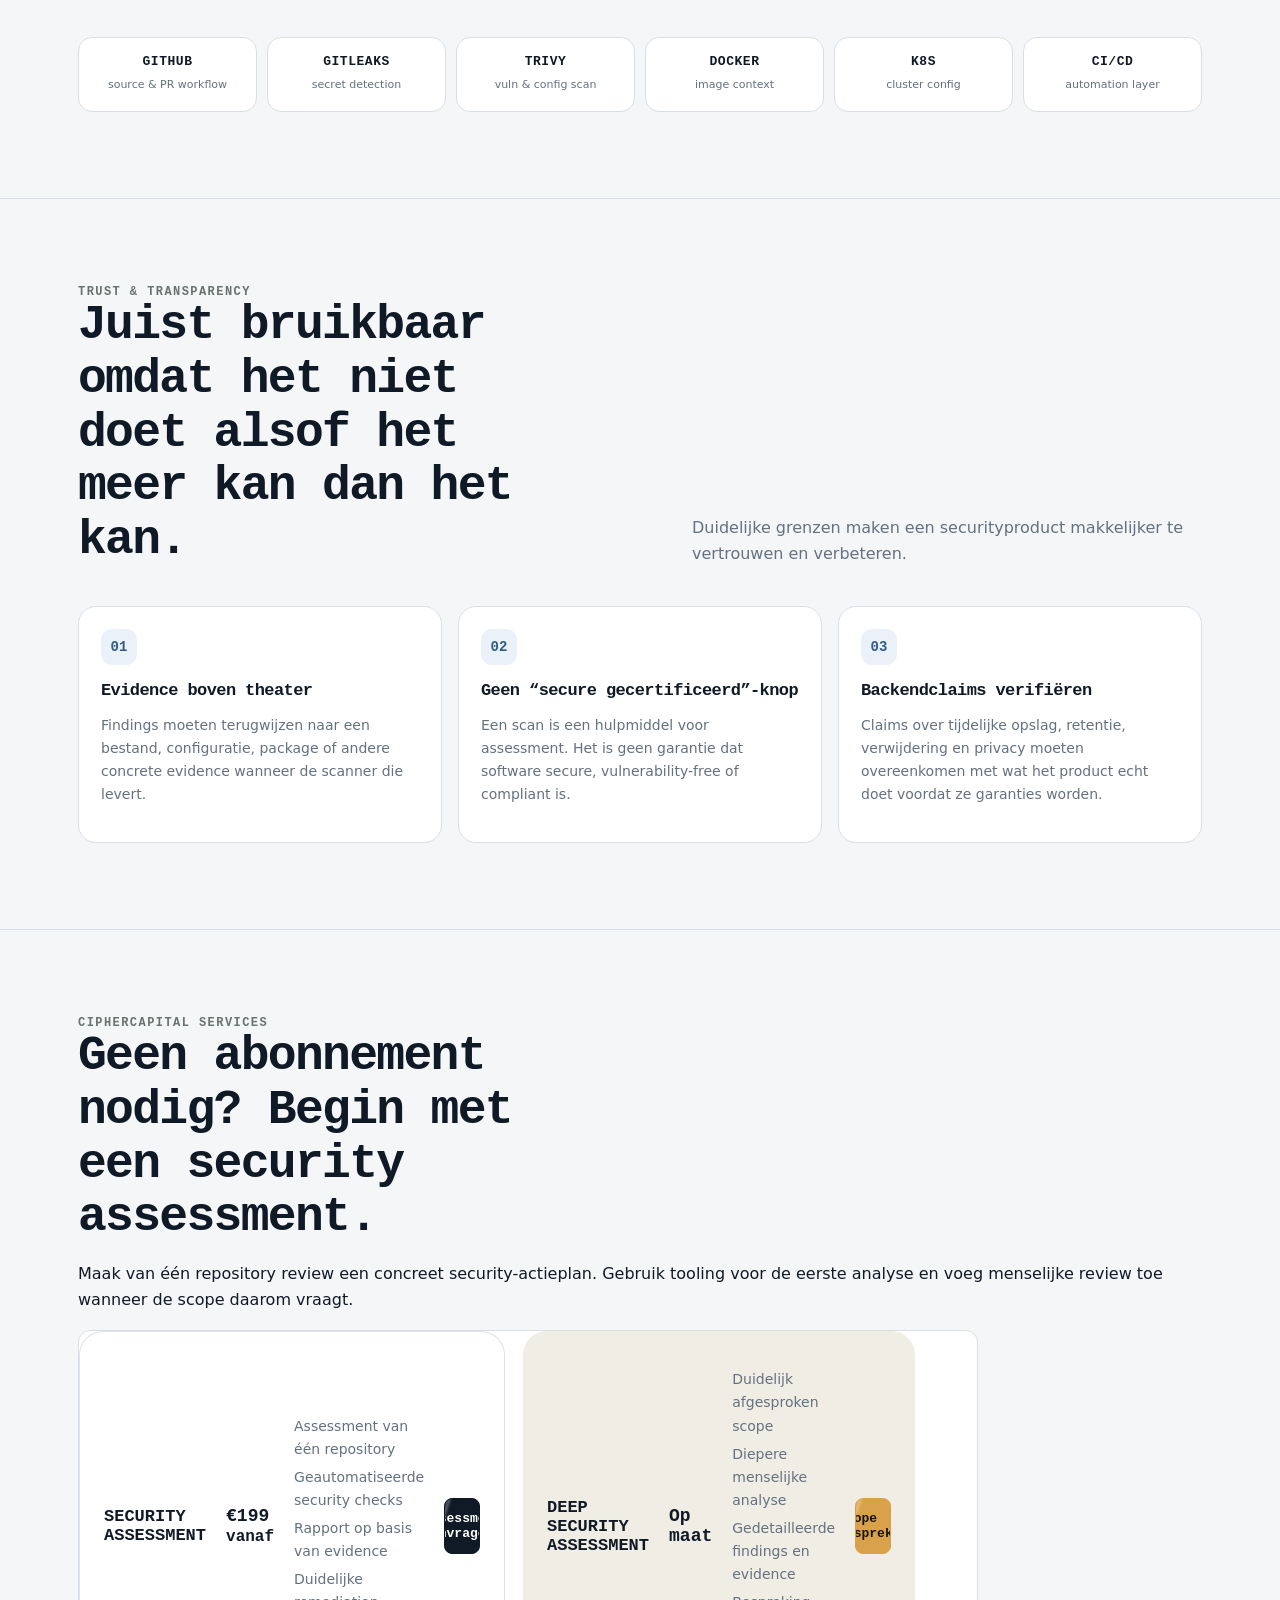
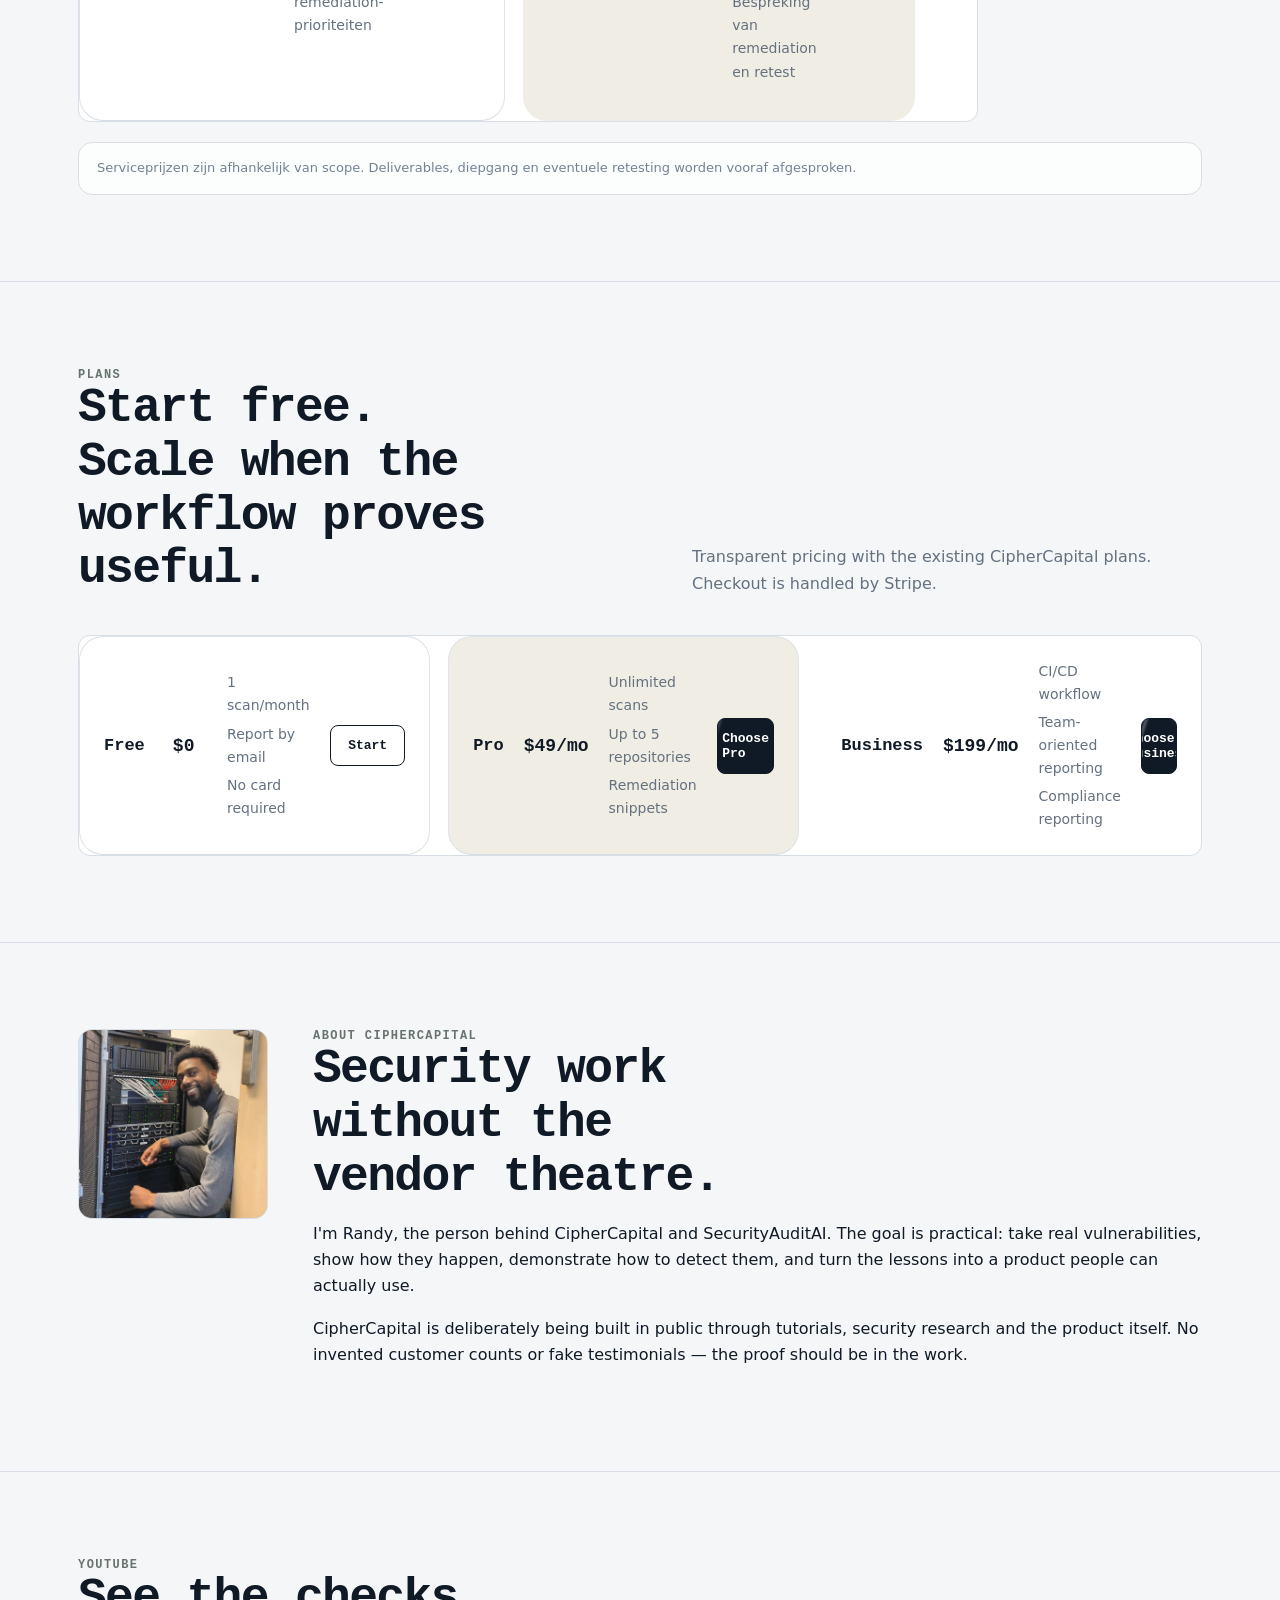
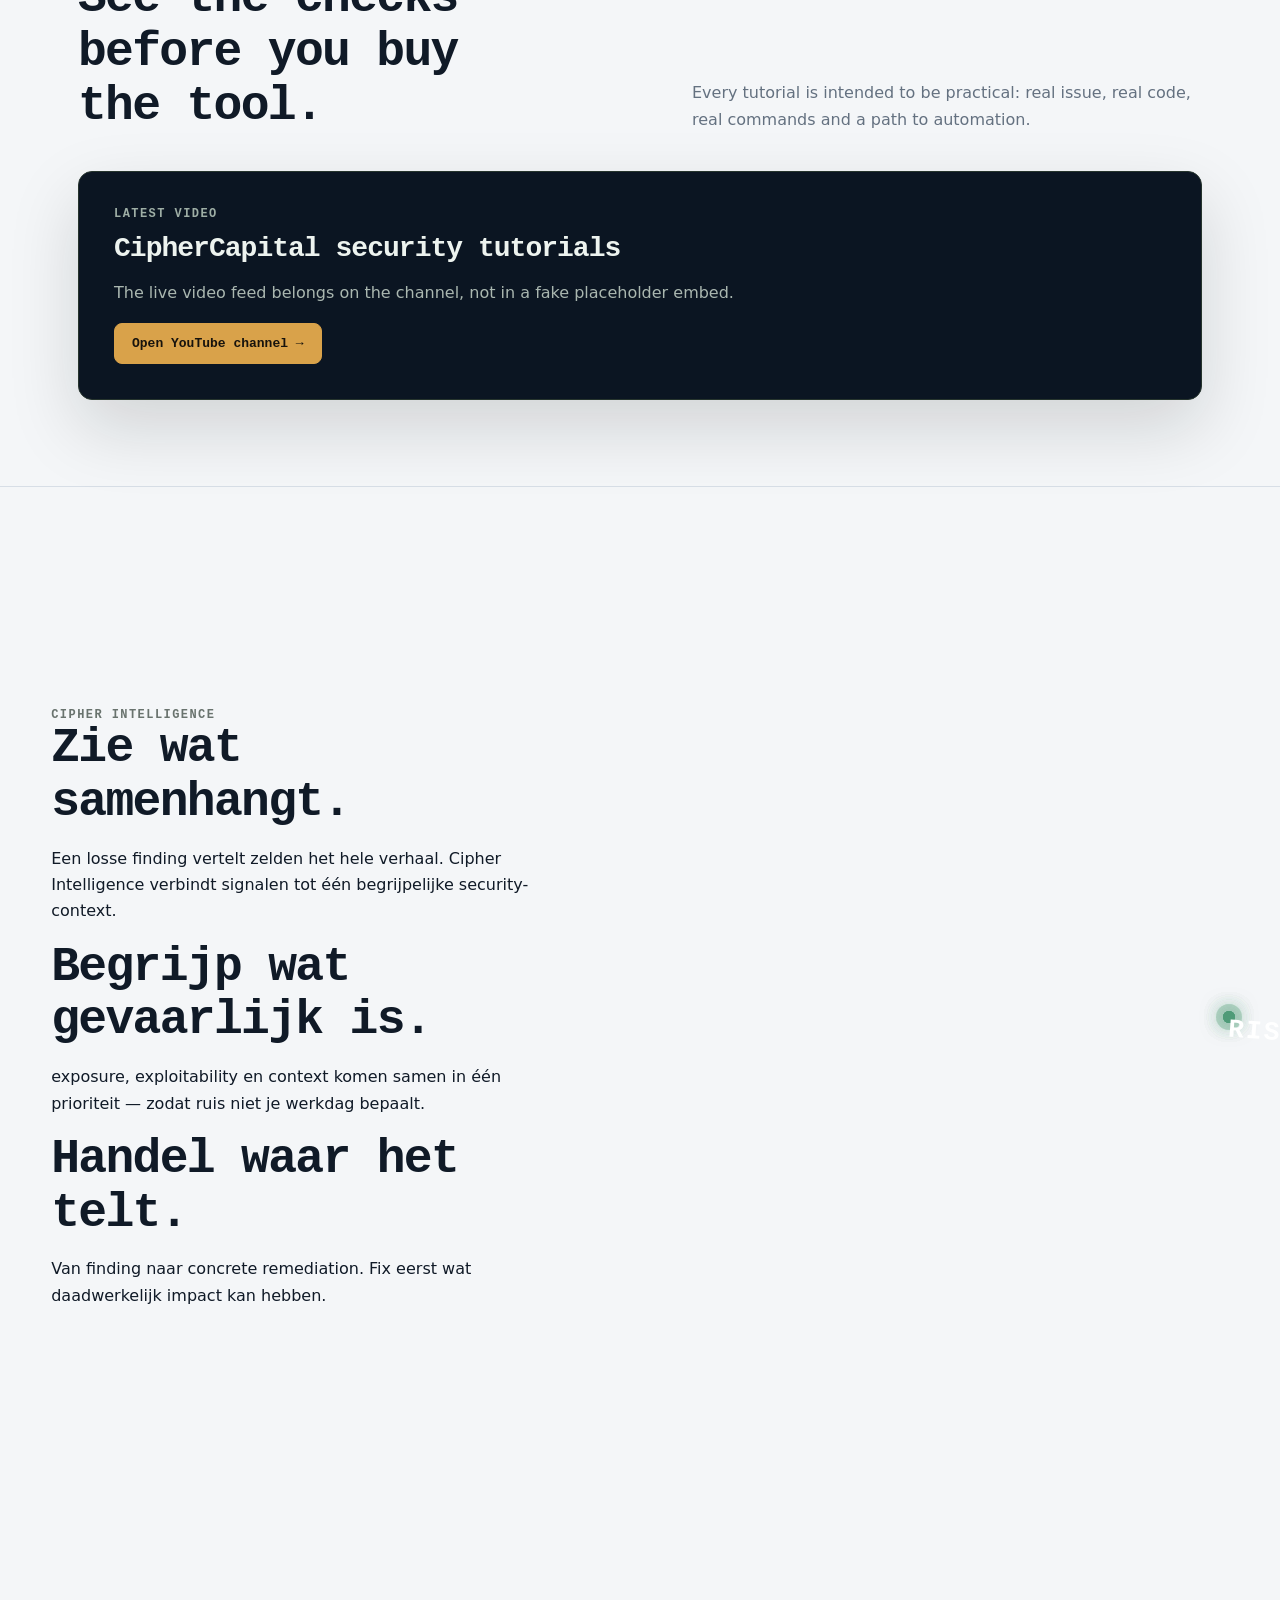
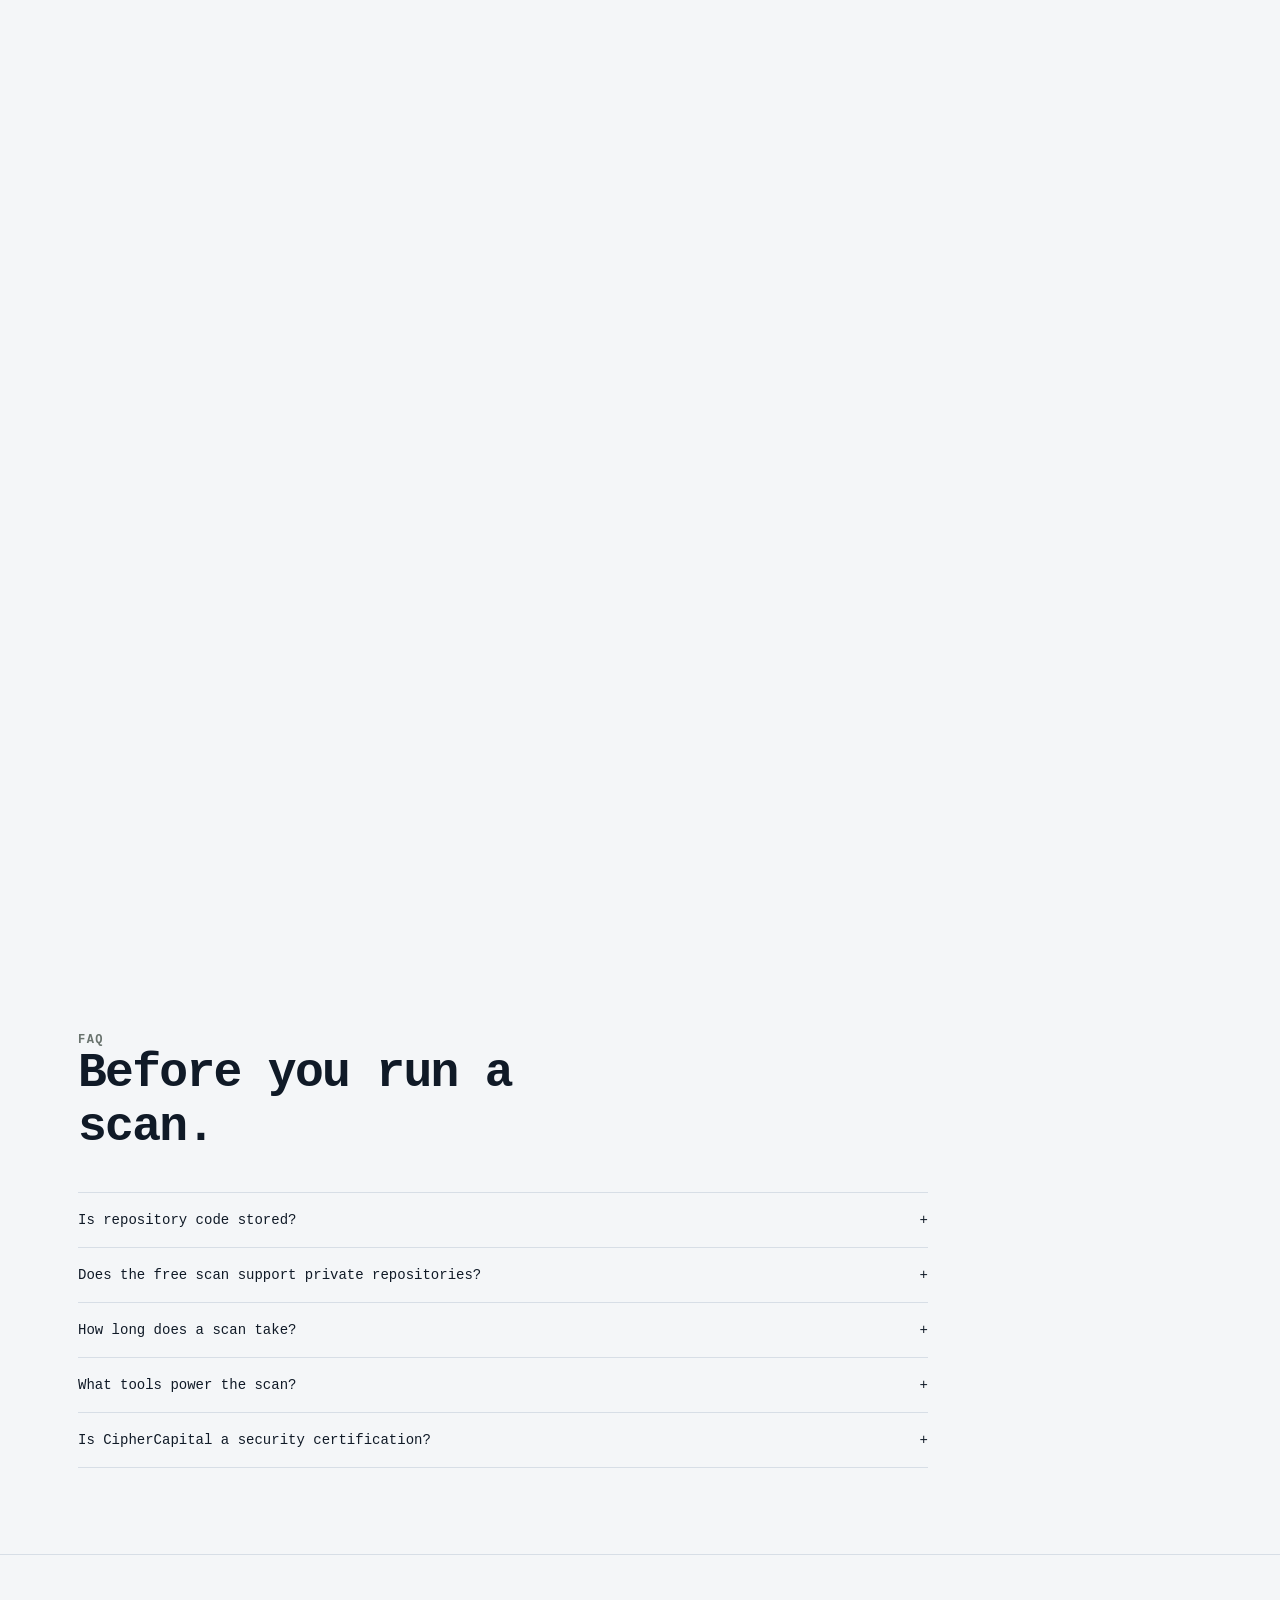
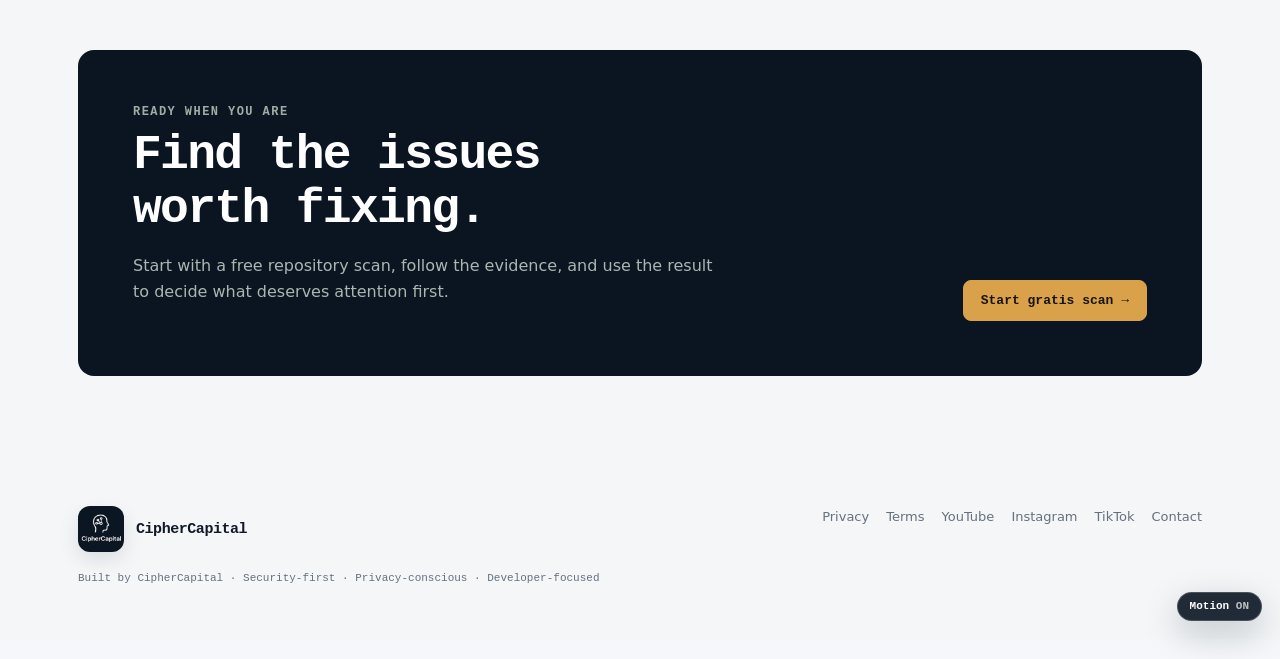
==== commit 14a1ffc2: "Add files via upload" ====
--- a/nl/index.html
+++ b/nl/index.html
@@ -4,13 +4,687 @@
 <meta charset="utf-8"><meta name="viewport" content="width=device-width,initial-scale=1">
 <title>CipherCapital — Security intelligence die vindt wat telt</title><meta name="description" content="SecurityAuditAI vindt gelekte secrets, kwetsbare dependencies en infrastructuurproblemen — en helpt je bepalen wat als eerste telt.">
 <meta name="theme-color" content="#0b1522"><link rel="icon" href="../assets/favicon.png" type="image/svg+xml">
-<link rel="preload" as="image" href="../assets/logo.png"><link rel="stylesheet" href="../assets/styles.css?v=final4">
+<link rel="preload" as="image" href="../assets/logo.png">
 <link rel="alternate" hreflang="en" href="https://randysimpey.github.io/ciphercapital-hub/">
 <link rel="alternate" hreflang="nl" href="https://randysimpey.github.io/ciphercapital-hub/nl/">
 
 <link rel="canonical" href="https://randysimpey.github.io/ciphercapital-hub/nl/">
 <meta property="og:type" content="website"><meta property="og:title" content="CipherCapital — Security intelligence die vindt wat telt"><meta property="og:description" content="SecurityAuditAI vindt gelekte secrets, kwetsbare dependencies en infrastructuurproblemen — en helpt je bepalen wat als eerste telt."><meta property="og:url" content="https://randysimpey.github.io/ciphercapital-hub/nl/"><meta property="og:image" content="../assets/logo.png">
 <meta name="twitter:card" content="summary"><meta name="twitter:title" content="CipherCapital — Security intelligence die vindt wat telt"><meta name="twitter:description" content="SecurityAuditAI vindt gelekte secrets, kwetsbare dependencies en infrastructuurproblemen — en helpt je bepalen wat als eerste telt."><meta name="twitter:image" content="../assets/logo.png">
+<style id="ciphercapital-critical-css">
+
+html,body{margin:0;padding:0;background:#f5f7fa;color:#0b1522;font-family:Inter,-apple-system,BlinkMacSystemFont,"Segoe UI",sans-serif;-webkit-font-smoothing:antialiased}
+*{box-sizing:border-box}
+img{max-width:100%;display:block}
+a{color:inherit;text-decoration:none}
+.wrap{width:min(1240px,calc(100% - 48px));margin:auto}
+.site{position:sticky;top:0;z-index:100;background:rgba(245,247,250,.96);border-bottom:1px solid #dce3ea}
+.nav{height:78px;display:flex;align-items:center;gap:24px}
+.brand{display:flex;align-items:center;gap:12px;font-weight:760;letter-spacing:-.03em}
+.brand img{width:46px;height:46px;border-radius:12px;object-fit:cover}
+.hero{min-height:calc(100vh - 112px);padding:86px 0 105px}
+.hero-grid{display:grid;grid-template-columns:1.05fr .95fr;gap:clamp(35px,7vw,110px);align-items:center}
+.hero h1{font-size:clamp(52px,7.3vw,104px);line-height:.94;letter-spacing:-.073em;margin:20px 0 28px}
+.section{padding:140px 0}
+.three,.pricing{display:grid;grid-template-columns:repeat(3,1fr);gap:18px}
+.card,.price{background:#fff;border:1px solid #dce3ea;border-radius:24px}
+@media(max-width:980px){.hero-grid,.three,.pricing{grid-template-columns:1fr}.navlinks{display:none}}
+
+
+:root{
+ --bg:#f4f6f8;--surface:#ffffff;--surface2:#e8edf2;--ink:#101a27;--muted:#647180;
+ --line:#d7dee6;--dark:#0b1522;--dark2:#122033;--darkmuted:#93a4b7;
+ --amber:#d9a24a;--amber2:#f0c36d;--green:#4f9b78;--red:#b94d52;
+ --sans:Inter,ui-sans-serif,system-ui,-apple-system,BlinkMacSystemFont,"Segoe UI",sans-serif;
+ --mono:"IBM Plex Mono",ui-monospace,SFMono-Regular,Menlo,monospace;
+ --max:1180px;--r:12px;
+}
+*{box-sizing:border-box}html{scroll-behavior:smooth}
+body{margin:0;background:var(--bg);color:var(--ink);font-family:var(--sans);line-height:1.65}
+a{color:inherit}.wrap{max-width:var(--max);margin:auto;padding:0 28px}
+img{max-width:100%;display:block}.mono{font-family:var(--mono)}
+:focus-visible{outline:2px solid var(--amber);outline-offset:4px}
+.topbar{background:var(--dark);color:#dfe7e2;text-align:center;font:12px var(--mono);padding:8px 16px;letter-spacing:.02em}
+.site{position:sticky;top:0;z-index:20;background:rgba(244,246,248,.94);backdrop-filter:blur(12px);border-bottom:1px solid var(--line)}
+.nav{height:72px;display:flex;align-items:center;justify-content:space-between;gap:20px}
+.brand{display:flex;align-items:center;text-decoration:none;font:600 15px var(--mono)}
+.brand img{width:46px;height:46px;border-radius:12px;object-fit:cover;box-shadow:0 8px 20px rgba(11,21,34,.10);transition:transform .45s var(--ease)}
+.navlinks{display:flex;gap:25px;font-size:14px;color:var(--muted)}
+.navlinks a{text-decoration:none}.navlinks a:hover{color:var(--ink)}
+.actions{display:flex;align-items:center;gap:10px}
+.lang{font:12px var(--mono);color:var(--muted);text-decoration:none;padding:6px 7px;border:1px solid transparent}
+.lang.active{border-color:var(--line);color:var(--ink);border-radius:6px}
+.btn{display:inline-flex;align-items:center;justify-content:center;gap:9px;border:1px solid var(--ink);padding:12px 17px;border-radius:8px;text-decoration:none;font:600 13px var(--mono);transition:.18s ease}
+.btn:hover{transform:translateY(-1px)}.btn-dark{background:var(--ink);color:#fff}.btn-light{background:transparent}.btn-amber{background:var(--amber);border-color:var(--amber);color:#17130d}
+.hero{padding:88px 0 76px;border-bottom:1px solid var(--line)}
+.hero-grid{display:grid;grid-template-columns:1.02fr .98fr;gap:70px;align-items:center}
+.eyebrow{font:600 12px var(--mono);letter-spacing:.12em;text-transform:uppercase;color:#69736e}
+h1,h2,h3{font-family:var(--mono);line-height:1.12;letter-spacing:-.035em;margin:0}
+h1{font-size:clamp(42px,6vw,74px);max-width:10ch;margin-top:16px}
+h2{font-size:clamp(30px,4vw,48px);max-width:16ch}
+h3{font-size:18px}
+.lead{font-size:20px;color:var(--muted);max-width:650px;margin:24px 0 0}
+.ctas{display:flex;gap:12px;flex-wrap:wrap;margin-top:30px}
+.micro{font:12px var(--mono);color:var(--muted);margin-top:15px}
+.panel{background:var(--dark);color:#edf3ef;border:1px solid #26342d;border-radius:14px;box-shadow:0 28px 70px rgba(16,22,19,.15);overflow:hidden}
+.panelbar{display:flex;align-items:center;gap:7px;padding:12px 15px;border-bottom:1px solid #26342d;background:#0c120f}
+.dot{width:8px;height:8px;border-radius:50%;background:#45534b}.paneltitle{margin-left:7px;color:#87978e;font:11px var(--mono)}
+.terminal{padding:25px;font:13px/1.9 var(--mono);min-height:370px}
+.ok{color:#72c394}.warn{color:#e4ae61}.dim{color:#91a29a}.white{color:#edf3ef}.accent{color:#f2b45b}
+.score{display:flex;align-items:flex-end;gap:18px;padding-bottom:20px;margin-bottom:18px;border-bottom:1px solid #26342d}
+.score strong{font:600 54px/1 var(--mono);color:#f2b45b}.score small{color:#9eaea5}
+.section{padding:86px 0;border-bottom:1px solid var(--line)}
+.sectionhead{display:flex;justify-content:space-between;gap:40px;align-items:end;margin-bottom:38px}
+.sectionhead p{max-width:510px;color:var(--muted);margin:0}
+.grid3{display:grid;grid-template-columns:repeat(3,1fr);gap:16px}
+.card{background:var(--surface);border:1px solid var(--line);border-radius:var(--r);padding:28px}
+.card .num{font:12px var(--mono);color:var(--amber);display:block;margin-bottom:35px}
+.card p{color:var(--muted);font-size:15px}
+.darksection{background:var(--dark);color:#eef3ef;border-bottom:0}
+.darksection .sectionhead p,.darksection .muted{color:#a9b5ae}
+.intelligence{display:grid;grid-template-columns:.9fr 1.1fr;gap:45px;align-items:center}
+.callout{border:1px solid #33443b;border-radius:12px;padding:26px;background:#141c18}
+.riskrow{display:grid;grid-template-columns:105px 1fr 95px;gap:14px;align-items:center;padding:16px 0;border-bottom:1px solid #2b3831;font:12px var(--mono)}
+.riskrow:last-child{border:0}.pill{display:inline-flex;border:1px solid #46564d;border-radius:999px;padding:4px 8px;width:max-content}.pill.hot{color:#f2b45b;border-color:#7b5b2c}
+.steps{display:grid;grid-template-columns:repeat(4,1fr);border:1px solid var(--line);border-radius:12px;overflow:hidden}
+.step{padding:28px;border-right:1px solid var(--line)}.step:last-child{border:0}
+.stepno{font:12px var(--mono);color:var(--amber)}.step p{color:var(--muted);font-size:14px}
+.coverage{border-top:1px solid var(--line)}
+.coverage-row{display:grid;grid-template-columns:250px 1fr 100px;gap:24px;padding:25px 0;border-bottom:1px solid var(--line);align-items:start}
+.coverage-row p{margin:0;color:var(--muted);font-size:15px}.status{font:11px var(--mono);text-align:right;color:#59645f}
+.report{display:grid;grid-template-columns:.8fr 1.2fr;gap:50px;align-items:start}
+.code{background:var(--dark);border-radius:12px;overflow:hidden;font:12px/1.8 var(--mono);color:#e9efeb}
+.codehead{padding:12px 16px;border-bottom:1px solid #28352e;color:#8fa097;display:flex;justify-content:space-between}
+.coderow{display:grid;grid-template-columns:42px 1fr;padding:4px 17px}.ln{color:#46554c;text-align:right;padding-right:13px}.finding{color:#e4ae61}
+.pricing{border:1px solid var(--line);border-radius:12px;overflow:hidden;background:var(--surface)}
+.price{display:grid;grid-template-columns:1fr .7fr 1.7fr auto;gap:20px;padding:24px;border-bottom:1px solid var(--line);align-items:center}.price:last-child{border:0}
+.price .name{font:600 17px var(--mono)}.price .amount{font:600 18px var(--mono)}.price ul{margin:0;padding:0;list-style:none;color:var(--muted);font-size:14px}.price li+li{margin-top:5px}.featured{background:#f0ede4}
+.about{display:grid;grid-template-columns:190px 1fr;gap:45px;align-items:start}
+.portrait{width:190px;aspect-ratio:1;border-radius:14px;overflow:hidden;background:#ddd9cf;border:1px solid var(--line);display:flex;align-items:center;justify-content:center;font:600 34px var(--mono)}.portrait img{width:100%;height:100%;object-fit:contain;object-position:center center}
+.portrait span{color:#756e62}
+.faq{max-width:850px}.faq details{border-top:1px solid var(--line);padding:19px 0}.faq details:last-child{border-bottom:1px solid var(--line)}
+.faq summary{cursor:pointer;font:500 14px var(--mono);display:flex;justify-content:space-between}.faq summary::after{content:"+"}.faq details[open] summary::after{content:"−"}.faq p{color:var(--muted);max-width:700px}
+.final{padding:95px 0}.finalbox{background:var(--dark);color:#fff;border-radius:16px;padding:55px;display:flex;justify-content:space-between;align-items:end;gap:30px}.finalbox p{color:#aab7b0;max-width:600px}
+footer{padding:35px 0 55px}.footer{display:flex;justify-content:space-between;gap:20px;flex-wrap:wrap}.footerlinks{display:flex;gap:17px;flex-wrap:wrap;color:var(--muted);font-size:13px}.footerlinks a{text-decoration:none}.legal{color:var(--muted);font:11px var(--mono);margin-top:20px}
+.prose{max-width:850px;padding:70px 0}.prose h1{font-size:48px;max-width:100%}.prose h2{font-size:28px;max-width:100%;margin-top:45px}.prose p,.prose li{color:var(--muted)}.prose a{color:#77501f}
+@media(max-width:900px){.navlinks{display:none}.hero-grid,.intelligence,.report,.about{grid-template-columns:1fr}.grid3{grid-template-columns:1fr}.steps{grid-template-columns:1fr 1fr}.step:nth-child(2){border-right:0}.step:nth-child(-n+2){border-bottom:1px solid var(--line)}.coverage-row{grid-template-columns:1fr}.status{text-align:left}.price{grid-template-columns:1fr}.finalbox{display:block}.finalbox .btn{margin-top:20px}}
+@media(max-width:600px){.wrap{padding:0 18px}.hero{padding:58px 0}.section{padding:62px 0}.actions .btn{display:none}h1{font-size:43px}.steps{grid-template-columns:1fr}.step{border-right:0!important;border-bottom:1px solid var(--line)}.step:last-child{border-bottom:0}.finalbox{padding:32px}.portrait{width:150px}}
+@media(prefers-reduced-motion:reduce){html{scroll-behavior:auto}.btn{transition:none}}
+
+
+/* =========================================================
+   CIPHER MOTION SYSTEM — Apple-inspired, brand-specific
+   Scroll choreography, depth, micro-interactions.
+   ========================================================= */
+
+html { scroll-behavior: smooth; }
+body { overflow-x: clip; }
+
+:root{
+  --motion-ease:cubic-bezier(.22,1,.36,1);
+  --motion-soft:cubic-bezier(.16,1,.3,1);
+}
+
+/* Page-load choreography */
+@keyframes cc-page-in{
+  from{opacity:0; transform:translateY(10px)}
+  to{opacity:1; transform:none}
+}
+body{animation:cc-page-in .75s var(--motion-ease) both}
+
+/* Header gets a subtle glass/depth treatment while scrolling */
+.site-header{
+  transition:background .45s ease, box-shadow .45s ease, border-color .45s ease, transform .45s var(--motion-ease);
+}
+.site-header.is-scrolled{
+  background:rgba(244,246,248,.88);
+  box-shadow:0 10px 40px rgba(16,26,39,.08);
+  backdrop-filter:blur(18px) saturate(130%);
+  -webkit-backdrop-filter:blur(18px) saturate(130%);
+}
+
+/* Hero: cinematic stagger */
+.hero .eyebrow,
+.hero h1,
+.hero .lead,
+.hero .actions,
+.hero .hero-meta,
+.hero .hero-dashboard{
+  opacity:0;
+  transform:translateY(28px);
+  animation:cc-hero-in 1s var(--motion-ease) forwards;
+}
+.hero .eyebrow{animation-delay:.08s}
+.hero h1{animation-delay:.16s}
+.hero .lead{animation-delay:.25s}
+.hero .actions{animation-delay:.34s}
+.hero .hero-meta{animation-delay:.43s}
+.hero .hero-dashboard{animation-delay:.50s}
+
+@keyframes cc-hero-in{
+  to{opacity:1; transform:none}
+}
+
+/* Soft ambient hero light */
+.hero::before{
+  content:"";
+  position:absolute;
+  width:55vw;
+  height:55vw;
+  max-width:780px;
+  max-height:780px;
+  right:-18vw;
+  top:-22vw;
+  border-radius:50%;
+  background:radial-gradient(circle, rgba(79,155,120,.11), rgba(79,155,120,0) 65%);
+  pointer-events:none;
+  animation:cc-breathe 8s ease-in-out infinite;
+}
+@keyframes cc-breathe{
+  0%,100%{transform:scale(1);opacity:.65}
+  50%{transform:scale(1.08);opacity:1}
+}
+
+/* Scroll-reveal utility */
+.reveal,
+.reveal-left,
+.reveal-right,
+.reveal-scale{
+  opacity:0;
+  transition:
+    opacity .9s var(--motion-ease),
+    transform 1s var(--motion-ease);
+  will-change:transform,opacity;
+}
+.reveal{transform:translateY(42px)}
+.reveal-left{transform:translateX(-54px)}
+.reveal-right{transform:translateX(54px)}
+.reveal-scale{transform:scale(.92)}
+.reveal.is-visible,
+.reveal-left.is-visible,
+.reveal-right.is-visible,
+.reveal-scale.is-visible{
+  opacity:1;
+  transform:none;
+}
+
+/* Stagger children inside revealed groups */
+.stagger > *{
+  opacity:0;
+  transform:translateY(24px);
+  transition:opacity .8s var(--motion-ease), transform .8s var(--motion-ease);
+}
+.stagger.is-visible > *{opacity:1;transform:none}
+.stagger.is-visible > *:nth-child(1){transition-delay:.04s}
+.stagger.is-visible > *:nth-child(2){transition-delay:.11s}
+.stagger.is-visible > *:nth-child(3){transition-delay:.18s}
+.stagger.is-visible > *:nth-child(4){transition-delay:.25s}
+.stagger.is-visible > *:nth-child(5){transition-delay:.32s}
+.stagger.is-visible > *:nth-child(6){transition-delay:.39s}
+
+/* Dashboard depth */
+.hero-dashboard,
+.report-preview,
+.score-card,
+.card,
+.price-card{
+  transform-style:preserve-3d;
+}
+.hero-dashboard{
+  transition:transform .7s var(--motion-ease), box-shadow .7s ease;
+  box-shadow:0 30px 80px rgba(11,21,34,.14);
+}
+.hero-dashboard:hover{
+  transform:translateY(-6px) rotateX(1deg) rotateY(-1deg);
+  box-shadow:0 40px 100px rgba(11,21,34,.18);
+}
+
+/* Scan-line detail inside dashboard */
+.hero-dashboard::after{
+  content:"";
+  position:absolute;
+  left:0;right:0;
+  top:-10%;
+  height:1px;
+  background:linear-gradient(90deg,transparent,rgba(79,155,120,.65),transparent);
+  box-shadow:0 0 18px rgba(79,155,120,.35);
+  animation:cc-scanline 4.8s linear infinite;
+  pointer-events:none;
+}
+@keyframes cc-scanline{
+  from{top:-5%;opacity:0}
+  8%{opacity:1}
+  88%{opacity:1}
+  to{top:105%;opacity:0}
+}
+
+/* Interactive cards */
+.card,
+.price-card,
+.report-preview{
+  transition:
+    transform .55s var(--motion-ease),
+    box-shadow .55s var(--motion-ease),
+    border-color .35s ease;
+}
+.card:hover,
+.price-card:hover{
+  transform:translateY(-8px);
+  box-shadow:0 22px 55px rgba(16,26,39,.11);
+}
+.card::before,
+.price-card::before{
+  content:"";
+  position:absolute;
+  inset:0;
+  border-radius:inherit;
+  background:radial-gradient(240px circle at var(--mx,50%) var(--my,0%), rgba(79,155,120,.08), transparent 60%);
+  opacity:0;
+  transition:opacity .35s ease;
+  pointer-events:none;
+}
+.card:hover::before,
+.price-card:hover::before{opacity:1}
+
+/* Buttons: restrained lift + shine */
+.btn{
+  position:relative;
+  overflow:hidden;
+  transition:transform .35s var(--motion-ease), box-shadow .35s ease, background .35s ease;
+}
+.btn:hover{transform:translateY(-2px)}
+.btn::after{
+  content:"";
+  position:absolute;
+  top:-120%;
+  left:-30%;
+  width:22%;
+  height:340%;
+  transform:rotate(20deg);
+  background:linear-gradient(90deg,transparent,rgba(255,255,255,.28),transparent);
+  transition:left .75s var(--motion-ease);
+  pointer-events:none;
+}
+.btn:hover::after{left:125%}
+
+/* Logo micro motion */
+.brand img{
+  transition:transform .55s var(--motion-ease), filter .35s ease;
+}
+.brand:hover img{
+  transform:translateY(-2px) rotate(-2deg);
+  filter:drop-shadow(0 8px 16px rgba(16,26,39,.16));
+}
+
+/* Section divider drift */
+.section-head .eyebrow{
+  transition:letter-spacing .6s var(--motion-ease);
+}
+.section-head:hover .eyebrow{letter-spacing:.16em}
+
+/* Animated progress line */
+.scroll-progress{
+  position:fixed;
+  z-index:9999;
+  top:0;left:0;
+  height:2px;
+  width:0;
+  background:linear-gradient(90deg,#4f9b78,#d9a24a);
+  box-shadow:0 0 12px rgba(79,155,120,.35);
+  pointer-events:none;
+}
+
+/* Sticky storytelling section */
+.cipher-story{
+  position:relative;
+  min-height:220vh;
+  margin-top:5rem;
+}
+.cipher-story__sticky{
+  position:sticky;
+  top:0;
+  min-height:100vh;
+  display:grid;
+  place-items:center;
+  overflow:hidden;
+  padding:8rem 0;
+}
+.cipher-story__stage{
+  width:min(1180px,92vw);
+  display:grid;
+  grid-template-columns:1fr 1.15fr;
+  gap:clamp(2rem,6vw,6rem);
+  align-items:center;
+}
+.cipher-story__copy{
+  position:relative;
+  z-index:2;
+}
+.cipher-story__step{
+  opacity:.28;
+  transform:translateY(18px);
+  transition:opacity .5s var(--motion-ease), transform .5s var(--motion-ease);
+}
+.cipher-story__step.is-active{
+  opacity:1;
+  transform:none;
+}
+.cipher-story__visual{
+  position:relative;
+  aspect-ratio:1;
+  max-width:560px;
+  justify-self:end;
+}
+.cipher-orbit{
+  position:absolute;
+  inset:8%;
+  border:1px solid rgba(79,155,120,.20);
+  border-radius:50%;
+  animation:cc-orbit 18s linear infinite;
+}
+.cipher-orbit:nth-child(2){inset:18%;animation-duration:12s;animation-direction:reverse}
+.cipher-orbit:nth-child(3){inset:31%;animation-duration:8s}
+@keyframes cc-orbit{to{transform:rotate(360deg)}}
+.cipher-core{
+  position:absolute;
+  inset:38%;
+  border-radius:24%;
+  background:linear-gradient(145deg,#0b1522,#20334b);
+  box-shadow:0 30px 80px rgba(11,21,34,.25), inset 0 0 40px rgba(79,155,120,.12);
+  display:grid;
+  place-items:center;
+  color:#fff;
+  font:700 clamp(1rem,2vw,1.5rem)/1 "IBM Plex Mono",monospace;
+  letter-spacing:.08em;
+  transform:scale(1);
+  transition:transform .7s var(--motion-ease);
+}
+.cipher-node{
+  position:absolute;
+  width:12px;height:12px;
+  border-radius:50%;
+  background:#4f9b78;
+  box-shadow:0 0 0 7px rgba(79,155,120,.10),0 0 22px rgba(79,155,120,.5);
+  transform:translate(-50%,-50%);
+  transition:opacity .4s ease,transform .7s var(--motion-ease);
+}
+.cipher-node:nth-of-type(1){left:18%;top:31%}
+.cipher-node:nth-of-type(2){left:82%;top:24%}
+.cipher-node:nth-of-type(3){left:72%;top:76%}
+.cipher-node:nth-of-type(4){left:24%;top:70%}
+
+/* Animated metric counters */
+.metric-number{
+  font-variant-numeric:tabular-nums;
+}
+
+/* Page navigation transition where supported */
+@view-transition{navigation:auto}
+::view-transition-old(root){animation:cc-vt-out .22s ease both}
+::view-transition-new(root){animation:cc-vt-in .42s var(--motion-ease) both}
+@keyframes cc-vt-out{to{opacity:0}}
+@keyframes cc-vt-in{from{opacity:0;transform:translateY(8px)}to{opacity:1;transform:none}}
+
+/* Respect accessibility preferences */
+@media (prefers-reduced-motion: reduce){
+  html{scroll-behavior:auto}
+  *,*::before,*::after{
+    animation-duration:.01ms !important;
+    animation-iteration-count:1 !important;
+    transition-duration:.01ms !important;
+    scroll-behavior:auto !important;
+  }
+  .reveal,.reveal-left,.reveal-right,.reveal-scale,
+  .stagger > *{
+    opacity:1 !important;
+    transform:none !important;
+  }
+}
+
+@media (max-width: 820px){
+  .cipher-story{min-height:auto}
+  .cipher-story__sticky{
+    position:relative;
+    min-height:auto;
+    padding:5rem 0;
+  }
+  .cipher-story__stage{grid-template-columns:1fr}
+  .cipher-story__visual{justify-self:center;width:min(88vw,480px)}
+  .cipher-story__step{opacity:1;transform:none;margin-bottom:2.5rem}
+}
+
+/* =========================================================
+   CIPHER ULTRA UX — useful interactive product storytelling
+   ========================================================= */
+
+:root{
+  --blue:#315b8a;
+  --blue-soft:#eaf1f8;
+  --shadow-lg:0 34px 90px rgba(11,21,34,.14);
+}
+
+/* More deliberate spacing around interactive modules */
+.ux-section{position:relative;overflow:hidden}
+.ux-grid{display:grid;grid-template-columns:1.05fr .95fr;gap:clamp(2rem,5vw,6rem);align-items:center}
+.ux-grid.reverse{grid-template-columns:.95fr 1.05fr}
+@media(max-width:900px){.ux-grid,.ux-grid.reverse{grid-template-columns:1fr}}
+
+.demo-shell{
+  border:1px solid var(--line);
+  border-radius:22px;
+  background:rgba(255,255,255,.82);
+  box-shadow:var(--shadow-lg);
+  overflow:hidden;
+}
+.demo-top{
+  display:flex;align-items:center;justify-content:space-between;
+  gap:1rem;padding:14px 18px;border-bottom:1px solid var(--line);
+  background:linear-gradient(180deg,#fff,#f6f8fa);
+}
+.demo-dots{display:flex;gap:6px}.demo-dots i{display:block;width:8px;height:8px;border-radius:50%;background:#b9c2cc}
+.demo-label{font:600 12px/1 "IBM Plex Mono",monospace;color:var(--muted);letter-spacing:.04em}
+.demo-body{padding:20px}
+.demo-input{
+  display:flex;gap:10px;align-items:center;
+  border:1px solid var(--line);border-radius:13px;background:#fbfcfd;
+  padding:9px;
+  box-shadow:inset 0 1px 0 rgba(0,0,0,.02);
+}
+.demo-input input{
+  width:100%;border:0;outline:0;background:transparent;
+  font:500 14px/1.4 "IBM Plex Mono",monospace;color:var(--ink);
+  padding:8px;
+}
+.demo-input button{white-space:nowrap}
+.demo-status{margin-top:18px;min-height:178px}
+.scan-line{display:flex;align-items:center;gap:10px;padding:9px 0;font:500 13px/1.4 "IBM Plex Mono",monospace;color:var(--muted);border-bottom:1px solid #edf0f3}
+.scan-line:last-child{border-bottom:0}
+.scan-state{width:9px;height:9px;border-radius:50%;background:#cbd3dc;box-shadow:0 0 0 5px rgba(203,211,220,.16)}
+.scan-line.done{color:var(--ink)}.scan-line.done .scan-state{background:var(--green);box-shadow:0 0 0 5px rgba(79,155,120,.12)}
+.scan-line.active .scan-state{background:var(--amber);animation:cc-pulse .9s ease-in-out infinite}
+@keyframes cc-pulse{50%{box-shadow:0 0 0 8px rgba(217,162,74,.06)}}
+.demo-result{
+  display:none;margin-top:18px;border-top:1px solid var(--line);padding-top:18px;
+}
+.demo-result.show{display:block;animation:cc-hero-in .65s var(--motion-ease) both}
+.result-score{display:flex;align-items:flex-end;gap:10px}.result-score strong{font-size:56px;letter-spacing:-.05em}
+.result-score span{font:600 12px/1.2 "IBM Plex Mono",monospace;color:var(--muted);padding-bottom:10px}
+.result-grid{display:grid;grid-template-columns:repeat(3,1fr);gap:10px;margin-top:16px}
+@media(max-width:560px){.result-grid{grid-template-columns:1fr}}
+.result-chip{padding:12px;border:1px solid var(--line);border-radius:12px;background:#fff}
+.result-chip b{display:block;font:700 18px/1 "IBM Plex Mono",monospace}.result-chip small{display:block;margin-top:5px;color:var(--muted)}
+
+.architecture{
+  position:relative;display:grid;grid-template-columns:repeat(5,1fr);
+  gap:12px;align-items:stretch;margin-top:26px
+}
+.arch-node{
+  position:relative;min-height:138px;border:1px solid rgba(255,255,255,.14);
+  border-radius:16px;padding:16px;background:linear-gradient(160deg,#112033,#0c1725);
+  color:#fff;box-shadow:0 16px 45px rgba(0,0,0,.18);
+}
+.arch-node .num{font:700 11px/1 "IBM Plex Mono",monospace;color:#9cb3c8}
+.arch-node h3{font-size:16px;margin:18px 0 8px}.arch-node p{font-size:12px;line-height:1.5;color:#b9c7d4}
+.arch-node.active{border-color:rgba(79,155,120,.55);box-shadow:0 0 0 1px rgba(79,155,120,.12),0 24px 60px rgba(79,155,120,.08)}
+.arch-arrow{position:absolute;right:-14px;top:50%;transform:translateY(-50%);color:#7890a7;font-size:18px;z-index:2}
+@media(max-width:900px){.architecture{grid-template-columns:1fr 1fr}.arch-arrow{display:none}}
+@media(max-width:520px){.architecture{grid-template-columns:1fr}}
+
+.integration-grid{display:grid;grid-template-columns:repeat(6,1fr);gap:10px;margin-top:28px}
+.integration{
+  border:1px solid var(--line);border-radius:14px;padding:17px 12px;background:#fff;
+  text-align:center;transition:transform .45s var(--motion-ease),box-shadow .45s var(--motion-ease),border-color .3s ease;
+}
+.integration:hover{transform:translateY(-6px);box-shadow:0 18px 45px rgba(16,26,39,.09);border-color:#bdc9d4}
+.integration .logolet{font:700 13px/1 "IBM Plex Mono",monospace;letter-spacing:.04em}
+.integration small{display:block;margin-top:8px;color:var(--muted);font-size:11px}
+@media(max-width:900px){.integration-grid{grid-template-columns:repeat(3,1fr)}}@media(max-width:520px){.integration-grid{grid-template-columns:repeat(2,1fr)}}
+
+.trust-grid{display:grid;grid-template-columns:repeat(3,1fr);gap:16px;margin-top:28px}
+.trust-card{padding:22px;border:1px solid var(--line);border-radius:18px;background:#fff}
+.trust-card h3{font-size:17px}.trust-card p{color:var(--muted);font-size:14px;line-height:1.65}
+.trust-icon{width:36px;height:36px;border-radius:11px;display:grid;place-items:center;background:var(--blue-soft);color:var(--blue);font:700 14px/1 "IBM Plex Mono",monospace;margin-bottom:16px}
+@media(max-width:800px){.trust-grid{grid-template-columns:1fr}}
+
+.timeline{position:relative;margin-top:35px;padding-left:28px}
+.timeline::before{content:"";position:absolute;left:8px;top:0;bottom:0;width:1px;background:linear-gradient(#d7dee6,rgba(215,222,230,0))}
+.timeline-item{position:relative;padding:0 0 30px}
+.timeline-item::before{content:"";position:absolute;left:-24px;top:4px;width:9px;height:9px;background:var(--green);border-radius:50%;box-shadow:0 0 0 6px rgba(79,155,120,.10)}
+.timeline-item h3{margin:0 0 7px;font-size:16px}.timeline-item p{margin:0;color:var(--muted);font-size:14px;max-width:650px}
+
+.finding-card{
+  border:1px solid var(--line);border-radius:18px;background:#fff;padding:18px;
+  cursor:pointer;transition:transform .4s var(--motion-ease),box-shadow .4s ease,border-color .3s ease;
+}
+.finding-card:hover{transform:translateY(-5px);box-shadow:0 20px 55px rgba(16,26,39,.09);border-color:#bac7d3}
+.finding-top{display:flex;align-items:center;justify-content:space-between;gap:10px}.finding-tag{font:700 10px/1 "IBM Plex Mono",monospace;letter-spacing:.06em;color:var(--muted)}
+.finding-card h3{font-size:17px;margin:13px 0 8px}.finding-card p{margin:0;color:var(--muted);font-size:13px;line-height:1.6}
+.findings-grid{display:grid;grid-template-columns:repeat(3,1fr);gap:14px;margin-top:22px}@media(max-width:850px){.findings-grid{grid-template-columns:1fr}}
+
+.modal{
+  position:fixed;inset:0;z-index:10000;display:none;place-items:center;padding:20px;
+  background:rgba(6,13,22,.55);backdrop-filter:blur(9px);-webkit-backdrop-filter:blur(9px);
+}
+.modal.show{display:grid}
+.modal-card{width:min(680px,100%);max-height:86vh;overflow:auto;background:#fff;border-radius:22px;box-shadow:0 45px 120px rgba(0,0,0,.26);animation:cc-hero-in .5s var(--motion-ease)}
+.modal-head{display:flex;justify-content:space-between;align-items:center;gap:14px;padding:18px 20px;border-bottom:1px solid var(--line)}
+.modal-close{border:1px solid var(--line);background:#f7f9fb;border-radius:10px;width:36px;height:36px;cursor:pointer}
+.modal-content{padding:24px}.evidence-box{padding:15px;border-radius:12px;background:#0b1522;color:#dce7f0;font:500 12px/1.7 "IBM Plex Mono",monospace;white-space:pre-wrap}
+.modal-actions{display:flex;gap:10px;flex-wrap:wrap;margin-top:18px}
+
+.command{
+  position:fixed;inset:0;z-index:10001;display:none;align-items:flex-start;justify-content:center;padding:12vh 20px 20px;
+  background:rgba(6,13,22,.38);backdrop-filter:blur(8px);-webkit-backdrop-filter:blur(8px)
+}
+.command.show{display:flex}
+.command-box{width:min(620px,100%);background:#fff;border:1px solid var(--line);border-radius:18px;box-shadow:0 40px 100px rgba(0,0,0,.2);overflow:hidden}
+.command-input{width:100%;border:0;outline:0;padding:18px 20px;font:500 15px/1.4 "IBM Plex Mono",monospace;border-bottom:1px solid var(--line)}
+.command-list{padding:8px}.command-item{display:flex;justify-content:space-between;gap:10px;padding:12px 13px;border-radius:10px;cursor:pointer}.command-item:hover,.command-item.active{background:#f2f5f7}.command-key{font:600 11px/1 "IBM Plex Mono",monospace;color:var(--muted)}
+
+.motion-control{
+  position:fixed;right:18px;bottom:18px;z-index:9998;
+  border:1px solid rgba(255,255,255,.18);background:rgba(11,21,34,.9);color:#fff;
+  border-radius:999px;padding:8px 12px;font:600 11px/1 "IBM Plex Mono",monospace;cursor:pointer;
+  box-shadow:0 12px 35px rgba(11,21,34,.22)
+}
+.motion-control span{opacity:.7}
+
+.backtop{
+  position:fixed;right:18px;bottom:64px;z-index:9997;width:42px;height:42px;border:1px solid var(--line);
+  border-radius:50%;background:rgba(255,255,255,.9);color:var(--ink);display:grid;place-items:center;
+  cursor:pointer;opacity:0;transform:translateY(10px);pointer-events:none;transition:.35s var(--motion-ease);
+  box-shadow:0 12px 35px rgba(16,26,39,.11)
+}
+.backtop.show{opacity:1;transform:none;pointer-events:auto}
+
+@media(prefers-reduced-motion:reduce){
+  .motion-control{display:none}
+}
+
+html.motion-off *,html.motion-off *::before,html.motion-off *::after{
+  animation:none !important;transition:none !important;scroll-behavior:auto !important;
+}
+html.motion-off .reveal,html.motion-off .reveal-left,html.motion-off .reveal-right,html.motion-off .reveal-scale,
+html.motion-off .stagger > *{opacity:1 !important;transform:none !important}
+
+.site.is-scrolled{
+  background:rgba(244,246,248,.88);
+  box-shadow:0 10px 40px rgba(16,26,39,.08);
+  backdrop-filter:blur(18px) saturate(130%);
+  -webkit-backdrop-filter:blur(18px) saturate(130%);
+}
+
+/* =========================================================
+   FINAL MOTION / PRODUCT POLISH
+   ========================================================= */
+:root{--cc-ease:cubic-bezier(.22,1,.36,1);--cc-soft:cubic-bezier(.16,1,.3,1)}
+body{overflow-x:clip}
+.site{transition:background .5s var(--cc-ease),box-shadow .5s var(--cc-ease),transform .5s var(--cc-ease)}
+.brand img{background:#0b1522;object-fit:cover;border-radius:12px;transition:transform .55s var(--cc-ease),box-shadow .55s var(--cc-ease)}
+.brand:hover img{transform:translateY(-2px) rotate(-1.5deg) scale(1.015);box-shadow:0 13px 30px rgba(11,21,34,.16)}
+
+/* Hero choreography */
+.hero .eyebrow,.hero h1,.hero .lead,.hero .ctas,.hero .micro,.hero .hero-visual{opacity:0;transform:translateY(28px);animation:ccIn 1s var(--cc-ease) forwards}
+.hero .eyebrow{animation-delay:.05s}.hero h1{animation-delay:.12s}.hero .lead{animation-delay:.22s}.hero .ctas{animation-delay:.31s}.hero .micro{animation-delay:.38s}.hero .hero-visual{animation-delay:.16s}
+@keyframes ccIn{to{opacity:1;transform:none}}
+
+/* Scroll reveals */
+.reveal,.reveal-left,.reveal-right,.reveal-scale{opacity:0;will-change:transform,opacity;transition:opacity .9s var(--cc-ease),transform 1s var(--cc-ease)}
+.reveal{transform:translateY(42px)}.reveal-left{transform:translateX(-48px)}.reveal-right{transform:translateX(48px)}.reveal-scale{transform:scale(.92)}
+.reveal.in,.reveal-left.in,.reveal-right.in,.reveal-scale.in,.is-visible{opacity:1!important;transform:none!important}
+.stagger > *{opacity:0;transform:translateY(24px);transition:opacity .75s var(--cc-ease),transform .85s var(--cc-ease)}
+.stagger.is-visible > *,.stagger.in > *{opacity:1;transform:none}.stagger > *:nth-child(1){transition-delay:.04s}.stagger > *:nth-child(2){transition-delay:.11s}.stagger > *:nth-child(3){transition-delay:.18s}.stagger > *:nth-child(4){transition-delay:.25s}.stagger > *:nth-child(5){transition-delay:.32s}
+
+/* Apple-like ambient light + cursor light */
+.hero:after,.section.dark:after{content:"";position:absolute;pointer-events:none;width:42vw;height:42vw;max-width:720px;max-height:720px;border-radius:50%;background:radial-gradient(circle,rgba(98,194,155,.10),transparent 68%);filter:blur(8px);opacity:.75;animation:ccPulse 9s ease-in-out infinite}
+.hero:after{right:-14vw;top:4vw}.section.dark:after{left:-18vw;bottom:-18vw;background:radial-gradient(circle,rgba(98,194,155,.07),transparent 68%)}
+@keyframes ccPulse{50%{transform:scale(1.08);opacity:1}}
+.card,.price-card,.integration,.finding-card,.trust-card,.about-grid,.report-preview{transform-style:preserve-3d}
+.card:hover,.price-card:hover,.integration:hover,.finding-card:hover,.trust-card:hover{box-shadow:0 28px 72px rgba(11,21,34,.12)}
+.card:before,.price-card:before,.finding-card:before,.trust-card:before{content:"";position:absolute;inset:0;border-radius:inherit;pointer-events:none;background:radial-gradient(220px circle at var(--ccx,50%) var(--ccy,0%),rgba(98,194,155,.10),transparent 62%);opacity:0;transition:opacity .35s ease}.card:hover:before,.price-card:hover:before,.finding-card:hover:before,.trust-card:hover:before{opacity:1}
+
+/* Hero dashboard / report depth */
+.hero-dashboard,.report-preview,.report-window{transition:transform .7s var(--cc-ease),box-shadow .7s var(--cc-ease)}
+.hero-dashboard:hover,.report-preview:hover,.report-window:hover{box-shadow:0 45px 120px rgba(11,21,34,.18)}
+
+/* Scanline and progress */
+.scroll-progress{position:fixed!important;left:0;top:0;width:0;height:2px;background:linear-gradient(90deg,#62c29b,#e9b45d);box-shadow:0 0 16px rgba(98,194,155,.4);z-index:10002}
+
+/* Sticky story polish */
+.cipher-story__sticky{backdrop-filter:saturate(110%)}
+.cipher-story__step{transition:opacity .7s var(--cc-ease),transform .7s var(--cc-ease),filter .7s ease}
+.cipher-story__step:not(.is-active){filter:blur(.2px)}
+.cipher-core{box-shadow:0 35px 100px rgba(11,21,34,.30),inset 0 0 30px rgba(98,194,155,.13);transition:transform .8s var(--cc-ease),box-shadow .8s var(--cc-ease)}
+.cipher-orbit{box-shadow:0 0 30px rgba(98,194,155,.04)}
+
+/* Button micro-interaction */
+.btn{position:relative;overflow:hidden}.btn:after{content:"";position:absolute;top:-140%;left:-25%;width:20%;height:380%;background:linear-gradient(90deg,transparent,rgba(255,255,255,.27),transparent);transform:rotate(18deg);transition:left .8s var(--cc-ease);pointer-events:none}.btn:hover:after{left:125%}
+
+/* Timeline / coverage visual lift */
+.timeline-item{transition:transform .55s var(--cc-ease)}.timeline-item:hover{transform:translateX(7px)}
+
+/* Better mobile motion */
+@media(max-width:800px){
+  .hero .hero-visual{animation-delay:.25s}
+  .hero{min-height:auto}
+  .cipher-story{min-height:190vh}
+}
+@media(prefers-reduced-motion:reduce){
+  *,*::before,*::after{animation-duration:.01ms!important;animation-iteration-count:1!important;transition-duration:.01ms!important;scroll-behavior:auto!important}
+  .hero .eyebrow,.hero h1,.hero .lead,.hero .ctas,.hero .micro,.hero .hero-visual{opacity:1;transform:none}
+}
+
+.dashboard-brand-logo{width:24px;height:24px;border-radius:6px;object-fit:cover;box-shadow:0 4px 12px rgba(0,0,0,.16)}
+
+.service-note{padding:15px 18px;border:1px solid var(--line);border-radius:14px;background:rgba(255,255,255,.72);color:#738293;font-size:13px;line-height:1.6}
+#assessments .pricing{max-width:900px}
+#assessments .price{min-height:390px}
+@media(max-width:1120px){
+  .pricing{grid-template-columns:repeat(2,1fr)}
+}
+
+</style>
+<link rel="stylesheet" href="../assets/styles.css?v=final-safe" onerror="document.documentElement.classList.add('css-file-failed')">
 </head>
 <body>
 <div class="topbar">CIPHER CAPITAL · SECURITYAUDITAI · EVIDENCE FIRST · PRIORITY OVER NOISE <span style="float:right;opacity:.7">Druk <b>⌘/Ctrl + K</b> om te springen</span></div>
@@ -120,6 +794,39 @@
 </div></section>
 
 <div class="modal" id="findingModal" aria-hidden="true"><div class="modal-card" role="dialog" aria-modal="true"><div class="modal-head"><div><div class="eyebrow">FINDING DETAIL</div><h3 data-modal-title style="margin-top:5px"></h3></div><button class="modal-close" aria-label="Sluiten">×</button></div><div class="modal-content" data-modal-body></div></div></div>
+
+
+<section class="section light-2" id="assessments"><div class="wrap">
+  <div class="section-head reveal">
+    <div><div class="eyebrow">CIPHERCAPITAL SERVICES</div><h2>Geen abonnement nodig? Begin met een security assessment.</h2></div>
+    <p>Maak van één repository review een concreet security-actieplan. Gebruik tooling voor de eerste analyse en voeg menselijke review toe wanneer de scope daarom vraagt.</p>
+  </div>
+  <div class="pricing">
+    <div class="price reveal">
+      <div class="name">SECURITY ASSESSMENT</div>
+      <div class="amount">€199<small style="font-size:16px;font-weight:600"> vanaf</small></div>
+      <ul>
+        <li>Assessment van één repository</li>
+        <li>Geautomatiseerde security checks</li>
+        <li>Rapport op basis van evidence</li>
+        <li>Duidelijke remediation-prioriteiten</li>
+      </ul>
+      <a class="btn btn-dark" href="mailto:secrapports@outlook.com?subject=CipherCapital%20Security%20Assessment">Assessment aanvragen</a>
+    </div>
+    <div class="price featured reveal">
+      <div class="name">DEEP SECURITY ASSESSMENT</div>
+      <div class="amount">Op maat</div>
+      <ul>
+        <li>Duidelijk afgesproken scope</li>
+        <li>Diepere menselijke analyse</li>
+        <li>Gedetailleerde findings en evidence</li>
+        <li>Bespreking van remediation en retest</li>
+      </ul>
+      <a class="btn btn-amber" href="mailto:secrapports@outlook.com?subject=CipherCapital%20Deep%20Security%20Assessment">Scope bespreken</a>
+    </div>
+  </div>
+  <div class="service-note reveal" style="margin-top:20px">Serviceprijzen zijn afhankelijk van scope. Deliverables, diepgang en eventuele retesting worden vooraf afgesproken.</div>
+</div></section>
 
 <section class="section" id="pricing"><div class="wrap"><div class="sectionhead"><div><div class="eyebrow">PLANS</div><h2>Start free. Scale when the workflow proves useful.</h2></div><p>Transparent pricing with the existing CipherCapital plans. Checkout is handled by Stripe.</p></div>
 <div class="pricing">
@@ -167,4 +874,11 @@
 </main>
 <footer><div class="wrap"><div class="footer"><a class="brand" href="#"><img src="../assets/logo.png" alt="CipherCapital logo">CipherCapital</a><div class="footerlinks"><a href="../privacy.html">Privacy</a><a href="../terms.html">Terms</a><a href="https://www.youtube.com/@CipherCapitalCap">YouTube</a><a href="https://instagram.com/ciphercapitalreall">Instagram</a><a href="https://tiktok.com/@ciphercapital">TikTok</a><a href="mailto:secrapports@outlook.com">Contact</a></div></div><div class="legal">Built by CipherCapital · Security-first · Privacy-conscious · Developer-focused</div></div></footer>
 <script defer src="../assets/cipher-motion.js?v=final4"></script>
-</body></html>+<script id="cipher-css-error-guard">
+(function(){
+  try{
+    var l=document.querySelector('link[href*="styles.css"]');
+    if(l){l.addEventListener('error',function(){document.documentElement.classList.add('css-file-failed')},{once:true});}
+  }catch(e){}
+})();
+</script></body></html>
--- a/assets/styles.css
+++ b/assets/styles.css
@@ -643,3 +643,10 @@
 }
 
 .dashboard-brand-logo{width:24px;height:24px;border-radius:6px;object-fit:cover;box-shadow:0 4px 12px rgba(0,0,0,.16)}
+
+.service-note{padding:15px 18px;border:1px solid var(--line);border-radius:14px;background:rgba(255,255,255,.72);color:#738293;font-size:13px;line-height:1.6}
+#assessments .pricing{max-width:900px}
+#assessments .price{min-height:390px}
+@media(max-width:1120px){
+  .pricing{grid-template-columns:repeat(2,1fr)}
+}
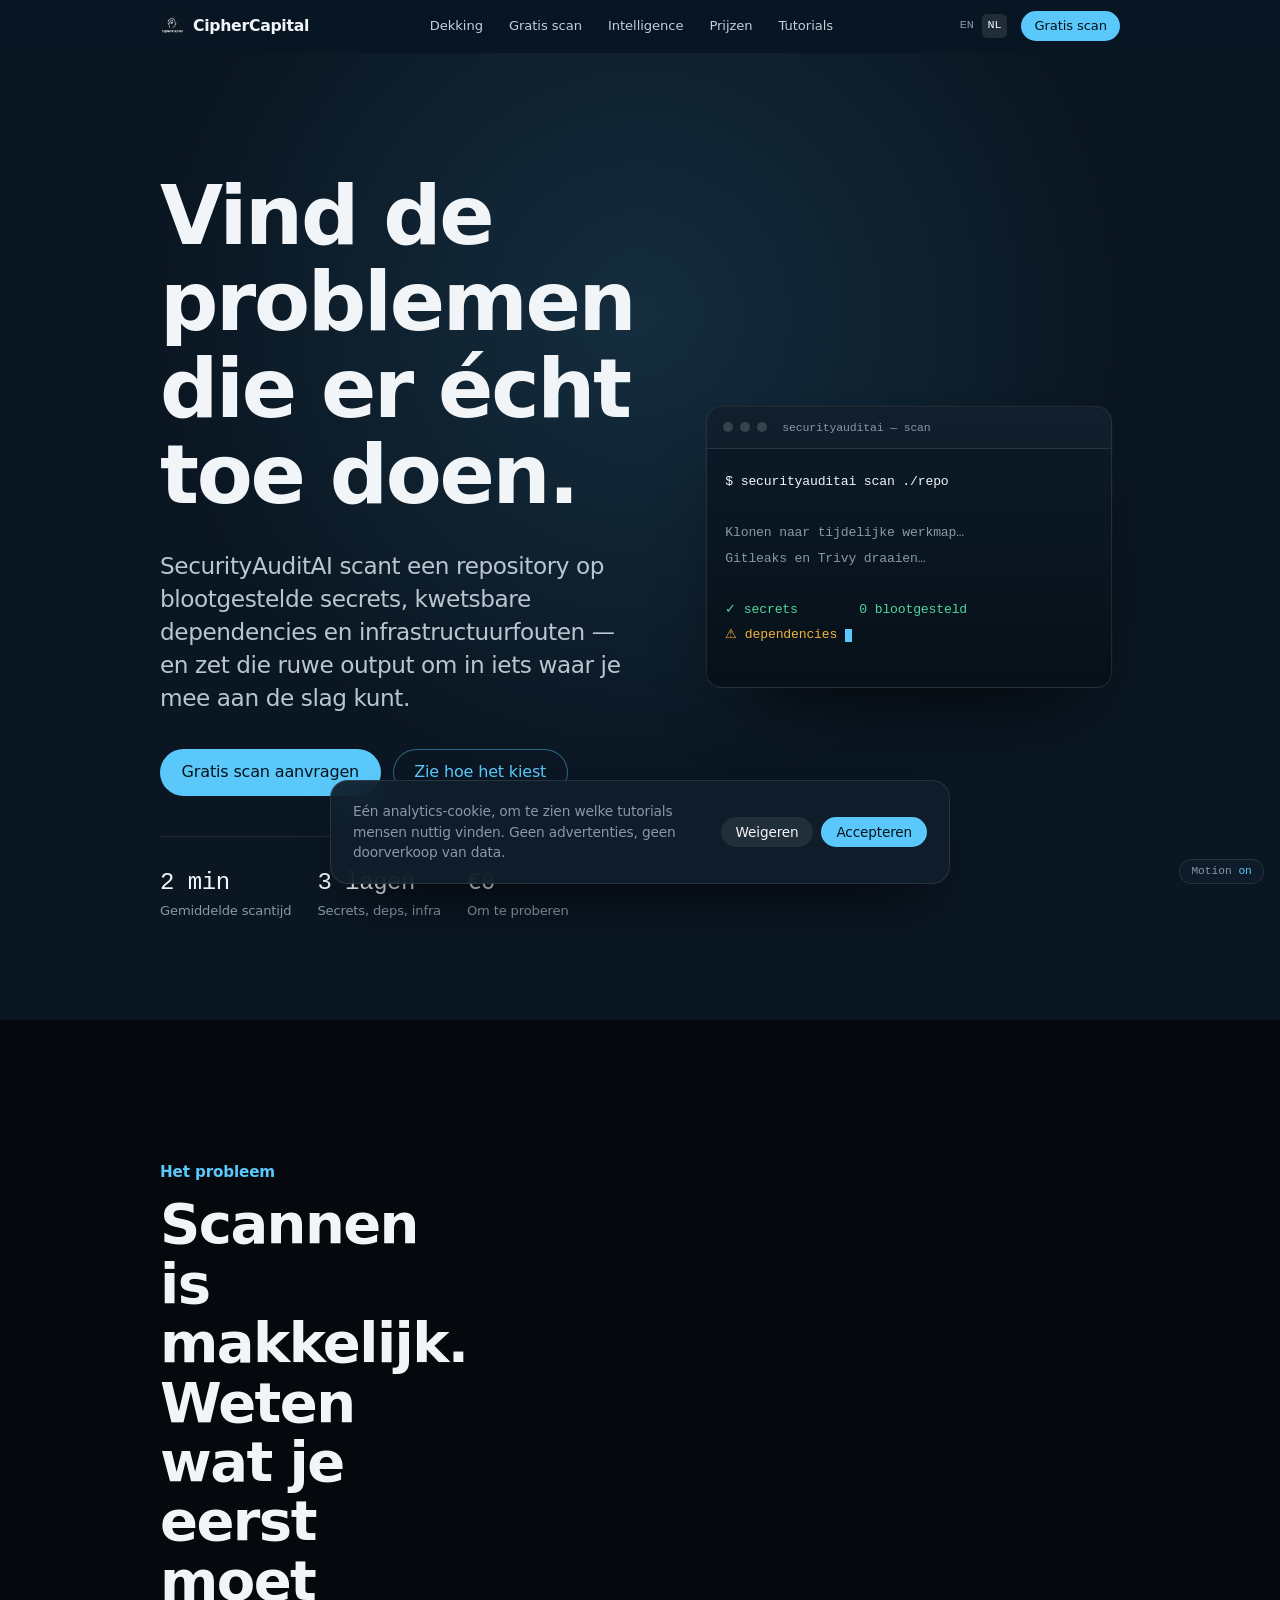
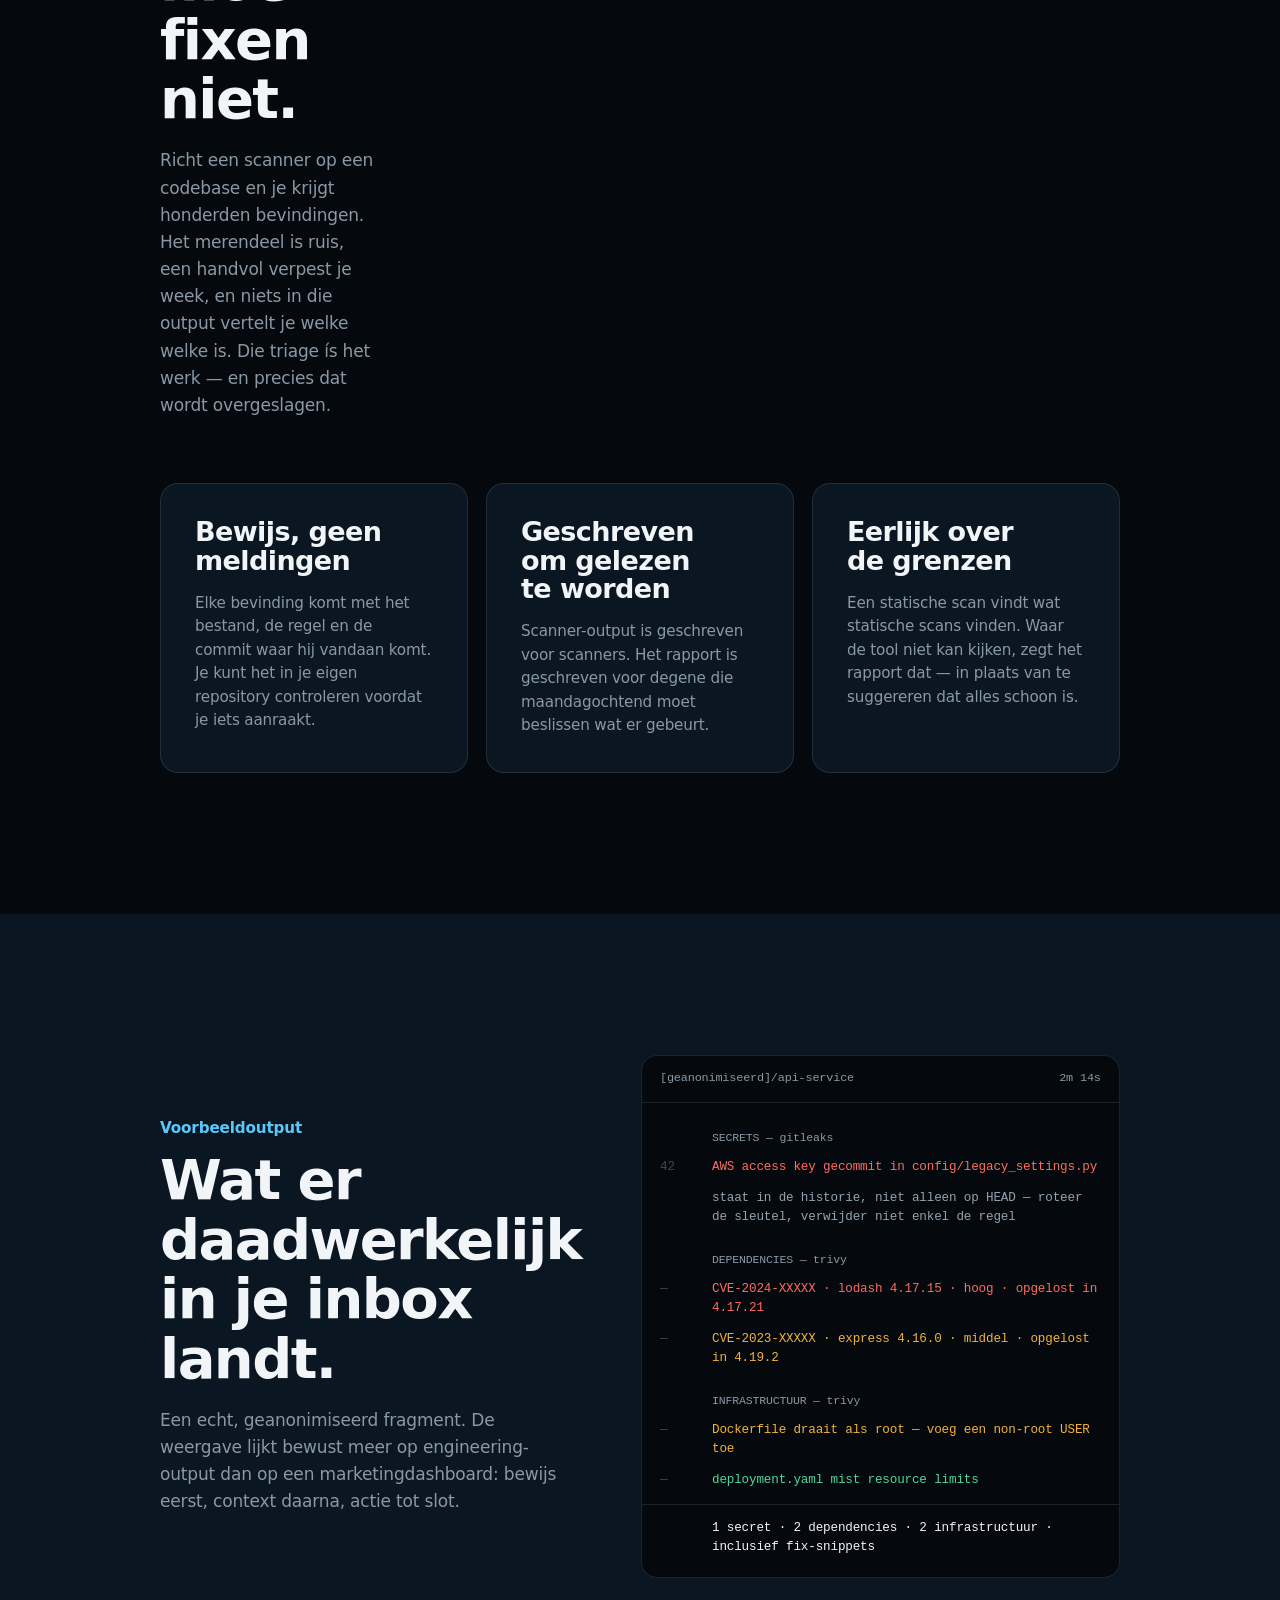
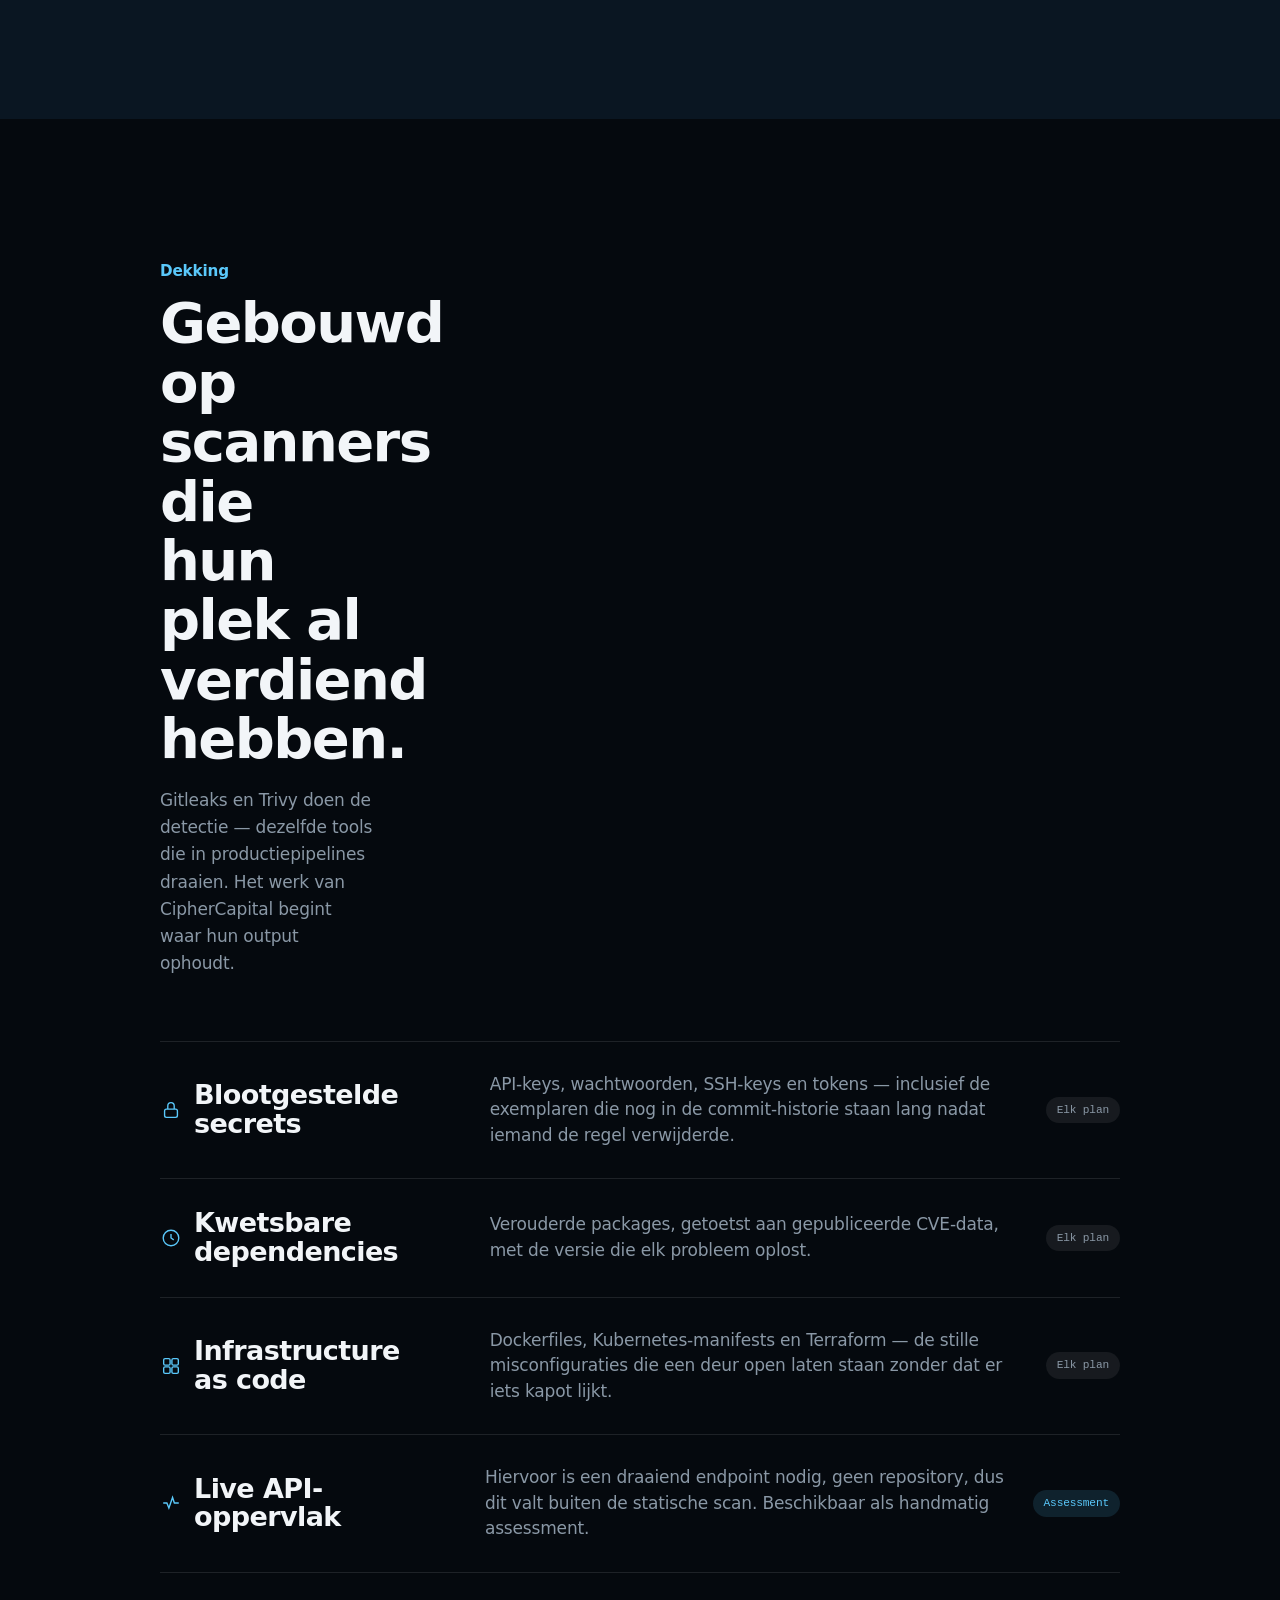
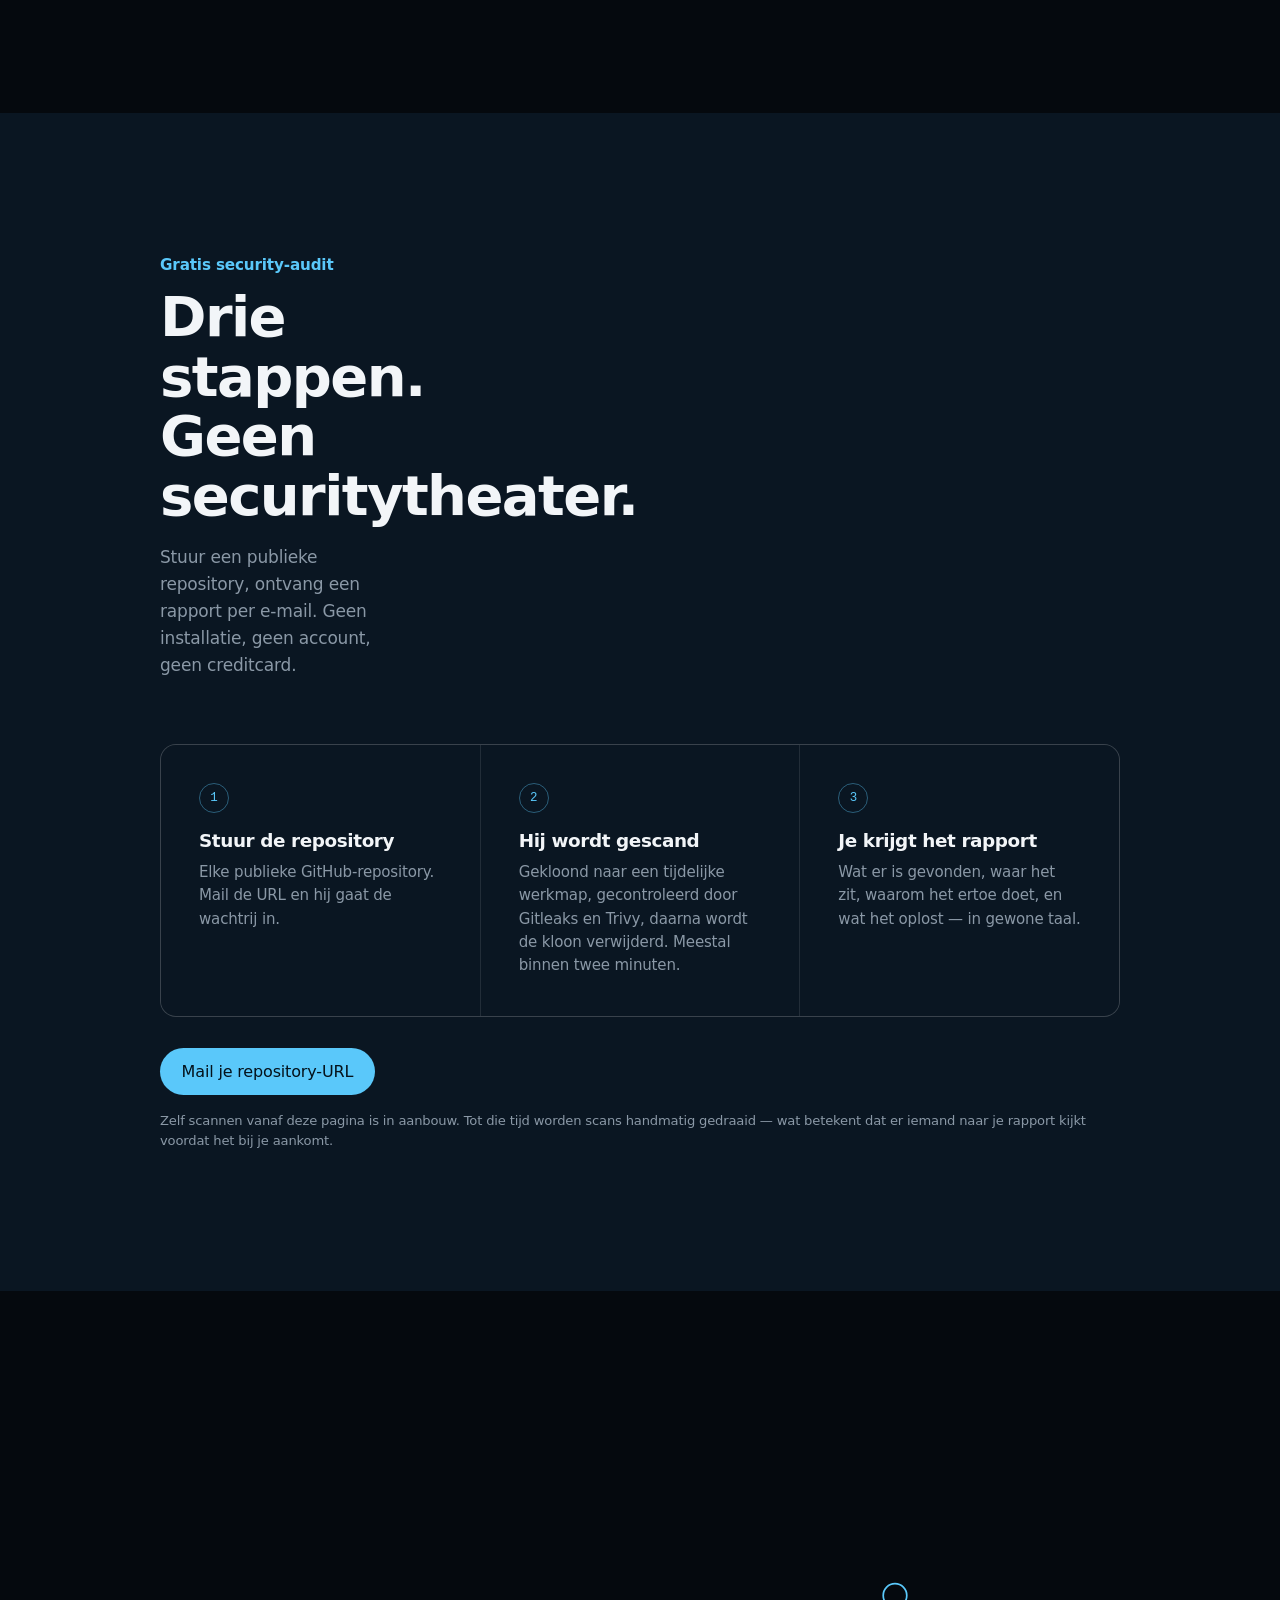
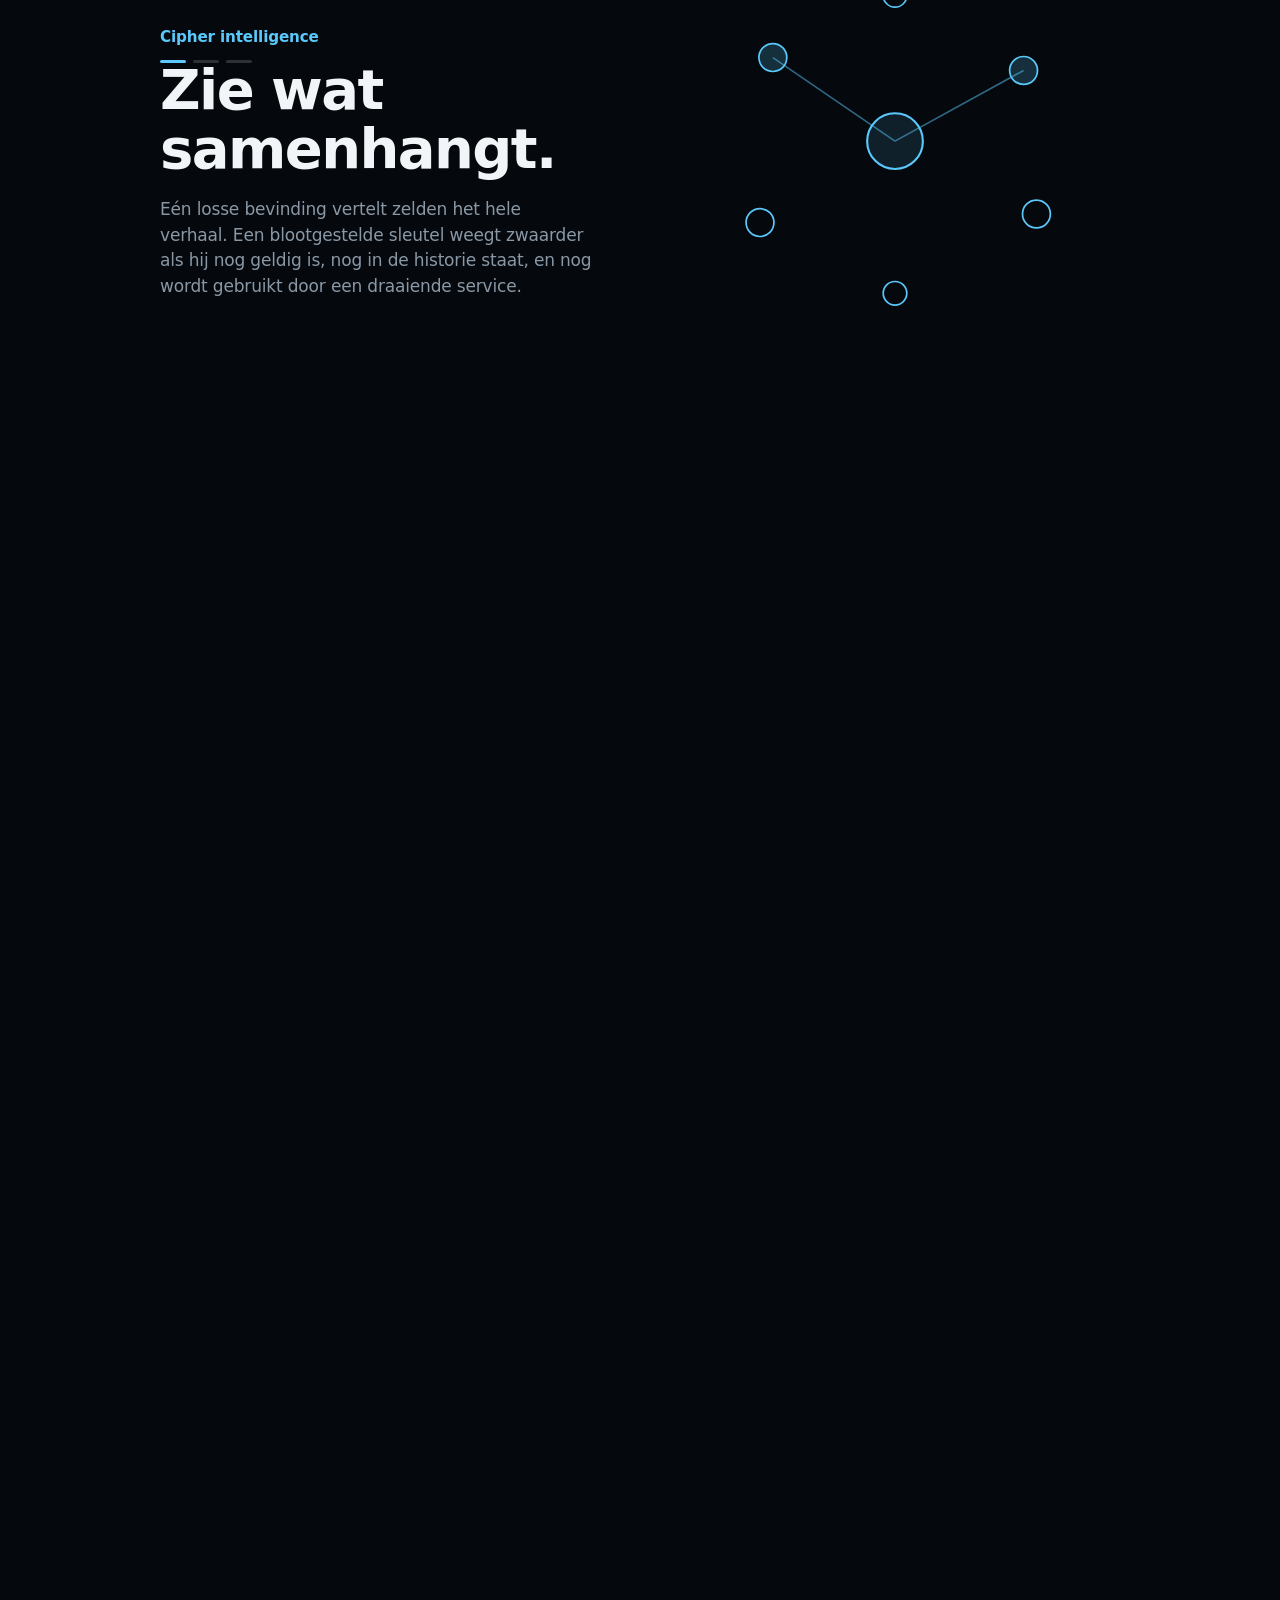
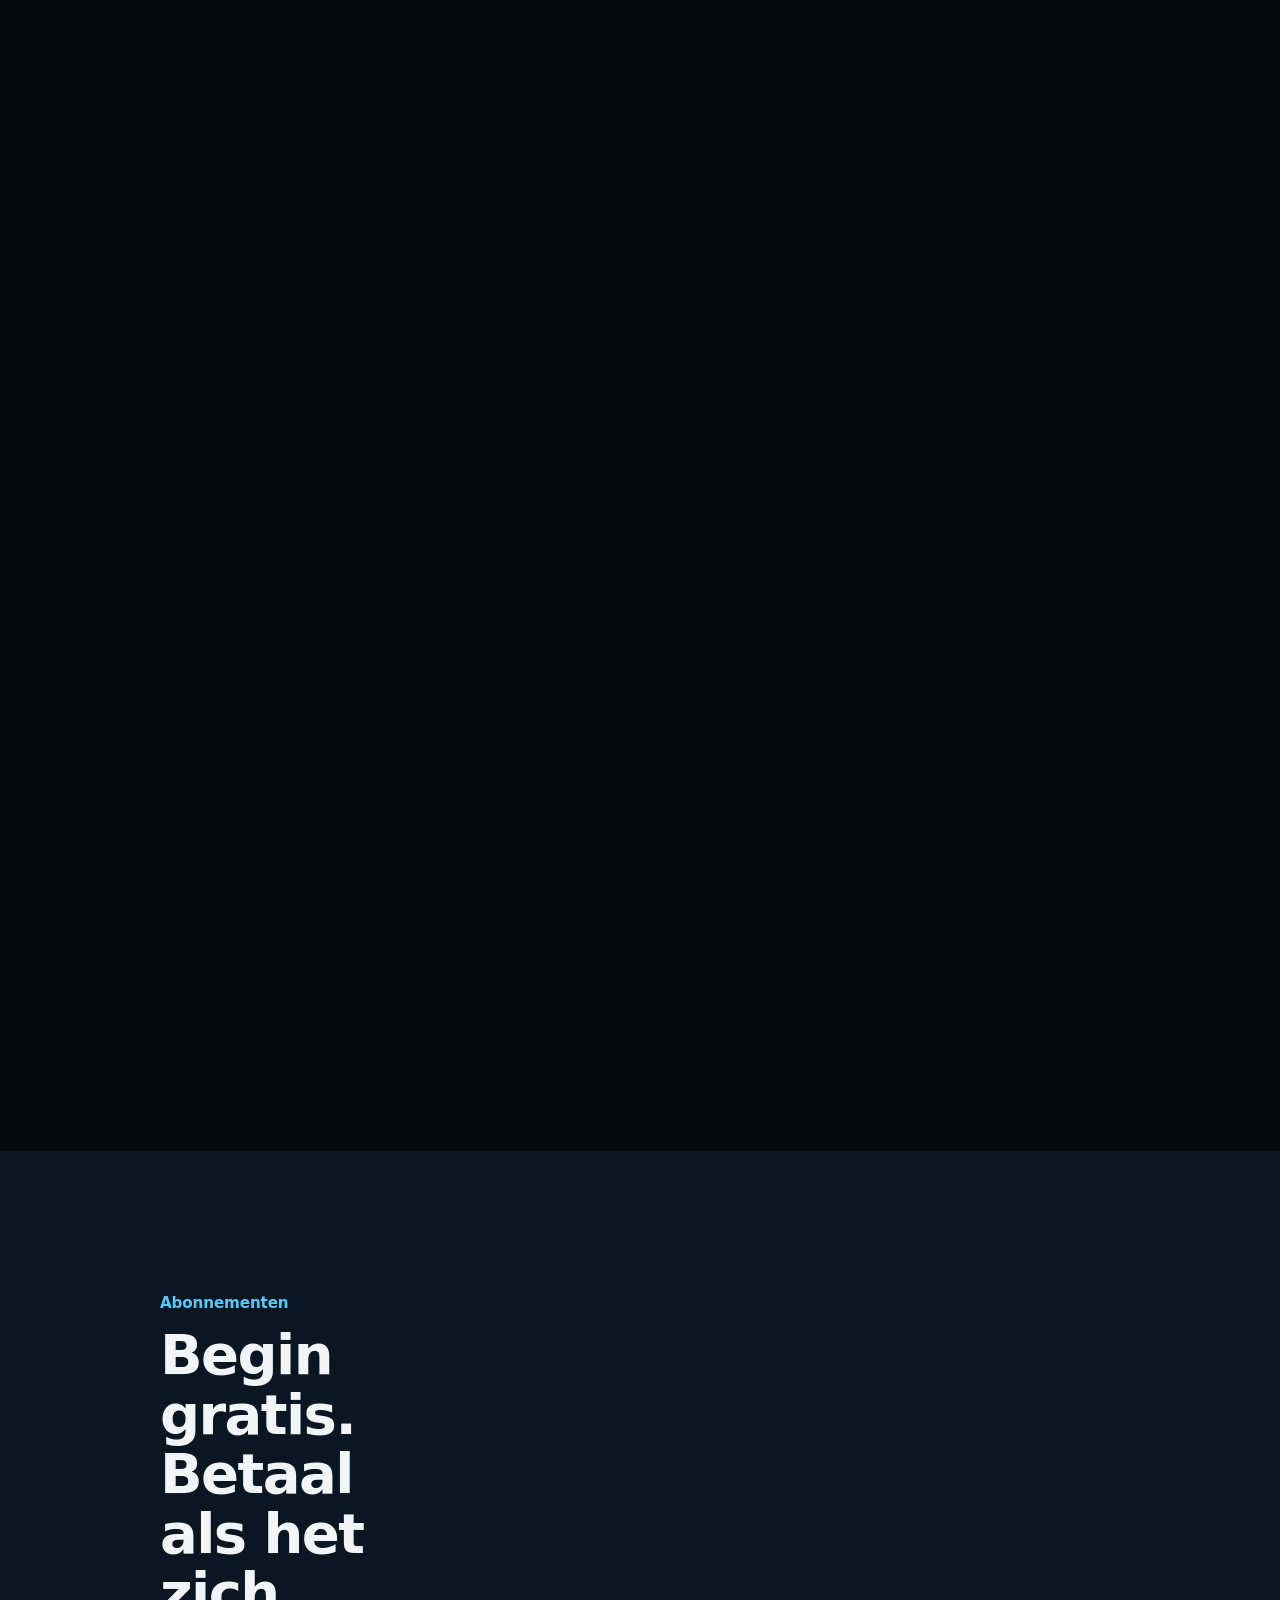
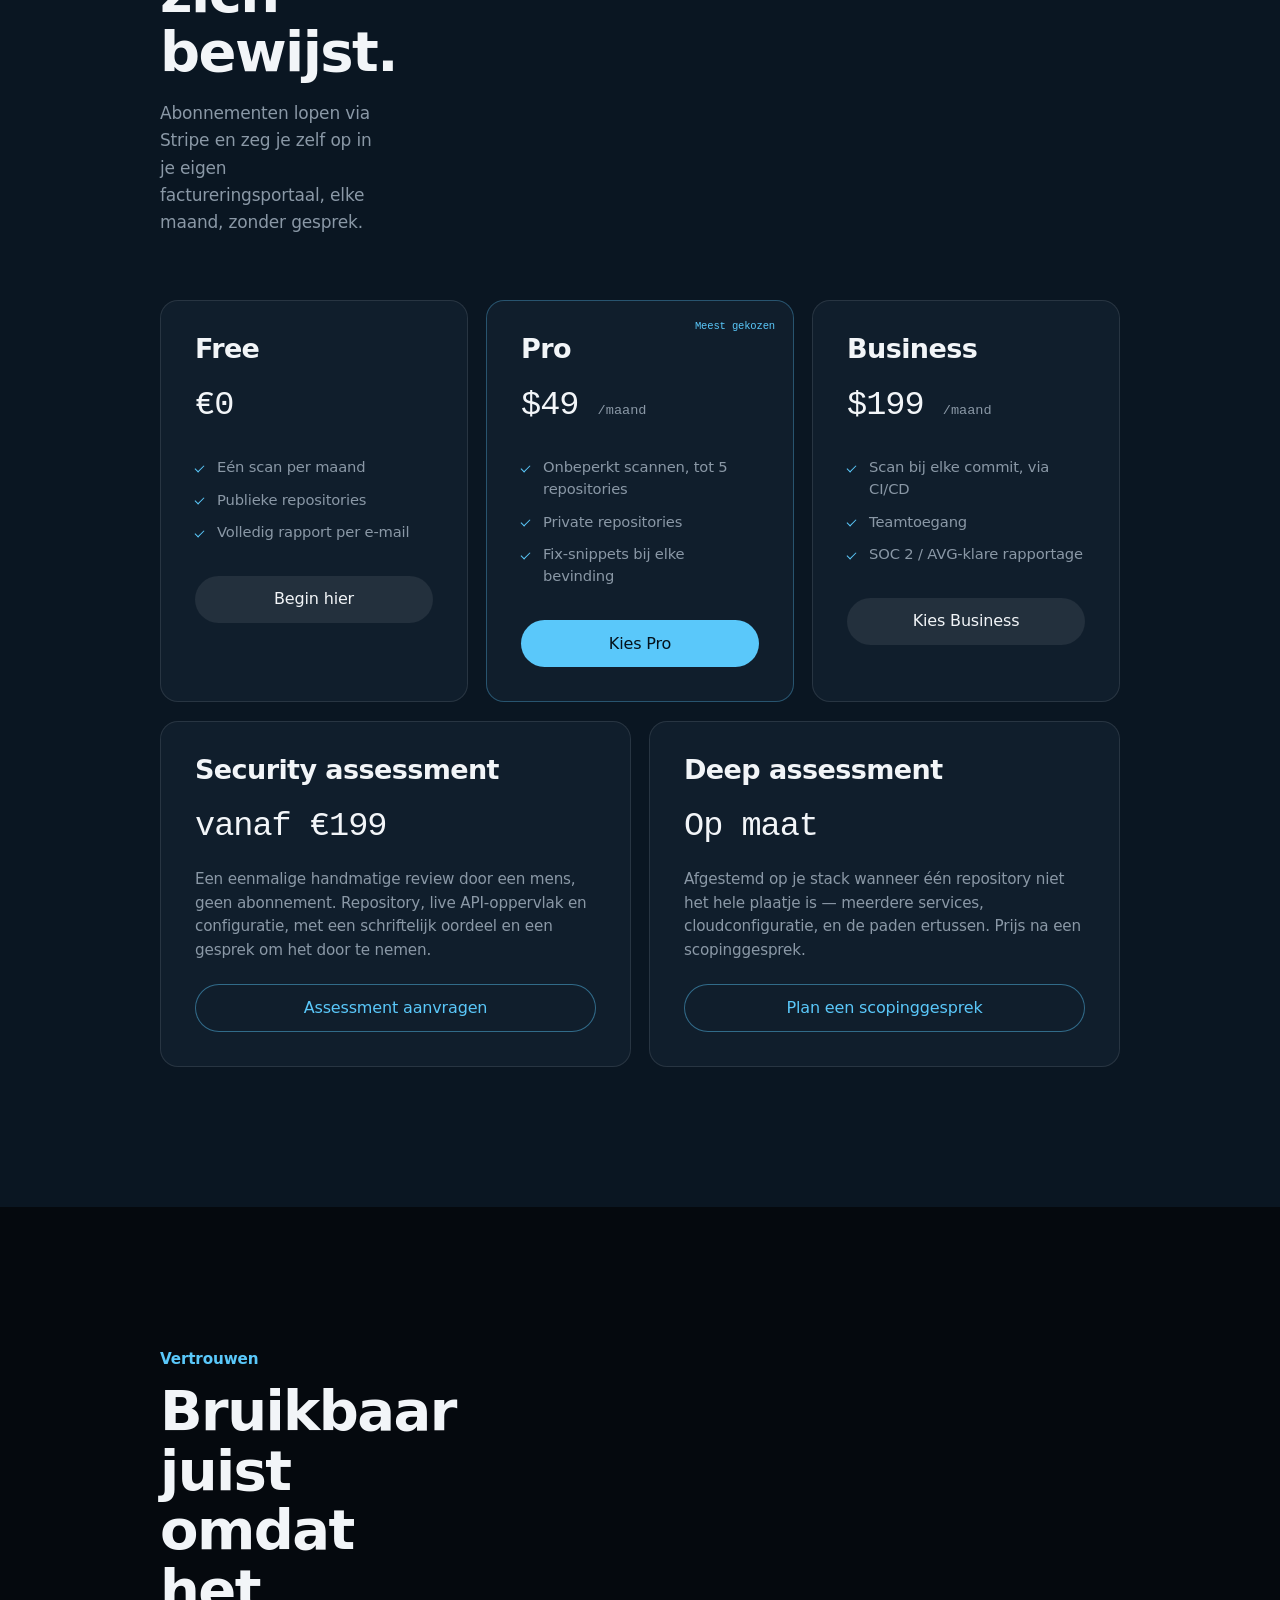
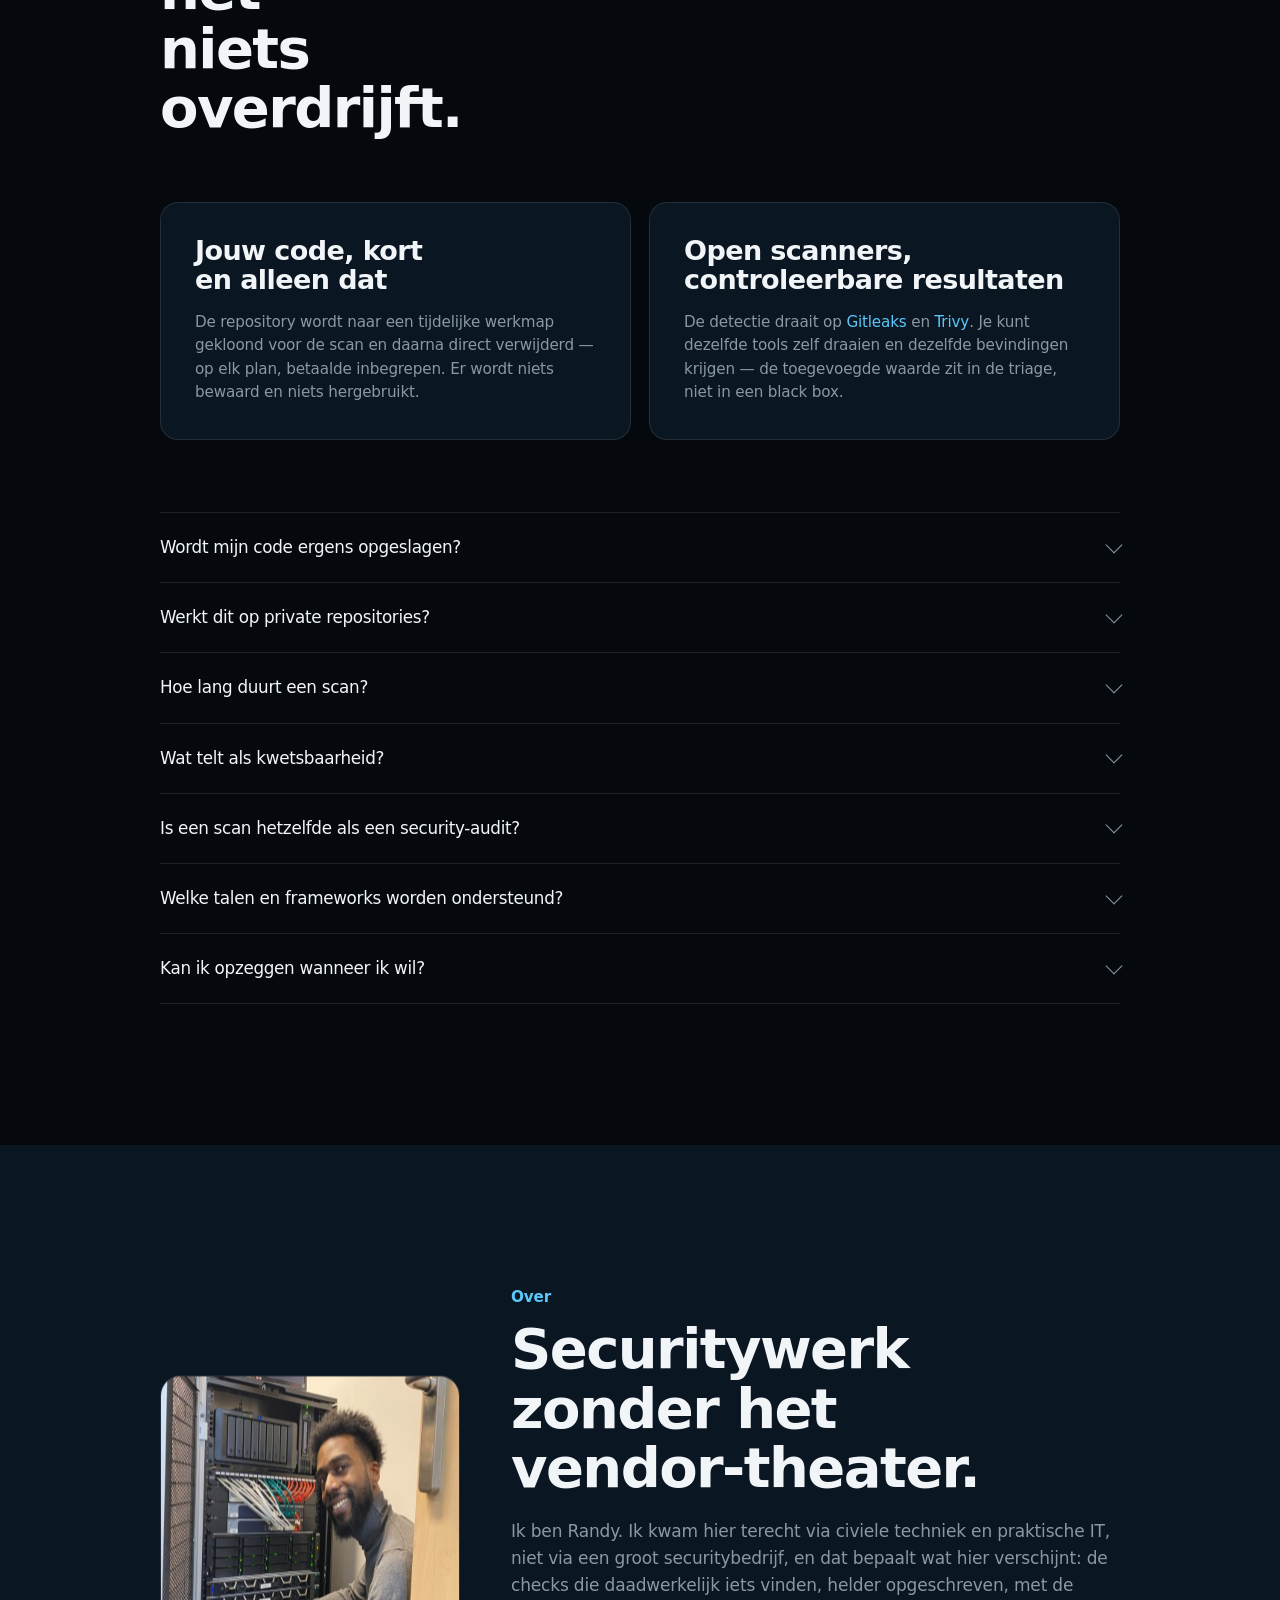
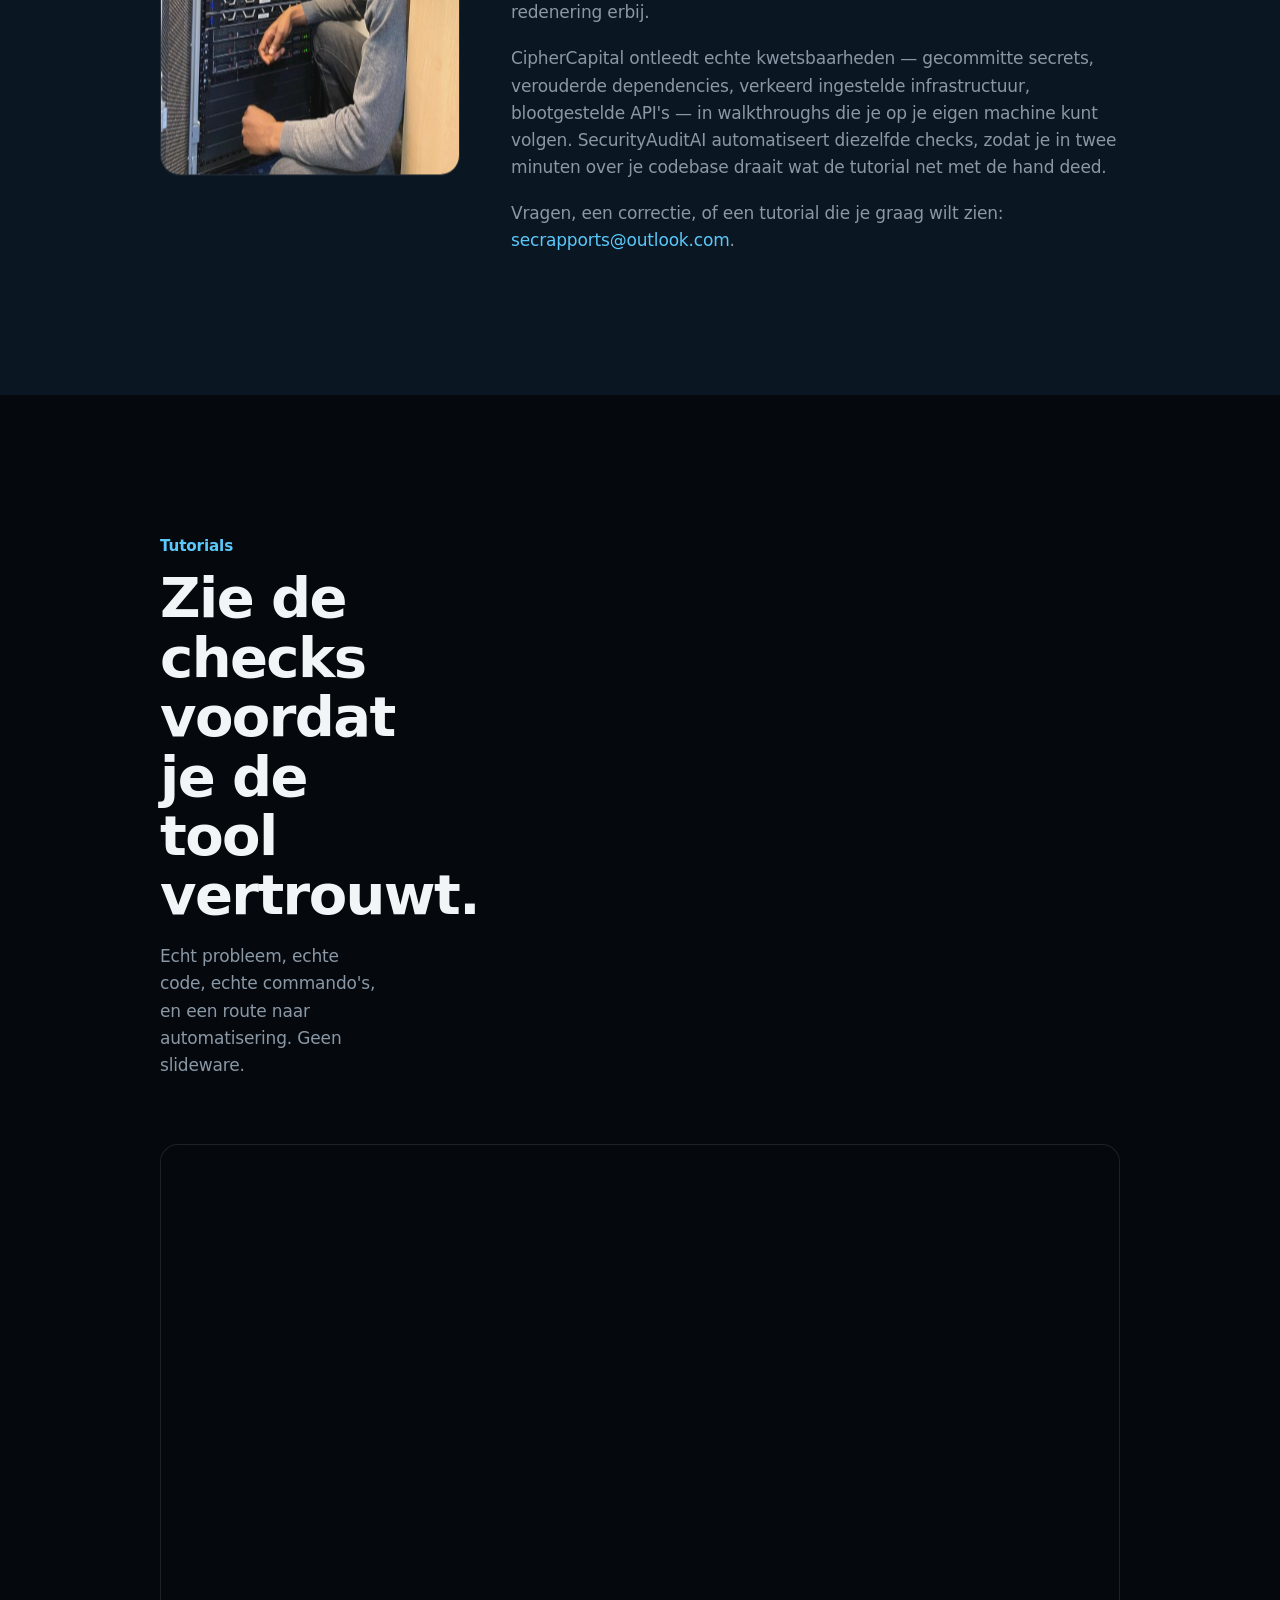
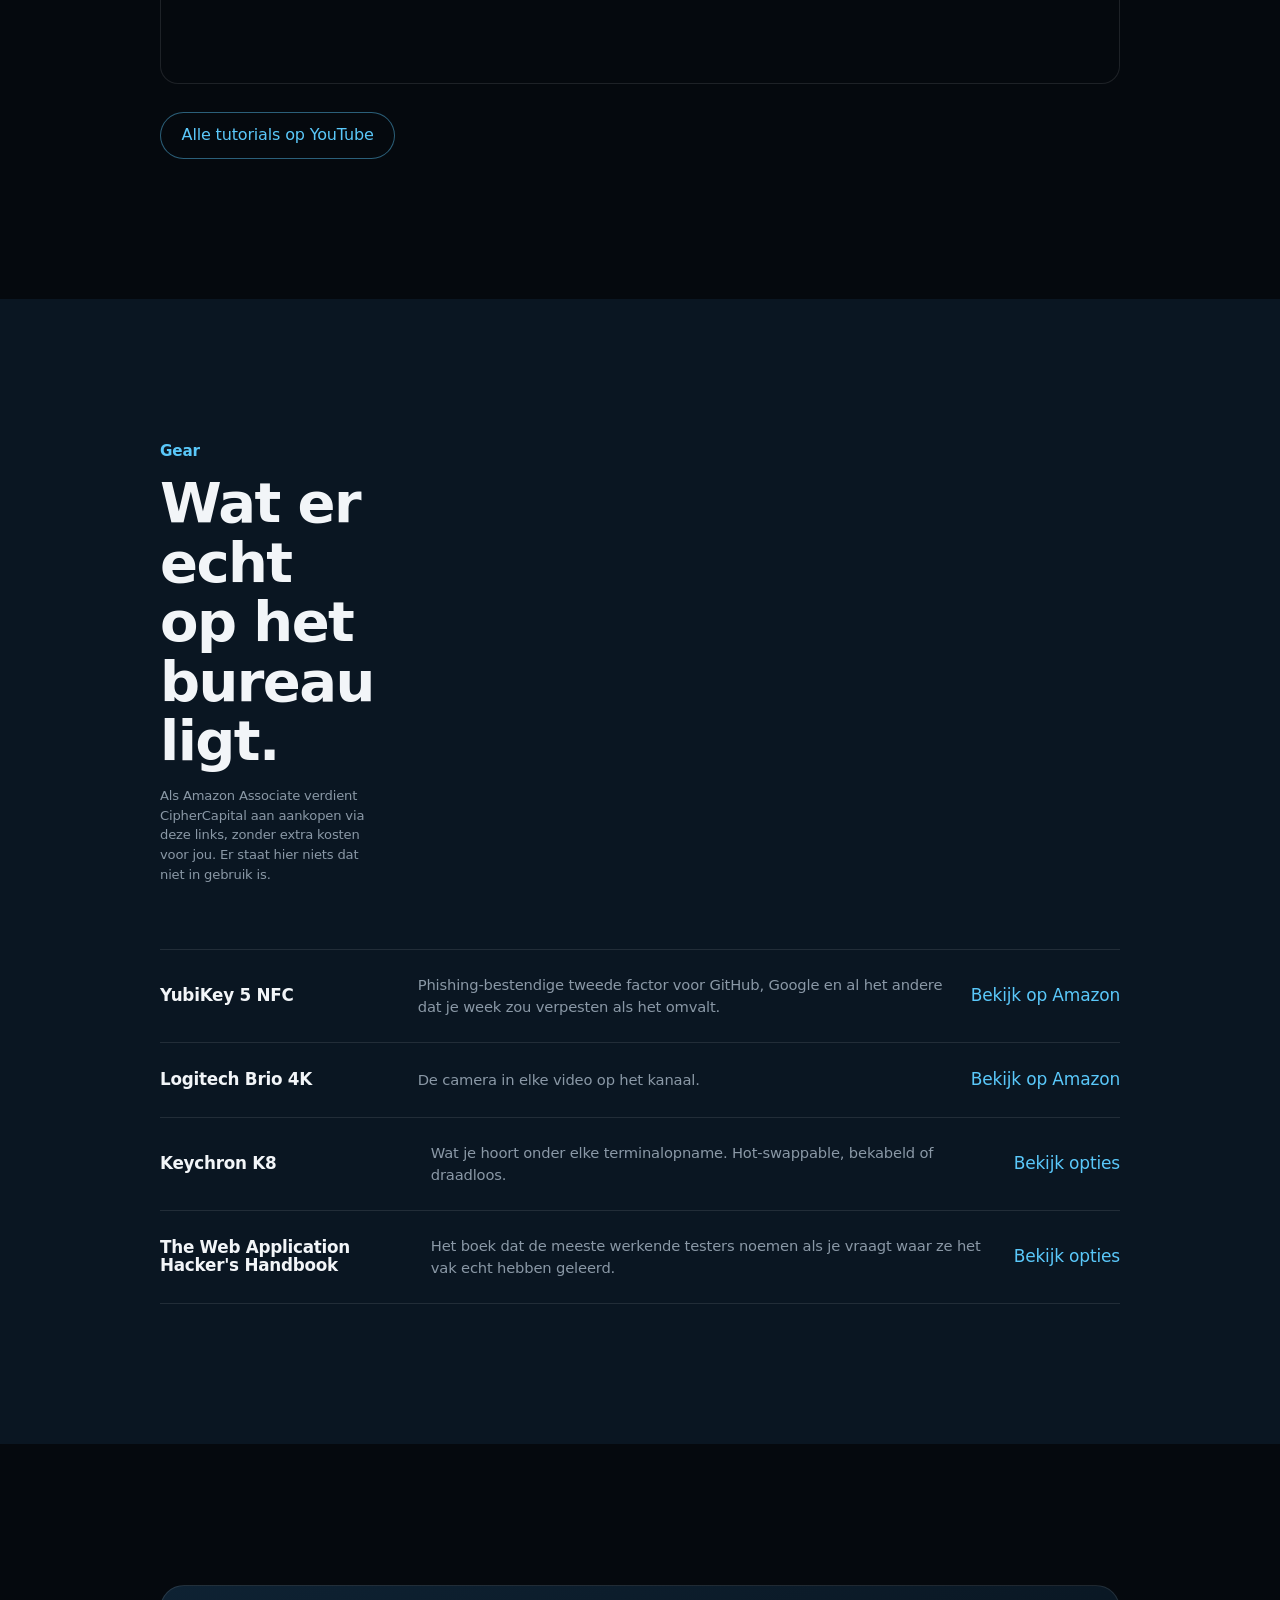
==== commit 45070105: "Add files via upload" ====
--- a/nl/index.html
+++ b/nl/index.html
@@ -1,884 +1,545 @@
-<!doctype html>
+<!DOCTYPE html>
 <html lang="nl">
 <head>
-<meta charset="utf-8"><meta name="viewport" content="width=device-width,initial-scale=1">
-<title>CipherCapital — Security intelligence die vindt wat telt</title><meta name="description" content="SecurityAuditAI vindt gelekte secrets, kwetsbare dependencies en infrastructuurproblemen — en helpt je bepalen wat als eerste telt.">
-<meta name="theme-color" content="#0b1522"><link rel="icon" href="../assets/favicon.png" type="image/svg+xml">
-<link rel="preload" as="image" href="../assets/logo.png">
+<meta charset="UTF-8">
+<meta name="viewport" content="width=device-width, initial-scale=1, viewport-fit=cover">
+<title>CipherCapital — vind de beveiligingsproblemen die er écht toe doen</title>
+<meta name="description" content="SecurityAuditAI scant repositories op blootgestelde secrets, kwetsbare dependencies en infrastructuurfouten, en zet ruwe bevindingen om in een rapport waar je direct mee aan de slag kunt.">
+<meta name="theme-color" content="#0A1622">
+<link rel="icon" href="../assets/favicon.png" type="image/png">
+<link rel="apple-touch-icon" href="../assets/favicon.png">
+<link rel="canonical" href="https://randysimpey.github.io/ciphercapital-hub/nl/">
+<link rel="alternate" hreflang="nl" href="https://randysimpey.github.io/ciphercapital-hub/nl/">
 <link rel="alternate" hreflang="en" href="https://randysimpey.github.io/ciphercapital-hub/">
-<link rel="alternate" hreflang="nl" href="https://randysimpey.github.io/ciphercapital-hub/nl/">
-
-<link rel="canonical" href="https://randysimpey.github.io/ciphercapital-hub/nl/">
-<meta property="og:type" content="website"><meta property="og:title" content="CipherCapital — Security intelligence die vindt wat telt"><meta property="og:description" content="SecurityAuditAI vindt gelekte secrets, kwetsbare dependencies en infrastructuurproblemen — en helpt je bepalen wat als eerste telt."><meta property="og:url" content="https://randysimpey.github.io/ciphercapital-hub/nl/"><meta property="og:image" content="../assets/logo.png">
-<meta name="twitter:card" content="summary"><meta name="twitter:title" content="CipherCapital — Security intelligence die vindt wat telt"><meta name="twitter:description" content="SecurityAuditAI vindt gelekte secrets, kwetsbare dependencies en infrastructuurproblemen — en helpt je bepalen wat als eerste telt."><meta name="twitter:image" content="../assets/logo.png">
-<style id="ciphercapital-critical-css">
-
-html,body{margin:0;padding:0;background:#f5f7fa;color:#0b1522;font-family:Inter,-apple-system,BlinkMacSystemFont,"Segoe UI",sans-serif;-webkit-font-smoothing:antialiased}
-*{box-sizing:border-box}
-img{max-width:100%;display:block}
-a{color:inherit;text-decoration:none}
-.wrap{width:min(1240px,calc(100% - 48px));margin:auto}
-.site{position:sticky;top:0;z-index:100;background:rgba(245,247,250,.96);border-bottom:1px solid #dce3ea}
-.nav{height:78px;display:flex;align-items:center;gap:24px}
-.brand{display:flex;align-items:center;gap:12px;font-weight:760;letter-spacing:-.03em}
-.brand img{width:46px;height:46px;border-radius:12px;object-fit:cover}
-.hero{min-height:calc(100vh - 112px);padding:86px 0 105px}
-.hero-grid{display:grid;grid-template-columns:1.05fr .95fr;gap:clamp(35px,7vw,110px);align-items:center}
-.hero h1{font-size:clamp(52px,7.3vw,104px);line-height:.94;letter-spacing:-.073em;margin:20px 0 28px}
-.section{padding:140px 0}
-.three,.pricing{display:grid;grid-template-columns:repeat(3,1fr);gap:18px}
-.card,.price{background:#fff;border:1px solid #dce3ea;border-radius:24px}
-@media(max-width:980px){.hero-grid,.three,.pricing{grid-template-columns:1fr}.navlinks{display:none}}
-
-
-:root{
- --bg:#f4f6f8;--surface:#ffffff;--surface2:#e8edf2;--ink:#101a27;--muted:#647180;
- --line:#d7dee6;--dark:#0b1522;--dark2:#122033;--darkmuted:#93a4b7;
- --amber:#d9a24a;--amber2:#f0c36d;--green:#4f9b78;--red:#b94d52;
- --sans:Inter,ui-sans-serif,system-ui,-apple-system,BlinkMacSystemFont,"Segoe UI",sans-serif;
- --mono:"IBM Plex Mono",ui-monospace,SFMono-Regular,Menlo,monospace;
- --max:1180px;--r:12px;
-}
-*{box-sizing:border-box}html{scroll-behavior:smooth}
-body{margin:0;background:var(--bg);color:var(--ink);font-family:var(--sans);line-height:1.65}
-a{color:inherit}.wrap{max-width:var(--max);margin:auto;padding:0 28px}
-img{max-width:100%;display:block}.mono{font-family:var(--mono)}
-:focus-visible{outline:2px solid var(--amber);outline-offset:4px}
-.topbar{background:var(--dark);color:#dfe7e2;text-align:center;font:12px var(--mono);padding:8px 16px;letter-spacing:.02em}
-.site{position:sticky;top:0;z-index:20;background:rgba(244,246,248,.94);backdrop-filter:blur(12px);border-bottom:1px solid var(--line)}
-.nav{height:72px;display:flex;align-items:center;justify-content:space-between;gap:20px}
-.brand{display:flex;align-items:center;text-decoration:none;font:600 15px var(--mono)}
-.brand img{width:46px;height:46px;border-radius:12px;object-fit:cover;box-shadow:0 8px 20px rgba(11,21,34,.10);transition:transform .45s var(--ease)}
-.navlinks{display:flex;gap:25px;font-size:14px;color:var(--muted)}
-.navlinks a{text-decoration:none}.navlinks a:hover{color:var(--ink)}
-.actions{display:flex;align-items:center;gap:10px}
-.lang{font:12px var(--mono);color:var(--muted);text-decoration:none;padding:6px 7px;border:1px solid transparent}
-.lang.active{border-color:var(--line);color:var(--ink);border-radius:6px}
-.btn{display:inline-flex;align-items:center;justify-content:center;gap:9px;border:1px solid var(--ink);padding:12px 17px;border-radius:8px;text-decoration:none;font:600 13px var(--mono);transition:.18s ease}
-.btn:hover{transform:translateY(-1px)}.btn-dark{background:var(--ink);color:#fff}.btn-light{background:transparent}.btn-amber{background:var(--amber);border-color:var(--amber);color:#17130d}
-.hero{padding:88px 0 76px;border-bottom:1px solid var(--line)}
-.hero-grid{display:grid;grid-template-columns:1.02fr .98fr;gap:70px;align-items:center}
-.eyebrow{font:600 12px var(--mono);letter-spacing:.12em;text-transform:uppercase;color:#69736e}
-h1,h2,h3{font-family:var(--mono);line-height:1.12;letter-spacing:-.035em;margin:0}
-h1{font-size:clamp(42px,6vw,74px);max-width:10ch;margin-top:16px}
-h2{font-size:clamp(30px,4vw,48px);max-width:16ch}
-h3{font-size:18px}
-.lead{font-size:20px;color:var(--muted);max-width:650px;margin:24px 0 0}
-.ctas{display:flex;gap:12px;flex-wrap:wrap;margin-top:30px}
-.micro{font:12px var(--mono);color:var(--muted);margin-top:15px}
-.panel{background:var(--dark);color:#edf3ef;border:1px solid #26342d;border-radius:14px;box-shadow:0 28px 70px rgba(16,22,19,.15);overflow:hidden}
-.panelbar{display:flex;align-items:center;gap:7px;padding:12px 15px;border-bottom:1px solid #26342d;background:#0c120f}
-.dot{width:8px;height:8px;border-radius:50%;background:#45534b}.paneltitle{margin-left:7px;color:#87978e;font:11px var(--mono)}
-.terminal{padding:25px;font:13px/1.9 var(--mono);min-height:370px}
-.ok{color:#72c394}.warn{color:#e4ae61}.dim{color:#91a29a}.white{color:#edf3ef}.accent{color:#f2b45b}
-.score{display:flex;align-items:flex-end;gap:18px;padding-bottom:20px;margin-bottom:18px;border-bottom:1px solid #26342d}
-.score strong{font:600 54px/1 var(--mono);color:#f2b45b}.score small{color:#9eaea5}
-.section{padding:86px 0;border-bottom:1px solid var(--line)}
-.sectionhead{display:flex;justify-content:space-between;gap:40px;align-items:end;margin-bottom:38px}
-.sectionhead p{max-width:510px;color:var(--muted);margin:0}
-.grid3{display:grid;grid-template-columns:repeat(3,1fr);gap:16px}
-.card{background:var(--surface);border:1px solid var(--line);border-radius:var(--r);padding:28px}
-.card .num{font:12px var(--mono);color:var(--amber);display:block;margin-bottom:35px}
-.card p{color:var(--muted);font-size:15px}
-.darksection{background:var(--dark);color:#eef3ef;border-bottom:0}
-.darksection .sectionhead p,.darksection .muted{color:#a9b5ae}
-.intelligence{display:grid;grid-template-columns:.9fr 1.1fr;gap:45px;align-items:center}
-.callout{border:1px solid #33443b;border-radius:12px;padding:26px;background:#141c18}
-.riskrow{display:grid;grid-template-columns:105px 1fr 95px;gap:14px;align-items:center;padding:16px 0;border-bottom:1px solid #2b3831;font:12px var(--mono)}
-.riskrow:last-child{border:0}.pill{display:inline-flex;border:1px solid #46564d;border-radius:999px;padding:4px 8px;width:max-content}.pill.hot{color:#f2b45b;border-color:#7b5b2c}
-.steps{display:grid;grid-template-columns:repeat(4,1fr);border:1px solid var(--line);border-radius:12px;overflow:hidden}
-.step{padding:28px;border-right:1px solid var(--line)}.step:last-child{border:0}
-.stepno{font:12px var(--mono);color:var(--amber)}.step p{color:var(--muted);font-size:14px}
-.coverage{border-top:1px solid var(--line)}
-.coverage-row{display:grid;grid-template-columns:250px 1fr 100px;gap:24px;padding:25px 0;border-bottom:1px solid var(--line);align-items:start}
-.coverage-row p{margin:0;color:var(--muted);font-size:15px}.status{font:11px var(--mono);text-align:right;color:#59645f}
-.report{display:grid;grid-template-columns:.8fr 1.2fr;gap:50px;align-items:start}
-.code{background:var(--dark);border-radius:12px;overflow:hidden;font:12px/1.8 var(--mono);color:#e9efeb}
-.codehead{padding:12px 16px;border-bottom:1px solid #28352e;color:#8fa097;display:flex;justify-content:space-between}
-.coderow{display:grid;grid-template-columns:42px 1fr;padding:4px 17px}.ln{color:#46554c;text-align:right;padding-right:13px}.finding{color:#e4ae61}
-.pricing{border:1px solid var(--line);border-radius:12px;overflow:hidden;background:var(--surface)}
-.price{display:grid;grid-template-columns:1fr .7fr 1.7fr auto;gap:20px;padding:24px;border-bottom:1px solid var(--line);align-items:center}.price:last-child{border:0}
-.price .name{font:600 17px var(--mono)}.price .amount{font:600 18px var(--mono)}.price ul{margin:0;padding:0;list-style:none;color:var(--muted);font-size:14px}.price li+li{margin-top:5px}.featured{background:#f0ede4}
-.about{display:grid;grid-template-columns:190px 1fr;gap:45px;align-items:start}
-.portrait{width:190px;aspect-ratio:1;border-radius:14px;overflow:hidden;background:#ddd9cf;border:1px solid var(--line);display:flex;align-items:center;justify-content:center;font:600 34px var(--mono)}.portrait img{width:100%;height:100%;object-fit:contain;object-position:center center}
-.portrait span{color:#756e62}
-.faq{max-width:850px}.faq details{border-top:1px solid var(--line);padding:19px 0}.faq details:last-child{border-bottom:1px solid var(--line)}
-.faq summary{cursor:pointer;font:500 14px var(--mono);display:flex;justify-content:space-between}.faq summary::after{content:"+"}.faq details[open] summary::after{content:"−"}.faq p{color:var(--muted);max-width:700px}
-.final{padding:95px 0}.finalbox{background:var(--dark);color:#fff;border-radius:16px;padding:55px;display:flex;justify-content:space-between;align-items:end;gap:30px}.finalbox p{color:#aab7b0;max-width:600px}
-footer{padding:35px 0 55px}.footer{display:flex;justify-content:space-between;gap:20px;flex-wrap:wrap}.footerlinks{display:flex;gap:17px;flex-wrap:wrap;color:var(--muted);font-size:13px}.footerlinks a{text-decoration:none}.legal{color:var(--muted);font:11px var(--mono);margin-top:20px}
-.prose{max-width:850px;padding:70px 0}.prose h1{font-size:48px;max-width:100%}.prose h2{font-size:28px;max-width:100%;margin-top:45px}.prose p,.prose li{color:var(--muted)}.prose a{color:#77501f}
-@media(max-width:900px){.navlinks{display:none}.hero-grid,.intelligence,.report,.about{grid-template-columns:1fr}.grid3{grid-template-columns:1fr}.steps{grid-template-columns:1fr 1fr}.step:nth-child(2){border-right:0}.step:nth-child(-n+2){border-bottom:1px solid var(--line)}.coverage-row{grid-template-columns:1fr}.status{text-align:left}.price{grid-template-columns:1fr}.finalbox{display:block}.finalbox .btn{margin-top:20px}}
-@media(max-width:600px){.wrap{padding:0 18px}.hero{padding:58px 0}.section{padding:62px 0}.actions .btn{display:none}h1{font-size:43px}.steps{grid-template-columns:1fr}.step{border-right:0!important;border-bottom:1px solid var(--line)}.step:last-child{border-bottom:0}.finalbox{padding:32px}.portrait{width:150px}}
-@media(prefers-reduced-motion:reduce){html{scroll-behavior:auto}.btn{transition:none}}
-
-
-/* =========================================================
-   CIPHER MOTION SYSTEM — Apple-inspired, brand-specific
-   Scroll choreography, depth, micro-interactions.
-   ========================================================= */
-
-html { scroll-behavior: smooth; }
-body { overflow-x: clip; }
-
-:root{
-  --motion-ease:cubic-bezier(.22,1,.36,1);
-  --motion-soft:cubic-bezier(.16,1,.3,1);
-}
-
-/* Page-load choreography */
-@keyframes cc-page-in{
-  from{opacity:0; transform:translateY(10px)}
-  to{opacity:1; transform:none}
-}
-body{animation:cc-page-in .75s var(--motion-ease) both}
-
-/* Header gets a subtle glass/depth treatment while scrolling */
-.site-header{
-  transition:background .45s ease, box-shadow .45s ease, border-color .45s ease, transform .45s var(--motion-ease);
-}
-.site-header.is-scrolled{
-  background:rgba(244,246,248,.88);
-  box-shadow:0 10px 40px rgba(16,26,39,.08);
-  backdrop-filter:blur(18px) saturate(130%);
-  -webkit-backdrop-filter:blur(18px) saturate(130%);
-}
-
-/* Hero: cinematic stagger */
-.hero .eyebrow,
-.hero h1,
-.hero .lead,
-.hero .actions,
-.hero .hero-meta,
-.hero .hero-dashboard{
-  opacity:0;
-  transform:translateY(28px);
-  animation:cc-hero-in 1s var(--motion-ease) forwards;
-}
-.hero .eyebrow{animation-delay:.08s}
-.hero h1{animation-delay:.16s}
-.hero .lead{animation-delay:.25s}
-.hero .actions{animation-delay:.34s}
-.hero .hero-meta{animation-delay:.43s}
-.hero .hero-dashboard{animation-delay:.50s}
-
-@keyframes cc-hero-in{
-  to{opacity:1; transform:none}
-}
-
-/* Soft ambient hero light */
-.hero::before{
-  content:"";
-  position:absolute;
-  width:55vw;
-  height:55vw;
-  max-width:780px;
-  max-height:780px;
-  right:-18vw;
-  top:-22vw;
-  border-radius:50%;
-  background:radial-gradient(circle, rgba(79,155,120,.11), rgba(79,155,120,0) 65%);
-  pointer-events:none;
-  animation:cc-breathe 8s ease-in-out infinite;
-}
-@keyframes cc-breathe{
-  0%,100%{transform:scale(1);opacity:.65}
-  50%{transform:scale(1.08);opacity:1}
-}
-
-/* Scroll-reveal utility */
-.reveal,
-.reveal-left,
-.reveal-right,
-.reveal-scale{
-  opacity:0;
-  transition:
-    opacity .9s var(--motion-ease),
-    transform 1s var(--motion-ease);
-  will-change:transform,opacity;
-}
-.reveal{transform:translateY(42px)}
-.reveal-left{transform:translateX(-54px)}
-.reveal-right{transform:translateX(54px)}
-.reveal-scale{transform:scale(.92)}
-.reveal.is-visible,
-.reveal-left.is-visible,
-.reveal-right.is-visible,
-.reveal-scale.is-visible{
-  opacity:1;
-  transform:none;
-}
-
-/* Stagger children inside revealed groups */
-.stagger > *{
-  opacity:0;
-  transform:translateY(24px);
-  transition:opacity .8s var(--motion-ease), transform .8s var(--motion-ease);
-}
-.stagger.is-visible > *{opacity:1;transform:none}
-.stagger.is-visible > *:nth-child(1){transition-delay:.04s}
-.stagger.is-visible > *:nth-child(2){transition-delay:.11s}
-.stagger.is-visible > *:nth-child(3){transition-delay:.18s}
-.stagger.is-visible > *:nth-child(4){transition-delay:.25s}
-.stagger.is-visible > *:nth-child(5){transition-delay:.32s}
-.stagger.is-visible > *:nth-child(6){transition-delay:.39s}
-
-/* Dashboard depth */
-.hero-dashboard,
-.report-preview,
-.score-card,
-.card,
-.price-card{
-  transform-style:preserve-3d;
-}
-.hero-dashboard{
-  transition:transform .7s var(--motion-ease), box-shadow .7s ease;
-  box-shadow:0 30px 80px rgba(11,21,34,.14);
-}
-.hero-dashboard:hover{
-  transform:translateY(-6px) rotateX(1deg) rotateY(-1deg);
-  box-shadow:0 40px 100px rgba(11,21,34,.18);
-}
-
-/* Scan-line detail inside dashboard */
-.hero-dashboard::after{
-  content:"";
-  position:absolute;
-  left:0;right:0;
-  top:-10%;
-  height:1px;
-  background:linear-gradient(90deg,transparent,rgba(79,155,120,.65),transparent);
-  box-shadow:0 0 18px rgba(79,155,120,.35);
-  animation:cc-scanline 4.8s linear infinite;
-  pointer-events:none;
-}
-@keyframes cc-scanline{
-  from{top:-5%;opacity:0}
-  8%{opacity:1}
-  88%{opacity:1}
-  to{top:105%;opacity:0}
-}
-
-/* Interactive cards */
-.card,
-.price-card,
-.report-preview{
-  transition:
-    transform .55s var(--motion-ease),
-    box-shadow .55s var(--motion-ease),
-    border-color .35s ease;
-}
-.card:hover,
-.price-card:hover{
-  transform:translateY(-8px);
-  box-shadow:0 22px 55px rgba(16,26,39,.11);
-}
-.card::before,
-.price-card::before{
-  content:"";
-  position:absolute;
-  inset:0;
-  border-radius:inherit;
-  background:radial-gradient(240px circle at var(--mx,50%) var(--my,0%), rgba(79,155,120,.08), transparent 60%);
-  opacity:0;
-  transition:opacity .35s ease;
-  pointer-events:none;
-}
-.card:hover::before,
-.price-card:hover::before{opacity:1}
-
-/* Buttons: restrained lift + shine */
-.btn{
-  position:relative;
-  overflow:hidden;
-  transition:transform .35s var(--motion-ease), box-shadow .35s ease, background .35s ease;
-}
-.btn:hover{transform:translateY(-2px)}
-.btn::after{
-  content:"";
-  position:absolute;
-  top:-120%;
-  left:-30%;
-  width:22%;
-  height:340%;
-  transform:rotate(20deg);
-  background:linear-gradient(90deg,transparent,rgba(255,255,255,.28),transparent);
-  transition:left .75s var(--motion-ease);
-  pointer-events:none;
-}
-.btn:hover::after{left:125%}
-
-/* Logo micro motion */
-.brand img{
-  transition:transform .55s var(--motion-ease), filter .35s ease;
-}
-.brand:hover img{
-  transform:translateY(-2px) rotate(-2deg);
-  filter:drop-shadow(0 8px 16px rgba(16,26,39,.16));
-}
-
-/* Section divider drift */
-.section-head .eyebrow{
-  transition:letter-spacing .6s var(--motion-ease);
-}
-.section-head:hover .eyebrow{letter-spacing:.16em}
-
-/* Animated progress line */
-.scroll-progress{
-  position:fixed;
-  z-index:9999;
-  top:0;left:0;
-  height:2px;
-  width:0;
-  background:linear-gradient(90deg,#4f9b78,#d9a24a);
-  box-shadow:0 0 12px rgba(79,155,120,.35);
-  pointer-events:none;
-}
-
-/* Sticky storytelling section */
-.cipher-story{
-  position:relative;
-  min-height:220vh;
-  margin-top:5rem;
-}
-.cipher-story__sticky{
-  position:sticky;
-  top:0;
-  min-height:100vh;
-  display:grid;
-  place-items:center;
-  overflow:hidden;
-  padding:8rem 0;
-}
-.cipher-story__stage{
-  width:min(1180px,92vw);
-  display:grid;
-  grid-template-columns:1fr 1.15fr;
-  gap:clamp(2rem,6vw,6rem);
-  align-items:center;
-}
-.cipher-story__copy{
-  position:relative;
-  z-index:2;
-}
-.cipher-story__step{
-  opacity:.28;
-  transform:translateY(18px);
-  transition:opacity .5s var(--motion-ease), transform .5s var(--motion-ease);
-}
-.cipher-story__step.is-active{
-  opacity:1;
-  transform:none;
-}
-.cipher-story__visual{
-  position:relative;
-  aspect-ratio:1;
-  max-width:560px;
-  justify-self:end;
-}
-.cipher-orbit{
-  position:absolute;
-  inset:8%;
-  border:1px solid rgba(79,155,120,.20);
-  border-radius:50%;
-  animation:cc-orbit 18s linear infinite;
-}
-.cipher-orbit:nth-child(2){inset:18%;animation-duration:12s;animation-direction:reverse}
-.cipher-orbit:nth-child(3){inset:31%;animation-duration:8s}
-@keyframes cc-orbit{to{transform:rotate(360deg)}}
-.cipher-core{
-  position:absolute;
-  inset:38%;
-  border-radius:24%;
-  background:linear-gradient(145deg,#0b1522,#20334b);
-  box-shadow:0 30px 80px rgba(11,21,34,.25), inset 0 0 40px rgba(79,155,120,.12);
-  display:grid;
-  place-items:center;
-  color:#fff;
-  font:700 clamp(1rem,2vw,1.5rem)/1 "IBM Plex Mono",monospace;
-  letter-spacing:.08em;
-  transform:scale(1);
-  transition:transform .7s var(--motion-ease);
-}
-.cipher-node{
-  position:absolute;
-  width:12px;height:12px;
-  border-radius:50%;
-  background:#4f9b78;
-  box-shadow:0 0 0 7px rgba(79,155,120,.10),0 0 22px rgba(79,155,120,.5);
-  transform:translate(-50%,-50%);
-  transition:opacity .4s ease,transform .7s var(--motion-ease);
-}
-.cipher-node:nth-of-type(1){left:18%;top:31%}
-.cipher-node:nth-of-type(2){left:82%;top:24%}
-.cipher-node:nth-of-type(3){left:72%;top:76%}
-.cipher-node:nth-of-type(4){left:24%;top:70%}
-
-/* Animated metric counters */
-.metric-number{
-  font-variant-numeric:tabular-nums;
-}
-
-/* Page navigation transition where supported */
-@view-transition{navigation:auto}
-::view-transition-old(root){animation:cc-vt-out .22s ease both}
-::view-transition-new(root){animation:cc-vt-in .42s var(--motion-ease) both}
-@keyframes cc-vt-out{to{opacity:0}}
-@keyframes cc-vt-in{from{opacity:0;transform:translateY(8px)}to{opacity:1;transform:none}}
-
-/* Respect accessibility preferences */
-@media (prefers-reduced-motion: reduce){
-  html{scroll-behavior:auto}
-  *,*::before,*::after{
-    animation-duration:.01ms !important;
-    animation-iteration-count:1 !important;
-    transition-duration:.01ms !important;
-    scroll-behavior:auto !important;
-  }
-  .reveal,.reveal-left,.reveal-right,.reveal-scale,
-  .stagger > *{
-    opacity:1 !important;
-    transform:none !important;
-  }
-}
-
-@media (max-width: 820px){
-  .cipher-story{min-height:auto}
-  .cipher-story__sticky{
-    position:relative;
-    min-height:auto;
-    padding:5rem 0;
-  }
-  .cipher-story__stage{grid-template-columns:1fr}
-  .cipher-story__visual{justify-self:center;width:min(88vw,480px)}
-  .cipher-story__step{opacity:1;transform:none;margin-bottom:2.5rem}
-}
-
-/* =========================================================
-   CIPHER ULTRA UX — useful interactive product storytelling
-   ========================================================= */
-
-:root{
-  --blue:#315b8a;
-  --blue-soft:#eaf1f8;
-  --shadow-lg:0 34px 90px rgba(11,21,34,.14);
-}
-
-/* More deliberate spacing around interactive modules */
-.ux-section{position:relative;overflow:hidden}
-.ux-grid{display:grid;grid-template-columns:1.05fr .95fr;gap:clamp(2rem,5vw,6rem);align-items:center}
-.ux-grid.reverse{grid-template-columns:.95fr 1.05fr}
-@media(max-width:900px){.ux-grid,.ux-grid.reverse{grid-template-columns:1fr}}
-
-.demo-shell{
-  border:1px solid var(--line);
-  border-radius:22px;
-  background:rgba(255,255,255,.82);
-  box-shadow:var(--shadow-lg);
-  overflow:hidden;
-}
-.demo-top{
-  display:flex;align-items:center;justify-content:space-between;
-  gap:1rem;padding:14px 18px;border-bottom:1px solid var(--line);
-  background:linear-gradient(180deg,#fff,#f6f8fa);
-}
-.demo-dots{display:flex;gap:6px}.demo-dots i{display:block;width:8px;height:8px;border-radius:50%;background:#b9c2cc}
-.demo-label{font:600 12px/1 "IBM Plex Mono",monospace;color:var(--muted);letter-spacing:.04em}
-.demo-body{padding:20px}
-.demo-input{
-  display:flex;gap:10px;align-items:center;
-  border:1px solid var(--line);border-radius:13px;background:#fbfcfd;
-  padding:9px;
-  box-shadow:inset 0 1px 0 rgba(0,0,0,.02);
-}
-.demo-input input{
-  width:100%;border:0;outline:0;background:transparent;
-  font:500 14px/1.4 "IBM Plex Mono",monospace;color:var(--ink);
-  padding:8px;
-}
-.demo-input button{white-space:nowrap}
-.demo-status{margin-top:18px;min-height:178px}
-.scan-line{display:flex;align-items:center;gap:10px;padding:9px 0;font:500 13px/1.4 "IBM Plex Mono",monospace;color:var(--muted);border-bottom:1px solid #edf0f3}
-.scan-line:last-child{border-bottom:0}
-.scan-state{width:9px;height:9px;border-radius:50%;background:#cbd3dc;box-shadow:0 0 0 5px rgba(203,211,220,.16)}
-.scan-line.done{color:var(--ink)}.scan-line.done .scan-state{background:var(--green);box-shadow:0 0 0 5px rgba(79,155,120,.12)}
-.scan-line.active .scan-state{background:var(--amber);animation:cc-pulse .9s ease-in-out infinite}
-@keyframes cc-pulse{50%{box-shadow:0 0 0 8px rgba(217,162,74,.06)}}
-.demo-result{
-  display:none;margin-top:18px;border-top:1px solid var(--line);padding-top:18px;
-}
-.demo-result.show{display:block;animation:cc-hero-in .65s var(--motion-ease) both}
-.result-score{display:flex;align-items:flex-end;gap:10px}.result-score strong{font-size:56px;letter-spacing:-.05em}
-.result-score span{font:600 12px/1.2 "IBM Plex Mono",monospace;color:var(--muted);padding-bottom:10px}
-.result-grid{display:grid;grid-template-columns:repeat(3,1fr);gap:10px;margin-top:16px}
-@media(max-width:560px){.result-grid{grid-template-columns:1fr}}
-.result-chip{padding:12px;border:1px solid var(--line);border-radius:12px;background:#fff}
-.result-chip b{display:block;font:700 18px/1 "IBM Plex Mono",monospace}.result-chip small{display:block;margin-top:5px;color:var(--muted)}
-
-.architecture{
-  position:relative;display:grid;grid-template-columns:repeat(5,1fr);
-  gap:12px;align-items:stretch;margin-top:26px
-}
-.arch-node{
-  position:relative;min-height:138px;border:1px solid rgba(255,255,255,.14);
-  border-radius:16px;padding:16px;background:linear-gradient(160deg,#112033,#0c1725);
-  color:#fff;box-shadow:0 16px 45px rgba(0,0,0,.18);
-}
-.arch-node .num{font:700 11px/1 "IBM Plex Mono",monospace;color:#9cb3c8}
-.arch-node h3{font-size:16px;margin:18px 0 8px}.arch-node p{font-size:12px;line-height:1.5;color:#b9c7d4}
-.arch-node.active{border-color:rgba(79,155,120,.55);box-shadow:0 0 0 1px rgba(79,155,120,.12),0 24px 60px rgba(79,155,120,.08)}
-.arch-arrow{position:absolute;right:-14px;top:50%;transform:translateY(-50%);color:#7890a7;font-size:18px;z-index:2}
-@media(max-width:900px){.architecture{grid-template-columns:1fr 1fr}.arch-arrow{display:none}}
-@media(max-width:520px){.architecture{grid-template-columns:1fr}}
-
-.integration-grid{display:grid;grid-template-columns:repeat(6,1fr);gap:10px;margin-top:28px}
-.integration{
-  border:1px solid var(--line);border-radius:14px;padding:17px 12px;background:#fff;
-  text-align:center;transition:transform .45s var(--motion-ease),box-shadow .45s var(--motion-ease),border-color .3s ease;
-}
-.integration:hover{transform:translateY(-6px);box-shadow:0 18px 45px rgba(16,26,39,.09);border-color:#bdc9d4}
-.integration .logolet{font:700 13px/1 "IBM Plex Mono",monospace;letter-spacing:.04em}
-.integration small{display:block;margin-top:8px;color:var(--muted);font-size:11px}
-@media(max-width:900px){.integration-grid{grid-template-columns:repeat(3,1fr)}}@media(max-width:520px){.integration-grid{grid-template-columns:repeat(2,1fr)}}
-
-.trust-grid{display:grid;grid-template-columns:repeat(3,1fr);gap:16px;margin-top:28px}
-.trust-card{padding:22px;border:1px solid var(--line);border-radius:18px;background:#fff}
-.trust-card h3{font-size:17px}.trust-card p{color:var(--muted);font-size:14px;line-height:1.65}
-.trust-icon{width:36px;height:36px;border-radius:11px;display:grid;place-items:center;background:var(--blue-soft);color:var(--blue);font:700 14px/1 "IBM Plex Mono",monospace;margin-bottom:16px}
-@media(max-width:800px){.trust-grid{grid-template-columns:1fr}}
-
-.timeline{position:relative;margin-top:35px;padding-left:28px}
-.timeline::before{content:"";position:absolute;left:8px;top:0;bottom:0;width:1px;background:linear-gradient(#d7dee6,rgba(215,222,230,0))}
-.timeline-item{position:relative;padding:0 0 30px}
-.timeline-item::before{content:"";position:absolute;left:-24px;top:4px;width:9px;height:9px;background:var(--green);border-radius:50%;box-shadow:0 0 0 6px rgba(79,155,120,.10)}
-.timeline-item h3{margin:0 0 7px;font-size:16px}.timeline-item p{margin:0;color:var(--muted);font-size:14px;max-width:650px}
-
-.finding-card{
-  border:1px solid var(--line);border-radius:18px;background:#fff;padding:18px;
-  cursor:pointer;transition:transform .4s var(--motion-ease),box-shadow .4s ease,border-color .3s ease;
-}
-.finding-card:hover{transform:translateY(-5px);box-shadow:0 20px 55px rgba(16,26,39,.09);border-color:#bac7d3}
-.finding-top{display:flex;align-items:center;justify-content:space-between;gap:10px}.finding-tag{font:700 10px/1 "IBM Plex Mono",monospace;letter-spacing:.06em;color:var(--muted)}
-.finding-card h3{font-size:17px;margin:13px 0 8px}.finding-card p{margin:0;color:var(--muted);font-size:13px;line-height:1.6}
-.findings-grid{display:grid;grid-template-columns:repeat(3,1fr);gap:14px;margin-top:22px}@media(max-width:850px){.findings-grid{grid-template-columns:1fr}}
-
-.modal{
-  position:fixed;inset:0;z-index:10000;display:none;place-items:center;padding:20px;
-  background:rgba(6,13,22,.55);backdrop-filter:blur(9px);-webkit-backdrop-filter:blur(9px);
-}
-.modal.show{display:grid}
-.modal-card{width:min(680px,100%);max-height:86vh;overflow:auto;background:#fff;border-radius:22px;box-shadow:0 45px 120px rgba(0,0,0,.26);animation:cc-hero-in .5s var(--motion-ease)}
-.modal-head{display:flex;justify-content:space-between;align-items:center;gap:14px;padding:18px 20px;border-bottom:1px solid var(--line)}
-.modal-close{border:1px solid var(--line);background:#f7f9fb;border-radius:10px;width:36px;height:36px;cursor:pointer}
-.modal-content{padding:24px}.evidence-box{padding:15px;border-radius:12px;background:#0b1522;color:#dce7f0;font:500 12px/1.7 "IBM Plex Mono",monospace;white-space:pre-wrap}
-.modal-actions{display:flex;gap:10px;flex-wrap:wrap;margin-top:18px}
-
-.command{
-  position:fixed;inset:0;z-index:10001;display:none;align-items:flex-start;justify-content:center;padding:12vh 20px 20px;
-  background:rgba(6,13,22,.38);backdrop-filter:blur(8px);-webkit-backdrop-filter:blur(8px)
-}
-.command.show{display:flex}
-.command-box{width:min(620px,100%);background:#fff;border:1px solid var(--line);border-radius:18px;box-shadow:0 40px 100px rgba(0,0,0,.2);overflow:hidden}
-.command-input{width:100%;border:0;outline:0;padding:18px 20px;font:500 15px/1.4 "IBM Plex Mono",monospace;border-bottom:1px solid var(--line)}
-.command-list{padding:8px}.command-item{display:flex;justify-content:space-between;gap:10px;padding:12px 13px;border-radius:10px;cursor:pointer}.command-item:hover,.command-item.active{background:#f2f5f7}.command-key{font:600 11px/1 "IBM Plex Mono",monospace;color:var(--muted)}
-
-.motion-control{
-  position:fixed;right:18px;bottom:18px;z-index:9998;
-  border:1px solid rgba(255,255,255,.18);background:rgba(11,21,34,.9);color:#fff;
-  border-radius:999px;padding:8px 12px;font:600 11px/1 "IBM Plex Mono",monospace;cursor:pointer;
-  box-shadow:0 12px 35px rgba(11,21,34,.22)
-}
-.motion-control span{opacity:.7}
-
-.backtop{
-  position:fixed;right:18px;bottom:64px;z-index:9997;width:42px;height:42px;border:1px solid var(--line);
-  border-radius:50%;background:rgba(255,255,255,.9);color:var(--ink);display:grid;place-items:center;
-  cursor:pointer;opacity:0;transform:translateY(10px);pointer-events:none;transition:.35s var(--motion-ease);
-  box-shadow:0 12px 35px rgba(16,26,39,.11)
-}
-.backtop.show{opacity:1;transform:none;pointer-events:auto}
-
-@media(prefers-reduced-motion:reduce){
-  .motion-control{display:none}
-}
-
-html.motion-off *,html.motion-off *::before,html.motion-off *::after{
-  animation:none !important;transition:none !important;scroll-behavior:auto !important;
-}
-html.motion-off .reveal,html.motion-off .reveal-left,html.motion-off .reveal-right,html.motion-off .reveal-scale,
-html.motion-off .stagger > *{opacity:1 !important;transform:none !important}
-
-.site.is-scrolled{
-  background:rgba(244,246,248,.88);
-  box-shadow:0 10px 40px rgba(16,26,39,.08);
-  backdrop-filter:blur(18px) saturate(130%);
-  -webkit-backdrop-filter:blur(18px) saturate(130%);
-}
-
-/* =========================================================
-   FINAL MOTION / PRODUCT POLISH
-   ========================================================= */
-:root{--cc-ease:cubic-bezier(.22,1,.36,1);--cc-soft:cubic-bezier(.16,1,.3,1)}
-body{overflow-x:clip}
-.site{transition:background .5s var(--cc-ease),box-shadow .5s var(--cc-ease),transform .5s var(--cc-ease)}
-.brand img{background:#0b1522;object-fit:cover;border-radius:12px;transition:transform .55s var(--cc-ease),box-shadow .55s var(--cc-ease)}
-.brand:hover img{transform:translateY(-2px) rotate(-1.5deg) scale(1.015);box-shadow:0 13px 30px rgba(11,21,34,.16)}
-
-/* Hero choreography */
-.hero .eyebrow,.hero h1,.hero .lead,.hero .ctas,.hero .micro,.hero .hero-visual{opacity:0;transform:translateY(28px);animation:ccIn 1s var(--cc-ease) forwards}
-.hero .eyebrow{animation-delay:.05s}.hero h1{animation-delay:.12s}.hero .lead{animation-delay:.22s}.hero .ctas{animation-delay:.31s}.hero .micro{animation-delay:.38s}.hero .hero-visual{animation-delay:.16s}
-@keyframes ccIn{to{opacity:1;transform:none}}
-
-/* Scroll reveals */
-.reveal,.reveal-left,.reveal-right,.reveal-scale{opacity:0;will-change:transform,opacity;transition:opacity .9s var(--cc-ease),transform 1s var(--cc-ease)}
-.reveal{transform:translateY(42px)}.reveal-left{transform:translateX(-48px)}.reveal-right{transform:translateX(48px)}.reveal-scale{transform:scale(.92)}
-.reveal.in,.reveal-left.in,.reveal-right.in,.reveal-scale.in,.is-visible{opacity:1!important;transform:none!important}
-.stagger > *{opacity:0;transform:translateY(24px);transition:opacity .75s var(--cc-ease),transform .85s var(--cc-ease)}
-.stagger.is-visible > *,.stagger.in > *{opacity:1;transform:none}.stagger > *:nth-child(1){transition-delay:.04s}.stagger > *:nth-child(2){transition-delay:.11s}.stagger > *:nth-child(3){transition-delay:.18s}.stagger > *:nth-child(4){transition-delay:.25s}.stagger > *:nth-child(5){transition-delay:.32s}
-
-/* Apple-like ambient light + cursor light */
-.hero:after,.section.dark:after{content:"";position:absolute;pointer-events:none;width:42vw;height:42vw;max-width:720px;max-height:720px;border-radius:50%;background:radial-gradient(circle,rgba(98,194,155,.10),transparent 68%);filter:blur(8px);opacity:.75;animation:ccPulse 9s ease-in-out infinite}
-.hero:after{right:-14vw;top:4vw}.section.dark:after{left:-18vw;bottom:-18vw;background:radial-gradient(circle,rgba(98,194,155,.07),transparent 68%)}
-@keyframes ccPulse{50%{transform:scale(1.08);opacity:1}}
-.card,.price-card,.integration,.finding-card,.trust-card,.about-grid,.report-preview{transform-style:preserve-3d}
-.card:hover,.price-card:hover,.integration:hover,.finding-card:hover,.trust-card:hover{box-shadow:0 28px 72px rgba(11,21,34,.12)}
-.card:before,.price-card:before,.finding-card:before,.trust-card:before{content:"";position:absolute;inset:0;border-radius:inherit;pointer-events:none;background:radial-gradient(220px circle at var(--ccx,50%) var(--ccy,0%),rgba(98,194,155,.10),transparent 62%);opacity:0;transition:opacity .35s ease}.card:hover:before,.price-card:hover:before,.finding-card:hover:before,.trust-card:hover:before{opacity:1}
-
-/* Hero dashboard / report depth */
-.hero-dashboard,.report-preview,.report-window{transition:transform .7s var(--cc-ease),box-shadow .7s var(--cc-ease)}
-.hero-dashboard:hover,.report-preview:hover,.report-window:hover{box-shadow:0 45px 120px rgba(11,21,34,.18)}
-
-/* Scanline and progress */
-.scroll-progress{position:fixed!important;left:0;top:0;width:0;height:2px;background:linear-gradient(90deg,#62c29b,#e9b45d);box-shadow:0 0 16px rgba(98,194,155,.4);z-index:10002}
-
-/* Sticky story polish */
-.cipher-story__sticky{backdrop-filter:saturate(110%)}
-.cipher-story__step{transition:opacity .7s var(--cc-ease),transform .7s var(--cc-ease),filter .7s ease}
-.cipher-story__step:not(.is-active){filter:blur(.2px)}
-.cipher-core{box-shadow:0 35px 100px rgba(11,21,34,.30),inset 0 0 30px rgba(98,194,155,.13);transition:transform .8s var(--cc-ease),box-shadow .8s var(--cc-ease)}
-.cipher-orbit{box-shadow:0 0 30px rgba(98,194,155,.04)}
-
-/* Button micro-interaction */
-.btn{position:relative;overflow:hidden}.btn:after{content:"";position:absolute;top:-140%;left:-25%;width:20%;height:380%;background:linear-gradient(90deg,transparent,rgba(255,255,255,.27),transparent);transform:rotate(18deg);transition:left .8s var(--cc-ease);pointer-events:none}.btn:hover:after{left:125%}
-
-/* Timeline / coverage visual lift */
-.timeline-item{transition:transform .55s var(--cc-ease)}.timeline-item:hover{transform:translateX(7px)}
-
-/* Better mobile motion */
-@media(max-width:800px){
-  .hero .hero-visual{animation-delay:.25s}
-  .hero{min-height:auto}
-  .cipher-story{min-height:190vh}
-}
-@media(prefers-reduced-motion:reduce){
-  *,*::before,*::after{animation-duration:.01ms!important;animation-iteration-count:1!important;transition-duration:.01ms!important;scroll-behavior:auto!important}
-  .hero .eyebrow,.hero h1,.hero .lead,.hero .ctas,.hero .micro,.hero .hero-visual{opacity:1;transform:none}
-}
-
-.dashboard-brand-logo{width:24px;height:24px;border-radius:6px;object-fit:cover;box-shadow:0 4px 12px rgba(0,0,0,.16)}
-
-.service-note{padding:15px 18px;border:1px solid var(--line);border-radius:14px;background:rgba(255,255,255,.72);color:#738293;font-size:13px;line-height:1.6}
-#assessments .pricing{max-width:900px}
-#assessments .price{min-height:390px}
-@media(max-width:1120px){
-  .pricing{grid-template-columns:repeat(2,1fr)}
-}
-
+<link rel="alternate" hreflang="x-default" href="https://randysimpey.github.io/ciphercapital-hub/">
+
+<meta property="og:type" content="website">
+<meta property="og:title" content="CipherCapital — vind de beveiligingsproblemen die er écht toe doen">
+<meta property="og:description" content="Geautomatiseerde security-audits van je repository in minder dan twee minuten, plus tutorials die eindigen met een oplossing.">
+<meta property="og:url" content="https://randysimpey.github.io/ciphercapital-hub/nl/">
+<meta property="og:image" content="https://randysimpey.github.io/ciphercapital-hub/assets/logo.png">
+<meta name="twitter:card" content="summary_large_image">
+
+<!-- Failsafe: als de externe stylesheet niet aankomt, blijft de pagina een donker, leesbaar document. -->
+<style>
+  :root{color-scheme:dark;}
+  html{background:#0A1622;}
+  body{margin:0;background:#0A1622;color:#F2F5F8;font-family:-apple-system,BlinkMacSystemFont,"SF Pro Display","Inter",system-ui,sans-serif;line-height:1.5;}
+  img{max-width:100%;display:block;}
 </style>
-<link rel="stylesheet" href="../assets/styles.css?v=final-safe" onerror="document.documentElement.classList.add('css-file-failed')">
+<link rel="stylesheet" href="../assets/styles.css">
+
+<!-- GA4 met Consent Mode v2: er wordt niets gemeten tot de bezoeker accepteert. -->
+<script>
+  window.dataLayer = window.dataLayer || [];
+  function gtag(){dataLayer.push(arguments);}
+  gtag('consent','default',{analytics_storage:'denied'});
+</script>
+<script async src="https://www.googletagmanager.com/gtag/js?id=G-E90RM3V15G"></script>
+<script>
+  gtag('js', new Date());
+  gtag('config','G-E90RM3V15G',{anonymize_ip:true});
+</script>
 </head>
 <body>
-<div class="topbar">CIPHER CAPITAL · SECURITYAUDITAI · EVIDENCE FIRST · PRIORITY OVER NOISE <span style="float:right;opacity:.7">Druk <b>⌘/Ctrl + K</b> om te springen</span></div>
-<header class="site"><div class="wrap nav">
-<a class="brand" href="../"><img src="../assets/logo.png" alt="CipherCapital logo">CipherCapital</a>
-<nav class="navlinks"><a href="#product">SecurityAuditAI</a><a href="#coverage">Coverage</a><a href="#demo">Demo</a><a href="#pricing">Prijzen</a><a href="#tutorial">Tutorials</a></nav>
-<div class="actions"><a class="lang " href="../">EN</a><a class="lang active" href="./">NL</a><a class="btn btn-dark" href="#scan">Start gratis scan</a></div>
-</div></header>
-
-<main>
-<section class="hero"><div class="wrap hero-grid">
-<div><div class="eyebrow">CIPHER CAPITAL / SECURITYAUDITAI</div><h1>Vind de beveiligingsproblemen die er écht toe doen.</h1><p class="lead">SecurityAuditAI scant repositories op secrets, kwetsbare dependencies en infrastructuurfouten — en zet ruwe bevindingen om in een rapport waar je direct mee aan de slag kunt.</p>
-<div class="ctas"><a class="btn btn-amber" href="#scan">Start gratis scan →</a><a class="btn btn-light" href="#tutorial">Bekijk de tutorials</a></div>
-<div class="micro">No fake customer counts. No invented security claims. Just evidence, tooling and a clear next step.</div></div>
-<div class="panel"><div class="panelbar"><i class="dot"></i><i class="dot"></i><i class="dot"></i><span class="paneltitle">securityauditai / report</span></div>
-<div class="terminal"><div class="score"><strong>78</strong><small>Security score<br><span class="accent">● 2 items need attention</span></small></div>
-<div class="dim">$ securityaudit scan ./repository</div><div class="dim">Collecting evidence...</div><br>
-<div class="ok">✓ secrets check complete</div><div class="warn">⚠ 3 dependency findings</div><div class="warn">⚠ 1 infrastructure finding</div><br>
-<div class="white">Priority: <span class="accent">HIGH</span></div><div class="dim">Why: exposed credential + reachable vulnerable component</div>
-</div></div>
-</div></section>
-
-<section class="section" id="product"><div class="wrap">
-<div class="sectionhead"><div><div class="eyebrow">THE PRODUCT</div><h2>Scanning is easy. Knowing what to fix first is hard.</h2></div>
-<p>SecurityAuditAI is designed to sit above the scanners: collect evidence, reduce noise, explain impact and help you move from finding to fix.</p></div>
-<div class="grid3">
-<div class="card"><span class="num">01 / DETECT</span><h3>Find exposure</h3><p>Secrets, dependency vulnerabilities and common infrastructure misconfigurations are surfaced with evidence and location.</p></div>
-<div class="card"><span class="num">02 / UNDERSTAND</span><h3>Explain the risk</h3><p>Instead of a wall of CVE numbers, the report answers the practical question: why should I care?</p></div>
-<div class="card"><span class="num">03 / ACT</span><h3>Fix the right thing</h3><p>Prioritize the issues that deserve attention first, then connect the result to remediation and verification.</p></div>
-</div></div></section>
-
-<section class="section darksection"><div class="wrap intelligence">
-<div><div class="eyebrow">CIPHER INTELLIGENCE</div><h2>Less noise. More signal.</h2><p class="muted">The long-term product direction is not another scanner. Existing scanners are sensors; CipherCapital adds the intelligence layer above them.</p>
-<div class="ctas"><a class="btn btn-amber" href="#scan">Start gratis scan</a></div></div>
-<div class="callout"><div class="riskrow"><span class="pill hot">PRIORITY</span><span>Credential exposure in production path</span><span class="accent">NOW</span></div>
-<div class="riskrow"><span class="pill">RISK</span><span>Dependency finding with reachable impact</span><span>HIGH</span></div>
-<div class="riskrow"><span class="pill">CONTEXT</span><span>Finding correlated with infrastructure exposure</span><span>REVIEW</span></div>
-<div class="riskrow"><span class="pill">FIX</span><span>Suggested remediation and verification</span><span>NEXT</span></div></div>
-</div></section>
-
-<section class="section" id="coverage"><div class="wrap">
-<div class="sectionhead"><div><div class="eyebrow">COVERAGE</div><h2>Built around real security checks.</h2></div><p>Start with proven scanners, then make the output understandable. API and deeper intelligence features can expand over time.</p></div>
-<div class="coverage">
-<div class="coverage-row"><h3>Secrets</h3><p>API keys, passwords, tokens and other high-risk credentials detected in repository content and history where supported.</p><span class="status">GITLEAKS</span></div>
-<div class="coverage-row"><h3>Dependencies</h3><p>Known vulnerabilities in open-source packages, with package/version evidence so you can see exactly what triggered the finding.</p><span class="status">TRIVY</span></div>
-<div class="coverage-row"><h3>Infrastructure</h3><p>Docker, Kubernetes, Terraform and related configuration checks for common security misconfigurations.</p><span class="status">TRIVY</span></div>
-<div class="coverage-row"><h3>Security intelligence</h3><p>Risk context, priority, correlation and remediation workflows are the product layer CipherCapital is building above raw scanner output.</p><span class="status">CIPHER</span></div>
-</div></div></section>
-
-<section class="section" id="scan"><div class="wrap">
-<div class="sectionhead"><div><div class="eyebrow">FREE SECURITY AUDIT</div><h2>Three steps. No security theatre.</h2></div><p>Use the free scan as the easiest entry point into the product. Keep the workflow simple and make the result useful.</p></div>
-<div class="steps">
-<div class="step"><span class="stepno">01</span><h3>Paste the repo</h3><p>Start with a public GitHub repository. No installation required for the free scan.</p></div>
-<div class="step"><span class="stepno">02</span><h3>Run the checks</h3><p>Gitleaks and Trivy inspect the repository for secrets, dependencies and infrastructure issues.</p></div>
-<div class="step"><span class="stepno">03</span><h3>Read the report</h3><p>Get a concise result with evidence, severity and practical next actions.</p></div>
-<div class="step"><span class="stepno">04</span><h3>Fix & verify</h3><p>Use the findings as the starting point for remediation. Verification is the goal, not the scan itself.</p></div>
+
+<header class="topbar">
+  <div class="shell topbar-in">
+    <a class="mark" href="#top">
+      <img src="../assets/logo.png" alt="" width="24" height="24">
+      CipherCapital
+    </a>
+    <nav class="topnav" aria-label="Secties">
+      <a href="#coverage">Dekking</a>
+      <a href="#scan">Gratis scan</a>
+      <a href="#intelligence">Intelligence</a>
+      <a href="#pricing">Prijzen</a>
+      <a href="#tutorial">Tutorials</a>
+    </nav>
+    <div class="topbar-end">
+      <span class="lang">
+        <a href="/ciphercapital-hub/">EN</a>
+        <a href="/ciphercapital-hub/nl/" aria-current="page">NL</a>
+      </span>
+      <a class="btn btn-fill" href="#scan">Gratis scan</a>
+    </div>
+  </div>
+</header>
+
+<main id="top">
+
+  <!-- ================= HERO ================= -->
+  <section class="hero">
+    <div class="shell hero-in">
+      <div>
+        <h1>
+          <span class="line"><span>Vind de problemen</span></span>
+          <span class="line"><span>die er écht</span></span>
+          <span class="line"><span>toe doen.</span></span>
+        </h1>
+        <p class="lede">SecurityAuditAI scant een repository op blootgestelde secrets, kwetsbare dependencies en infrastructuurfouten — en zet die ruwe output om in iets waar je mee aan de slag kunt.</p>
+        <div class="hero-cta">
+          <a class="btn btn-fill" href="#scan">Gratis scan aanvragen</a>
+          <a class="btn btn-line" href="#intelligence">Zie hoe het kiest</a>
+        </div>
+        <div class="hero-meta">
+          <div><b><span data-count="2" data-suffix="">0</span> min</b>Gemiddelde scantijd</div>
+          <div><b><span data-count="3" data-suffix="">0</span> lagen</b>Secrets, deps, infra</div>
+          <div><b>€0</b>Om te proberen</div>
+        </div>
+      </div>
+
+      <div class="console" aria-hidden="true">
+        <div class="console-bar">
+          <i></i><i></i><i></i>
+          <span>securityauditai — scan</span>
+        </div>
+        <div class="console-body" data-console='[
+          ["$ securityauditai scan ./repo",""],
+          ["",""],
+          ["Klonen naar tijdelijke werkmap…","dim"],
+          ["Gitleaks en Trivy draaien…","dim"],
+          ["",""],
+          ["✓ secrets        0 blootgesteld","ok"],
+          ["⚠ dependencies   3 kwetsbaar","warn"],
+          ["⚠ infrastructuur 1 fout ingesteld","warn"],
+          ["",""],
+          ["Werkmap verwijderd. Rapport onderweg.","dim"]
+        ]'></div>
+      </div>
+    </div>
+  </section>
+
+  <!-- ================= PROBLEEM ================= -->
+  <section class="band band-void">
+    <div class="shell">
+      <div class="head rise">
+        <span class="kicker">Het probleem</span>
+        <h2>Scannen is makkelijk. Weten wat je eerst moet fixen niet.</h2>
+        <p class="body">Richt een scanner op een codebase en je krijgt honderden bevindingen. Het merendeel is ruis, een handvol verpest je week, en niets in die output vertelt je welke welke is. Die triage ís het werk — en precies dat wordt overgeslagen.</p>
+      </div>
+
+      <div class="grid grid-3">
+        <article class="card rise">
+          <h3>Bewijs, geen meldingen</h3>
+          <p>Elke bevinding komt met het bestand, de regel en de commit waar hij vandaan komt. Je kunt het in je eigen repository controleren voordat je iets aanraakt.</p>
+        </article>
+        <article class="card rise rise-1">
+          <h3>Geschreven om gelezen te worden</h3>
+          <p>Scanner-output is geschreven voor scanners. Het rapport is geschreven voor degene die maandagochtend moet beslissen wat er gebeurt.</p>
+        </article>
+        <article class="card rise rise-2">
+          <h3>Eerlijk over de grenzen</h3>
+          <p>Een statische scan vindt wat statische scans vinden. Waar de tool niet kan kijken, zegt het rapport dat — in plaats van te suggereren dat alles schoon is.</p>
+        </article>
+      </div>
+    </div>
+  </section>
+
+  <!-- ================= RAPPORT ================= -->
+  <section class="band">
+    <div class="shell report">
+      <div class="rise">
+        <span class="kicker">Voorbeeldoutput</span>
+        <h2>Wat er daadwerkelijk in je inbox landt.</h2>
+        <p class="body" style="margin-top:1.1em">Een echt, geanonimiseerd fragment. De weergave lijkt bewust meer op engineering-output dan op een marketingdashboard: bewijs eerst, context daarna, actie tot slot.</p>
+      </div>
+
+      <div class="sheet rise rise-1" data-sheet>
+        <div class="sheet-head">
+          <span>[geanonimiseerd]/api-service</span>
+          <span>2m 14s</span>
+        </div>
+        <div class="sheet-body">
+          <div class="row row-label"><span class="gut"></span><span>SECRETS — gitleaks</span></div>
+          <div class="row row-high"><span class="gut">42</span><span>AWS access key gecommit in config/legacy_settings.py</span></div>
+          <div class="row row-sub"><span class="gut"></span><span>staat in de historie, niet alleen op HEAD — roteer de sleutel, verwijder niet enkel de regel</span></div>
+
+          <div class="row row-label"><span class="gut"></span><span>DEPENDENCIES — trivy</span></div>
+          <div class="row row-high"><span class="gut">—</span><span>CVE-2024-XXXXX · lodash 4.17.15 · hoog · opgelost in 4.17.21</span></div>
+          <div class="row row-med"><span class="gut">—</span><span>CVE-2023-XXXXX · express 4.16.0 · middel · opgelost in 4.19.2</span></div>
+
+          <div class="row row-label"><span class="gut"></span><span>INFRASTRUCTUUR — trivy</span></div>
+          <div class="row row-med"><span class="gut">—</span><span>Dockerfile draait als root — voeg een non-root USER toe</span></div>
+          <div class="row row-ok"><span class="gut">—</span><span>deployment.yaml mist resource limits</span></div>
+
+          <div class="row row-total"><span class="gut"></span><span>1 secret · 2 dependencies · 2 infrastructuur · inclusief fix-snippets</span></div>
+        </div>
+      </div>
+    </div>
+  </section>
+
+  <!-- ================= DEKKING ================= -->
+  <section class="band band-void" id="coverage">
+    <div class="shell">
+      <div class="head rise">
+        <span class="kicker">Dekking</span>
+        <h2>Gebouwd op scanners die hun plek al verdiend hebben.</h2>
+        <p class="body">Gitleaks en Trivy doen de detectie — dezelfde tools die in productiepipelines draaien. Het werk van CipherCapital begint waar hun output ophoudt.</p>
+      </div>
+
+      <div class="cover">
+        <div class="cover-row">
+          <h3>
+            <svg viewBox="0 0 24 24" fill="none" stroke="currentColor" stroke-width="1.5" aria-hidden="true"><rect x="5" y="11" width="14" height="9" rx="2"/><path d="M8.5 11V7.5a3.5 3.5 0 0 1 7 0V11"/></svg>
+            Blootgestelde secrets
+          </h3>
+          <p>API-keys, wachtwoorden, SSH-keys en tokens — inclusief de exemplaren die nog in de commit-historie staan lang nadat iemand de regel verwijderde.</p>
+          <span class="tagpill">Elk plan</span>
+        </div>
+        <div class="cover-row">
+          <h3>
+            <svg viewBox="0 0 24 24" fill="none" stroke="currentColor" stroke-width="1.5" aria-hidden="true"><circle cx="12" cy="12" r="8.5"/><path d="M12 7.5V12l3 2"/></svg>
+            Kwetsbare dependencies
+          </h3>
+          <p>Verouderde packages, getoetst aan gepubliceerde CVE-data, met de versie die elk probleem oplost.</p>
+          <span class="tagpill">Elk plan</span>
+        </div>
+        <div class="cover-row">
+          <h3>
+            <svg viewBox="0 0 24 24" fill="none" stroke="currentColor" stroke-width="1.5" aria-hidden="true"><rect x="4" y="4" width="7" height="7" rx="1.5"/><rect x="13" y="4" width="7" height="7" rx="1.5"/><rect x="4" y="13" width="7" height="7" rx="1.5"/><rect x="13" y="13" width="7" height="7" rx="1.5"/></svg>
+            Infrastructure as code
+          </h3>
+          <p>Dockerfiles, Kubernetes-manifests en Terraform — de stille misconfiguraties die een deur open laten staan zonder dat er iets kapot lijkt.</p>
+          <span class="tagpill">Elk plan</span>
+        </div>
+        <div class="cover-row">
+          <h3>
+            <svg viewBox="0 0 24 24" fill="none" stroke="currentColor" stroke-width="1.5" aria-hidden="true"><path d="M3.5 12h4l2.2 5.5 4-11.5 2 6h4.8"/></svg>
+            Live API-oppervlak
+          </h3>
+          <p>Hiervoor is een draaiend endpoint nodig, geen repository, dus dit valt buiten de statische scan. Beschikbaar als handmatig assessment.</p>
+          <span class="tagpill paid">Assessment</span>
+        </div>
+      </div>
+    </div>
+  </section>
+
+  <!-- ================= GRATIS SCAN ================= -->
+  <section class="band" id="scan">
+    <div class="shell">
+      <div class="head rise">
+        <span class="kicker">Gratis security-audit</span>
+        <h2>Drie stappen. Geen securitytheater.</h2>
+        <p class="body">Stuur een publieke repository, ontvang een rapport per e-mail. Geen installatie, geen account, geen creditcard.</p>
+      </div>
+
+      <div class="steps rise rise-1">
+        <div class="step">
+          <span class="step-n">1</span>
+          <h3>Stuur de repository</h3>
+          <p>Elke publieke GitHub-repository. Mail de URL en hij gaat de wachtrij in.</p>
+        </div>
+        <div class="step">
+          <span class="step-n">2</span>
+          <h3>Hij wordt gescand</h3>
+          <p>Gekloond naar een tijdelijke werkmap, gecontroleerd door Gitleaks en Trivy, daarna wordt de kloon verwijderd. Meestal binnen twee minuten.</p>
+        </div>
+        <div class="step">
+          <span class="step-n">3</span>
+          <h3>Je krijgt het rapport</h3>
+          <p>Wat er is gevonden, waar het zit, waarom het ertoe doet, en wat het oplost — in gewone taal.</p>
+        </div>
+      </div>
+
+      <p style="margin-top:32px">
+        <a class="btn btn-fill" href="mailto:secrapports@outlook.com?subject=SecurityAuditAI%20gratis%20scan">Mail je repository-URL</a>
+      </p>
+      <p class="fine" style="margin-top:16px">Zelf scannen vanaf deze pagina is in aanbouw. Tot die tijd worden scans handmatig gedraaid — wat betekent dat er iemand naar je rapport kijkt voordat het bij je aankomt.</p>
+    </div>
+  </section>
+
+  <!-- ================= VASTGEZET VERHAAL ================= -->
+  <section class="story" id="intelligence" data-story aria-label="Hoe CipherCapital bepaalt wat belangrijk is">
+    <div class="story-track">
+      <div class="story-pin">
+        <div class="shell story-in">
+          <div class="story-copy">
+            <div class="story-step live">
+              <span class="kicker">Cipher intelligence</span>
+              <h2>Zie wat samenhangt.</h2>
+              <p>Eén losse bevinding vertelt zelden het hele verhaal. Een blootgestelde sleutel weegt zwaarder als hij nog geldig is, nog in de historie staat, en nog wordt gebruikt door een draaiende service.</p>
+            </div>
+            <div class="story-step">
+              <span class="kicker">Cipher intelligence</span>
+              <h2>Begrijp wat gevaarlijk is.</h2>
+              <p>Blootstelling, exploiteerbaarheid en context komen samen in één prioriteit — zodat ruis niet bepaalt hoe je je dag besteedt.</p>
+            </div>
+            <div class="story-step">
+              <span class="kicker">Cipher intelligence</span>
+              <h2>Handel waar het telt.</h2>
+              <p>Van bevinding naar concrete remediatie. Fix de paar dingen die je echt kunnen raken, en doe niet alsof de andere negentig urgent zijn.</p>
+            </div>
+            <div class="story-dots" aria-hidden="true"><i class="live"></i><i></i><i></i></div>
+          </div>
+
+          <svg class="graph s1" viewBox="0 0 420 340" aria-hidden="true">
+            <circle class="pulse" cx="210" cy="170" r="34"/>
+            <path class="edge edge-1" d="M210 170 L96 92"/>
+            <path class="edge edge-1" d="M210 170 L330 104"/>
+            <path class="edge edge-2" d="M210 170 L84 246"/>
+            <path class="edge edge-2" d="M210 170 L342 238"/>
+            <path class="edge edge-3" d="M96 92 L330 104"/>
+            <path class="edge edge-3" d="M84 246 L342 238"/>
+            <circle class="core" cx="210" cy="170" r="26"/>
+            <circle class="node hot" cx="96" cy="92" r="13"/>
+            <circle class="node hot" cx="330" cy="104" r="13"/>
+            <circle class="node" cx="84" cy="246" r="13"/>
+            <circle class="node" cx="342" cy="238" r="13"/>
+            <circle class="node" cx="210" cy="312" r="11"/>
+            <circle class="node" cx="210" cy="34" r="11"/>
+          </svg>
+        </div>
+      </div>
+    </div>
+  </section>
+
+  <!-- ================= PRIJZEN ================= -->
+  <section class="band" id="pricing">
+    <div class="shell">
+      <div class="head rise">
+        <span class="kicker">Abonnementen</span>
+        <h2>Begin gratis. Betaal als het zich bewijst.</h2>
+        <p class="body">Abonnementen lopen via Stripe en zeg je zelf op in je eigen factureringsportaal, elke maand, zonder gesprek.</p>
+      </div>
+
+      <div class="grid grid-3">
+        <article class="card rise">
+          <h3>Free</h3>
+          <span class="price">€0</span>
+          <ul>
+            <li>Eén scan per maand</li>
+            <li>Publieke repositories</li>
+            <li>Volledig rapport per e-mail</li>
+          </ul>
+          <a class="btn btn-quiet" href="#scan">Begin hier</a>
+        </article>
+
+        <article class="card card-lead rise rise-1">
+          <span class="flag">Meest gekozen</span>
+          <h3>Pro</h3>
+          <span class="price">$49 <small>/maand</small></span>
+          <ul>
+            <li>Onbeperkt scannen, tot 5 repositories</li>
+            <li>Private repositories</li>
+            <li>Fix-snippets bij elke bevinding</li>
+          </ul>
+          <a class="btn btn-fill" href="https://buy.stripe.com/5kQ28q4cz7HMgnMaoF1sQ00">Kies Pro</a>
+        </article>
+
+        <article class="card rise rise-2">
+          <h3>Business</h3>
+          <span class="price">$199 <small>/maand</small></span>
+          <ul>
+            <li>Scan bij elke commit, via CI/CD</li>
+            <li>Teamtoegang</li>
+            <li>SOC 2 / AVG-klare rapportage</li>
+          </ul>
+          <a class="btn btn-quiet" href="https://buy.stripe.com/3cI9AS5gD3rw9Zo68p1sQ01">Kies Business</a>
+        </article>
+      </div>
+
+      <div class="grid grid-2" style="margin-top:18px">
+        <article class="card rise">
+          <h3>Security assessment</h3>
+          <span class="price">vanaf €199</span>
+          <p>Een eenmalige handmatige review door een mens, geen abonnement. Repository, live API-oppervlak en configuratie, met een schriftelijk oordeel en een gesprek om het door te nemen.</p>
+          <p style="margin-top:22px"><a class="btn btn-line" href="mailto:secrapports@outlook.com?subject=CipherCapital%20Security%20Assessment">Assessment aanvragen</a></p>
+        </article>
+        <article class="card rise rise-1">
+          <h3>Deep assessment</h3>
+          <span class="price">Op maat</span>
+          <p>Afgestemd op je stack wanneer één repository niet het hele plaatje is — meerdere services, cloudconfiguratie, en de paden ertussen. Prijs na een scopinggesprek.</p>
+          <p style="margin-top:22px"><a class="btn btn-line" href="mailto:secrapports@outlook.com?subject=CipherCapital%20Deep%20Security%20Assessment">Plan een scopinggesprek</a></p>
+        </article>
+      </div>
+    </div>
+  </section>
+
+  <!-- ================= VERTROUWEN + FAQ ================= -->
+  <section class="band band-void" id="trust">
+    <div class="shell">
+      <div class="head rise">
+        <span class="kicker">Vertrouwen</span>
+        <h2>Bruikbaar juist omdat het niets overdrijft.</h2>
+      </div>
+
+      <div class="grid grid-2" style="margin-bottom:clamp(44px,6vw,72px)">
+        <article class="card rise">
+          <h3>Jouw code, kort en alleen dat</h3>
+          <p>De repository wordt naar een tijdelijke werkmap gekloond voor de scan en daarna direct verwijderd — op elk plan, betaalde inbegrepen. Er wordt niets bewaard en niets hergebruikt.</p>
+        </article>
+        <article class="card rise rise-1">
+          <h3>Open scanners, controleerbare resultaten</h3>
+          <p>De detectie draait op <a class="textlink" href="https://github.com/gitleaks/gitleaks">Gitleaks</a> en <a class="textlink" href="https://github.com/aquasecurity/trivy">Trivy</a>. Je kunt dezelfde tools zelf draaien en dezelfde bevindingen krijgen — de toegevoegde waarde zit in de triage, niet in een black box.</p>
+        </article>
+      </div>
+
+      <div class="faq rise">
+        <details>
+          <summary>Wordt mijn code ergens opgeslagen?</summary>
+          <div class="answer"><p>Nee. Hij wordt gekloond naar een tijdelijke werkmap, gescand, en die kloon wordt direct daarna verwijderd. Die regel verandert niet bij betaalde plannen.</p></div>
+        </details>
+        <details>
+          <summary>Werkt dit op private repositories?</summary>
+          <div class="answer"><p>Niet in de gratis versie, die alleen publieke repositories dekt. Toegang tot private repositories hoort bij Pro en Business.</p></div>
+        </details>
+        <details>
+          <summary>Hoe lang duurt een scan?</summary>
+          <div class="answer"><p>Meestal minder dan twee minuten. Repositories die tegen de limiet van 300MB aanzitten duren langer, en een diepe commit-historie kost extra tijd bij de secrets-controle.</p></div>
+        </details>
+        <details>
+          <summary>Wat telt als kwetsbaarheid?</summary>
+          <div class="answer"><p>Publiek gemelde problemen in je dependencies, getraceerd via CVE-nummer, plus bekende misconfiguratiepatronen in infrastructuurbestanden. Het is een match tegen gevestigde databases, geen gok.</p></div>
+        </details>
+        <details>
+          <summary>Is een scan hetzelfde als een security-audit?</summary>
+          <div class="answer"><p>Nee, en daar moet ik eerlijk over zijn. Een statische scan vindt wat statische scans vinden. Hij vangt geen fouten in bedrijfslogica, geen gebroken toegangscontrole, en niets dat pas zichtbaar wordt tegen een draaiend systeem. Daar zijn de assessments voor.</p></div>
+        </details>
+        <details>
+          <summary>Welke talen en frameworks worden ondersteund?</summary>
+          <div class="answer"><p>Dependency- en infrastructuurscanning dekt wat Trivy standaard ondersteunt — npm en Node, Python, Java, Go, Ruby, plus Docker-, Kubernetes- en Terraform-bestanden. Detectie van secrets werkt op elk bestandstype.</p></div>
+        </details>
+        <details>
+          <summary>Kan ik opzeggen wanneer ik wil?</summary>
+          <div class="answer"><p>Ja. Pro en Business factureren maandelijks zonder contract, en je zegt zelf op in je Stripe-portaal zonder het aan iemand te vragen.</p></div>
+        </details>
+      </div>
+    </div>
+  </section>
+
+  <!-- ================= OVER ================= -->
+  <section class="band" id="about">
+    <div class="shell about">
+      <figure class="rise">
+        <img src="../assets/randy-portrait.png" alt="Randy, oprichter van CipherCapital, aan het werk bij een serverrack" width="400" height="400" loading="lazy" data-parallax>
+      </figure>
+      <div class="rise rise-1">
+        <span class="kicker">Over</span>
+        <h2>Securitywerk zonder het vendor-theater.</h2>
+        <p class="body" style="margin-top:1.2em">Ik ben Randy. Ik kwam hier terecht via civiele techniek en praktische IT, niet via een groot securitybedrijf, en dat bepaalt wat hier verschijnt: de checks die daadwerkelijk iets vinden, helder opgeschreven, met de redenering erbij.</p>
+        <p class="body">CipherCapital ontleedt echte kwetsbaarheden — gecommitte secrets, verouderde dependencies, verkeerd ingestelde infrastructuur, blootgestelde API's — in walkthroughs die je op je eigen machine kunt volgen. SecurityAuditAI automatiseert diezelfde checks, zodat je in twee minuten over je codebase draait wat de tutorial net met de hand deed.</p>
+        <p class="body">Vragen, een correctie, of een tutorial die je graag wilt zien: <a class="textlink" href="mailto:secrapports@outlook.com">secrapports@outlook.com</a>.</p>
+      </div>
+    </div>
+  </section>
+
+  <!-- ================= TUTORIAL ================= -->
+  <section class="band band-void" id="tutorial">
+    <div class="shell">
+      <div class="head rise">
+        <span class="kicker">Tutorials</span>
+        <h2>Zie de checks voordat je de tool vertrouwt.</h2>
+        <p class="body">Echt probleem, echte code, echte commando's, en een route naar automatisering. Geen slideware.</p>
+      </div>
+
+      <div class="screen rise rise-1">
+        <iframe
+          src="https://www.youtube-nocookie.com/embed/b4Ee-WoaHYw?start=90&amp;rel=0"
+          title="CipherCapital security-tutorial"
+          loading="lazy"
+          referrerpolicy="strict-origin-when-cross-origin"
+          allow="accelerometer; clipboard-write; encrypted-media; gyroscope; picture-in-picture; web-share"
+          allowfullscreen></iframe>
+      </div>
+
+      <p style="margin-top:28px">
+        <a class="btn btn-line" href="https://www.youtube.com/@CipherCapitalCap">Alle tutorials op YouTube</a>
+      </p>
+    </div>
+  </section>
+
+  <!-- ================= GEAR ================= -->
+  <section class="band">
+    <div class="shell">
+      <div class="head rise">
+        <span class="kicker">Gear</span>
+        <h2>Wat er echt op het bureau ligt.</h2>
+        <p class="fine" style="margin-top:1.2em;max-width:60ch">Als Amazon Associate verdient CipherCapital aan aankopen via deze links, zonder extra kosten voor jou. Er staat hier niets dat niet in gebruik is.</p>
+      </div>
+
+      <div class="gear rise rise-1">
+        <div class="gear-row">
+          <h4>YubiKey 5 NFC</h4>
+          <p>Phishing-bestendige tweede factor voor GitHub, Google en al het andere dat je week zou verpesten als het omvalt.</p>
+          <a class="textlink" href="https://www.amazon.com/dp/B07HBD71HL?tag=ciphercapital-20">Bekijk op Amazon</a>
+        </div>
+        <div class="gear-row">
+          <h4>Logitech Brio 4K</h4>
+          <p>De camera in elke video op het kanaal.</p>
+          <a class="textlink" href="https://www.amazon.com/dp/B01N5UOYC4?tag=ciphercapital-20">Bekijk op Amazon</a>
+        </div>
+        <div class="gear-row">
+          <h4>Keychron K8</h4>
+          <p>Wat je hoort onder elke terminalopname. Hot-swappable, bekabeld of draadloos.</p>
+          <a class="textlink" href="https://www.amazon.com/s?k=Keychron+K8+wireless+mechanical+keyboard&amp;tag=ciphercapital-20">Bekijk opties</a>
+        </div>
+        <div class="gear-row">
+          <h4>The Web Application Hacker's Handbook</h4>
+          <p>Het boek dat de meeste werkende testers noemen als je vraagt waar ze het vak echt hebben geleerd.</p>
+          <a class="textlink" href="https://www.amazon.com/s?k=The+Web+Application+Hacker%27s+Handbook&amp;tag=ciphercapital-20">Bekijk opties</a>
+        </div>
+      </div>
+    </div>
+  </section>
+
+  <!-- ================= AANMELDING ================= -->
+  <section class="band band-void">
+    <div class="shell">
+      <div class="signup rise">
+        <div>
+          <h2 style="font-size:clamp(1.7rem,1.2rem + 2vw,2.6rem)">De vijf-minuten repository-check.</h2>
+          <p class="body" style="margin-top:1em">Een handmatige controle die de moeite waard is voordat je pusht. Laat een e-mailadres achter en hij komt direct binnen, plus een bericht als er een nieuwe tutorial verschijnt. Met de hand verstuurd, niet via een funnel.</p>
+        </div>
+        <div>
+          <form class="field" data-signup
+                action="https://formspree.io/f/moeqgnar"
+                method="POST"
+                data-sending="Versturen…"
+                data-ok="Verstuurd — check je inbox."
+                data-fail="Dat ging niet goed. Gebruik de directe download hieronder.">
+            <input type="email" name="email" placeholder="jij@voorbeeld.nl" required aria-label="E-mailadres">
+            <button class="btn btn-fill" type="submit">Stuur hem naar mij</button>
+          </form>
+          <p class="note" data-note hidden></p>
+          <p class="fine" style="margin-top:14px">
+            <a class="textlink" href="../assets/5-minute-repo-security-checklist.pdf">Of download hem direct, zonder e-mailadres</a>
+          </p>
+        </div>
+      </div>
+    </div>
+  </section>
+
+</main>
+
+<footer class="foot">
+  <div class="shell">
+    <div class="foot-in">
+      <a class="mark" href="#top">
+        <img src="../assets/logo.png" alt="" width="24" height="24">
+        CipherCapital
+      </a>
+      <div class="foot-links">
+        <a href="https://www.youtube.com/@CipherCapitalCap">YouTube</a>
+        <a href="https://instagram.com/ciphercapitalreall">Instagram</a>
+        <a href="https://tiktok.com/@ciphercapital">TikTok</a>
+        <a href="mailto:secrapports@outlook.com">E-mail</a>
+        <a href="privacy.html">Privacy</a>
+        <a href="terms.html">Voorwaarden</a>
+      </div>
+    </div>
+    <p class="fine">CipherCapital en SecurityAuditAI worden aangeboden door ICT Support By Randy, Amsterdam, Nederland. Geen advertenties, geen tracking door derden zonder toestemming.</p>
+  </div>
+</footer>
+
+<div class="consent" data-consent hidden>
+  <p>Eén analytics-cookie, om te zien welke tutorials mensen nuttig vinden. Geen advertenties, geen doorverkoop van data.</p>
+  <div>
+    <button class="btn btn-quiet" type="button" data-decline>Weigeren</button>
+    <button class="btn btn-fill" type="button" data-accept>Accepteren</button>
+  </div>
 </div>
-<div class="ctas"><a class="btn btn-amber" href="mailto:secrapports@outlook.com?subject=SecurityAuditAI%20free%20scan">Start gratis scan →</a><span class="micro">For now, the free scan request is handled by email. Product automation can be connected as the backend is expanded.</span></div>
-</div></section>
-
-<section class="section"><div class="wrap report"><div><div class="eyebrow">REPORT PREVIEW</div><h2>A report should tell you what matters.</h2><p class="lead" style="font-size:16px">The interface deliberately looks closer to engineering output than a marketing dashboard: evidence first, context second, action third.</p></div>
-<div class="code"><div class="codehead"><span>repository / security-report</span><span>example</span></div>
-<div class="coderow"><span class="ln">01</span><span>SECRETS · GITLEAKS</span></div><div class="coderow finding"><span class="ln">42</span><span>hardcoded credential → config/legacy.py</span></div>
-<div class="coderow"><span class="ln">43</span><span class="dim">evidence: token-like value detected</span></div>
-<div class="coderow"><span class="ln">52</span><span>DEPENDENCIES · TRIVY</span></div><div class="coderow finding"><span class="ln">—</span><span>package vulnerability → package.json</span></div>
-<div class="coderow"><span class="ln">67</span><span>INFRASTRUCTURE · TRIVY</span></div><div class="coderow finding"><span class="ln">—</span><span>container runs as root → Dockerfile</span></div>
-<div class="coderow"><span class="ln">88</span><span class="white">NEXT: rotate credential · upgrade package · harden image</span></div></div>
-</div></section>
-
-
-<section class="section ux-section" id="demo">
-  <div class="wrap ux-grid">
-    <div><div class="eyebrow">INTERACTIEVE DEMO</div><h2>Zie de productlogica voordat je echte code aanbiedt.</h2><p class="lead" style="font-size:16px">Deze demo is bewust lokaal en illustratief. Hij laat de ervaring zien — evidence verzamelen, context toevoegen en prioriteit bepalen — zonder te doen alsof er een echte repository is gescand.</p>
-      <div class="timeline"><div class="timeline-item"><h3>01 — evidence verzamelen</h3><p>Breng signalen over secrets, dependencies en infrastructuur samen.</p></div><div class="timeline-item"><h3>02 — context toevoegen</h3><p>Kijk wat exposed, reachable en relevant is voor de omgeving.</p></div><div class="timeline-item"><h3>03 — aandacht rangschikken</h3><p>Maak van een lange findinglijst een kleinere, bruikbare queue.</p></div></div>
-    </div>
-    <div class="demo-shell"><div class="demo-top"><div class="demo-dots"><i></i><i></i><i></i></div><div class="demo-label">SECURITYAUDITAI / DEMO</div></div><div class="demo-body">
-      <form class="demo-input" id="demoScanForm"><input value="https://github.com/example/repository" aria-label="Repository URL"><button class="btn btn-dark" type="submit">Demo draaien</button></form>
-      <div class="micro" style="margin-top:10px">Alleen simulatie · deze demo haalt geen repository op.</div>
-      <div class="demo-status"><div class="scan-line"><span class="scan-state"></span>Repository metadata bepalen</div><div class="scan-line"><span class="scan-state"></span>Secrets-signaal inspecteren</div><div class="scan-line"><span class="scan-state"></span>Dependency-signaal inspecteren</div><div class="scan-line"><span class="scan-state"></span>Infrastructure-signaal inspecteren</div><div class="scan-line"><span class="scan-state"></span>Prioriteitscontext bouwen</div></div>
-      <div class="demo-result"><div class="result-score"><strong>78</strong><span>ILLUSTRATIEVE<br>SECURITY SCORE</span></div><div class="micro" style="margin-top:6px">Demo-resultaat voor <span id="demoRepoLabel">example/repository</span></div><div class="result-grid"><div class="result-chip"><b>01</b><small>hoge aandacht</small></div><div class="result-chip"><b>04</b><small>review</small></div><div class="result-chip"><b>17</b><small>informatief</small></div></div></div>
-    </div></div>
-  </div>
-</section>
-
-<section class="section darksection ux-section" id="architecture">
-  <div class="wrap"><div class="sectionhead"><div><div class="eyebrow">HOE CIPHER PAST</div><h2>Securitytools zijn de sensoren. CipherCapital is de beslislaag.</h2></div><p class="muted">De architectuur kan meegroeien zonder tooling die teams al gebruiken weg te gooien.</p></div>
-    <div class="architecture"><div class="arch-node"><span class="num">01 / SENSORS</span><h3>Gitleaks</h3><p>Secrets en credential-signalen.</p><span class="arch-arrow">→</span></div><div class="arch-node"><span class="num">02 / SENSORS</span><h3>Trivy</h3><p>Dependency- en infrastructuursignalen.</p><span class="arch-arrow">→</span></div><div class="arch-node active"><span class="num">03 / INTELLIGENCE</span><h3>Cipher Intelligence</h3><p>Correlatie, context en evidence.</p><span class="arch-arrow">→</span></div><div class="arch-node active"><span class="num">04 / PRIORITY</span><h3>PRIORITY</h3><p>Wat verdient als eerste aandacht.</p><span class="arch-arrow">→</span></div><div class="arch-node"><span class="num">05 / ACTION</span><h3>Remediate</h3><p>Fixen, verifiëren en leren van de verandering.</p></div></div>
-  </div>
-</section>
-
-<section class="section ux-section" id="findings">
-  <div class="wrap"><div class="sectionhead"><div><div class="eyebrow">EVIDENCE-FIRST FINDINGS</div><h2>Klik op een finding. Krijg de “waarom”, niet weer een muur tekst.</h2></div><p>Deze voorbeelden zijn illustratieve UI en laten zien hoe een productie-rapport evidence dicht bij de beslissing kan houden.</p></div>
-    <div class="findings-grid">
-      <article class="finding-card" data-title="Exposed credential" data-why="Een credential kan een code-leak veranderen in een toegangsprobleem. De volgende stap is scope controleren, het secret roteren en verifiëren dat de oude waarde niet meer werkt." data-evidence="config/legacy.py:42\nTOKEN = \"••••••••••\"\n\ngitleaks: token-like credential detected"><div class="finding-top"><span class="finding-tag">SECRETS · GITLEAKS</span><span class="pill hot">PRIORITY</span></div><h3>Exposed credential</h3><p>Evidence, impact en eerste actie in dezelfde view.</p></article>
-      <article class="finding-card" data-title="Reachable dependency vulnerability" data-why="Een kwetsbaar package telt meer wanneer de getroffen component echt in een reachable path zit. Toon package, versie en evidence zodat het team kan beslissen over upgraden, isoleren of accepteren." data-evidence="package.json\n\"package-name\": \"1.4.2\"\n\ntrivy: known vulnerability detected"><div class="finding-top"><span class="finding-tag">DEPENDENCIES · TRIVY</span><span class="pill">HIGH</span></div><h3>Reachable dependency</h3><p>Van CVE-ruis naar de package en versie die aandacht verdienen.</p></article>
-      <article class="finding-card" data-title="Container runs as root" data-why="Een container die als root draait kan de blast radius van een compromise vergroten. Wijs direct naar de configuratie en de hardening-stap." data-evidence="Dockerfile:12\nUSER root\n\ntrivy: container configuration check"><div class="finding-top"><span class="finding-tag">INFRASTRUCTURE · TRIVY</span><span class="pill">REVIEW</span></div><h3>Container runs as root</h3><p>Laat exact zien wat fout is en welke hardening je moet bekijken.</p></article>
-    </div>
-  </div>
-</section>
-
-<section class="section ux-section" id="integrations"><div class="wrap"><div class="sectionhead"><div><div class="eyebrow">TOOLCHAIN</div><h2>Ontworpen om in je bestaande securityworkflow te passen.</h2></div><p>Laat het ecosysteem nu zien en koppel diepere automation pas wanneer die echt is gebouwd.</p></div>
-  <div class="integration-grid"><div class="integration"><div class="logolet">GITHUB</div><small>source & PR workflow</small></div><div class="integration"><div class="logolet">GITLEAKS</div><small>secret detection</small></div><div class="integration"><div class="logolet">TRIVY</div><small>vuln & config scan</small></div><div class="integration"><div class="logolet">DOCKER</div><small>image context</small></div><div class="integration"><div class="logolet">K8S</div><small>cluster config</small></div><div class="integration"><div class="logolet">CI/CD</div><small>automation layer</small></div></div>
-</div></section>
-
-<section class="section ux-section" id="trust"><div class="wrap"><div class="sectionhead"><div><div class="eyebrow">TRUST & TRANSPARENCY</div><h2>Juist bruikbaar omdat het niet doet alsof het meer kan dan het kan.</h2></div><p>Duidelijke grenzen maken een securityproduct makkelijker te vertrouwen en verbeteren.</p></div>
-  <div class="trust-grid"><div class="trust-card"><div class="trust-icon">01</div><h3>Evidence boven theater</h3><p>Findings moeten terugwijzen naar een bestand, configuratie, package of andere concrete evidence wanneer de scanner die levert.</p></div><div class="trust-card"><div class="trust-icon">02</div><h3>Geen “secure gecertificeerd”-knop</h3><p>Een scan is een hulpmiddel voor assessment. Het is geen garantie dat software secure, vulnerability-free of compliant is.</p></div><div class="trust-card"><div class="trust-icon">03</div><h3>Backendclaims verifiëren</h3><p>Claims over tijdelijke opslag, retentie, verwijdering en privacy moeten overeenkomen met wat het product echt doet voordat ze garanties worden.</p></div></div>
-</div></section>
-
-<div class="modal" id="findingModal" aria-hidden="true"><div class="modal-card" role="dialog" aria-modal="true"><div class="modal-head"><div><div class="eyebrow">FINDING DETAIL</div><h3 data-modal-title style="margin-top:5px"></h3></div><button class="modal-close" aria-label="Sluiten">×</button></div><div class="modal-content" data-modal-body></div></div></div>
-
-
-<section class="section light-2" id="assessments"><div class="wrap">
-  <div class="section-head reveal">
-    <div><div class="eyebrow">CIPHERCAPITAL SERVICES</div><h2>Geen abonnement nodig? Begin met een security assessment.</h2></div>
-    <p>Maak van één repository review een concreet security-actieplan. Gebruik tooling voor de eerste analyse en voeg menselijke review toe wanneer de scope daarom vraagt.</p>
-  </div>
-  <div class="pricing">
-    <div class="price reveal">
-      <div class="name">SECURITY ASSESSMENT</div>
-      <div class="amount">€199<small style="font-size:16px;font-weight:600"> vanaf</small></div>
-      <ul>
-        <li>Assessment van één repository</li>
-        <li>Geautomatiseerde security checks</li>
-        <li>Rapport op basis van evidence</li>
-        <li>Duidelijke remediation-prioriteiten</li>
-      </ul>
-      <a class="btn btn-dark" href="mailto:secrapports@outlook.com?subject=CipherCapital%20Security%20Assessment">Assessment aanvragen</a>
-    </div>
-    <div class="price featured reveal">
-      <div class="name">DEEP SECURITY ASSESSMENT</div>
-      <div class="amount">Op maat</div>
-      <ul>
-        <li>Duidelijk afgesproken scope</li>
-        <li>Diepere menselijke analyse</li>
-        <li>Gedetailleerde findings en evidence</li>
-        <li>Bespreking van remediation en retest</li>
-      </ul>
-      <a class="btn btn-amber" href="mailto:secrapports@outlook.com?subject=CipherCapital%20Deep%20Security%20Assessment">Scope bespreken</a>
-    </div>
-  </div>
-  <div class="service-note reveal" style="margin-top:20px">Serviceprijzen zijn afhankelijk van scope. Deliverables, diepgang en eventuele retesting worden vooraf afgesproken.</div>
-</div></section>
-
-<section class="section" id="pricing"><div class="wrap"><div class="sectionhead"><div><div class="eyebrow">PLANS</div><h2>Start free. Scale when the workflow proves useful.</h2></div><p>Transparent pricing with the existing CipherCapital plans. Checkout is handled by Stripe.</p></div>
-<div class="pricing">
-<div class="price"><div class="name">Free</div><div class="amount">$0</div><ul><li>1 scan/month</li><li>Report by email</li><li>No card required</li></ul><a class="btn btn-light" href="#scan">Start</a></div>
-<div class="price featured"><div class="name">Pro</div><div class="amount">$49/mo</div><ul><li>Unlimited scans</li><li>Up to 5 repositories</li><li>Remediation snippets</li></ul><a class="btn btn-dark" href="https://buy.stripe.com/5kQ28q4cz7HMgnMaoF1sQ00">Choose Pro</a></div>
-<div class="price"><div class="name">Business</div><div class="amount">$199/mo</div><ul><li>CI/CD workflow</li><li>Team-oriented reporting</li><li>Compliance reporting</li></ul><a class="btn btn-dark" href="https://buy.stripe.com/3cI9AS5gD3rw9Zo68p1sQ01">Choose Business</a></div>
-</div></div></section>
-
-<section class="section" id="about"><div class="wrap about"><div class="portrait"><img src="../assets/randy-portrait.png" alt="Randy, founder of CipherCapital" width="400" height="400" loading="lazy"></div><div><div class="eyebrow">ABOUT CIPHERCAPITAL</div><h2>Security work without the vendor theatre.</h2>
-<p>I'm Randy, the person behind CipherCapital and SecurityAuditAI. The goal is practical: take real vulnerabilities, show how they happen, demonstrate how to detect them, and turn the lessons into a product people can actually use.</p>
-<p>CipherCapital is deliberately being built in public through tutorials, security research and the product itself. No invented customer counts or fake testimonials — the proof should be in the work.</p></div></div></section>
-
-<section class="section" id="tutorial"><div class="wrap"><div class="sectionhead"><div><div class="eyebrow">YOUTUBE</div><h2>See the checks before you buy the tool.</h2></div><p>Every tutorial is intended to be practical: real issue, real code, real commands and a path to automation.</p></div>
-<div class="panel" style="padding:35px"><div class="eyebrow" style="color:#9eaea5">LATEST VIDEO</div><h3 style="font-size:28px;margin-top:12px">CipherCapital security tutorials</h3><p style="color:#aab7b0">The live video feed belongs on the channel, not in a fake placeholder embed.</p><a class="btn btn-amber" href="https://www.youtube.com/@CipherCapitalCap">Open YouTube channel →</a></div></div></section>
-
-<section class="cipher-story" aria-label="Cipher Intelligence">
-  <div class="cipher-story__sticky">
-    <div class="cipher-story__stage">
-      <div class="cipher-story__copy">
-        <div class="eyebrow">CIPHER INTELLIGENCE</div>
-        <div class="cipher-story__step is-active"><h2>Zie wat samenhangt.</h2><p>Een losse finding vertelt zelden het hele verhaal. Cipher Intelligence verbindt signalen tot één begrijpelijke security-context.</p></div>
-        <div class="cipher-story__step"><h2>Begrijp wat gevaarlijk is.</h2><p>exposure, exploitability en context komen samen in één prioriteit — zodat ruis niet je werkdag bepaalt.</p></div>
-        <div class="cipher-story__step"><h2>Handel waar het telt.</h2><p>Van finding naar concrete remediation. Fix eerst wat daadwerkelijk impact kan hebben.</p></div>
-      </div>
-      <div class="cipher-story__visual" aria-hidden="true">
-        <div class="cipher-orbit"></div><div class="cipher-orbit"></div><div class="cipher-orbit"></div>
-        <span class="cipher-node"></span><span class="cipher-node"></span><span class="cipher-node"></span><span class="cipher-node"></span>
-        <div class="cipher-core">RISK</div>
-      </div>
-    </div>
-  </div>
-</section>
-<section class="section"><div class="wrap"><div class="sectionhead"><div><div class="eyebrow">FAQ</div><h2>Before you run a scan.</h2></div></div><div class="faq">
-<details><summary>Is repository code stored?</summary><p>The site currently describes repository content as being cloned to temporary storage for scanning and deleted after the scan. This should remain true in the actual backend before making the claim a production guarantee.</p></details>
-<details><summary>Does the free scan support private repositories?</summary><p>The current free workflow is for public repositories. Private repository support is positioned for paid workflows.</p></details>
-<details><summary>How long does a scan take?</summary><p>Most repositories are intended to finish quickly, but scan time depends on repository size and the checks enabled.</p></details>
-<details><summary>What tools power the scan?</summary><p>Gitleaks is used for secret detection and Trivy for dependency and infrastructure scanning. CipherCapital's value is the product layer around the evidence.</p></details>
-<details><summary>Is CipherCapital a security certification?</summary><p>No. A scan is a security assessment aid, not a guarantee that an application is secure or compliant.</p></details>
-</div></div></section>
-
-<section class="final"><div class="wrap"><div class="finalbox"><div><div class="eyebrow" style="color:#9eaea5">READY WHEN YOU ARE</div><h2 style="color:#fff;margin-top:10px">Find the issues worth fixing.</h2><p>Start with a free repository scan, follow the evidence, and use the result to decide what deserves attention first.</p></div><a class="btn btn-amber" href="#scan">Start gratis scan →</a></div></div></section>
-
-
-
-</main>
-<footer><div class="wrap"><div class="footer"><a class="brand" href="#"><img src="../assets/logo.png" alt="CipherCapital logo">CipherCapital</a><div class="footerlinks"><a href="../privacy.html">Privacy</a><a href="../terms.html">Terms</a><a href="https://www.youtube.com/@CipherCapitalCap">YouTube</a><a href="https://instagram.com/ciphercapitalreall">Instagram</a><a href="https://tiktok.com/@ciphercapital">TikTok</a><a href="mailto:secrapports@outlook.com">Contact</a></div></div><div class="legal">Built by CipherCapital · Security-first · Privacy-conscious · Developer-focused</div></div></footer>
-<script defer src="../assets/cipher-motion.js?v=final4"></script>
-<script id="cipher-css-error-guard">
-(function(){
-  try{
-    var l=document.querySelector('link[href*="styles.css"]');
-    if(l){l.addEventListener('error',function(){document.documentElement.classList.add('css-file-failed')},{once:true});}
-  }catch(e){}
-})();
-</script></body></html>+
+<script src="../assets/cipher-motion.js" defer></script>
+</body>
+</html>
--- a/assets/styles.css
+++ b/assets/styles.css
@@ -1,652 +1,881 @@
+/* =========================================================
+   CipherCapital — design system
+   Base navy sampled directly from assets/logo.png: #0A1622
+   ========================================================= */
+
+@property --beam {
+  syntax: '<percentage>';
+  inherits: false;
+  initial-value: 0%;
+}
 
 :root{
- --bg:#f4f6f8;--surface:#ffffff;--surface2:#e8edf2;--ink:#101a27;--muted:#647180;
- --line:#d7dee6;--dark:#0b1522;--dark2:#122033;--darkmuted:#93a4b7;
- --amber:#d9a24a;--amber2:#f0c36d;--green:#4f9b78;--red:#b94d52;
- --sans:Inter,ui-sans-serif,system-ui,-apple-system,BlinkMacSystemFont,"Segoe UI",sans-serif;
- --mono:"IBM Plex Mono",ui-monospace,SFMono-Regular,Menlo,monospace;
- --max:1180px;--r:12px;
-}
-*{box-sizing:border-box}html{scroll-behavior:smooth}
-body{margin:0;background:var(--bg);color:var(--ink);font-family:var(--sans);line-height:1.65}
-a{color:inherit}.wrap{max-width:var(--max);margin:auto;padding:0 28px}
-img{max-width:100%;display:block}.mono{font-family:var(--mono)}
-:focus-visible{outline:2px solid var(--amber);outline-offset:4px}
-.topbar{background:var(--dark);color:#dfe7e2;text-align:center;font:12px var(--mono);padding:8px 16px;letter-spacing:.02em}
-.site{position:sticky;top:0;z-index:20;background:rgba(244,246,248,.94);backdrop-filter:blur(12px);border-bottom:1px solid var(--line)}
-.nav{height:72px;display:flex;align-items:center;justify-content:space-between;gap:20px}
-.brand{display:flex;align-items:center;text-decoration:none;font:600 15px var(--mono)}
-.brand img{width:46px;height:46px;border-radius:12px;object-fit:cover;box-shadow:0 8px 20px rgba(11,21,34,.10);transition:transform .45s var(--ease)}
-.navlinks{display:flex;gap:25px;font-size:14px;color:var(--muted)}
-.navlinks a{text-decoration:none}.navlinks a:hover{color:var(--ink)}
-.actions{display:flex;align-items:center;gap:10px}
-.lang{font:12px var(--mono);color:var(--muted);text-decoration:none;padding:6px 7px;border:1px solid transparent}
-.lang.active{border-color:var(--line);color:var(--ink);border-radius:6px}
-.btn{display:inline-flex;align-items:center;justify-content:center;gap:9px;border:1px solid var(--ink);padding:12px 17px;border-radius:8px;text-decoration:none;font:600 13px var(--mono);transition:.18s ease}
-.btn:hover{transform:translateY(-1px)}.btn-dark{background:var(--ink);color:#fff}.btn-light{background:transparent}.btn-amber{background:var(--amber);border-color:var(--amber);color:#17130d}
-.hero{padding:88px 0 76px;border-bottom:1px solid var(--line)}
-.hero-grid{display:grid;grid-template-columns:1.02fr .98fr;gap:70px;align-items:center}
-.eyebrow{font:600 12px var(--mono);letter-spacing:.12em;text-transform:uppercase;color:#69736e}
-h1,h2,h3{font-family:var(--mono);line-height:1.12;letter-spacing:-.035em;margin:0}
-h1{font-size:clamp(42px,6vw,74px);max-width:10ch;margin-top:16px}
-h2{font-size:clamp(30px,4vw,48px);max-width:16ch}
-h3{font-size:18px}
-.lead{font-size:20px;color:var(--muted);max-width:650px;margin:24px 0 0}
-.ctas{display:flex;gap:12px;flex-wrap:wrap;margin-top:30px}
-.micro{font:12px var(--mono);color:var(--muted);margin-top:15px}
-.panel{background:var(--dark);color:#edf3ef;border:1px solid #26342d;border-radius:14px;box-shadow:0 28px 70px rgba(16,22,19,.15);overflow:hidden}
-.panelbar{display:flex;align-items:center;gap:7px;padding:12px 15px;border-bottom:1px solid #26342d;background:#0c120f}
-.dot{width:8px;height:8px;border-radius:50%;background:#45534b}.paneltitle{margin-left:7px;color:#87978e;font:11px var(--mono)}
-.terminal{padding:25px;font:13px/1.9 var(--mono);min-height:370px}
-.ok{color:#72c394}.warn{color:#e4ae61}.dim{color:#91a29a}.white{color:#edf3ef}.accent{color:#f2b45b}
-.score{display:flex;align-items:flex-end;gap:18px;padding-bottom:20px;margin-bottom:18px;border-bottom:1px solid #26342d}
-.score strong{font:600 54px/1 var(--mono);color:#f2b45b}.score small{color:#9eaea5}
-.section{padding:86px 0;border-bottom:1px solid var(--line)}
-.sectionhead{display:flex;justify-content:space-between;gap:40px;align-items:end;margin-bottom:38px}
-.sectionhead p{max-width:510px;color:var(--muted);margin:0}
-.grid3{display:grid;grid-template-columns:repeat(3,1fr);gap:16px}
-.card{background:var(--surface);border:1px solid var(--line);border-radius:var(--r);padding:28px}
-.card .num{font:12px var(--mono);color:var(--amber);display:block;margin-bottom:35px}
-.card p{color:var(--muted);font-size:15px}
-.darksection{background:var(--dark);color:#eef3ef;border-bottom:0}
-.darksection .sectionhead p,.darksection .muted{color:#a9b5ae}
-.intelligence{display:grid;grid-template-columns:.9fr 1.1fr;gap:45px;align-items:center}
-.callout{border:1px solid #33443b;border-radius:12px;padding:26px;background:#141c18}
-.riskrow{display:grid;grid-template-columns:105px 1fr 95px;gap:14px;align-items:center;padding:16px 0;border-bottom:1px solid #2b3831;font:12px var(--mono)}
-.riskrow:last-child{border:0}.pill{display:inline-flex;border:1px solid #46564d;border-radius:999px;padding:4px 8px;width:max-content}.pill.hot{color:#f2b45b;border-color:#7b5b2c}
-.steps{display:grid;grid-template-columns:repeat(4,1fr);border:1px solid var(--line);border-radius:12px;overflow:hidden}
-.step{padding:28px;border-right:1px solid var(--line)}.step:last-child{border:0}
-.stepno{font:12px var(--mono);color:var(--amber)}.step p{color:var(--muted);font-size:14px}
-.coverage{border-top:1px solid var(--line)}
-.coverage-row{display:grid;grid-template-columns:250px 1fr 100px;gap:24px;padding:25px 0;border-bottom:1px solid var(--line);align-items:start}
-.coverage-row p{margin:0;color:var(--muted);font-size:15px}.status{font:11px var(--mono);text-align:right;color:#59645f}
-.report{display:grid;grid-template-columns:.8fr 1.2fr;gap:50px;align-items:start}
-.code{background:var(--dark);border-radius:12px;overflow:hidden;font:12px/1.8 var(--mono);color:#e9efeb}
-.codehead{padding:12px 16px;border-bottom:1px solid #28352e;color:#8fa097;display:flex;justify-content:space-between}
-.coderow{display:grid;grid-template-columns:42px 1fr;padding:4px 17px}.ln{color:#46554c;text-align:right;padding-right:13px}.finding{color:#e4ae61}
-.pricing{border:1px solid var(--line);border-radius:12px;overflow:hidden;background:var(--surface)}
-.price{display:grid;grid-template-columns:1fr .7fr 1.7fr auto;gap:20px;padding:24px;border-bottom:1px solid var(--line);align-items:center}.price:last-child{border:0}
-.price .name{font:600 17px var(--mono)}.price .amount{font:600 18px var(--mono)}.price ul{margin:0;padding:0;list-style:none;color:var(--muted);font-size:14px}.price li+li{margin-top:5px}.featured{background:#f0ede4}
-.about{display:grid;grid-template-columns:190px 1fr;gap:45px;align-items:start}
-.portrait{width:190px;aspect-ratio:1;border-radius:14px;overflow:hidden;background:#ddd9cf;border:1px solid var(--line);display:flex;align-items:center;justify-content:center;font:600 34px var(--mono)}.portrait img{width:100%;height:100%;object-fit:contain;object-position:center center}
-.portrait span{color:#756e62}
-.faq{max-width:850px}.faq details{border-top:1px solid var(--line);padding:19px 0}.faq details:last-child{border-bottom:1px solid var(--line)}
-.faq summary{cursor:pointer;font:500 14px var(--mono);display:flex;justify-content:space-between}.faq summary::after{content:"+"}.faq details[open] summary::after{content:"−"}.faq p{color:var(--muted);max-width:700px}
-.final{padding:95px 0}.finalbox{background:var(--dark);color:#fff;border-radius:16px;padding:55px;display:flex;justify-content:space-between;align-items:end;gap:30px}.finalbox p{color:#aab7b0;max-width:600px}
-footer{padding:35px 0 55px}.footer{display:flex;justify-content:space-between;gap:20px;flex-wrap:wrap}.footerlinks{display:flex;gap:17px;flex-wrap:wrap;color:var(--muted);font-size:13px}.footerlinks a{text-decoration:none}.legal{color:var(--muted);font:11px var(--mono);margin-top:20px}
-.prose{max-width:850px;padding:70px 0}.prose h1{font-size:48px;max-width:100%}.prose h2{font-size:28px;max-width:100%;margin-top:45px}.prose p,.prose li{color:var(--muted)}.prose a{color:#77501f}
-@media(max-width:900px){.navlinks{display:none}.hero-grid,.intelligence,.report,.about{grid-template-columns:1fr}.grid3{grid-template-columns:1fr}.steps{grid-template-columns:1fr 1fr}.step:nth-child(2){border-right:0}.step:nth-child(-n+2){border-bottom:1px solid var(--line)}.coverage-row{grid-template-columns:1fr}.status{text-align:left}.price{grid-template-columns:1fr}.finalbox{display:block}.finalbox .btn{margin-top:20px}}
-@media(max-width:600px){.wrap{padding:0 18px}.hero{padding:58px 0}.section{padding:62px 0}.actions .btn{display:none}h1{font-size:43px}.steps{grid-template-columns:1fr}.step{border-right:0!important;border-bottom:1px solid var(--line)}.step:last-child{border-bottom:0}.finalbox{padding:32px}.portrait{width:150px}}
-@media(prefers-reduced-motion:reduce){html{scroll-behavior:auto}.btn{transition:none}}
-
-
-/* =========================================================
-   CIPHER MOTION SYSTEM — Apple-inspired, brand-specific
-   Scroll choreography, depth, micro-interactions.
-   ========================================================= */
-
-html { scroll-behavior: smooth; }
-body { overflow-x: clip; }
-
-:root{
-  --motion-ease:cubic-bezier(.22,1,.36,1);
-  --motion-soft:cubic-bezier(.16,1,.3,1);
-}
-
-/* Page-load choreography */
-@keyframes cc-page-in{
-  from{opacity:0; transform:translateY(10px)}
-  to{opacity:1; transform:none}
-}
-body{animation:cc-page-in .75s var(--motion-ease) both}
-
-/* Header gets a subtle glass/depth treatment while scrolling */
-.site-header{
-  transition:background .45s ease, box-shadow .45s ease, border-color .45s ease, transform .45s var(--motion-ease);
-}
-.site-header.is-scrolled{
-  background:rgba(244,246,248,.88);
-  box-shadow:0 10px 40px rgba(16,26,39,.08);
-  backdrop-filter:blur(18px) saturate(130%);
-  -webkit-backdrop-filter:blur(18px) saturate(130%);
-}
-
-/* Hero: cinematic stagger */
-.hero .eyebrow,
-.hero h1,
-.hero .lead,
-.hero .actions,
-.hero .hero-meta,
-.hero .hero-dashboard{
-  opacity:0;
-  transform:translateY(28px);
-  animation:cc-hero-in 1s var(--motion-ease) forwards;
-}
-.hero .eyebrow{animation-delay:.08s}
-.hero h1{animation-delay:.16s}
-.hero .lead{animation-delay:.25s}
-.hero .actions{animation-delay:.34s}
-.hero .hero-meta{animation-delay:.43s}
-.hero .hero-dashboard{animation-delay:.50s}
-
-@keyframes cc-hero-in{
-  to{opacity:1; transform:none}
-}
-
-/* Soft ambient hero light */
+  /* Core palette — 5 values, all derived from the logo */
+  --void:#05090E;
+  --navy:#0A1622;        /* exact logo background */
+  --raise:#101E2C;       /* lifted surface */
+  --hair:rgba(255,255,255,.10);
+  --text:#F2F5F8;
+  --mute:#8A98A6;
+  --signal:#5AC8FA;      /* one accent, cool like the logo's line art */
+
+  /* Severity — used only where it encodes real data */
+  --sev-high:#FF6B5E;
+  --sev-med:#F0B23C;
+  --sev-ok:#4FD69C;
+
+  --sans:-apple-system,BlinkMacSystemFont,"SF Pro Display","SF Pro Text","Inter",system-ui,"Segoe UI",sans-serif;
+  --mono:ui-monospace,"SF Mono","JetBrains Mono","IBM Plex Mono",Menlo,monospace;
+
+  --gut:clamp(20px,5vw,40px);
+  --shell:1040px;
+  --narrow:720px;
+}
+
+*,*::before,*::after{box-sizing:border-box;}
+
+html{
+  -webkit-text-size-adjust:100%;
+  scroll-behavior:smooth;
+}
+
+body{
+  margin:0;
+  background:var(--navy);
+  color:var(--text);
+  font-family:var(--sans);
+  font-size:17px;
+  line-height:1.5;
+  letter-spacing:-.01em;
+  -webkit-font-smoothing:antialiased;
+  -moz-osx-font-smoothing:grayscale;
+  overflow-x:hidden;
+}
+
+img{max-width:100%;display:block;}
+a{color:inherit;}
+
+::selection{background:rgba(90,200,250,.28);}
+
+:focus-visible{
+  outline:2px solid var(--signal);
+  outline-offset:4px;
+  border-radius:4px;
+}
+
+.shell{
+  width:100%;
+  max-width:var(--shell);
+  margin:0 auto;
+  padding-inline:var(--gut);
+}
+.narrow{max-width:var(--narrow);}
+
+/* ---------------------------------------------------------
+   Type scale
+   --------------------------------------------------------- */
+h1,h2,h3,h4{
+  margin:0;
+  font-weight:600;
+  line-height:1.06;
+  letter-spacing:-.028em;
+  text-wrap:balance;
+}
+h1{font-size:clamp(2.7rem,1.6rem + 4.6vw,5.1rem);}
+h2{font-size:clamp(2rem,1.2rem + 3.1vw,3.5rem);}
+h3{font-size:clamp(1.25rem,1.05rem + .8vw,1.7rem);letter-spacing:-.022em;}
+h4{font-size:1.05rem;letter-spacing:-.015em;}
+
+p{margin:0;color:var(--mute);}
+.lede{
+  font-size:clamp(1.1rem,1rem + .6vw,1.45rem);
+  line-height:1.42;
+  letter-spacing:-.018em;
+  color:#B9C6D2;
+  max-width:34ch;
+}
+.body{max-width:62ch;line-height:1.6;}
+.fine{font-size:.82rem;line-height:1.5;color:var(--mute);}
+
+.kicker{
+  display:block;
+  font-size:.95rem;
+  font-weight:600;
+  letter-spacing:-.01em;
+  color:var(--signal);
+  margin-bottom:.7em;
+}
+
+.tint{color:var(--text);}
+.num{font-family:var(--mono);font-variant-numeric:tabular-nums;}
+
+/* ---------------------------------------------------------
+   Buttons — Apple-style pill, two weights only
+   --------------------------------------------------------- */
+.btn{
+  display:inline-flex;
+  align-items:center;
+  justify-content:center;
+  gap:.5em;
+  border:0;
+  border-radius:980px;
+  padding:.72em 1.35em;
+  font-family:inherit;
+  font-size:1rem;
+  font-weight:500;
+  letter-spacing:-.01em;
+  text-decoration:none;
+  cursor:pointer;
+  transition:background .25s cubic-bezier(.4,0,.2,1),transform .25s cubic-bezier(.4,0,.2,1),opacity .25s;
+}
+.btn:active{transform:scale(.97);}
+.btn-fill{background:var(--signal);color:#04121B;}
+.btn-fill:hover{background:#7FD6FB;}
+.btn-line{background:transparent;color:var(--signal);box-shadow:inset 0 0 0 1px rgba(90,200,250,.45);}
+.btn-line:hover{background:rgba(90,200,250,.1);}
+.btn-quiet{background:rgba(255,255,255,.08);color:var(--text);}
+.btn-quiet:hover{background:rgba(255,255,255,.14);}
+
+.textlink{
+  color:var(--signal);
+  text-decoration:none;
+  font-weight:500;
+}
+.textlink:hover{text-decoration:underline;text-underline-offset:.25em;}
+
+/* ---------------------------------------------------------
+   Chrome: nav, progress, footer
+   --------------------------------------------------------- */
+.progress{
+  position:fixed;
+  inset:0 auto auto 0;
+  height:2px;
+  width:0;
+  background:var(--signal);
+  z-index:120;
+  will-change:width;
+}
+
+.topbar{
+  position:sticky;
+  top:0;
+  z-index:100;
+  background:rgba(10,22,34,.72);
+  backdrop-filter:saturate(180%) blur(20px);
+  -webkit-backdrop-filter:saturate(180%) blur(20px);
+  border-bottom:1px solid transparent;
+  transition:background .3s,border-color .3s;
+}
+.topbar.stuck{
+  background:rgba(5,9,14,.82);
+  border-bottom-color:var(--hair);
+}
+.topbar-in{
+  display:flex;
+  align-items:center;
+  justify-content:space-between;
+  height:52px;
+  gap:24px;
+}
+.mark{
+  display:flex;
+  align-items:center;
+  gap:9px;
+  text-decoration:none;
+  font-size:.98rem;
+  font-weight:600;
+  letter-spacing:-.018em;
+  flex:none;
+}
+.mark img{width:24px;height:24px;border-radius:6px;}
+.topnav{
+  display:flex;
+  gap:26px;
+  font-size:.82rem;
+  letter-spacing:-.005em;
+}
+.topnav a{
+  color:#C4CFD9;
+  text-decoration:none;
+  transition:color .2s;
+}
+.topnav a:hover{color:var(--text);}
+.topbar-end{display:flex;align-items:center;gap:14px;flex:none;}
+.lang{
+  display:flex;
+  gap:2px;
+  font-size:.74rem;
+  font-family:var(--mono);
+}
+.lang a{
+  color:var(--mute);
+  text-decoration:none;
+  padding:3px 6px;
+  border-radius:5px;
+  transition:color .2s,background .2s;
+}
+.lang a:hover{color:var(--text);}
+.lang a[aria-current]{color:var(--text);background:rgba(255,255,255,.1);}
+.topbar .btn{padding:.42em 1em;font-size:.82rem;}
+
+@media (max-width:900px){ .topnav{display:none;} }
+@media (max-width:460px){ .lang{display:none;} }
+
+/* ---------------------------------------------------------
+   Section rhythm
+   --------------------------------------------------------- */
+.band{padding:clamp(80px,11vw,150px) 0;}
+.band-void{background:var(--void);}
+.band-tight{padding-top:0;}
+
+.head{margin-bottom:clamp(38px,5vw,64px);max-width:20ch;}
+.head-wide{max-width:none;}
+.head p{margin-top:1.1em;max-width:54ch;}
+.center{margin-inline:auto;text-align:center;}
+.center p{margin-inline:auto;}
+
+.rule{height:1px;background:var(--hair);border:0;margin:0;}
+
+/* ---------------------------------------------------------
+   HERO — the one loud moment
+   --------------------------------------------------------- */
+.hero{
+  position:relative;
+  padding:clamp(70px,10vw,120px) 0 clamp(60px,8vw,100px);
+  overflow:hidden;
+}
 .hero::before{
   content:"";
   position:absolute;
-  width:55vw;
-  height:55vw;
-  max-width:780px;
-  max-height:780px;
-  right:-18vw;
-  top:-22vw;
+  top:-30%;
+  left:50%;
+  width:min(1100px,150vw);
+  aspect-ratio:1;
+  translate:-50% 0;
+  background:radial-gradient(circle at 50% 50%,rgba(90,200,250,.13),transparent 62%);
+  pointer-events:none;
+}
+.hero-in{position:relative;display:grid;gap:clamp(44px,6vw,72px);grid-template-columns:1fr;}
+@media (min-width:1000px){
+  .hero-in{grid-template-columns:1.02fr .98fr;align-items:center;}
+}
+
+.hero h1{margin-bottom:.38em;}
+.hero .lede{max-width:40ch;}
+.hero-cta{display:flex;flex-wrap:wrap;gap:12px;margin-top:2em;}
+.hero-meta{
+  display:flex;
+  flex-wrap:wrap;
+  gap:8px 26px;
+  margin-top:2.4em;
+  padding-top:1.6em;
+  border-top:1px solid var(--hair);
+}
+.hero-meta div{font-size:.82rem;color:var(--mute);}
+.hero-meta b{
+  display:block;
+  font-family:var(--mono);
+  font-size:1.5rem;
+  font-weight:500;
+  color:var(--text);
+  letter-spacing:-.02em;
+}
+
+/* Line-by-line headline reveal */
+.line{display:block;overflow:hidden;}
+.line > span{display:block;will-change:transform;}
+.js .hero h1 .line > span{
+  transform:translateY(105%);
+  opacity:0;
+}
+.js .hero.lit h1 .line > span{
+  animation:lineUp .95s cubic-bezier(.16,1,.3,1) forwards;
+}
+.js .hero.lit h1 .line:nth-child(2) > span{animation-delay:.09s;}
+.js .hero.lit h1 .line:nth-child(3) > span{animation-delay:.18s;}
+@keyframes lineUp{to{transform:translateY(0);opacity:1;}}
+
+.js .hero .lede,
+.js .hero .hero-cta,
+.js .hero .hero-meta,
+.js .hero .console{opacity:0;transform:translateY(18px);}
+.js .hero.lit .lede,
+.js .hero.lit .hero-cta,
+.js .hero.lit .hero-meta,
+.js .hero.lit .console{
+  animation:riseIn .85s cubic-bezier(.16,1,.3,1) forwards;
+}
+.js .hero.lit .lede{animation-delay:.3s;}
+.js .hero.lit .hero-cta{animation-delay:.4s;}
+.js .hero.lit .hero-meta{animation-delay:.5s;}
+.js .hero.lit .console{animation-delay:.24s;}
+@keyframes riseIn{to{opacity:1;transform:translateY(0);}}
+
+/* ---------------------------------------------------------
+   Console / terminal
+   --------------------------------------------------------- */
+.console{
+  background:linear-gradient(180deg,#0C1B29,#071018);
+  border:1px solid var(--hair);
+  border-radius:16px;
+  overflow:hidden;
+  box-shadow:0 40px 80px -40px rgba(0,0,0,.9),0 0 0 1px rgba(255,255,255,.02);
+  transform-style:preserve-3d;
+  transition:transform .5s cubic-bezier(.16,1,.3,1);
+}
+.console-bar{
+  display:flex;
+  align-items:center;
+  gap:7px;
+  padding:12px 16px;
+  border-bottom:1px solid var(--hair);
+  background:rgba(255,255,255,.02);
+}
+.console-bar i{width:10px;height:10px;border-radius:50%;background:rgba(255,255,255,.16);}
+.console-bar span{
+  margin-left:8px;
+  font-family:var(--mono);
+  font-size:.72rem;
+  color:var(--mute);
+}
+.console-body{
+  padding:20px 18px 26px;
+  font-family:var(--mono);
+  font-size:.82rem;
+  line-height:1.95;
+  min-height:238px;
+  white-space:pre-wrap;
+}
+.console-body .dim{color:var(--mute);}
+.console-body .ok{color:var(--sev-ok);}
+.console-body .warn{color:var(--sev-med);}
+.console-body .hot{color:var(--sev-high);}
+.caret{
+  display:inline-block;
+  width:7px;
+  height:1.05em;
+  background:var(--signal);
+  vertical-align:text-bottom;
+  animation:caret 1.05s steps(1) infinite;
+}
+@keyframes caret{50%{opacity:0;}}
+
+/* ---------------------------------------------------------
+   Report — rows illuminate on scroll
+   --------------------------------------------------------- */
+.report{
+  display:grid;
+  gap:clamp(36px,5vw,60px);
+  align-items:center;
+}
+@media (min-width:920px){ .report{grid-template-columns:.85fr 1.15fr;} }
+
+.sheet{
+  background:var(--void);
+  border:1px solid var(--hair);
+  border-radius:16px;
+  overflow:hidden;
+  font-family:var(--mono);
+  font-size:.79rem;
+}
+.sheet-head{
+  display:flex;
+  justify-content:space-between;
+  gap:12px;
+  padding:14px 18px;
+  border-bottom:1px solid var(--hair);
+  color:var(--mute);
+  font-size:.74rem;
+}
+.sheet-body{padding:8px 0 14px;}
+.row{
+  display:grid;
+  grid-template-columns:42px 1fr;
+  gap:10px;
+  padding:6px 18px;
+  color:#93A2B0;
+  opacity:.34;
+  transition:opacity .5s ease,color .5s ease;
+}
+.row.on{opacity:1;}
+.row .gut{color:#3A4956;user-select:none;}
+.row-label{padding-top:18px;color:var(--mute);font-size:.72rem;}
+.row-high{color:var(--sev-high);}
+.row-med{color:var(--sev-med);}
+.row-ok{color:var(--sev-ok);}
+.row-sub .gut{visibility:hidden;}
+.row-total{
+  margin-top:8px;
+  padding-top:14px;
+  border-top:1px solid var(--hair);
+  color:var(--text);
+}
+
+/* ---------------------------------------------------------
+   Coverage rows
+   --------------------------------------------------------- */
+.cover{border-top:1px solid var(--hair);}
+.cover-row{
+  display:grid;
+  gap:8px 28px;
+  padding:clamp(22px,3vw,30px) 0;
+  border-bottom:1px solid var(--hair);
+  align-items:start;
+}
+@media (min-width:860px){
+  .cover-row{grid-template-columns:.8fr 1.4fr auto;align-items:center;}
+}
+.cover-row h3{display:flex;align-items:center;gap:12px;}
+.cover-row svg{width:22px;height:22px;flex:none;color:var(--signal);}
+.tagpill{
+  justify-self:start;
+  font-family:var(--mono);
+  font-size:.7rem;
+  padding:5px 11px;
+  border-radius:980px;
+  background:rgba(255,255,255,.07);
+  color:var(--mute);
+  white-space:nowrap;
+}
+.tagpill.paid{background:rgba(90,200,250,.13);color:var(--signal);}
+
+/* ---------------------------------------------------------
+   Steps — a real sequence, so numbering is warranted
+   --------------------------------------------------------- */
+.steps{
+  display:grid;
+  gap:1px;
+  background:var(--hair);
+  border:1px solid var(--hair);
+  border-radius:16px;
+  overflow:hidden;
+}
+@media (min-width:820px){ .steps{grid-template-columns:repeat(3,1fr);} }
+.step{background:var(--navy);padding:clamp(26px,3.4vw,38px);}
+.band-void .step{background:var(--void);}
+.step-n{
+  display:inline-flex;
+  align-items:center;
+  justify-content:center;
+  width:30px;
+  height:30px;
   border-radius:50%;
-  background:radial-gradient(circle, rgba(79,155,120,.11), rgba(79,155,120,0) 65%);
+  border:1px solid rgba(90,200,250,.4);
+  color:var(--signal);
+  font-family:var(--mono);
+  font-size:.78rem;
+  margin-bottom:18px;
+}
+.step h3{font-size:1.15rem;margin-bottom:.55em;}
+.step p{font-size:.94rem;line-height:1.55;}
+
+/* ---------------------------------------------------------
+   Pinned story — the scroll centrepiece
+   --------------------------------------------------------- */
+.story{position:relative;background:var(--void);}
+.story-track{height:340vh;}
+.story-pin{
+  position:sticky;
+  top:0;
+  height:100vh;
+  display:grid;
+  align-items:center;
+  overflow:hidden;
+}
+.story-in{
+  display:grid;
+  gap:clamp(30px,5vw,60px);
+  align-items:center;
+}
+@media (min-width:900px){ .story-in{grid-template-columns:1fr 1fr;} }
+
+.story-copy{position:relative;min-height:230px;}
+.story-step{
+  position:absolute;
+  inset:0;
+  opacity:0;
+  transform:translateY(22px);
+  transition:opacity .6s cubic-bezier(.16,1,.3,1),transform .6s cubic-bezier(.16,1,.3,1);
   pointer-events:none;
-  animation:cc-breathe 8s ease-in-out infinite;
-}
-@keyframes cc-breathe{
-  0%,100%{transform:scale(1);opacity:.65}
-  50%{transform:scale(1.08);opacity:1}
-}
-
-/* Scroll-reveal utility */
-.reveal,
-.reveal-left,
-.reveal-right,
-.reveal-scale{
+}
+.story-step.live{opacity:1;transform:none;pointer-events:auto;}
+.story-step p{margin-top:1.1em;max-width:40ch;}
+.story-dots{display:flex;gap:7px;margin-top:2em;}
+.story-dots i{
+  width:26px;
+  height:3px;
+  border-radius:3px;
+  background:rgba(255,255,255,.16);
+  transition:background .4s;
+}
+.story-dots i.live{background:var(--signal);}
+
+.graph{width:100%;height:auto;overflow:visible;}
+.graph .edge{
+  stroke:var(--signal);
+  stroke-width:1.5;
+  fill:none;
+  stroke-dasharray:var(--len,200);
+  stroke-dashoffset:var(--len,200);
+  opacity:.5;
+  transition:stroke-dashoffset .9s cubic-bezier(.16,1,.3,1);
+}
+.graph.s1 .edge-1,
+.graph.s2 .edge-1,.graph.s2 .edge-2,
+.graph.s3 .edge-1,.graph.s3 .edge-2,.graph.s3 .edge-3{stroke-dashoffset:0;}
+.graph .node{
+  fill:var(--void);
+  stroke:var(--signal);
+  stroke-width:1.6;
+  opacity:.35;
+  transition:opacity .5s,r .5s cubic-bezier(.16,1,.3,1),fill .5s;
+}
+.graph .node.hot{opacity:1;fill:rgba(90,200,250,.2);}
+.graph .core{
+  fill:rgba(90,200,250,.12);
+  stroke:var(--signal);
+  stroke-width:2;
+  transition:r .8s cubic-bezier(.16,1,.3,1);
+}
+.graph .pulse{
+  fill:none;
+  stroke:var(--signal);
+  stroke-width:1;
   opacity:0;
-  transition:
-    opacity .9s var(--motion-ease),
-    transform 1s var(--motion-ease);
-  will-change:transform,opacity;
-}
-.reveal{transform:translateY(42px)}
-.reveal-left{transform:translateX(-54px)}
-.reveal-right{transform:translateX(54px)}
-.reveal-scale{transform:scale(.92)}
-.reveal.is-visible,
-.reveal-left.is-visible,
-.reveal-right.is-visible,
-.reveal-scale.is-visible{
-  opacity:1;
-  transform:none;
-}
-
-/* Stagger children inside revealed groups */
-.stagger > *{
-  opacity:0;
-  transform:translateY(24px);
-  transition:opacity .8s var(--motion-ease), transform .8s var(--motion-ease);
-}
-.stagger.is-visible > *{opacity:1;transform:none}
-.stagger.is-visible > *:nth-child(1){transition-delay:.04s}
-.stagger.is-visible > *:nth-child(2){transition-delay:.11s}
-.stagger.is-visible > *:nth-child(3){transition-delay:.18s}
-.stagger.is-visible > *:nth-child(4){transition-delay:.25s}
-.stagger.is-visible > *:nth-child(5){transition-delay:.32s}
-.stagger.is-visible > *:nth-child(6){transition-delay:.39s}
-
-/* Dashboard depth */
-.hero-dashboard,
-.report-preview,
-.score-card,
-.card,
-.price-card{
-  transform-style:preserve-3d;
-}
-.hero-dashboard{
-  transition:transform .7s var(--motion-ease), box-shadow .7s ease;
-  box-shadow:0 30px 80px rgba(11,21,34,.14);
-}
-.hero-dashboard:hover{
-  transform:translateY(-6px) rotateX(1deg) rotateY(-1deg);
-  box-shadow:0 40px 100px rgba(11,21,34,.18);
-}
-
-/* Scan-line detail inside dashboard */
-.hero-dashboard::after{
-  content:"";
-  position:absolute;
-  left:0;right:0;
-  top:-10%;
-  height:1px;
-  background:linear-gradient(90deg,transparent,rgba(79,155,120,.65),transparent);
-  box-shadow:0 0 18px rgba(79,155,120,.35);
-  animation:cc-scanline 4.8s linear infinite;
-  pointer-events:none;
-}
-@keyframes cc-scanline{
-  from{top:-5%;opacity:0}
-  8%{opacity:1}
-  88%{opacity:1}
-  to{top:105%;opacity:0}
-}
-
-/* Interactive cards */
-.card,
-.price-card,
-.report-preview{
-  transition:
-    transform .55s var(--motion-ease),
-    box-shadow .55s var(--motion-ease),
-    border-color .35s ease;
-}
-.card:hover,
-.price-card:hover{
-  transform:translateY(-8px);
-  box-shadow:0 22px 55px rgba(16,26,39,.11);
-}
-.card::before,
-.price-card::before{
+  transform-origin:center;
+  animation:pulse 3.4s cubic-bezier(.16,1,.3,1) infinite;
+}
+@keyframes pulse{
+  0%{opacity:.5;r:34px;}
+  70%,100%{opacity:0;r:96px;}
+}
+
+/* ---------------------------------------------------------
+   Cards / pricing / services
+   --------------------------------------------------------- */
+.grid{display:grid;gap:18px;}
+.grid-2{grid-template-columns:1fr;}
+.grid-3{grid-template-columns:1fr;}
+@media (min-width:760px){ .grid-2{grid-template-columns:1fr 1fr;} }
+@media (min-width:900px){ .grid-3{grid-template-columns:repeat(3,1fr);} }
+
+.card{
+  position:relative;
+  background:var(--raise);
+  border:1px solid var(--hair);
+  border-radius:18px;
+  padding:clamp(24px,3vw,34px);
+  overflow:hidden;
+  transition:transform .5s cubic-bezier(.16,1,.3,1),border-color .4s;
+}
+.band-void .card{background:var(--navy);}
+.card::after{
   content:"";
   position:absolute;
   inset:0;
   border-radius:inherit;
-  background:radial-gradient(240px circle at var(--mx,50%) var(--my,0%), rgba(79,155,120,.08), transparent 60%);
+  background:radial-gradient(420px circle at var(--mx,50%) var(--my,0%),rgba(90,200,250,.09),transparent 45%);
   opacity:0;
-  transition:opacity .35s ease;
+  transition:opacity .4s;
   pointer-events:none;
 }
-.card:hover::before,
-.price-card:hover::before{opacity:1}
-
-/* Buttons: restrained lift + shine */
-.btn{
+.card:hover{border-color:rgba(90,200,250,.26);}
+.card:hover::after{opacity:1;}
+.card h3{margin-bottom:.6em;}
+.card p{font-size:.95rem;line-height:1.55;}
+.card .price{
+  font-family:var(--mono);
+  font-size:2.1rem;
+  letter-spacing:-.03em;
+  color:var(--text);
+  margin:.15em 0 .5em;
+  display:block;
+}
+.card .price small{font-size:.85rem;color:var(--mute);letter-spacing:0;}
+.card ul{margin:1.2em 0 1.6em;padding:0;list-style:none;}
+.card li{
   position:relative;
-  overflow:hidden;
-  transition:transform .35s var(--motion-ease), box-shadow .35s ease, background .35s ease;
-}
-.btn:hover{transform:translateY(-2px)}
-.btn::after{
+  padding:.36em 0 .36em 1.5em;
+  font-size:.92rem;
+  color:var(--mute);
+}
+.card li::before{
   content:"";
   position:absolute;
-  top:-120%;
-  left:-30%;
-  width:22%;
-  height:340%;
-  transform:rotate(20deg);
-  background:linear-gradient(90deg,transparent,rgba(255,255,255,.28),transparent);
-  transition:left .75s var(--motion-ease);
-  pointer-events:none;
-}
-.btn:hover::after{left:125%}
-
-/* Logo micro motion */
-.brand img{
-  transition:transform .55s var(--motion-ease), filter .35s ease;
-}
-.brand:hover img{
-  transform:translateY(-2px) rotate(-2deg);
-  filter:drop-shadow(0 8px 16px rgba(16,26,39,.16));
-}
-
-/* Section divider drift */
-.section-head .eyebrow{
-  transition:letter-spacing .6s var(--motion-ease);
-}
-.section-head:hover .eyebrow{letter-spacing:.16em}
-
-/* Animated progress line */
-.scroll-progress{
+  left:0;
+  top:.95em;
+  width:9px;
+  height:5px;
+  border-left:1.5px solid var(--signal);
+  border-bottom:1.5px solid var(--signal);
+  rotate:-45deg;
+}
+.card .btn{width:100%;}
+.card-lead{border-color:rgba(90,200,250,.32);}
+.flag{
+  position:absolute;
+  top:18px;
+  right:18px;
+  font-family:var(--mono);
+  font-size:.66rem;
+  color:var(--signal);
+}
+
+/* ---------------------------------------------------------
+   Gear
+   --------------------------------------------------------- */
+.gear{border-top:1px solid var(--hair);}
+.gear-row{
+  display:grid;
+  gap:6px 28px;
+  padding:24px 0;
+  border-bottom:1px solid var(--hair);
+}
+@media (min-width:800px){ .gear-row{grid-template-columns:.7fr 1.6fr auto;align-items:center;} }
+.gear-row h4{color:var(--text);}
+.gear-row p{font-size:.92rem;}
+
+/* ---------------------------------------------------------
+   About
+   --------------------------------------------------------- */
+.about{display:grid;gap:clamp(30px,4vw,56px);align-items:center;}
+@media (min-width:820px){ .about{grid-template-columns:300px 1fr;} }
+.about figure{margin:0;}
+.about img{
+  width:100%;
+  border-radius:20px;
+  border:1px solid var(--hair);
+  will-change:transform;
+}
+.about p + p{margin-top:1.1em;}
+
+/* ---------------------------------------------------------
+   Video
+   --------------------------------------------------------- */
+.screen{
+  position:relative;
+  aspect-ratio:16/9;
+  border-radius:18px;
+  overflow:hidden;
+  border:1px solid var(--hair);
+  background:var(--void);
+}
+.screen iframe{position:absolute;inset:0;width:100%;height:100%;border:0;}
+.screen-fallback{
+  position:absolute;
+  inset:0;
+  display:grid;
+  place-content:center;
+  gap:14px;
+  justify-items:center;
+  text-align:center;
+  padding:24px;
+}
+
+/* ---------------------------------------------------------
+   FAQ
+   --------------------------------------------------------- */
+.faq{border-top:1px solid var(--hair);}
+.faq details{border-bottom:1px solid var(--hair);}
+.faq summary{
+  display:flex;
+  align-items:center;
+  justify-content:space-between;
+  gap:20px;
+  padding:22px 0;
+  cursor:pointer;
+  list-style:none;
+  font-size:1.05rem;
+  font-weight:500;
+  letter-spacing:-.018em;
+}
+.faq summary::-webkit-details-marker{display:none;}
+.faq summary::after{
+  content:"";
+  flex:none;
+  width:12px;
+  height:12px;
+  border-right:1.5px solid var(--mute);
+  border-bottom:1.5px solid var(--mute);
+  rotate:45deg;
+  translate:0 -3px;
+  transition:rotate .35s cubic-bezier(.16,1,.3,1),border-color .3s;
+}
+.faq details[open] summary::after{rotate:-135deg;translate:0 3px;border-color:var(--signal);}
+.faq .answer{overflow:hidden;}
+.faq details[open] .answer{animation:openDown .45s cubic-bezier(.16,1,.3,1);}
+@keyframes openDown{from{opacity:0;transform:translateY(-8px);}to{opacity:1;transform:none;}}
+.faq .answer p{padding-bottom:24px;font-size:.96rem;line-height:1.6;max-width:66ch;}
+
+/* ---------------------------------------------------------
+   Signup + closing
+   --------------------------------------------------------- */
+.signup{
+  background:linear-gradient(160deg,#0E2233,#060E16);
+  border:1px solid var(--hair);
+  border-radius:24px;
+  padding:clamp(32px,5vw,60px);
+  display:grid;
+  gap:clamp(24px,3vw,44px);
+  align-items:center;
+}
+@media (min-width:860px){ .signup{grid-template-columns:1.1fr .9fr;} }
+.field{display:flex;gap:10px;flex-wrap:wrap;}
+.field input{
+  flex:1 1 220px;
+  min-width:0;
+  background:rgba(255,255,255,.06);
+  border:1px solid var(--hair);
+  border-radius:980px;
+  padding:.72em 1.2em;
+  font-family:inherit;
+  font-size:1rem;
+  color:var(--text);
+}
+.field input::placeholder{color:#63727F;}
+.field input:focus{outline:none;border-color:var(--signal);}
+.note{margin-top:14px;font-size:.88rem;color:var(--sev-ok);}
+.note[hidden]{display:none;}
+
+/* ---------------------------------------------------------
+   Footer
+   --------------------------------------------------------- */
+.foot{border-top:1px solid var(--hair);padding:48px 0 64px;background:var(--void);}
+.foot-in{display:flex;flex-wrap:wrap;gap:20px;justify-content:space-between;align-items:center;}
+.foot-links{display:flex;flex-wrap:wrap;gap:8px 22px;font-size:.85rem;}
+.foot-links a{color:var(--mute);text-decoration:none;transition:color .2s;}
+.foot-links a:hover{color:var(--text);}
+.foot .fine{margin-top:26px;max-width:70ch;}
+
+/* ---------------------------------------------------------
+   Consent + motion toggle
+   --------------------------------------------------------- */
+.consent{
   position:fixed;
-  z-index:9999;
-  top:0;left:0;
-  height:2px;
-  width:0;
-  background:linear-gradient(90deg,#4f9b78,#d9a24a);
-  box-shadow:0 0 12px rgba(79,155,120,.35);
-  pointer-events:none;
-}
-
-/* Sticky storytelling section */
-.cipher-story{
-  position:relative;
-  min-height:220vh;
-  margin-top:5rem;
-}
-.cipher-story__sticky{
-  position:sticky;
-  top:0;
-  min-height:100vh;
-  display:grid;
-  place-items:center;
-  overflow:hidden;
-  padding:8rem 0;
-}
-.cipher-story__stage{
-  width:min(1180px,92vw);
-  display:grid;
-  grid-template-columns:1fr 1.15fr;
-  gap:clamp(2rem,6vw,6rem);
-  align-items:center;
-}
-.cipher-story__copy{
-  position:relative;
-  z-index:2;
-}
-.cipher-story__step{
-  opacity:.28;
-  transform:translateY(18px);
-  transition:opacity .5s var(--motion-ease), transform .5s var(--motion-ease);
-}
-.cipher-story__step.is-active{
-  opacity:1;
-  transform:none;
-}
-.cipher-story__visual{
-  position:relative;
-  aspect-ratio:1;
-  max-width:560px;
-  justify-self:end;
-}
-.cipher-orbit{
-  position:absolute;
-  inset:8%;
-  border:1px solid rgba(79,155,120,.20);
-  border-radius:50%;
-  animation:cc-orbit 18s linear infinite;
-}
-.cipher-orbit:nth-child(2){inset:18%;animation-duration:12s;animation-direction:reverse}
-.cipher-orbit:nth-child(3){inset:31%;animation-duration:8s}
-@keyframes cc-orbit{to{transform:rotate(360deg)}}
-.cipher-core{
-  position:absolute;
-  inset:38%;
-  border-radius:24%;
-  background:linear-gradient(145deg,#0b1522,#20334b);
-  box-shadow:0 30px 80px rgba(11,21,34,.25), inset 0 0 40px rgba(79,155,120,.12);
-  display:grid;
-  place-items:center;
-  color:#fff;
-  font:700 clamp(1rem,2vw,1.5rem)/1 "IBM Plex Mono",monospace;
-  letter-spacing:.08em;
-  transform:scale(1);
-  transition:transform .7s var(--motion-ease);
-}
-.cipher-node{
-  position:absolute;
-  width:12px;height:12px;
-  border-radius:50%;
-  background:#4f9b78;
-  box-shadow:0 0 0 7px rgba(79,155,120,.10),0 0 22px rgba(79,155,120,.5);
-  transform:translate(-50%,-50%);
-  transition:opacity .4s ease,transform .7s var(--motion-ease);
-}
-.cipher-node:nth-of-type(1){left:18%;top:31%}
-.cipher-node:nth-of-type(2){left:82%;top:24%}
-.cipher-node:nth-of-type(3){left:72%;top:76%}
-.cipher-node:nth-of-type(4){left:24%;top:70%}
-
-/* Animated metric counters */
-.metric-number{
-  font-variant-numeric:tabular-nums;
-}
-
-/* Page navigation transition where supported */
-@view-transition{navigation:auto}
-::view-transition-old(root){animation:cc-vt-out .22s ease both}
-::view-transition-new(root){animation:cc-vt-in .42s var(--motion-ease) both}
-@keyframes cc-vt-out{to{opacity:0}}
-@keyframes cc-vt-in{from{opacity:0;transform:translateY(8px)}to{opacity:1;transform:none}}
-
-/* Respect accessibility preferences */
-@media (prefers-reduced-motion: reduce){
-  html{scroll-behavior:auto}
+  left:16px;
+  right:16px;
+  bottom:16px;
+  z-index:110;
+  max-width:620px;
+  margin-inline:auto;
+  background:rgba(16,30,44,.9);
+  backdrop-filter:blur(20px);
+  -webkit-backdrop-filter:blur(20px);
+  border:1px solid var(--hair);
+  border-radius:18px;
+  padding:20px 22px;
+  display:flex;
+  flex-wrap:wrap;
+  gap:16px;
+  align-items:center;
+  justify-content:space-between;
+  box-shadow:0 30px 60px -30px rgba(0,0,0,.95);
+  animation:consentUp .6s cubic-bezier(.16,1,.3,1);
+}
+@keyframes consentUp{from{opacity:0;transform:translateY(20px);}}
+.consent[hidden]{display:none;}
+.consent p{font-size:.86rem;line-height:1.5;max-width:40ch;}
+.consent div{display:flex;gap:8px;}
+.consent .btn{font-size:.85rem;padding:.5em 1.1em;}
+
+.motion-toggle{
+  position:fixed;
+  right:16px;
+  bottom:16px;
+  z-index:105;
+  background:rgba(16,30,44,.82);
+  backdrop-filter:blur(14px);
+  -webkit-backdrop-filter:blur(14px);
+  border:1px solid var(--hair);
+  color:var(--mute);
+  border-radius:980px;
+  padding:.5em 1em;
+  font-family:var(--mono);
+  font-size:.7rem;
+  cursor:pointer;
+  opacity:0;
+  transform:translateY(12px);
+  transition:opacity .4s,transform .4s,color .25s;
+}
+.motion-toggle.show{opacity:1;transform:none;}
+.motion-toggle:hover{color:var(--text);}
+.motion-toggle b{color:var(--signal);font-weight:500;}
+
+/* ---------------------------------------------------------
+   Reveal system — restrained: headings and media only
+   --------------------------------------------------------- */
+.js .rise{
+  opacity:0;
+  transform:translateY(26px);
+  transition:opacity .85s cubic-bezier(.16,1,.3,1),transform .85s cubic-bezier(.16,1,.3,1);
+  will-change:opacity,transform;
+}
+.js .rise.seen{opacity:1;transform:none;}
+.js .rise-1{transition-delay:.06s;}
+.js .rise-2{transition-delay:.12s;}
+.js .rise-3{transition-delay:.18s;}
+
+/* ---------------------------------------------------------
+   Legal pages
+   --------------------------------------------------------- */
+.legal{padding:clamp(56px,7vw,96px) 0 clamp(70px,9vw,120px);}
+.legal h1{font-size:clamp(2.1rem,1.5rem + 2.4vw,3.2rem);}
+.legal .stamp{margin-top:1em;font-family:var(--mono);font-size:.8rem;color:var(--mute);}
+.legal h2{
+  font-size:1.3rem;
+  margin:2.6em 0 .7em;
+  letter-spacing:-.02em;
+}
+.legal p,.legal li{font-size:1rem;line-height:1.65;max-width:68ch;color:#AAB7C3;}
+.legal p + p{margin-top:1em;}
+.legal ul{margin:1em 0;padding-left:1.3em;}
+.legal li{margin:.45em 0;}
+.legal li::marker{color:var(--signal);}
+.legal strong{color:var(--text);font-weight:600;}
+.legal .back{
+  display:inline-block;
+  margin-bottom:2.6em;
+  font-size:.88rem;
+  color:var(--mute);
+  text-decoration:none;
+}
+.legal .back:hover{color:var(--text);}
+
+/* ---------------------------------------------------------
+   Motion off + reduced motion
+   --------------------------------------------------------- */
+.motion-off *,
+.motion-off *::before,
+.motion-off *::after{
+  animation-duration:.001ms !important;
+  animation-iteration-count:1 !important;
+  transition-duration:.001ms !important;
+}
+.motion-off .rise{opacity:1 !important;transform:none !important;}
+.motion-off .hero h1 .line > span{transform:none !important;opacity:1 !important;}
+.motion-off .hero .lede,
+.motion-off .hero .hero-cta,
+.motion-off .hero .hero-meta,
+.motion-off .hero .console{opacity:1 !important;transform:none !important;}
+.motion-off .row{opacity:1 !important;}
+
+@media (prefers-reduced-motion:reduce){
+  html{scroll-behavior:auto;}
   *,*::before,*::after{
-    animation-duration:.01ms !important;
+    animation-duration:.001ms !important;
     animation-iteration-count:1 !important;
-    transition-duration:.01ms !important;
-    scroll-behavior:auto !important;
+    transition-duration:.001ms !important;
   }
-  .reveal,.reveal-left,.reveal-right,.reveal-scale,
-  .stagger > *{
-    opacity:1 !important;
-    transform:none !important;
-  }
-}
-
-@media (max-width: 820px){
-  .cipher-story{min-height:auto}
-  .cipher-story__sticky{
-    position:relative;
-    min-height:auto;
-    padding:5rem 0;
-  }
-  .cipher-story__stage{grid-template-columns:1fr}
-  .cipher-story__visual{justify-self:center;width:min(88vw,480px)}
-  .cipher-story__step{opacity:1;transform:none;margin-bottom:2.5rem}
-}
-
-/* =========================================================
-   CIPHER ULTRA UX — useful interactive product storytelling
-   ========================================================= */
-
-:root{
-  --blue:#315b8a;
-  --blue-soft:#eaf1f8;
-  --shadow-lg:0 34px 90px rgba(11,21,34,.14);
-}
-
-/* More deliberate spacing around interactive modules */
-.ux-section{position:relative;overflow:hidden}
-.ux-grid{display:grid;grid-template-columns:1.05fr .95fr;gap:clamp(2rem,5vw,6rem);align-items:center}
-.ux-grid.reverse{grid-template-columns:.95fr 1.05fr}
-@media(max-width:900px){.ux-grid,.ux-grid.reverse{grid-template-columns:1fr}}
-
-.demo-shell{
-  border:1px solid var(--line);
-  border-radius:22px;
-  background:rgba(255,255,255,.82);
-  box-shadow:var(--shadow-lg);
-  overflow:hidden;
-}
-.demo-top{
-  display:flex;align-items:center;justify-content:space-between;
-  gap:1rem;padding:14px 18px;border-bottom:1px solid var(--line);
-  background:linear-gradient(180deg,#fff,#f6f8fa);
-}
-.demo-dots{display:flex;gap:6px}.demo-dots i{display:block;width:8px;height:8px;border-radius:50%;background:#b9c2cc}
-.demo-label{font:600 12px/1 "IBM Plex Mono",monospace;color:var(--muted);letter-spacing:.04em}
-.demo-body{padding:20px}
-.demo-input{
-  display:flex;gap:10px;align-items:center;
-  border:1px solid var(--line);border-radius:13px;background:#fbfcfd;
-  padding:9px;
-  box-shadow:inset 0 1px 0 rgba(0,0,0,.02);
-}
-.demo-input input{
-  width:100%;border:0;outline:0;background:transparent;
-  font:500 14px/1.4 "IBM Plex Mono",monospace;color:var(--ink);
-  padding:8px;
-}
-.demo-input button{white-space:nowrap}
-.demo-status{margin-top:18px;min-height:178px}
-.scan-line{display:flex;align-items:center;gap:10px;padding:9px 0;font:500 13px/1.4 "IBM Plex Mono",monospace;color:var(--muted);border-bottom:1px solid #edf0f3}
-.scan-line:last-child{border-bottom:0}
-.scan-state{width:9px;height:9px;border-radius:50%;background:#cbd3dc;box-shadow:0 0 0 5px rgba(203,211,220,.16)}
-.scan-line.done{color:var(--ink)}.scan-line.done .scan-state{background:var(--green);box-shadow:0 0 0 5px rgba(79,155,120,.12)}
-.scan-line.active .scan-state{background:var(--amber);animation:cc-pulse .9s ease-in-out infinite}
-@keyframes cc-pulse{50%{box-shadow:0 0 0 8px rgba(217,162,74,.06)}}
-.demo-result{
-  display:none;margin-top:18px;border-top:1px solid var(--line);padding-top:18px;
-}
-.demo-result.show{display:block;animation:cc-hero-in .65s var(--motion-ease) both}
-.result-score{display:flex;align-items:flex-end;gap:10px}.result-score strong{font-size:56px;letter-spacing:-.05em}
-.result-score span{font:600 12px/1.2 "IBM Plex Mono",monospace;color:var(--muted);padding-bottom:10px}
-.result-grid{display:grid;grid-template-columns:repeat(3,1fr);gap:10px;margin-top:16px}
-@media(max-width:560px){.result-grid{grid-template-columns:1fr}}
-.result-chip{padding:12px;border:1px solid var(--line);border-radius:12px;background:#fff}
-.result-chip b{display:block;font:700 18px/1 "IBM Plex Mono",monospace}.result-chip small{display:block;margin-top:5px;color:var(--muted)}
-
-.architecture{
-  position:relative;display:grid;grid-template-columns:repeat(5,1fr);
-  gap:12px;align-items:stretch;margin-top:26px
-}
-.arch-node{
-  position:relative;min-height:138px;border:1px solid rgba(255,255,255,.14);
-  border-radius:16px;padding:16px;background:linear-gradient(160deg,#112033,#0c1725);
-  color:#fff;box-shadow:0 16px 45px rgba(0,0,0,.18);
-}
-.arch-node .num{font:700 11px/1 "IBM Plex Mono",monospace;color:#9cb3c8}
-.arch-node h3{font-size:16px;margin:18px 0 8px}.arch-node p{font-size:12px;line-height:1.5;color:#b9c7d4}
-.arch-node.active{border-color:rgba(79,155,120,.55);box-shadow:0 0 0 1px rgba(79,155,120,.12),0 24px 60px rgba(79,155,120,.08)}
-.arch-arrow{position:absolute;right:-14px;top:50%;transform:translateY(-50%);color:#7890a7;font-size:18px;z-index:2}
-@media(max-width:900px){.architecture{grid-template-columns:1fr 1fr}.arch-arrow{display:none}}
-@media(max-width:520px){.architecture{grid-template-columns:1fr}}
-
-.integration-grid{display:grid;grid-template-columns:repeat(6,1fr);gap:10px;margin-top:28px}
-.integration{
-  border:1px solid var(--line);border-radius:14px;padding:17px 12px;background:#fff;
-  text-align:center;transition:transform .45s var(--motion-ease),box-shadow .45s var(--motion-ease),border-color .3s ease;
-}
-.integration:hover{transform:translateY(-6px);box-shadow:0 18px 45px rgba(16,26,39,.09);border-color:#bdc9d4}
-.integration .logolet{font:700 13px/1 "IBM Plex Mono",monospace;letter-spacing:.04em}
-.integration small{display:block;margin-top:8px;color:var(--muted);font-size:11px}
-@media(max-width:900px){.integration-grid{grid-template-columns:repeat(3,1fr)}}@media(max-width:520px){.integration-grid{grid-template-columns:repeat(2,1fr)}}
-
-.trust-grid{display:grid;grid-template-columns:repeat(3,1fr);gap:16px;margin-top:28px}
-.trust-card{padding:22px;border:1px solid var(--line);border-radius:18px;background:#fff}
-.trust-card h3{font-size:17px}.trust-card p{color:var(--muted);font-size:14px;line-height:1.65}
-.trust-icon{width:36px;height:36px;border-radius:11px;display:grid;place-items:center;background:var(--blue-soft);color:var(--blue);font:700 14px/1 "IBM Plex Mono",monospace;margin-bottom:16px}
-@media(max-width:800px){.trust-grid{grid-template-columns:1fr}}
-
-.timeline{position:relative;margin-top:35px;padding-left:28px}
-.timeline::before{content:"";position:absolute;left:8px;top:0;bottom:0;width:1px;background:linear-gradient(#d7dee6,rgba(215,222,230,0))}
-.timeline-item{position:relative;padding:0 0 30px}
-.timeline-item::before{content:"";position:absolute;left:-24px;top:4px;width:9px;height:9px;background:var(--green);border-radius:50%;box-shadow:0 0 0 6px rgba(79,155,120,.10)}
-.timeline-item h3{margin:0 0 7px;font-size:16px}.timeline-item p{margin:0;color:var(--muted);font-size:14px;max-width:650px}
-
-.finding-card{
-  border:1px solid var(--line);border-radius:18px;background:#fff;padding:18px;
-  cursor:pointer;transition:transform .4s var(--motion-ease),box-shadow .4s ease,border-color .3s ease;
-}
-.finding-card:hover{transform:translateY(-5px);box-shadow:0 20px 55px rgba(16,26,39,.09);border-color:#bac7d3}
-.finding-top{display:flex;align-items:center;justify-content:space-between;gap:10px}.finding-tag{font:700 10px/1 "IBM Plex Mono",monospace;letter-spacing:.06em;color:var(--muted)}
-.finding-card h3{font-size:17px;margin:13px 0 8px}.finding-card p{margin:0;color:var(--muted);font-size:13px;line-height:1.6}
-.findings-grid{display:grid;grid-template-columns:repeat(3,1fr);gap:14px;margin-top:22px}@media(max-width:850px){.findings-grid{grid-template-columns:1fr}}
-
-.modal{
-  position:fixed;inset:0;z-index:10000;display:none;place-items:center;padding:20px;
-  background:rgba(6,13,22,.55);backdrop-filter:blur(9px);-webkit-backdrop-filter:blur(9px);
-}
-.modal.show{display:grid}
-.modal-card{width:min(680px,100%);max-height:86vh;overflow:auto;background:#fff;border-radius:22px;box-shadow:0 45px 120px rgba(0,0,0,.26);animation:cc-hero-in .5s var(--motion-ease)}
-.modal-head{display:flex;justify-content:space-between;align-items:center;gap:14px;padding:18px 20px;border-bottom:1px solid var(--line)}
-.modal-close{border:1px solid var(--line);background:#f7f9fb;border-radius:10px;width:36px;height:36px;cursor:pointer}
-.modal-content{padding:24px}.evidence-box{padding:15px;border-radius:12px;background:#0b1522;color:#dce7f0;font:500 12px/1.7 "IBM Plex Mono",monospace;white-space:pre-wrap}
-.modal-actions{display:flex;gap:10px;flex-wrap:wrap;margin-top:18px}
-
-.command{
-  position:fixed;inset:0;z-index:10001;display:none;align-items:flex-start;justify-content:center;padding:12vh 20px 20px;
-  background:rgba(6,13,22,.38);backdrop-filter:blur(8px);-webkit-backdrop-filter:blur(8px)
-}
-.command.show{display:flex}
-.command-box{width:min(620px,100%);background:#fff;border:1px solid var(--line);border-radius:18px;box-shadow:0 40px 100px rgba(0,0,0,.2);overflow:hidden}
-.command-input{width:100%;border:0;outline:0;padding:18px 20px;font:500 15px/1.4 "IBM Plex Mono",monospace;border-bottom:1px solid var(--line)}
-.command-list{padding:8px}.command-item{display:flex;justify-content:space-between;gap:10px;padding:12px 13px;border-radius:10px;cursor:pointer}.command-item:hover,.command-item.active{background:#f2f5f7}.command-key{font:600 11px/1 "IBM Plex Mono",monospace;color:var(--muted)}
-
-.motion-control{
-  position:fixed;right:18px;bottom:18px;z-index:9998;
-  border:1px solid rgba(255,255,255,.18);background:rgba(11,21,34,.9);color:#fff;
-  border-radius:999px;padding:8px 12px;font:600 11px/1 "IBM Plex Mono",monospace;cursor:pointer;
-  box-shadow:0 12px 35px rgba(11,21,34,.22)
-}
-.motion-control span{opacity:.7}
-
-.backtop{
-  position:fixed;right:18px;bottom:64px;z-index:9997;width:42px;height:42px;border:1px solid var(--line);
-  border-radius:50%;background:rgba(255,255,255,.9);color:var(--ink);display:grid;place-items:center;
-  cursor:pointer;opacity:0;transform:translateY(10px);pointer-events:none;transition:.35s var(--motion-ease);
-  box-shadow:0 12px 35px rgba(16,26,39,.11)
-}
-.backtop.show{opacity:1;transform:none;pointer-events:auto}
-
-@media(prefers-reduced-motion:reduce){
-  .motion-control{display:none}
-}
-
-html.motion-off *,html.motion-off *::before,html.motion-off *::after{
-  animation:none !important;transition:none !important;scroll-behavior:auto !important;
-}
-html.motion-off .reveal,html.motion-off .reveal-left,html.motion-off .reveal-right,html.motion-off .reveal-scale,
-html.motion-off .stagger > *{opacity:1 !important;transform:none !important}
-
-.site.is-scrolled{
-  background:rgba(244,246,248,.88);
-  box-shadow:0 10px 40px rgba(16,26,39,.08);
-  backdrop-filter:blur(18px) saturate(130%);
-  -webkit-backdrop-filter:blur(18px) saturate(130%);
-}
-
-/* =========================================================
-   FINAL MOTION / PRODUCT POLISH
-   ========================================================= */
-:root{--cc-ease:cubic-bezier(.22,1,.36,1);--cc-soft:cubic-bezier(.16,1,.3,1)}
-body{overflow-x:clip}
-.site{transition:background .5s var(--cc-ease),box-shadow .5s var(--cc-ease),transform .5s var(--cc-ease)}
-.brand img{background:#0b1522;object-fit:cover;border-radius:12px;transition:transform .55s var(--cc-ease),box-shadow .55s var(--cc-ease)}
-.brand:hover img{transform:translateY(-2px) rotate(-1.5deg) scale(1.015);box-shadow:0 13px 30px rgba(11,21,34,.16)}
-
-/* Hero choreography */
-.hero .eyebrow,.hero h1,.hero .lead,.hero .ctas,.hero .micro,.hero .hero-visual{opacity:0;transform:translateY(28px);animation:ccIn 1s var(--cc-ease) forwards}
-.hero .eyebrow{animation-delay:.05s}.hero h1{animation-delay:.12s}.hero .lead{animation-delay:.22s}.hero .ctas{animation-delay:.31s}.hero .micro{animation-delay:.38s}.hero .hero-visual{animation-delay:.16s}
-@keyframes ccIn{to{opacity:1;transform:none}}
-
-/* Scroll reveals */
-.reveal,.reveal-left,.reveal-right,.reveal-scale{opacity:0;will-change:transform,opacity;transition:opacity .9s var(--cc-ease),transform 1s var(--cc-ease)}
-.reveal{transform:translateY(42px)}.reveal-left{transform:translateX(-48px)}.reveal-right{transform:translateX(48px)}.reveal-scale{transform:scale(.92)}
-.reveal.in,.reveal-left.in,.reveal-right.in,.reveal-scale.in,.is-visible{opacity:1!important;transform:none!important}
-.stagger > *{opacity:0;transform:translateY(24px);transition:opacity .75s var(--cc-ease),transform .85s var(--cc-ease)}
-.stagger.is-visible > *,.stagger.in > *{opacity:1;transform:none}.stagger > *:nth-child(1){transition-delay:.04s}.stagger > *:nth-child(2){transition-delay:.11s}.stagger > *:nth-child(3){transition-delay:.18s}.stagger > *:nth-child(4){transition-delay:.25s}.stagger > *:nth-child(5){transition-delay:.32s}
-
-/* Apple-like ambient light + cursor light */
-.hero:after,.section.dark:after{content:"";position:absolute;pointer-events:none;width:42vw;height:42vw;max-width:720px;max-height:720px;border-radius:50%;background:radial-gradient(circle,rgba(98,194,155,.10),transparent 68%);filter:blur(8px);opacity:.75;animation:ccPulse 9s ease-in-out infinite}
-.hero:after{right:-14vw;top:4vw}.section.dark:after{left:-18vw;bottom:-18vw;background:radial-gradient(circle,rgba(98,194,155,.07),transparent 68%)}
-@keyframes ccPulse{50%{transform:scale(1.08);opacity:1}}
-.card,.price-card,.integration,.finding-card,.trust-card,.about-grid,.report-preview{transform-style:preserve-3d}
-.card:hover,.price-card:hover,.integration:hover,.finding-card:hover,.trust-card:hover{box-shadow:0 28px 72px rgba(11,21,34,.12)}
-.card:before,.price-card:before,.finding-card:before,.trust-card:before{content:"";position:absolute;inset:0;border-radius:inherit;pointer-events:none;background:radial-gradient(220px circle at var(--ccx,50%) var(--ccy,0%),rgba(98,194,155,.10),transparent 62%);opacity:0;transition:opacity .35s ease}.card:hover:before,.price-card:hover:before,.finding-card:hover:before,.trust-card:hover:before{opacity:1}
-
-/* Hero dashboard / report depth */
-.hero-dashboard,.report-preview,.report-window{transition:transform .7s var(--cc-ease),box-shadow .7s var(--cc-ease)}
-.hero-dashboard:hover,.report-preview:hover,.report-window:hover{box-shadow:0 45px 120px rgba(11,21,34,.18)}
-
-/* Scanline and progress */
-.scroll-progress{position:fixed!important;left:0;top:0;width:0;height:2px;background:linear-gradient(90deg,#62c29b,#e9b45d);box-shadow:0 0 16px rgba(98,194,155,.4);z-index:10002}
-
-/* Sticky story polish */
-.cipher-story__sticky{backdrop-filter:saturate(110%)}
-.cipher-story__step{transition:opacity .7s var(--cc-ease),transform .7s var(--cc-ease),filter .7s ease}
-.cipher-story__step:not(.is-active){filter:blur(.2px)}
-.cipher-core{box-shadow:0 35px 100px rgba(11,21,34,.30),inset 0 0 30px rgba(98,194,155,.13);transition:transform .8s var(--cc-ease),box-shadow .8s var(--cc-ease)}
-.cipher-orbit{box-shadow:0 0 30px rgba(98,194,155,.04)}
-
-/* Button micro-interaction */
-.btn{position:relative;overflow:hidden}.btn:after{content:"";position:absolute;top:-140%;left:-25%;width:20%;height:380%;background:linear-gradient(90deg,transparent,rgba(255,255,255,.27),transparent);transform:rotate(18deg);transition:left .8s var(--cc-ease);pointer-events:none}.btn:hover:after{left:125%}
-
-/* Timeline / coverage visual lift */
-.timeline-item{transition:transform .55s var(--cc-ease)}.timeline-item:hover{transform:translateX(7px)}
-
-/* Better mobile motion */
-@media(max-width:800px){
-  .hero .hero-visual{animation-delay:.25s}
-  .hero{min-height:auto}
-  .cipher-story{min-height:190vh}
-}
-@media(prefers-reduced-motion:reduce){
-  *,*::before,*::after{animation-duration:.01ms!important;animation-iteration-count:1!important;transition-duration:.01ms!important;scroll-behavior:auto!important}
-  .hero .eyebrow,.hero h1,.hero .lead,.hero .ctas,.hero .micro,.hero .hero-visual{opacity:1;transform:none}
-}
-
-.dashboard-brand-logo{width:24px;height:24px;border-radius:6px;object-fit:cover;box-shadow:0 4px 12px rgba(0,0,0,.16)}
-
-.service-note{padding:15px 18px;border:1px solid var(--line);border-radius:14px;background:rgba(255,255,255,.72);color:#738293;font-size:13px;line-height:1.6}
-#assessments .pricing{max-width:900px}
-#assessments .price{min-height:390px}
-@media(max-width:1120px){
-  .pricing{grid-template-columns:repeat(2,1fr)}
-}
+  .js .rise{opacity:1;transform:none;}
+  .js .hero h1 .line > span{transform:none;opacity:1;}
+  .js .hero .lede,.js .hero .hero-cta,.js .hero .hero-meta,.js .hero .console{opacity:1;transform:none;}
+  .row{opacity:1;}
+  .story-track{height:auto;}
+  .story-pin{position:static;height:auto;padding:60px 0;}
+  .story-step{position:static;opacity:1;transform:none;margin-bottom:40px;}
+}
+
+@media print{
+  .topbar,.consent,.motion-toggle,.progress{display:none;}
+  body{background:#fff;color:#000;}
+}
